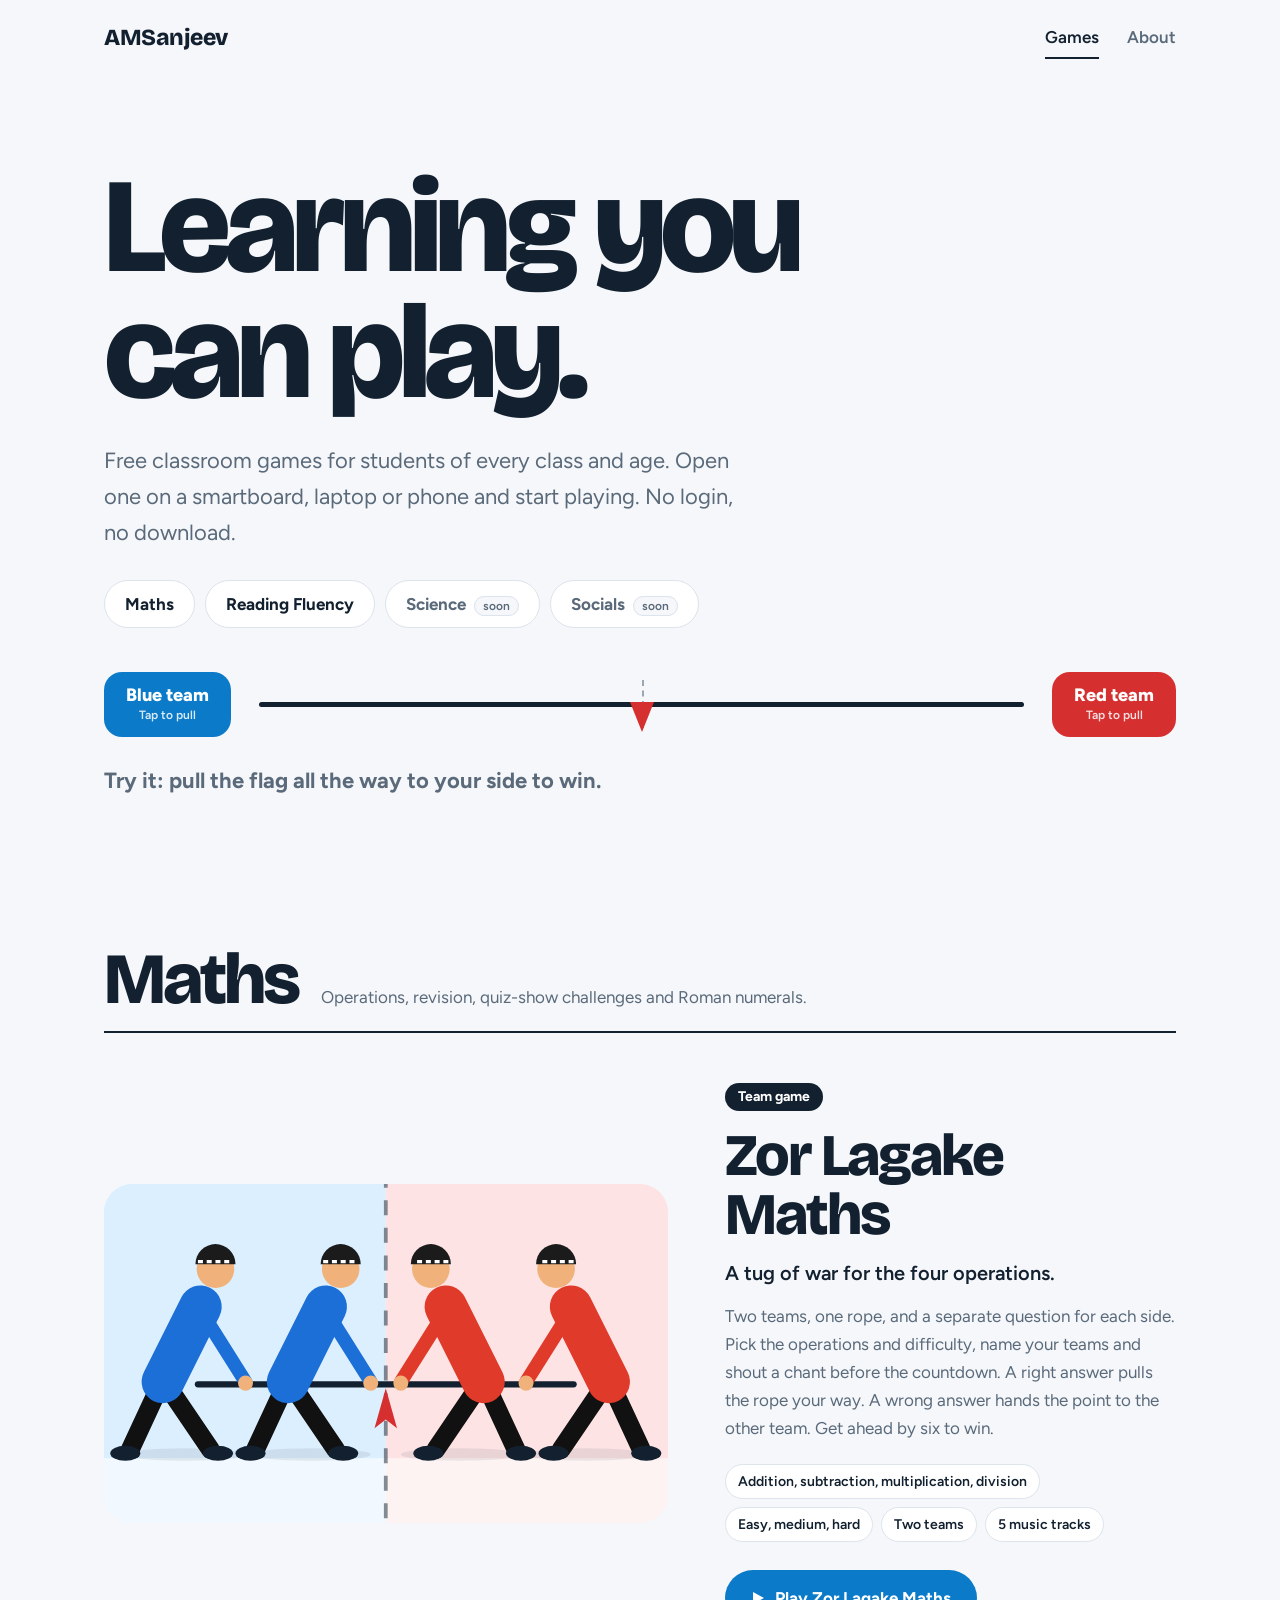
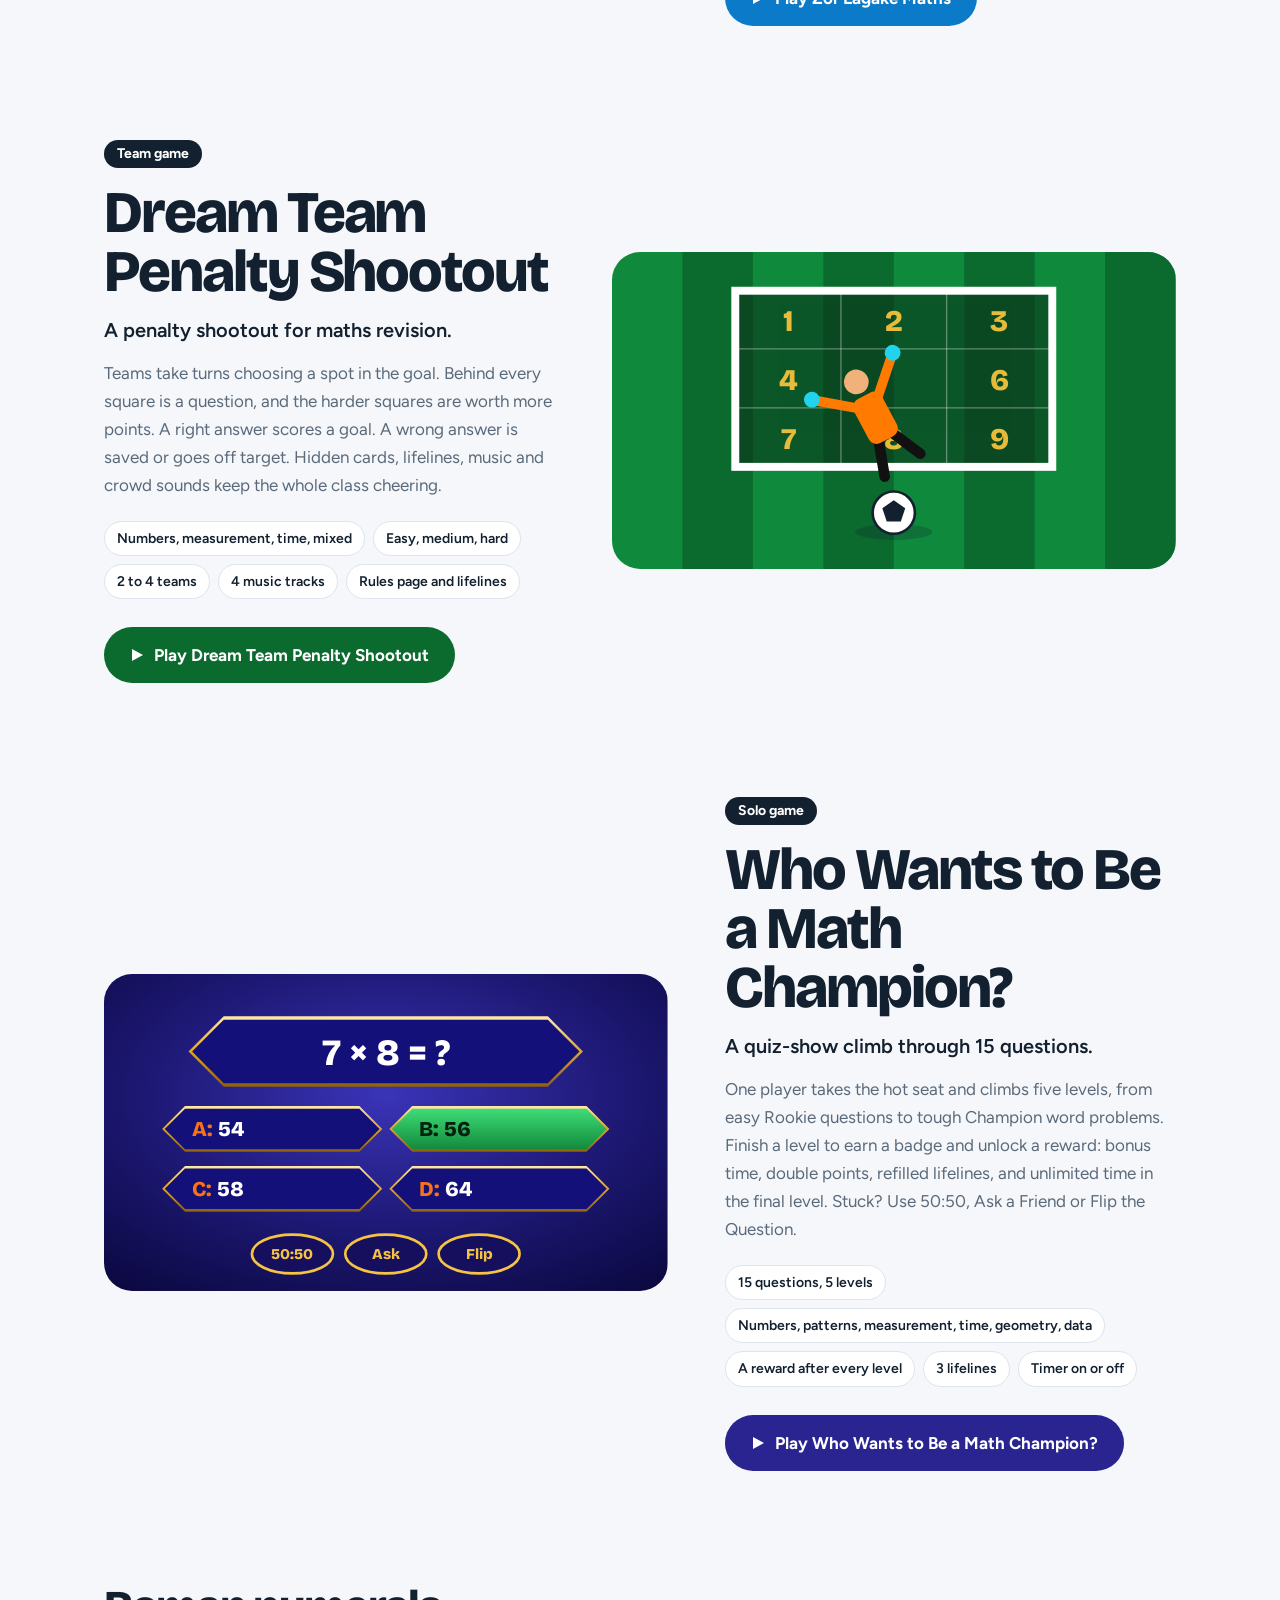
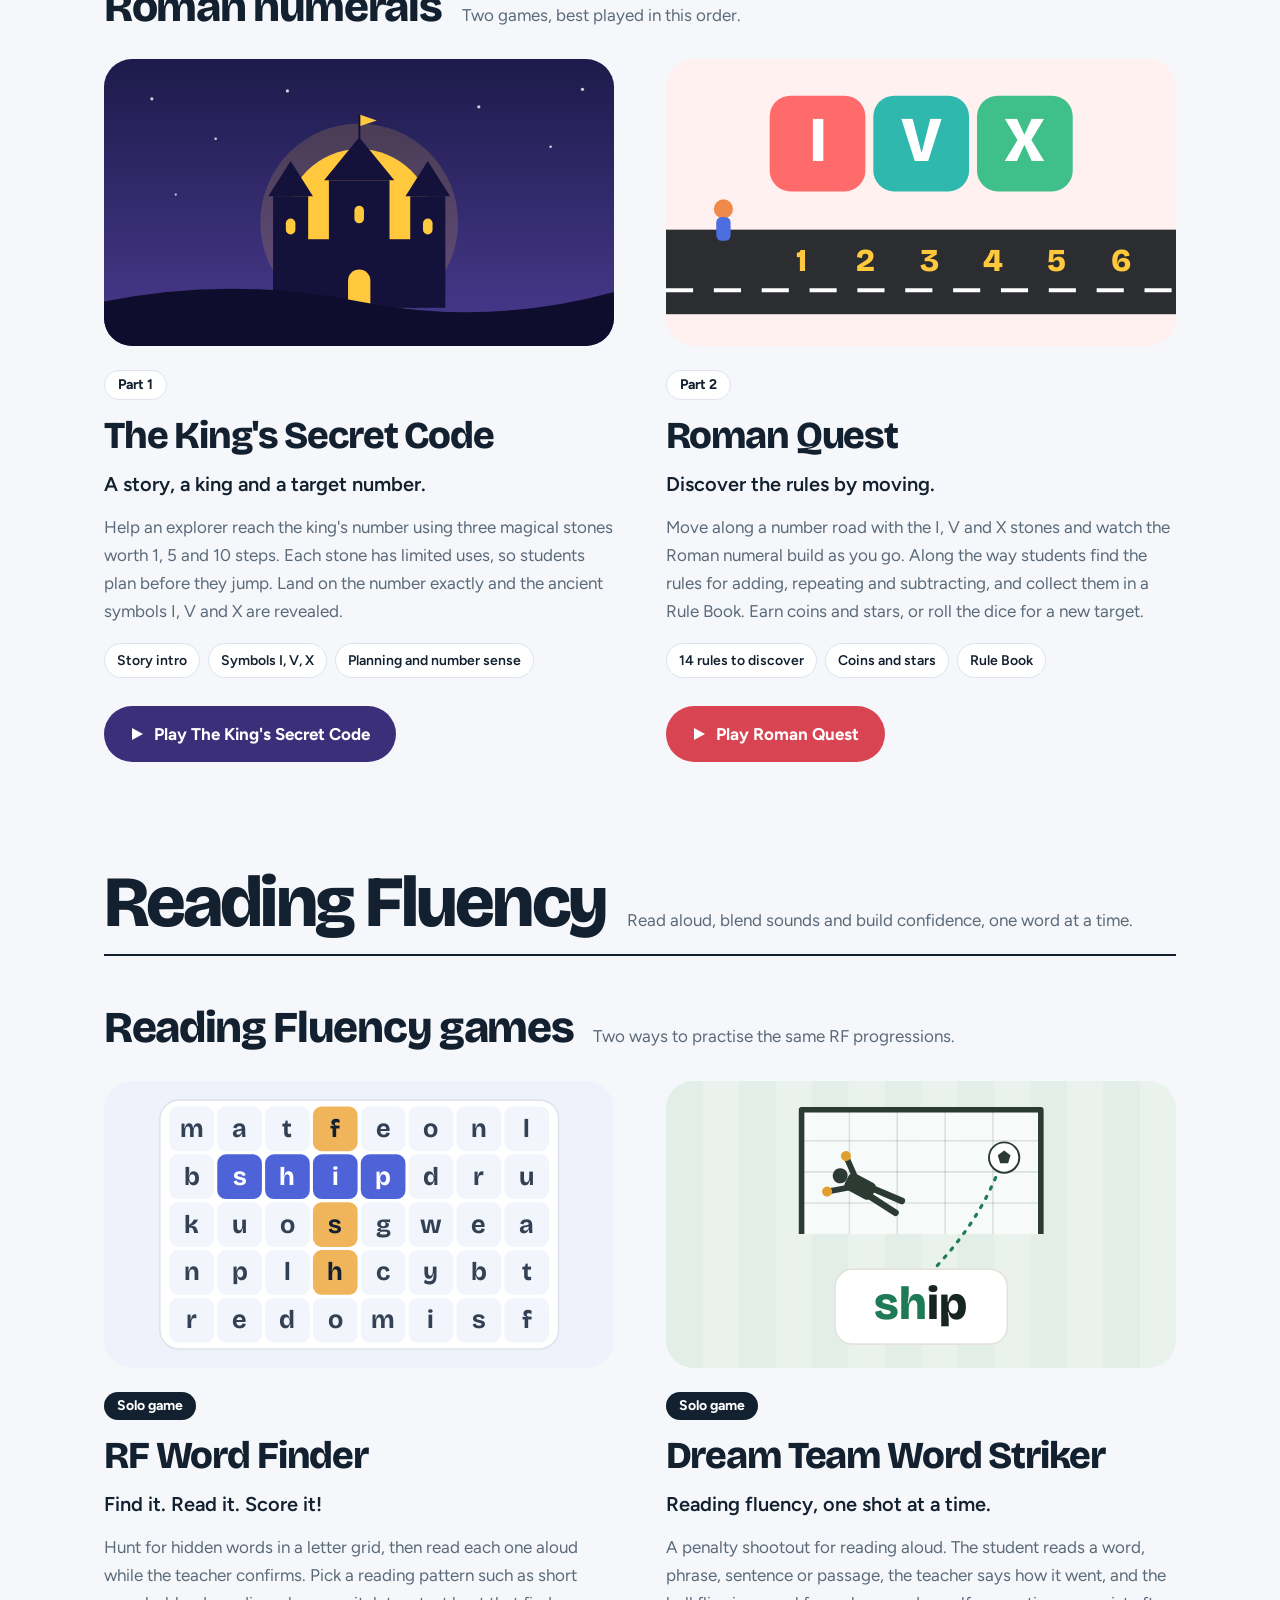
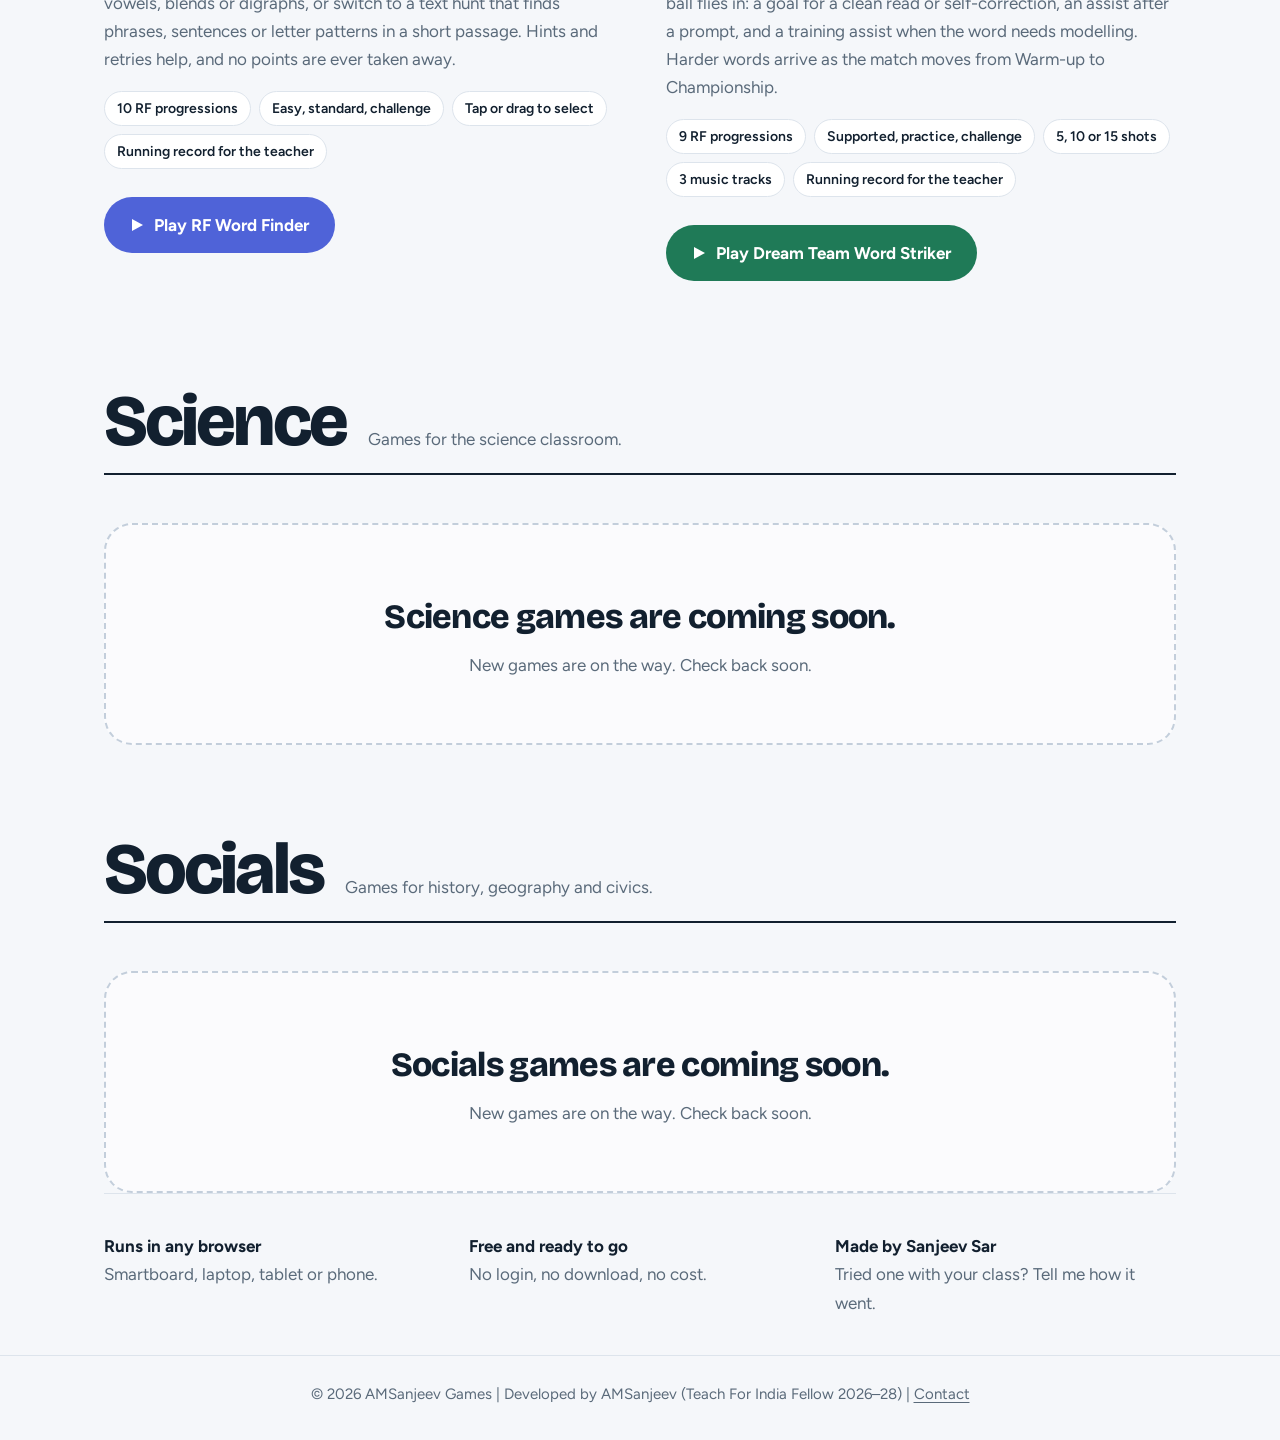
==== index.html @ 3ffb1379 "Add files via upload" ====
<!DOCTYPE html>
<html lang="en">
<head>
<meta charset="UTF-8">
<meta name="viewport" content="width=device-width, initial-scale=1.0">
<title>AMSanjeev Games | Learning you can play</title>
<meta name="description" content="Free classroom games for students of every class and age, sorted by subject: maths games like a tug of war for the four operations and a Roman numerals adventure, plus reading fluency (RF) word games. Science and socials coming soon. No login, plays in any browser.">
<link rel="preconnect" href="https://fonts.googleapis.com">
<link rel="preconnect" href="https://fonts.gstatic.com" crossorigin>
<link href="https://fonts.googleapis.com/css2?family=Bricolage+Grotesque:opsz,wght@12..96,700;12..96,800&family=Figtree:wght@400;500;600;700&display=swap" rel="stylesheet">
<link rel="stylesheet" href="style.css">
</head>
<body>

<header class="site-header">
  <div class="wrap">
    <a class="brand" href="index.html">AMSanjeev</a>
    <nav class="nav" aria-label="Main">
      <a href="index.html" aria-current="page">Games</a>
      <a href="about.html">About</a>
    </nav>
  </div>
</header>

<main>
  <div class="wrap">

    <section class="hero">
      <h1>Learning you can play.</h1>
      <p>Free classroom games for students of every class and age. Open one on a smartboard, laptop or phone and start playing. No login, no download.</p>
      <nav class="subjects" aria-label="Jump to a subject"><a href="#maths">Maths</a><a href="#rf">Reading Fluency</a><a href="#science" class="later">Science</a><a href="#socials" class="later">Socials</a></nav>

      <div class="pull">
        <button class="team-btn blue" id="pullBlue" type="button" aria-label="Pull the flag for the blue team">Blue team<small>Tap to pull</small></button>
        <div class="track" aria-hidden="true"><span class="mid"></span><span class="flag" id="flag"></span></div>
        <button class="team-btn red" id="pullRed" type="button" aria-label="Pull the flag for the red team">Red team<small>Tap to pull</small></button>
      </div>
      <p class="pull-msg" id="pullMsg" aria-live="polite">Try it: pull the flag all the way to your side to win.</p>
    </section>

    <!-- GAME LINKS: change the href values below if a game moves -->

    <!-- MATHS -->
    <section class="subject" id="maths" aria-labelledby="maths-h">
      <div class="subject-head"><h2 id="maths-h">Maths</h2><p>Operations, revision, quiz-show challenges and Roman numerals.</p></div>

    <!-- Featured: Zor Lagake Maths -->
    <section class="feature game" id="zor-lagake" style="--accent:#0b7bc9">
      <a class="art" href="https://amsanjeev-fellow2026.github.io/Zor-Lagake-Maths/" target="_blank" rel="noopener" tabindex="-1" aria-hidden="true">
        <svg viewBox="95 55 450 270" role="img" aria-label="Two teams, blue and red, pulling a rope with a flag at the centre line">
          <defs>
            <g id="tug-person">
              <ellipse cx="10" cy="56" rx="48" ry="5" fill="#12202f" opacity=".08"/>
              <line x1="-8" y1="-4" x2="-34" y2="52" stroke="#111" stroke-width="15" stroke-linecap="round"/>
              <line x1="-8" y1="-4" x2="30" y2="52" stroke="#111" stroke-width="15" stroke-linecap="round"/>
              <ellipse cx="-38" cy="55" rx="12" ry="6" fill="#12202f"/>
              <ellipse cx="36" cy="55" rx="12" ry="6" fill="#12202f"/>
              <line x1="22" y1="-62" x2="-8" y2="-2" stroke="currentColor" stroke-width="34" stroke-linecap="round"/>
              <line x1="24" y1="-56" x2="58" y2="-2" stroke="currentColor" stroke-width="11" stroke-linecap="round"/>
              <circle cx="58" cy="-1" r="6" fill="#f0b27a"/>
              <circle cx="34" cy="-92" r="15" fill="#f0b27a"/>
              <path d="M18 -96 a16 16 0 0 1 32 0 z" fill="#1b1b1b"/>
              <path d="M20 -98 h28" stroke="#fff" stroke-width="2.5" stroke-dasharray="4 3"/>
            </g>
          </defs>
          <rect width="320" height="360" fill="#dcefff"/>
          <rect x="320" width="320" height="360" fill="#fde3e3"/>
          <rect y="274" width="640" height="86" fill="#fff" opacity=".6"/>
          <line x1="320" y1="24" x2="320" y2="336" stroke="#12202f" stroke-width="3" stroke-dasharray="12 10" opacity=".5"/>
          <line x1="170" y1="215" x2="470" y2="215" stroke="#12202f" stroke-width="5" stroke-linecap="round"/>
          <g style="color:#1d6fd8">
            <use href="#tug-person" transform="translate(150 215)"/>
            <use href="#tug-person" transform="translate(250 215)"/>
          </g>
          <g style="color:#e03a2a">
            <use href="#tug-person" transform="translate(490 215) scale(-1 1)"/>
            <use href="#tug-person" transform="translate(390 215) scale(-1 1)"/>
          </g>
          <path d="M320 218 l-9 32 l9 -7 l9 7 z" fill="#d62f2f"/>
        </svg>
      </a>
      <div class="copy">
        <span class="tag">Team game</span>
        <h2>Zor Lagake Maths</h2>
        <p class="lede">A tug of war for the four operations.</p>
        <p class="body">Two teams, one rope, and a separate question for each side. Pick the operations and difficulty, name your teams and shout a chant before the countdown. A right answer pulls the rope your way. A wrong answer hands the point to the other team. Get ahead by six to win.</p>
        <ul class="facts">
          <li>Addition, subtraction, multiplication, division</li>
          <li>Easy, medium, hard</li>
          <li>Two teams</li>
          <li>5 music tracks</li>
        </ul>
        <a class="play" href="https://amsanjeev-fellow2026.github.io/Zor-Lagake-Maths/" target="_blank" rel="noopener">
          <svg viewBox="0 0 14 14" aria-hidden="true"><path d="M2 1l11 6-11 6z"/></svg>
          Play Zor Lagake Maths
        </a>
      </div>
    </section>

    <!-- Featured: Dream Team Penalty Shootout -->
    <section class="feature flip game" id="penalty-shootout" style="--accent:#0b6b2e">
      <a class="art" href="https://amsanjeev-fellow2026.github.io/Dream-Team-Penalty-Shootout/" target="_blank" rel="noopener" tabindex="-1" aria-hidden="true">
        <svg viewBox="0 0 640 360" role="img" aria-label="A football goal with a numbered grid, a goalkeeper diving and a ball on the penalty spot">
          <defs>
            <g id="pen-keeper">
              <line x1="-8" y1="20" x2="-22" y2="62" stroke="#111" stroke-width="12" stroke-linecap="round"/>
              <line x1="8" y1="20" x2="26" y2="58" stroke="#111" stroke-width="12" stroke-linecap="round"/>
              <rect x="-18" y="-30" width="36" height="56" rx="10" fill="#ff7a00"/>
              <line x1="-14" y1="-22" x2="-52" y2="-52" stroke="#ff7a00" stroke-width="11" stroke-linecap="round"/>
              <line x1="14" y1="-22" x2="50" y2="-56" stroke="#ff7a00" stroke-width="11" stroke-linecap="round"/>
              <circle cx="-54" cy="-54" r="9" fill="#22d3ee"/>
              <circle cx="52" cy="-58" r="9" fill="#22d3ee"/>
              <circle cx="0" cy="-48" r="14" fill="#f0b27a"/>
            </g>
          </defs>
          <rect width="640" height="360" fill="#0f8a3c"/>
          <g fill="#0b6b2e"><rect x="80" width="80" height="360"/><rect x="240" width="80" height="360"/><rect x="400" width="80" height="360"/><rect x="560" width="80" height="360"/></g>
          <rect x="140" y="44" width="360" height="200" fill="#0a2e18" opacity=".55"/>
          <g stroke="#fff" stroke-opacity=".35" stroke-width="1.5">
            <line x1="260" y1="44" x2="260" y2="244"/><line x1="380" y1="44" x2="380" y2="244"/>
            <line x1="140" y1="110" x2="500" y2="110"/><line x1="140" y1="177" x2="500" y2="177"/>
          </g>
          <g font-family="Bricolage Grotesque, Segoe UI, sans-serif" font-weight="800" font-size="34" fill="#ffc83d" text-anchor="middle" opacity=".9">
            <text x="200" y="90">1</text><text x="320" y="90">2</text><text x="440" y="90">3</text>
            <text x="200" y="157">4</text><text x="440" y="157">6</text>
            <text x="200" y="224">7</text><text x="320" y="224">8</text><text x="440" y="224">9</text>
          </g>
          <rect x="140" y="44" width="360" height="200" fill="none" stroke="#fff" stroke-width="9"/>
          <use href="#pen-keeper" transform="translate(300 190) rotate(-28)"/>
          <ellipse cx="320" cy="318" rx="44" ry="9" fill="#12202f" opacity=".25"/>
          <circle cx="320" cy="296" r="24" fill="#fff" stroke="#12202f" stroke-width="3"/>
          <polygon points="320,282 333,291 328,306 312,306 307,291" fill="#12202f"/>
        </svg>
      </a>
      <div class="copy">
        <span class="tag">Team game</span>
        <h2>Dream Team Penalty Shootout</h2>
        <p class="lede">A penalty shootout for maths revision.</p>
        <p class="body">Teams take turns choosing a spot in the goal. Behind every square is a question, and the harder squares are worth more points. A right answer scores a goal. A wrong answer is saved or goes off target. Hidden cards, lifelines, music and crowd sounds keep the whole class cheering.</p>
        <ul class="facts">
          <li>Numbers, measurement, time, mixed</li>
          <li>Easy, medium, hard</li>
          <li>2 to 4 teams</li>
          <li>4 music tracks</li>
          <li>Rules page and lifelines</li>
        </ul>
        <a class="play" href="https://amsanjeev-fellow2026.github.io/Dream-Team-Penalty-Shootout/" target="_blank" rel="noopener">
          <svg viewBox="0 0 14 14" aria-hidden="true"><path d="M2 1l11 6-11 6z"/></svg>
          Play Dream Team Penalty Shootout
        </a>
      </div>
    </section>

    <!-- Featured: Who Wants to Be a Math Champion -->
    <section class="feature game" id="math-champion" style="--accent:#2a2491">
      <a class="art" href="https://amsanjeev-fellow2026.github.io/Who-Wants-to-Be-a-Math-Champion-/" target="_blank" rel="noopener" tabindex="-1" aria-hidden="true">
<svg viewBox="0 0 640 360" role="img" aria-label="A quiz question in a gold hexagon with four answer choices and three lifelines">
<defs>
<radialGradient id="mc-bg" cx="50%" cy="38%" r="78%"><stop offset="0" stop-color="#3a34b8"/><stop offset=".55" stop-color="#1d1873"/><stop offset="1" stop-color="#0b0840"/></radialGradient>
<linearGradient id="mc-gold" x1="0" y1="0" x2="0" y2="1"><stop offset="0" stop-color="#ffe9a8"/><stop offset=".5" stop-color="#e0a526"/><stop offset="1" stop-color="#8f5f0c"/></linearGradient>
<linearGradient id="mc-ok" x1="0" y1="0" x2="0" y2="1"><stop offset="0" stop-color="#3fdc78"/><stop offset="1" stop-color="#128a3c"/></linearGradient>
</defs>
<rect width="640" height="360" fill="url(#mc-bg)"/>
<g font-family="Bricolage Grotesque, Segoe UI, sans-serif">
<polygon points="136.0,48 504.0,48 544,88.0 504.0,128 136.0,128 96,88.0" fill="url(#mc-gold)"/>
<polygon points="136.0,52 504.0,52 540,88.0 504.0,124 136.0,124 100,88.0" fill="#14107a"/>
<text x="320" y="103" text-anchor="middle" font-size="42" font-weight="800" fill="#fff">7 &#215; 8 = ?</text>
<polygon points="92.0,150 290.0,150 316,176.0 290.0,202 92.0,202 66,176.0" fill="url(#mc-gold)"/><polygon points="92.0,153 290.0,153 313,176.0 290.0,199 92.0,199 69,176.0" fill="#14107a"/><text x="100" y="184" font-size="24" font-weight="800" fill="#fff"><tspan fill="#f97316">A:</tspan> 54</text><polygon points="350.0,150 548.0,150 574,176.0 548.0,202 350.0,202 324,176.0" fill="url(#mc-gold)"/><polygon points="350.0,153 548.0,153 571,176.0 548.0,199 350.0,199 327,176.0" fill="url(#mc-ok)"/><text x="358" y="184" font-size="24" font-weight="800" fill="#04200e"><tspan fill="#04200e">B:</tspan> 56</text>
<polygon points="92.0,218 290.0,218 316,244.0 290.0,270 92.0,270 66,244.0" fill="url(#mc-gold)"/><polygon points="92.0,221 290.0,221 313,244.0 290.0,267 92.0,267 69,244.0" fill="#14107a"/><text x="100" y="252" font-size="24" font-weight="800" fill="#fff"><tspan fill="#f97316">C:</tspan> 58</text><polygon points="350.0,218 548.0,218 574,244.0 548.0,270 350.0,270 324,244.0" fill="url(#mc-gold)"/><polygon points="350.0,221 548.0,221 571,244.0 548.0,267 350.0,267 327,244.0" fill="#14107a"/><text x="358" y="252" font-size="24" font-weight="800" fill="#fff"><tspan fill="#f97316">D:</tspan> 64</text>
<g fill="#150f5e" stroke="#f6c343" stroke-width="3">
<ellipse cx="214" cy="318" rx="46" ry="22"/><ellipse cx="320" cy="318" rx="46" ry="22"/><ellipse cx="426" cy="318" rx="46" ry="22"/>
</g>
<g fill="#f6c343" font-size="17" font-weight="800" text-anchor="middle">
<text x="214" y="324">50:50</text><text x="320" y="324">Ask</text><text x="426" y="324">Flip</text>
</g>
</g>
</svg>
      </a>
      <div class="copy">
        <span class="tag">Solo game</span>
        <h2>Who Wants to Be a Math Champion?</h2>
        <p class="lede">A quiz-show climb through 15 questions.</p>
        <p class="body">One player takes the hot seat and climbs five levels, from easy Rookie questions to tough Champion word problems. Finish a level to earn a badge and unlock a reward: bonus time, double points, refilled lifelines, and unlimited time in the final level. Stuck? Use 50:50, Ask a Friend or Flip the Question.</p>
        <ul class="facts"><li>15 questions, 5 levels</li><li>Numbers, patterns, measurement, time, geometry, data</li><li>A reward after every level</li><li>3 lifelines</li><li>Timer on or off</li></ul>
        <a class="play" href="https://amsanjeev-fellow2026.github.io/Who-Wants-to-Be-a-Math-Champion-/" target="_blank" rel="noopener">
          <svg viewBox="0 0 14 14" aria-hidden="true"><path d="M2 1l11 6-11 6z"/></svg>
          Play Who Wants to Be a Math Champion?
        </a>
      </div>
    </section>

    <!-- Roman numerals: two games -->
    <div class="series">
      <h3>Roman numerals</h3>
      <p>Two games, best played in this order.</p>
    </div>

    <div class="pair">

      <section class="game" id="kings-secret-code" style="--accent:#3b2f7a">
        <a class="art" href="https://amsanjeev-fellow2026.github.io/TheKingsSecretCode/" target="_blank" rel="noopener" tabindex="-1" aria-hidden="true">
          <svg viewBox="0 0 640 360" role="img" aria-label="A golden sun setting behind a castle at night">
            <defs>
              <linearGradient id="kg" x1="0" y1="0" x2="0" y2="1">
                <stop offset="0" stop-color="#1d1b4b"/><stop offset="1" stop-color="#4a3a8f"/>
              </linearGradient>
            </defs>
            <rect width="640" height="360" fill="url(#kg)"/>
            <g fill="#fff" opacity=".8">
              <circle cx="60" cy="50" r="2"/><circle cx="140" cy="100" r="1.6"/><circle cx="230" cy="40" r="2"/>
              <circle cx="470" cy="60" r="2"/><circle cx="560" cy="110" r="1.6"/><circle cx="600" cy="38" r="2"/><circle cx="90" cy="170" r="1.4"/>
            </g>
            <circle cx="320" cy="205" r="124" fill="#ffc83d" opacity=".16"/>
            <circle cx="320" cy="205" r="92" fill="#ffc83d"/>
            <g fill="#14123a">
              <rect x="212" y="172" width="44" height="140"/><polygon points="206,172 234,128 262,172"/>
              <rect x="384" y="172" width="44" height="140"/><polygon points="378,172 406,128 434,172"/>
              <rect x="282" y="152" width="76" height="160"/><polygon points="276,152 320,98 364,152"/>
              <rect x="248" y="226" width="144" height="86"/>
              <rect x="319" y="70" width="2.5" height="30"/>
            </g>
            <polygon points="321.5,70 342,77 321.5,84" fill="#ffc83d"/>
            <path d="M306 312 v-34 a14 14 0 0 1 28 0 v34 z" fill="#ffc83d"/>
            <g fill="#ffc83d"><rect x="228" y="200" width="12" height="20" rx="6"/><rect x="400" y="200" width="12" height="20" rx="6"/><rect x="314" y="184" width="12" height="22" rx="6"/></g>
            <path d="M0 304 Q160 272 320 304 T640 292 V360 H0 z" fill="#0f0d2e"/>
          </svg>
        </a>
        <div class="copy">
          <span class="tag soft">Part 1</span>
          <h3>The King's Secret Code</h3>
          <p class="lede">A story, a king and a target number.</p>
          <p class="body">Help an explorer reach the king's number using three magical stones worth 1, 5 and 10 steps. Each stone has limited uses, so students plan before they jump. Land on the number exactly and the ancient symbols I, V and X are revealed.</p>
          <ul class="facts">
            <li>Story intro</li>
            <li>Symbols I, V, X</li>
            <li>Planning and number sense</li>
          </ul>
          <a class="play" href="https://amsanjeev-fellow2026.github.io/TheKingsSecretCode/" target="_blank" rel="noopener">
            <svg viewBox="0 0 14 14" aria-hidden="true"><path d="M2 1l11 6-11 6z"/></svg>
            Play The King's Secret Code
          </a>
        </div>
      </section>

      <section class="game" id="roman-quest" style="--accent:#d94452">
        <a class="art" href="https://amsanjeev-fellow2026.github.io/roman_quest/" target="_blank" rel="noopener" tabindex="-1" aria-hidden="true">
          <svg viewBox="0 0 640 360" role="img" aria-label="Three stones marked I, V and X above a numbered road">
            <rect width="640" height="360" fill="#fff1ef"/>
            <g font-family="Bricolage Grotesque, Segoe UI, sans-serif" font-weight="800" text-anchor="middle">
              <rect x="130" y="46" width="120" height="120" rx="26" fill="#ff6b6b"/>
              <text x="190" y="128" font-size="80" fill="#fff">I</text>
              <rect x="260" y="46" width="120" height="120" rx="26" fill="#2fb8ae"/>
              <text x="320" y="128" font-size="80" fill="#fff">V</text>
              <rect x="390" y="46" width="120" height="120" rx="26" fill="#3fbf8a"/>
              <text x="450" y="128" font-size="80" fill="#fff">X</text>
            </g>
            <rect y="214" width="640" height="106" fill="#2b2d31"/>
            <line x1="0" y1="290" x2="640" y2="290" stroke="#fff" stroke-width="5" stroke-dasharray="34 26"/>
            <g font-family="Bricolage Grotesque, Segoe UI, sans-serif" font-weight="800" font-size="40" fill="#ffc83d" text-anchor="middle">
              <text x="170" y="266">1</text><text x="250" y="266">2</text><text x="330" y="266">3</text>
              <text x="410" y="266">4</text><text x="490" y="266">5</text><text x="570" y="266">6</text>
            </g>
            <circle cx="72" cy="188" r="12" fill="#f08a4b"/>
            <rect x="63" y="198" width="18" height="30" rx="7" fill="#4d6ee0"/>
          </svg>
        </a>
        <div class="copy">
          <span class="tag soft">Part 2</span>
          <h3>Roman Quest</h3>
          <p class="lede">Discover the rules by moving.</p>
          <p class="body">Move along a number road with the I, V and X stones and watch the Roman numeral build as you go. Along the way students find the rules for adding, repeating and subtracting, and collect them in a Rule Book. Earn coins and stars, or roll the dice for a new target.</p>
          <ul class="facts">
            <li>14 rules to discover</li>
            <li>Coins and stars</li>
            <li>Rule Book</li>
          </ul>
          <a class="play" href="https://amsanjeev-fellow2026.github.io/roman_quest/" target="_blank" rel="noopener">
            <svg viewBox="0 0 14 14" aria-hidden="true"><path d="M2 1l11 6-11 6z"/></svg>
            Play Roman Quest
          </a>
        </div>
      </section>

    </div>
    </section>

    <!-- READING FLUENCY (RF) -->
    <section class="subject" id="rf" aria-labelledby="rf-h">
      <div class="subject-head"><h2 id="rf-h">Reading Fluency</h2><p>Read aloud, blend sounds and build confidence, one word at a time.</p></div>
      <div class="series">
        <h3>Reading Fluency games</h3>
        <p>Two ways to practise the same RF progressions.</p>
      </div>
      <div class="pair">

      <section class="game" id="rf-word-finder" style="--accent:#4f63d8">
        <a class="art" href="https://amsanjeev-fellow2026.github.io/Word-Finder/" target="_blank" rel="noopener" tabindex="-1" aria-hidden="true">
<svg viewBox="0 0 640 360" role="img" aria-label="A letter grid with the words ship and fish highlighted">
<rect width="640" height="360" fill="#eff2fb"/>
<rect x="70" y="24" width="500" height="312" rx="24" fill="#fff" stroke="#dde4ec" stroke-width="2"/>
<rect x="82" y="32" width="56" height="56" rx="11" fill="#f3f5fc"/><rect x="142" y="32" width="56" height="56" rx="11" fill="#f3f5fc"/><rect x="202" y="32" width="56" height="56" rx="11" fill="#f3f5fc"/><rect x="262" y="32" width="56" height="56" rx="11" fill="#f0b45a"/><rect x="322" y="32" width="56" height="56" rx="11" fill="#f3f5fc"/><rect x="382" y="32" width="56" height="56" rx="11" fill="#f3f5fc"/><rect x="442" y="32" width="56" height="56" rx="11" fill="#f3f5fc"/><rect x="502" y="32" width="56" height="56" rx="11" fill="#f3f5fc"/><rect x="82" y="92" width="56" height="56" rx="11" fill="#f3f5fc"/><rect x="142" y="92" width="56" height="56" rx="11" fill="#4f63d8"/><rect x="202" y="92" width="56" height="56" rx="11" fill="#4f63d8"/><rect x="262" y="92" width="56" height="56" rx="11" fill="#4f63d8"/><rect x="322" y="92" width="56" height="56" rx="11" fill="#4f63d8"/><rect x="382" y="92" width="56" height="56" rx="11" fill="#f3f5fc"/><rect x="442" y="92" width="56" height="56" rx="11" fill="#f3f5fc"/><rect x="502" y="92" width="56" height="56" rx="11" fill="#f3f5fc"/><rect x="82" y="152" width="56" height="56" rx="11" fill="#f3f5fc"/><rect x="142" y="152" width="56" height="56" rx="11" fill="#f3f5fc"/><rect x="202" y="152" width="56" height="56" rx="11" fill="#f3f5fc"/><rect x="262" y="152" width="56" height="56" rx="11" fill="#f0b45a"/><rect x="322" y="152" width="56" height="56" rx="11" fill="#f3f5fc"/><rect x="382" y="152" width="56" height="56" rx="11" fill="#f3f5fc"/><rect x="442" y="152" width="56" height="56" rx="11" fill="#f3f5fc"/><rect x="502" y="152" width="56" height="56" rx="11" fill="#f3f5fc"/><rect x="82" y="212" width="56" height="56" rx="11" fill="#f3f5fc"/><rect x="142" y="212" width="56" height="56" rx="11" fill="#f3f5fc"/><rect x="202" y="212" width="56" height="56" rx="11" fill="#f3f5fc"/><rect x="262" y="212" width="56" height="56" rx="11" fill="#f0b45a"/><rect x="322" y="212" width="56" height="56" rx="11" fill="#f3f5fc"/><rect x="382" y="212" width="56" height="56" rx="11" fill="#f3f5fc"/><rect x="442" y="212" width="56" height="56" rx="11" fill="#f3f5fc"/><rect x="502" y="212" width="56" height="56" rx="11" fill="#f3f5fc"/><rect x="82" y="272" width="56" height="56" rx="11" fill="#f3f5fc"/><rect x="142" y="272" width="56" height="56" rx="11" fill="#f3f5fc"/><rect x="202" y="272" width="56" height="56" rx="11" fill="#f3f5fc"/><rect x="262" y="272" width="56" height="56" rx="11" fill="#f3f5fc"/><rect x="322" y="272" width="56" height="56" rx="11" fill="#f3f5fc"/><rect x="382" y="272" width="56" height="56" rx="11" fill="#f3f5fc"/><rect x="442" y="272" width="56" height="56" rx="11" fill="#f3f5fc"/><rect x="502" y="272" width="56" height="56" rx="11" fill="#f3f5fc"/>
<g font-family="Bricolage Grotesque, Segoe UI, sans-serif" font-weight="700" font-size="32" text-anchor="middle"><text x="110" y="70" fill="#334155">m</text><text x="170" y="70" fill="#334155">a</text><text x="230" y="70" fill="#334155">t</text><text x="290" y="70" fill="#12202f">f</text><text x="350" y="70" fill="#334155">e</text><text x="410" y="70" fill="#334155">o</text><text x="470" y="70" fill="#334155">n</text><text x="530" y="70" fill="#334155">l</text><text x="110" y="130" fill="#334155">b</text><text x="170" y="130" fill="#ffffff">s</text><text x="230" y="130" fill="#ffffff">h</text><text x="290" y="130" fill="#ffffff">i</text><text x="350" y="130" fill="#ffffff">p</text><text x="410" y="130" fill="#334155">d</text><text x="470" y="130" fill="#334155">r</text><text x="530" y="130" fill="#334155">u</text><text x="110" y="190" fill="#334155">k</text><text x="170" y="190" fill="#334155">u</text><text x="230" y="190" fill="#334155">o</text><text x="290" y="190" fill="#12202f">s</text><text x="350" y="190" fill="#334155">g</text><text x="410" y="190" fill="#334155">w</text><text x="470" y="190" fill="#334155">e</text><text x="530" y="190" fill="#334155">a</text><text x="110" y="250" fill="#334155">n</text><text x="170" y="250" fill="#334155">p</text><text x="230" y="250" fill="#334155">l</text><text x="290" y="250" fill="#12202f">h</text><text x="350" y="250" fill="#334155">c</text><text x="410" y="250" fill="#334155">y</text><text x="470" y="250" fill="#334155">b</text><text x="530" y="250" fill="#334155">t</text><text x="110" y="310" fill="#334155">r</text><text x="170" y="310" fill="#334155">e</text><text x="230" y="310" fill="#334155">d</text><text x="290" y="310" fill="#334155">o</text><text x="350" y="310" fill="#334155">m</text><text x="410" y="310" fill="#334155">i</text><text x="470" y="310" fill="#334155">s</text><text x="530" y="310" fill="#334155">f</text></g>
</svg>
        </a>
        <div class="copy">
          <span class="tag">Solo game</span>
          <h3>RF Word Finder</h3>
          <p class="lede">Find it. Read it. Score it!</p>
          <p class="body">Hunt for hidden words in a letter grid, then read each one aloud while the teacher confirms. Pick a reading pattern such as short vowels, blends or digraphs, or switch to a text hunt that finds phrases, sentences or letter patterns in a short passage. Hints and retries help, and no points are ever taken away.</p>
          <ul class="facts"><li>10 RF progressions</li><li>Easy, standard, challenge</li><li>Tap or drag to select</li><li>Running record for the teacher</li></ul>
          <a class="play" href="https://amsanjeev-fellow2026.github.io/Word-Finder/" target="_blank" rel="noopener">
            <svg viewBox="0 0 14 14" aria-hidden="true"><path d="M2 1l11 6-11 6z"/></svg>
            Play RF Word Finder
          </a>
        </div>
      </section>

      <section class="game" id="word-striker" style="--accent:#1f7a57">
        <a class="art" href="https://amsanjeev-fellow2026.github.io/Word-Striker/" target="_blank" rel="noopener" tabindex="-1" aria-hidden="true">
<svg viewBox="0 0 640 360" role="img" aria-label="A goalkeeper diving as a ball hits the net, with the word ship on a card below">
<rect width="640" height="360" fill="#e9f2ec"/>
<rect x="0.0" width="45.7" height="360" fill="#e2eee7"/><rect x="91.4" width="45.7" height="360" fill="#e2eee7"/><rect x="182.9" width="45.7" height="360" fill="#e2eee7"/><rect x="274.3" width="45.7" height="360" fill="#e2eee7"/><rect x="365.7" width="45.7" height="360" fill="#e2eee7"/><rect x="457.2" width="45.7" height="360" fill="#e2eee7"/><rect x="548.6" width="45.7" height="360" fill="#e2eee7"/>
<rect x="170" y="36" width="300" height="156" fill="#fff" opacity=".7"/>
<g stroke="#17261f" stroke-opacity=".12" stroke-width="2">
<line x1="230" y1="36" x2="230" y2="192"/><line x1="290" y1="36" x2="290" y2="192"/><line x1="350" y1="36" x2="350" y2="192"/><line x1="410" y1="36" x2="410" y2="192"/>
<line x1="170" y1="75" x2="470" y2="75"/><line x1="170" y1="114" x2="470" y2="114"/><line x1="170" y1="153" x2="470" y2="153"/>
</g>
<path d="M170 192 V36 H470 V192" fill="none" stroke="#2b3b34" stroke-width="7" stroke-linejoin="round"/>
<g transform="translate(262 142) rotate(-62) scale(1.05) translate(-30 -60)" stroke-linecap="round">
<line x1="25" y1="56" x2="22" y2="92" stroke="#2b3b34" stroke-width="8"/><line x1="35" y1="56" x2="38" y2="92" stroke="#2b3b34" stroke-width="8"/>
<rect x="19" y="22" width="22" height="36" rx="6" fill="#2b3b34"/>
<line x1="21" y1="27" x2="6" y2="8" stroke="#2b3b34" stroke-width="7"/><line x1="39" y1="27" x2="54" y2="8" stroke="#2b3b34" stroke-width="7"/>
<circle cx="6" cy="8" r="6" fill="#e0a030"/><circle cx="54" cy="8" r="6" fill="#e0a030"/><circle cx="30" cy="13" r="9" fill="#2b3b34"/>
</g>
<path d="M322 250 Q392 182 420 104" fill="none" stroke="#1f7a57" stroke-width="4" stroke-dasharray="3 10" stroke-linecap="round"/>
<g transform="translate(424 96)"><circle r="19" fill="#fff" stroke="#2b3b34" stroke-width="2.4"/><polygon points="0,-9 8,-3 5,7 -5,7 -8,-3" fill="#2b3b34"/></g>
<rect x="212" y="236" width="216" height="94" rx="22" fill="#fff" stroke="#e4e2da" stroke-width="2"/>
<g font-family="Bricolage Grotesque, Segoe UI, sans-serif" font-weight="800" font-size="58">
<text x="327" y="298" fill="#1f7a57" text-anchor="end">sh</text><text x="327" y="298" fill="#17261f" text-anchor="start">ip</text>
</g>
</svg>
        </a>
        <div class="copy">
          <span class="tag">Solo game</span>
          <h3>Dream Team Word Striker</h3>
          <p class="lede">Reading fluency, one shot at a time.</p>
          <p class="body">A penalty shootout for reading aloud. The student reads a word, phrase, sentence or passage, the teacher says how it went, and the ball flies in: a goal for a clean read or self-correction, an assist after a prompt, and a training assist when the word needs modelling. Harder words arrive as the match moves from Warm-up to Championship.</p>
          <ul class="facts"><li>9 RF progressions</li><li>Supported, practice, challenge</li><li>5, 10 or 15 shots</li><li>3 music tracks</li><li>Running record for the teacher</li></ul>
          <a class="play" href="https://amsanjeev-fellow2026.github.io/Word-Striker/" target="_blank" rel="noopener">
            <svg viewBox="0 0 14 14" aria-hidden="true"><path d="M2 1l11 6-11 6z"/></svg>
            Play Dream Team Word Striker
          </a>
        </div>
      </section>

      </div>
    </section>

    <!-- SCIENCE -->
    <section class="subject" id="science" aria-labelledby="science-h">
      <div class="subject-head"><h2 id="science-h">Science</h2><p>Games for the science classroom.</p></div>
      <div class="soon"><p>Science games are coming soon.</p><span>New games are on the way. Check back soon.</span></div>
    </section>

    <!-- SOCIALS -->
    <section class="subject" id="socials" aria-labelledby="socials-h">
      <div class="subject-head"><h2 id="socials-h">Socials</h2><p>Games for history, geography and civics.</p></div>
      <div class="soon"><p>Socials games are coming soon.</p><span>New games are on the way. Check back soon.</span></div>
    </section>

    <section class="use" aria-label="How to use these games">
      <p>Runs in any browser<span>Smartboard, laptop, tablet or phone.</span></p>
      <p>Free and ready to go<span>No login, no download, no cost.</span></p>
      <p>Made by Sanjeev Sar<span>Tried one with your class? Tell me how it went.</span></p>
    </section>

  </div>
</main>

<footer class="site-footer">
  <div class="wrap">
    © 2026 AMSanjeev Games | Developed by AMSanjeev (Teach For India Fellow 2026–28) | <a href="mailto:a.sanjeev2026@teachforindia.org">Contact</a>
  </div>
</footer>

<script>
/* Mini tug of war in the hero */
(function(){
  var WIN = 5, lead = 0, locked = false, timer;
  var flag = document.getElementById('flag'), msg = document.getElementById('pullMsg');
  var idle = 'Try it: pull the flag all the way to your side to win.';
  function paint(){ flag.style.left = (50 + lead * (45 / WIN)) + '%'; }
  function reset(){
    lead = 0; locked = false; paint();
    flag.classList.remove('cheer'); msg.className = 'pull-msg'; msg.textContent = idle;
  }
  function pull(dir){
    if(locked) return;
    lead += dir; paint();
    if(Math.abs(lead) >= WIN){
      locked = true;
      var blue = lead > 0 ? false : true;               /* blue pulls the flag to the left */
      msg.className = 'pull-msg ' + (blue ? 'win-blue' : 'win-red');
      msg.textContent = (blue ? 'Blue' : 'Red') + ' team wins! That is the feeling. Now try a real game below.';
      flag.classList.add('cheer');
      clearTimeout(timer); timer = setTimeout(reset, 3600);
    }
  }
  document.getElementById('pullBlue').addEventListener('click', function(){ pull(-1); });
  document.getElementById('pullRed').addEventListener('click', function(){ pull(1); });
})();
</script>

</body>
</html>
---- style.css ----
/* AMSanjeev Games: shared styles for index.html and about.html */
:root{
  --paper:#f5f7fa; --ink:#12202f; --muted:#5a6a7a; --line:#dde4ec; --white:#fff;
  --blue:#0b7bc9; --red:#d62f2f; --coral:#d94452; --indigo:#3b2f7a; --gold:#ffc83d;
  --display:'Bricolage Grotesque','Segoe UI',system-ui,sans-serif;
  --body:'Figtree','Segoe UI',system-ui,sans-serif;
}
*{box-sizing:border-box;margin:0}
html{scroll-behavior:smooth}
body{font-family:var(--body);background:var(--paper);color:var(--ink);font-size:17px;line-height:1.65;
  -webkit-font-smoothing:antialiased;min-height:100vh;display:flex;flex-direction:column}
main{flex:1}
a{color:inherit}
:focus-visible{outline:3px solid var(--blue);outline-offset:3px;border-radius:6px}
.wrap{max-width:1120px;margin:0 auto;padding:0 24px}

/* header */
.site-header .wrap{display:flex;justify-content:space-between;align-items:center;height:76px}
.brand{font-family:var(--display);font-weight:800;font-size:23px;letter-spacing:-.02em;text-decoration:none}
.nav{display:flex;gap:28px}
.nav a{text-decoration:none;font-weight:600;color:var(--muted);padding:6px 0;border-bottom:2px solid transparent;transition:color .15s}
.nav a:hover{color:var(--ink)}
.nav a[aria-current="page"]{color:var(--ink);border-bottom-color:var(--ink)}

/* hero */
.hero{padding:clamp(36px,7vw,88px) 0 clamp(28px,5vw,56px)}
.hero h1{font-family:var(--display);font-weight:800;font-size:clamp(48px,10.5vw,136px);line-height:.94;letter-spacing:-.045em;max-width:9ch}
.hero p{margin-top:26px;max-width:46ch;font-size:clamp(18px,2vw,22px);color:var(--muted)}
.pull{display:grid;grid-template-columns:auto 1fr auto;gap:clamp(12px,3vw,28px);align-items:center;margin-top:44px}
.team-btn{font-family:var(--body);font-weight:800;font-size:18px;line-height:1.1;color:var(--white);border:0;border-radius:18px;
  padding:14px 22px;min-width:116px;text-align:center;cursor:pointer;transition:transform .1s,box-shadow .15s}
.team-btn small{display:block;font-weight:600;font-size:12px;opacity:.85;margin-top:4px}
.team-btn.blue{background:var(--blue)}
.team-btn.red{background:var(--red)}
.team-btn:hover{box-shadow:0 12px 24px -12px currentColor}
.team-btn:active{transform:scale(.94)}
.track{position:relative;height:56px}
.track::before{content:"";position:absolute;left:0;right:0;top:50%;height:5px;margin-top:-2.5px;background:var(--ink);border-radius:3px}
.track .mid{position:absolute;left:50%;top:4px;bottom:4px;border-left:2px dashed #9aa8b6}
.track .flag{position:absolute;top:50%;left:50%;width:0;height:0;margin:-2px 0 0 -12px;
  border-left:12px solid transparent;border-right:12px solid transparent;border-top:30px solid var(--red);
  transition:left .35s cubic-bezier(.3,1.5,.5,1)}
.track .flag.cheer{animation:cheer .5s ease-in-out 3}
@keyframes cheer{50%{transform:translateY(-8px) scale(1.25)}}
.pull-msg{margin-top:16px;min-height:30px;font-weight:700;color:var(--muted);font-size:17px}
.pull-msg.win-blue{color:var(--blue)}
.pull-msg.win-red{color:var(--red)}

/* featured game */
.feature{display:grid;grid-template-columns:1.25fr 1fr;gap:clamp(24px,4.5vw,64px);align-items:center;margin:clamp(24px,4vw,48px) 0 clamp(64px,9vw,112px)}
.feature.flip{grid-template-columns:1fr 1.25fr}
.feature.flip .art{order:2}
.art{display:block;border-radius:28px;overflow:hidden;line-height:0;transition:transform .25s ease,box-shadow .25s ease}
.art svg{width:100%;height:auto;display:block}
.art:hover{transform:translateY(-4px);box-shadow:0 26px 50px -26px rgba(18,32,47,.4)}
.tag{display:inline-block;font-weight:700;font-size:14px;line-height:1;padding:7px 13px;border-radius:999px;background:var(--ink);color:var(--white);margin-bottom:16px}
.tag.soft{background:var(--white);color:var(--ink);border:1.5px solid var(--line)}
.copy h2{font-family:var(--display);font-weight:800;font-size:clamp(36px,4.6vw,60px);line-height:1;letter-spacing:-.035em}
.copy h3{font-family:var(--display);font-weight:800;font-size:clamp(28px,3.2vw,38px);line-height:1.05;letter-spacing:-.03em}
.lede{font-weight:600;font-size:20px;margin:12px 0 12px}
.body{color:var(--muted);max-width:54ch}
.facts{list-style:none;padding:0;margin:22px 0 28px;display:flex;flex-wrap:wrap;gap:8px}
.facts li{font-size:14px;font-weight:600;padding:5px 12px;border:1.5px solid var(--line);border-radius:999px;background:var(--white)}
.play{display:inline-flex;align-items:center;gap:10px;background:var(--accent,var(--ink));color:var(--white);font-weight:700;
  padding:14px 26px;border-radius:999px;text-decoration:none;transition:transform .15s,box-shadow .15s}
.play:hover{transform:translateY(-2px);box-shadow:0 12px 26px -12px var(--accent,var(--ink))}
.play svg{width:14px;height:14px;fill:currentColor}

/* subject sections */
.subjects{display:flex;flex-wrap:wrap;gap:10px;margin-top:28px}
.subjects a{text-decoration:none;font-weight:700;padding:9px 20px;border-radius:999px;background:var(--white);border:1.5px solid var(--line);transition:border-color .15s,transform .15s}
.subjects a:hover{border-color:var(--ink);transform:translateY(-1px)}
.subjects a.later{color:var(--muted)}
.subjects a.later::after{content:"soon";margin-left:8px;font-size:12px;font-weight:600;padding:2px 8px;border-radius:999px;background:var(--paper);border:1px solid var(--line)}
.subject{margin-top:clamp(44px,7vw,88px);scroll-margin-top:12px}
.subject-head{display:flex;align-items:baseline;gap:6px 22px;flex-wrap:wrap;padding-bottom:16px;border-bottom:2.5px solid var(--ink);margin-bottom:clamp(28px,4vw,48px)}
.subject-head h2{font-family:var(--display);font-weight:800;font-size:clamp(38px,6vw,72px);letter-spacing:-.04em;line-height:1}
.subject-head p{color:var(--muted);max-width:52ch}
.soon{border:2px dashed #c3cedb;border-radius:28px;padding:clamp(36px,6vw,64px) 24px;text-align:center;background:rgba(255,255,255,.55)}
.soon p{font-family:var(--display);font-weight:800;font-size:clamp(24px,3vw,34px);letter-spacing:-.02em}
.soon span{display:block;margin-top:6px;color:var(--muted)}

/* roman pair */
.series{display:flex;align-items:baseline;gap:8px 20px;flex-wrap:wrap;margin-bottom:28px}
.series h2,.series h3{font-family:var(--display);font-weight:800;font-size:clamp(30px,3.6vw,44px);letter-spacing:-.03em;line-height:1.1}
.series p{color:var(--muted)}
.pair{display:grid;grid-template-columns:1fr 1fr;gap:clamp(24px,4vw,56px);margin-bottom:clamp(64px,9vw,104px)}
.pair .game{display:flex;flex-direction:column;gap:24px}
.pair .copy{display:flex;flex-direction:column;align-items:flex-start}
.pair .facts{margin-top:18px}

/* how to use strip */
.use{border-top:1.5px solid var(--line);padding:38px 0;display:grid;grid-template-columns:repeat(3,1fr);gap:24px}
.use p{font-weight:700}
.use span{display:block;font-weight:400;color:var(--muted)}

/* about */
.about{display:grid;grid-template-columns:minmax(200px,340px) 1fr;gap:clamp(32px,6vw,88px);padding:clamp(32px,7vw,88px) 0 clamp(48px,7vw,96px);align-items:start}
.monogram{aspect-ratio:1;border-radius:38px;display:grid;place-items:center;color:var(--white);
  font-family:var(--display);font-weight:800;font-size:clamp(72px,12vw,144px);letter-spacing:-.05em;
  background:linear-gradient(135deg,var(--blue) 0 34%,var(--coral) 34% 67%,var(--indigo) 67%)}
.about h1{font-family:var(--display);font-weight:800;font-size:clamp(40px,6.2vw,80px);line-height:.98;letter-spacing:-.04em}
.about .intro{margin-top:24px;max-width:56ch;font-size:19px}
.about .intro + .intro{margin-top:16px;color:var(--muted);font-size:17px}
.about-list{margin-top:36px;border-top:1.5px solid var(--line)}
.about-list div{display:grid;grid-template-columns:150px 1fr;gap:16px;padding:16px 0;border-bottom:1.5px solid var(--line)}
.about-list dt{color:var(--muted);font-weight:600}
.about-list dd{font-weight:500}
.about-actions{display:flex;flex-wrap:wrap;gap:12px;margin-top:36px}
.about .play{margin-top:0}
.about-list dd a{color:var(--blue);font-weight:600;text-underline-offset:3px}

/* footer */
.site-footer a{color:inherit;text-underline-offset:3px}
.site-footer a:hover{color:var(--ink)}
.site-footer{border-top:1.5px solid var(--line);padding:26px 0 34px;color:var(--muted);font-size:15px;text-align:center}

@media (max-width:820px){
  .feature,.feature.flip,.pair,.about{grid-template-columns:1fr}
  .feature.flip .art{order:0}
  .team-btn{min-width:84px;padding:12px 14px;font-size:16px}
  .use{grid-template-columns:1fr;gap:16px}
  .monogram{max-width:220px;border-radius:30px}
  .about-list div{grid-template-columns:1fr;gap:2px}
}
@media (prefers-reduced-motion:reduce){
  .track .flag{transition:none}
  .track .flag.cheer{animation:none}
  .art,.play,.subjects a{transition:none}
  .art:hover,.play:hover,.subjects a:hover{transform:none}
  html{scroll-behavior:auto}
}
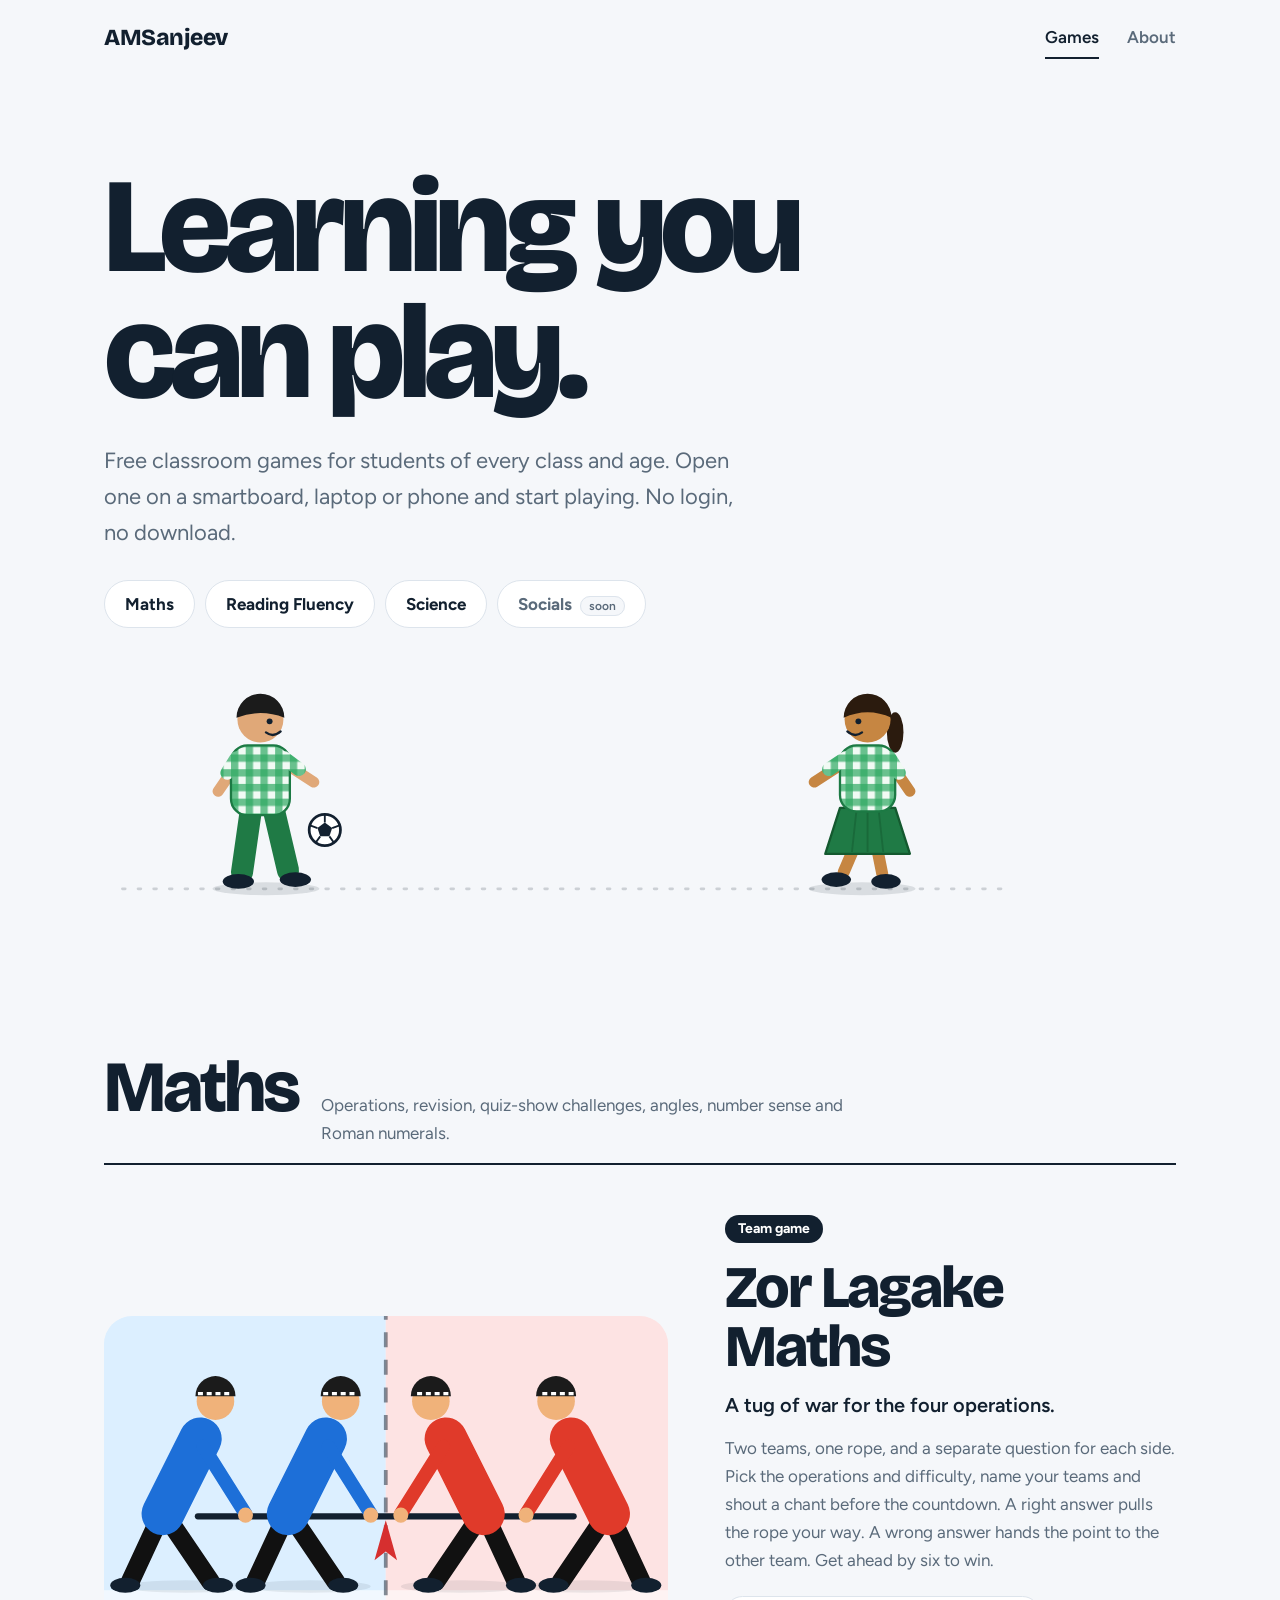
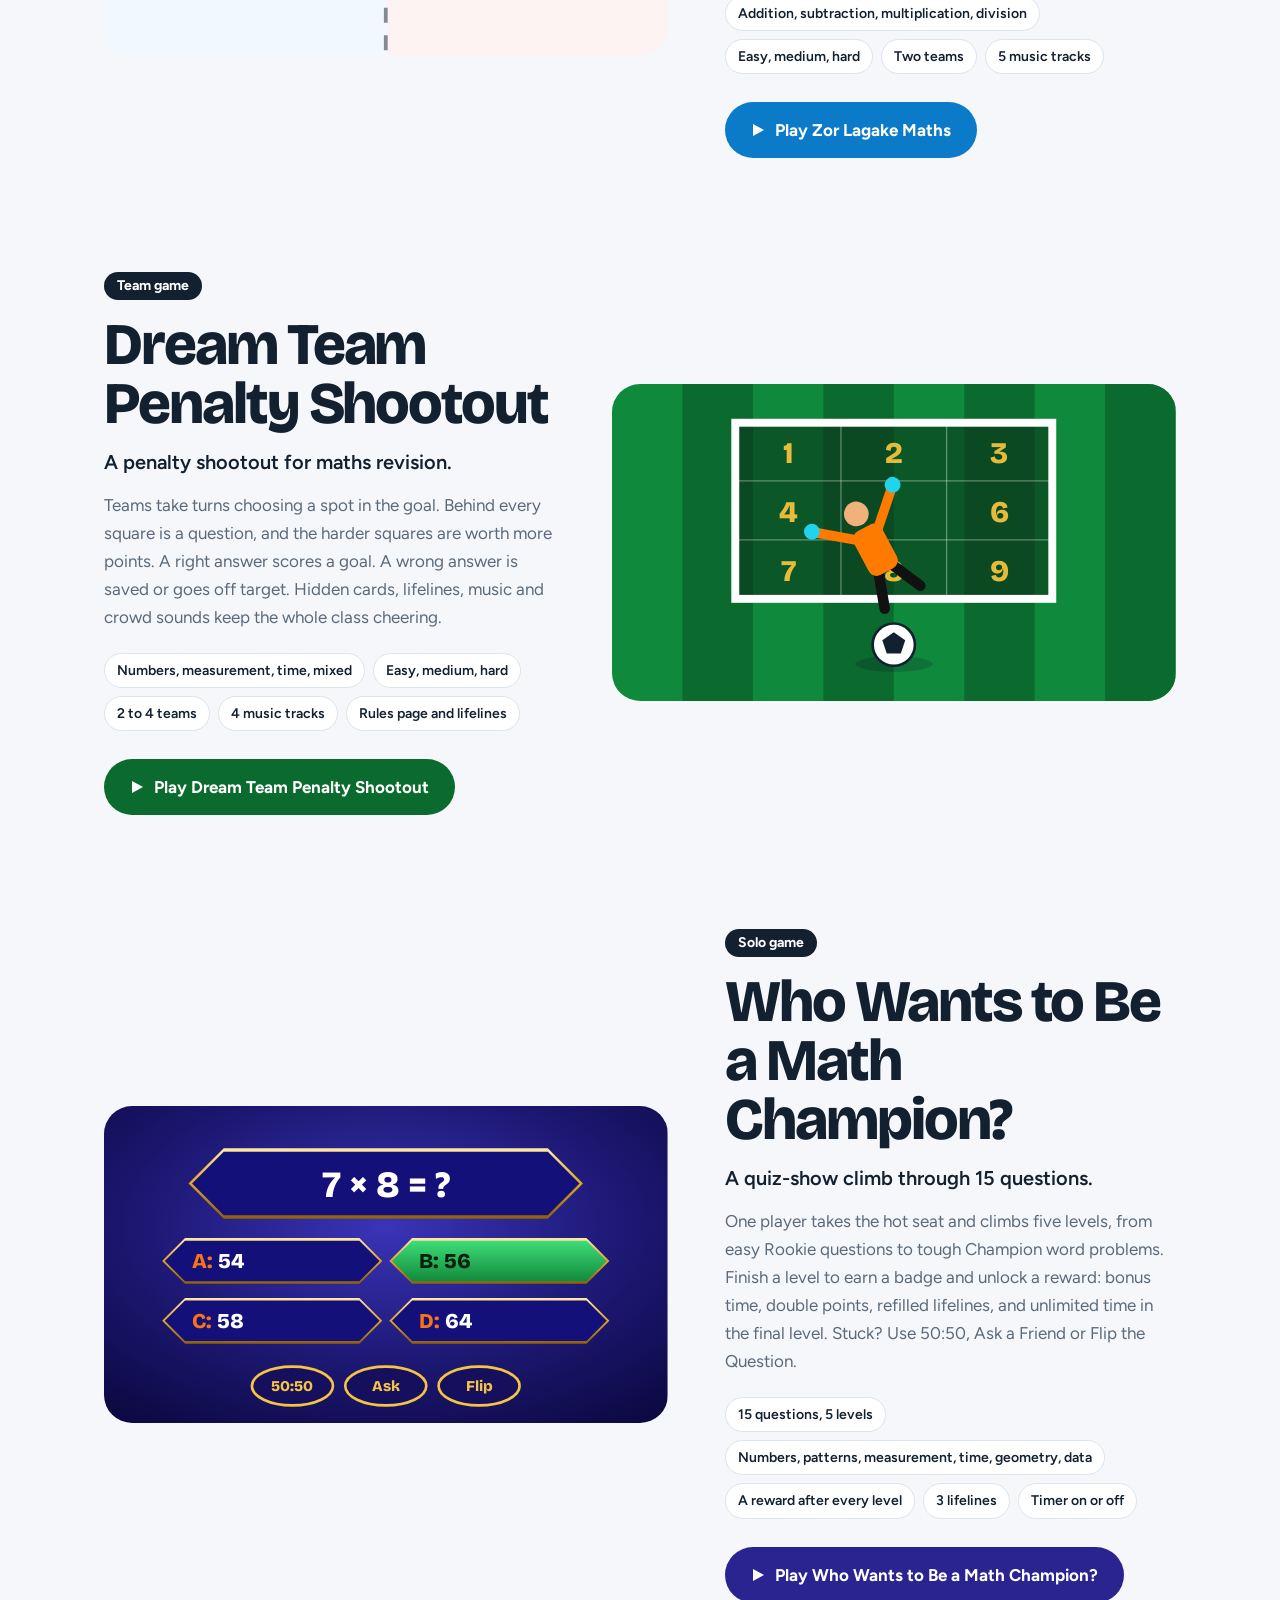
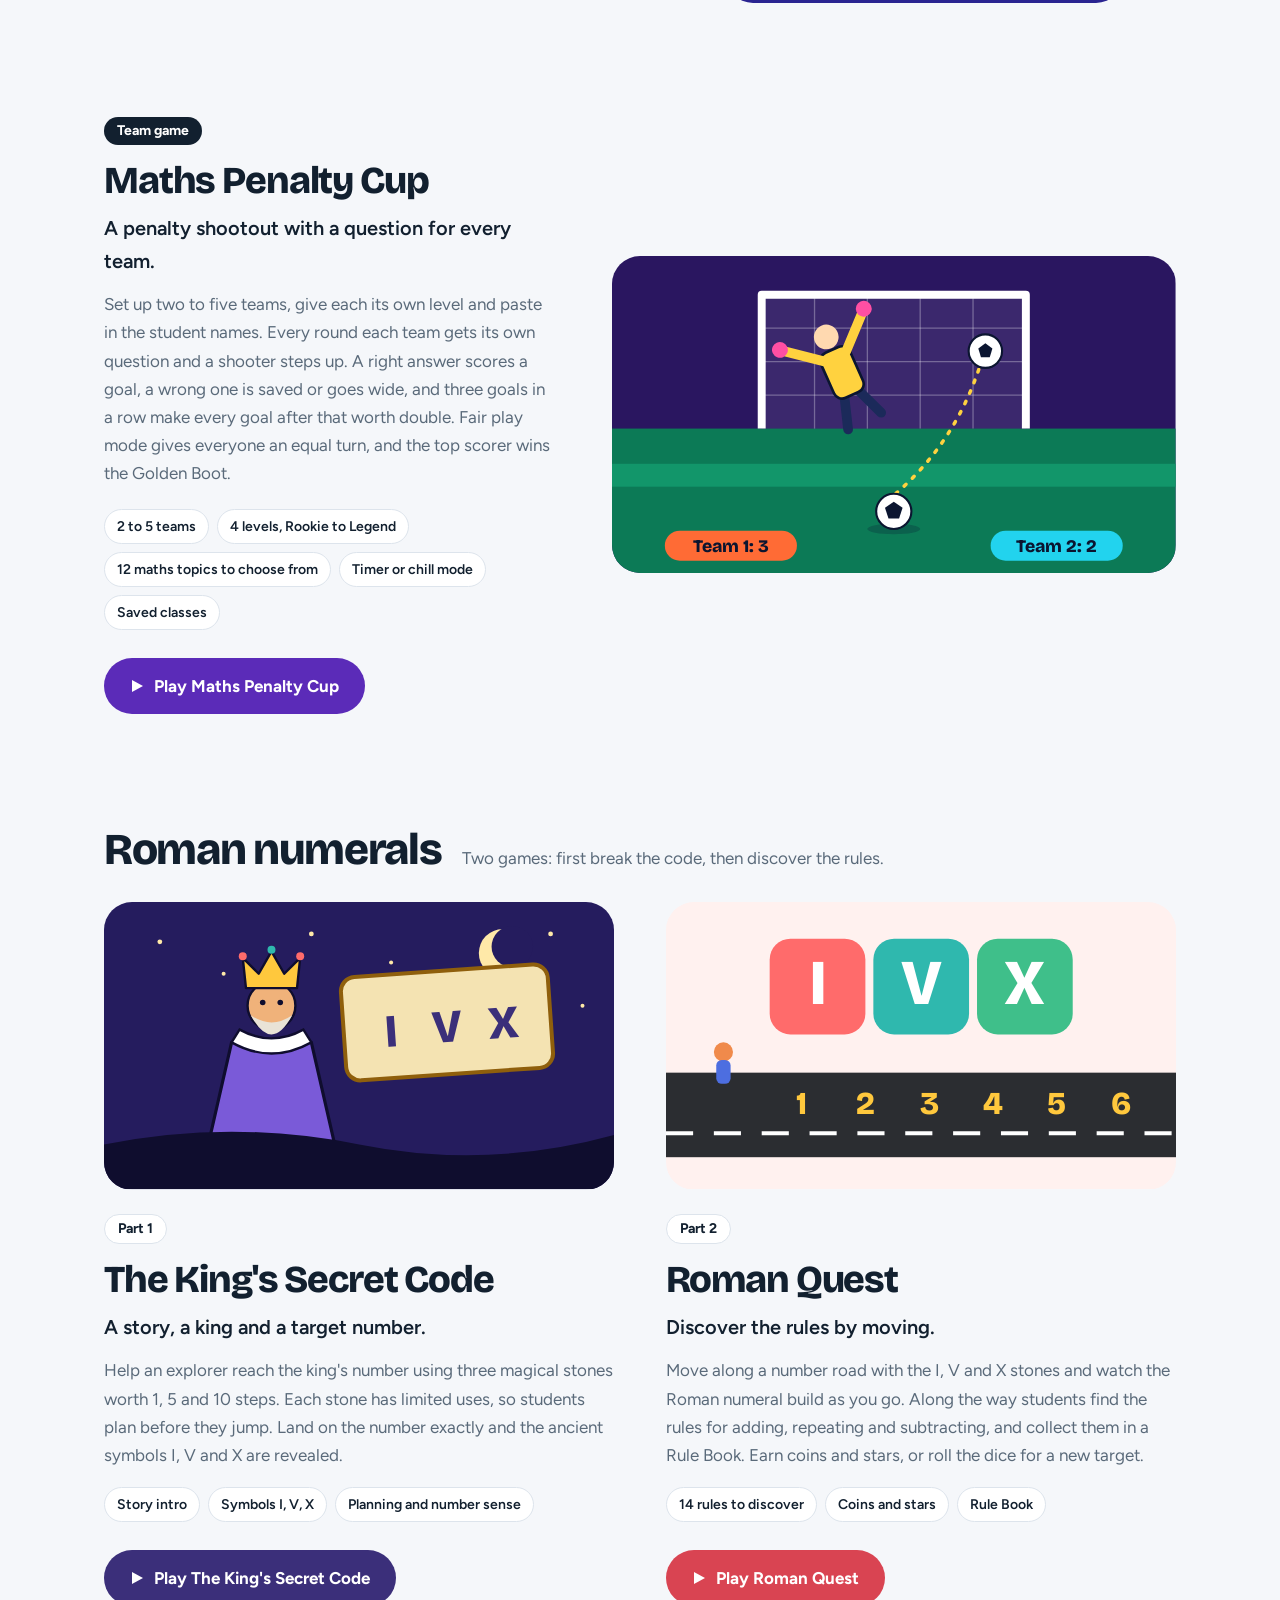
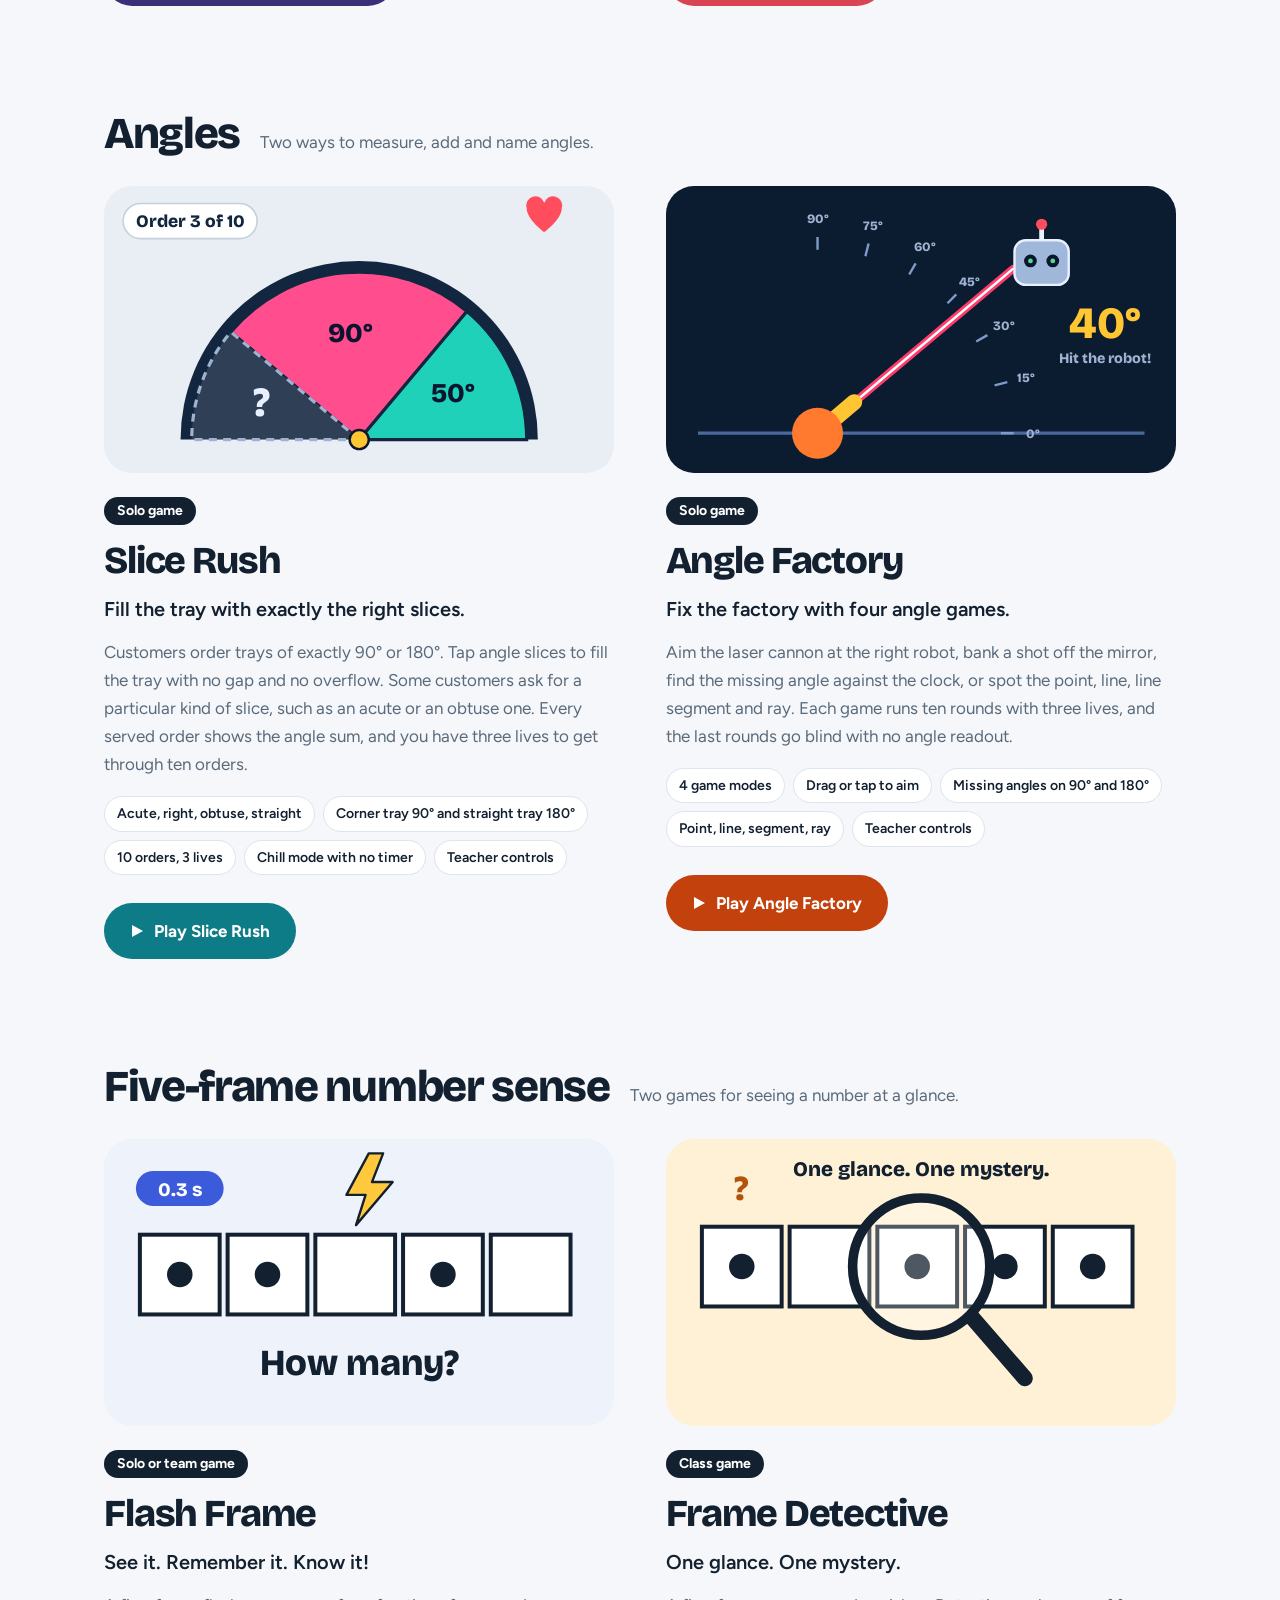
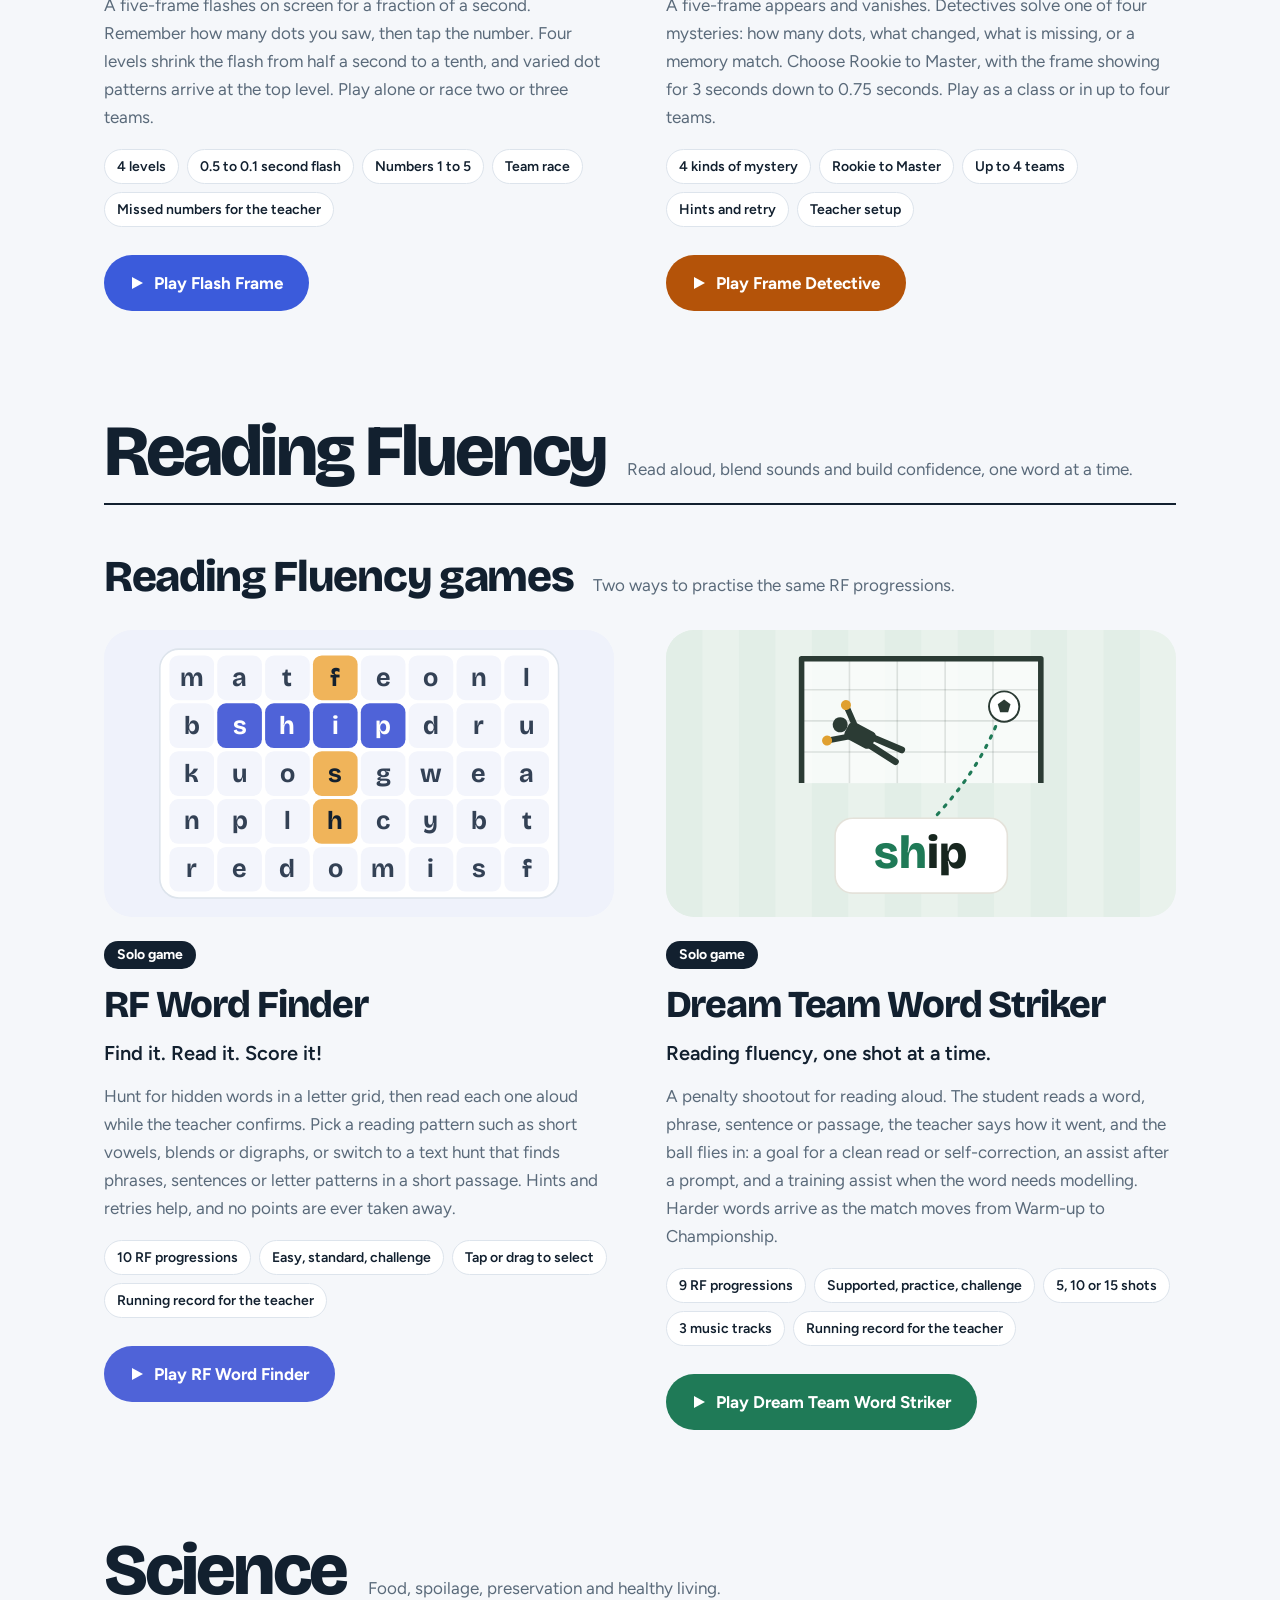
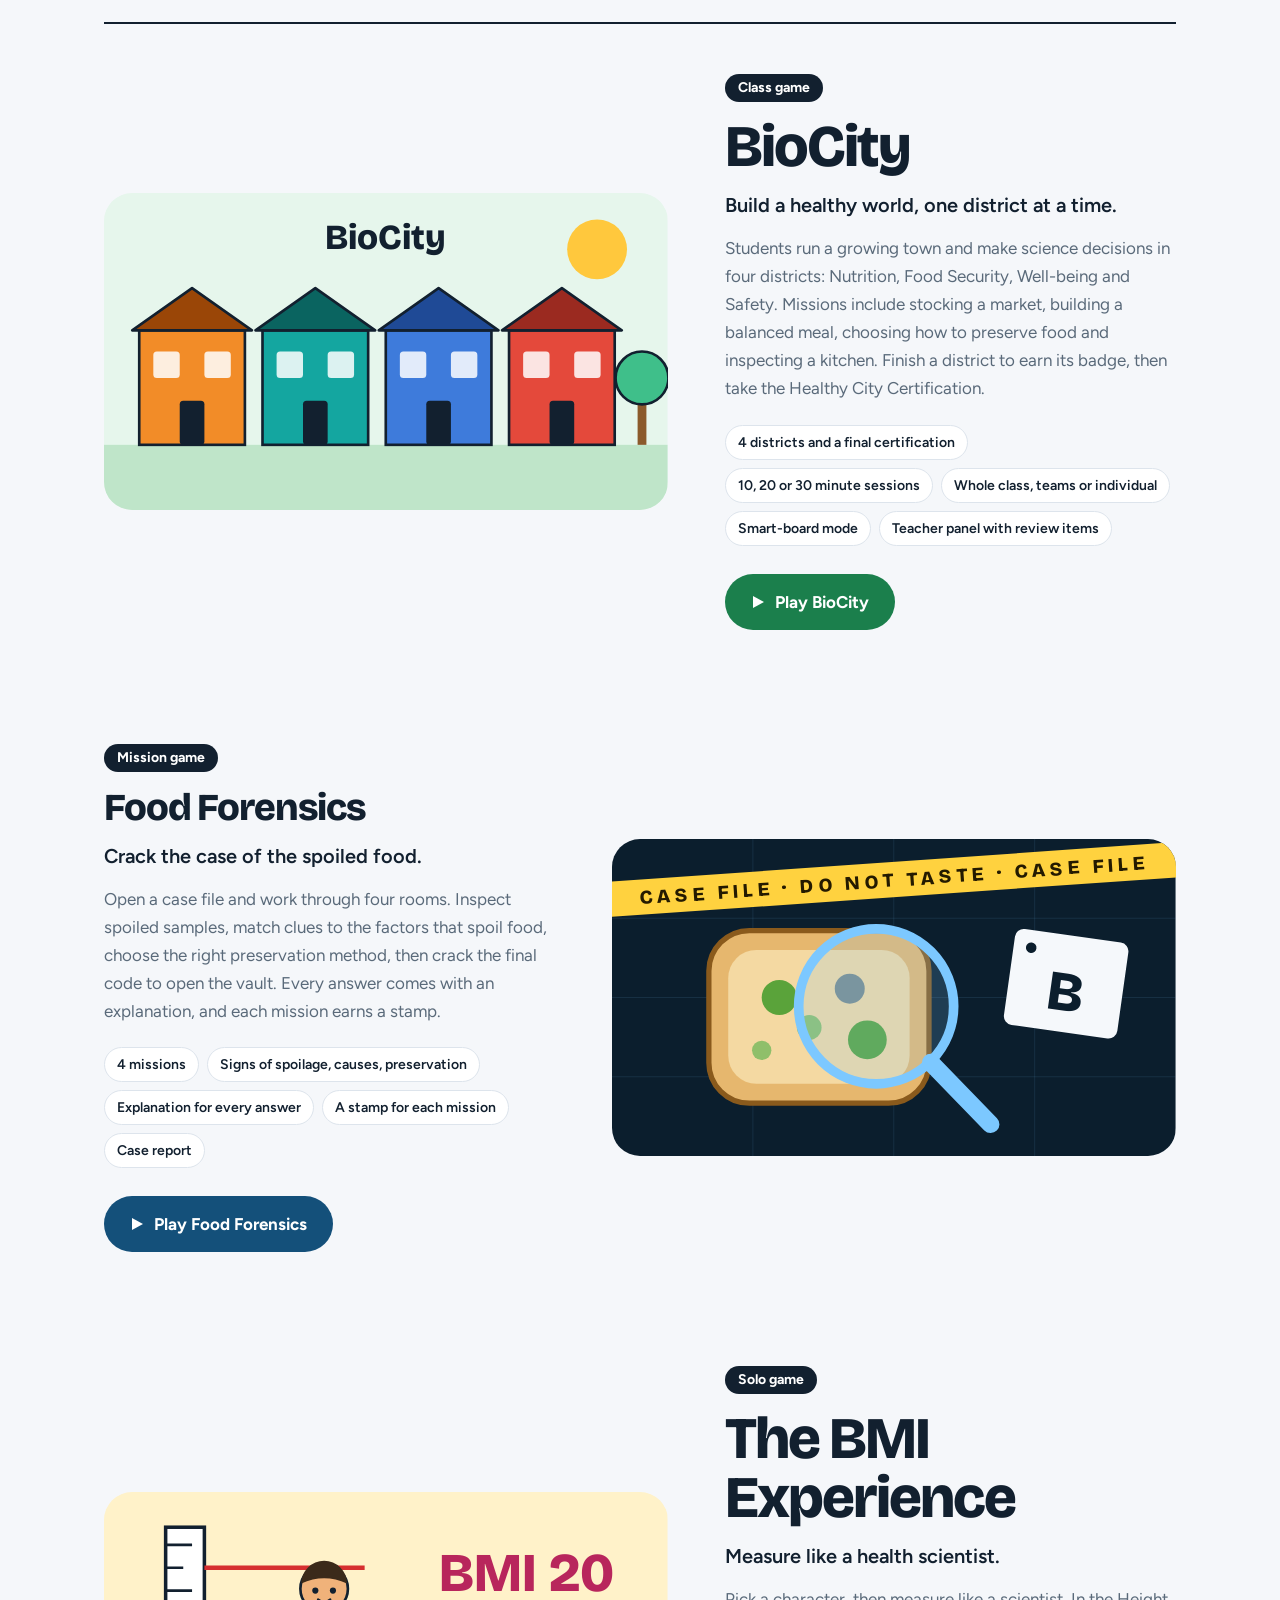
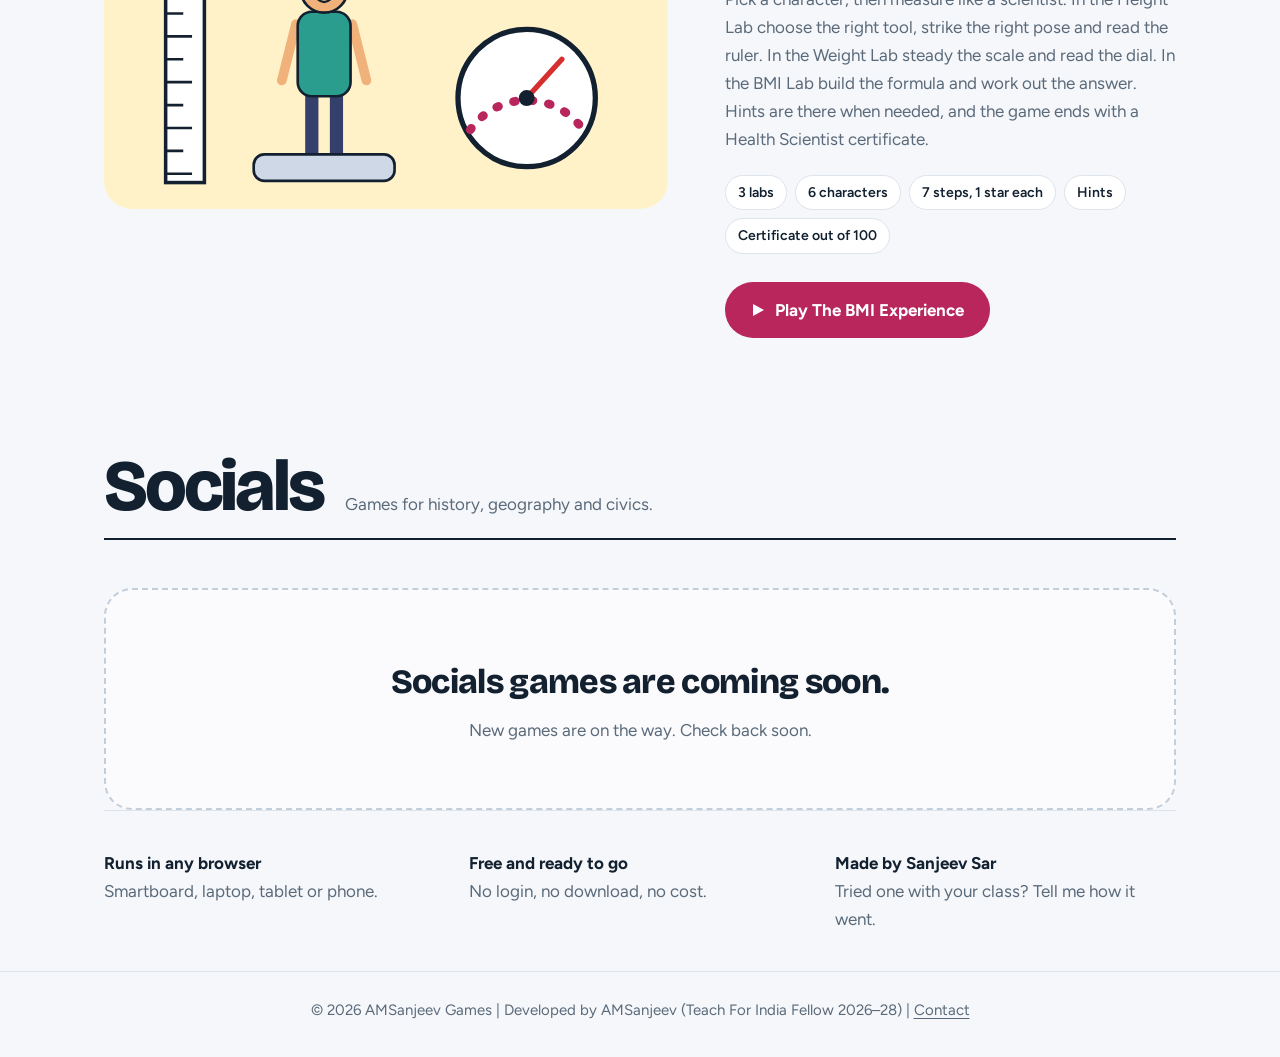
==== commit ddb24a0d: "Add files via upload" ====
--- a/index.html
+++ b/index.html
@@ -4,7 +4,7 @@
 <meta charset="UTF-8">
 <meta name="viewport" content="width=device-width, initial-scale=1.0">
 <title>AMSanjeev Games | Learning you can play</title>
-<meta name="description" content="Free classroom games for students of every class and age, sorted by subject: maths games like a tug of war for the four operations and a Roman numerals adventure, plus reading fluency (RF) word games. Science and socials coming soon. No login, plays in any browser.">
+<meta name="description" content="Free classroom games for students of every class and age, sorted by subject: maths games including a tug of war for the four operations, a penalty cup, angles, five-frame number sense and Roman numerals; science games on food, spoilage, preservation and BMI; plus reading fluency (RF) word games. Socials coming soon. No login, plays in any browser.">
 <link rel="preconnect" href="https://fonts.googleapis.com">
 <link rel="preconnect" href="https://fonts.gstatic.com" crossorigin>
 <link href="https://fonts.googleapis.com/css2?family=Bricolage+Grotesque:opsz,wght@12..96,700;12..96,800&family=Figtree:wght@400;500;600;700&display=swap" rel="stylesheet">
@@ -28,21 +28,63 @@
     <section class="hero">
       <h1>Learning you can play.</h1>
       <p>Free classroom games for students of every class and age. Open one on a smartboard, laptop or phone and start playing. No login, no download.</p>
-      <nav class="subjects" aria-label="Jump to a subject"><a href="#maths">Maths</a><a href="#rf">Reading Fluency</a><a href="#science" class="later">Science</a><a href="#socials" class="later">Socials</a></nav>
-
-      <div class="pull">
-        <button class="team-btn blue" id="pullBlue" type="button" aria-label="Pull the flag for the blue team">Blue team<small>Tap to pull</small></button>
-        <div class="track" aria-hidden="true"><span class="mid"></span><span class="flag" id="flag"></span></div>
-        <button class="team-btn red" id="pullRed" type="button" aria-label="Pull the flag for the red team">Red team<small>Tap to pull</small></button>
+      <nav class="subjects" aria-label="Jump to a subject"><a href="#maths">Maths</a><a href="#rf">Reading Fluency</a><a href="#science">Science</a><a href="#socials" class="later">Socials</a></nav>
+
+      <div class="buddies">
+        <svg viewBox="0 0 1000 260" role="img" aria-label="A boy on the left and a girl on the right, both in green check shirts, passing a football to each other">
+          <defs>
+            <pattern id="buddy-check" width="16" height="16" patternUnits="userSpaceOnUse">
+              <rect width="16" height="16" fill="#f1faf4"/>
+              <rect width="8" height="16" fill="#2fa862" opacity=".7"/>
+              <rect width="16" height="8" fill="#2fa862" opacity=".7"/>
+            </pattern>
+          </defs>
+          <line x1="20" y1="240" x2="980" y2="240" stroke="#12202f" stroke-opacity=".18" stroke-width="3" stroke-dasharray="3 14" stroke-linecap="round"/>
+    <g transform="translate(170 238)">
+      <ellipse cx="6" cy="2" rx="58" ry="7" fill="#12202f" opacity=".12"/>
+      <line x1="-10" y1="-86" x2="-20" y2="-16" stroke="#1f7a45" stroke-width="24" stroke-linecap="round"/>
+      <line x1="14" y1="-86" x2="30" y2="-18" stroke="#1f7a45" stroke-width="24" stroke-linecap="round"/>
+      <ellipse cx="-24" cy="-6" rx="17" ry="8" fill="#12202f"/><ellipse cx="38" cy="-8" rx="17" ry="8" fill="#12202f"/>
+      <line x1="-24" y1="-136" x2="-46" y2="-104" stroke="#e0a878" stroke-width="12" stroke-linecap="round"/>
+      <line x1="24" y1="-136" x2="58" y2="-114" stroke="#e0a878" stroke-width="12" stroke-linecap="round"/>
+      <rect x="-32" y="-154" width="64" height="76" rx="18" fill="url(#buddy-check)" stroke="#1c7a44" stroke-width="2.5"/>
+      <line x1="-26" y1="-140" x2="-36" y2="-124" stroke="url(#buddy-check)" stroke-width="15" stroke-linecap="round"/>
+      <line x1="26" y1="-140" x2="42" y2="-128" stroke="url(#buddy-check)" stroke-width="15" stroke-linecap="round"/>
+      <circle cy="-182" r="25" fill="#e0a878"/>
+      <path d="M-26 -184a26 26 0 0 1 52 0q-26-10-52 0z" fill="#1b1b1b"/>
+      <circle cx="10" cy="-180" r="3.2" fill="#12202f"/><path d="M6 -168q8 6 16 -1" fill="none" stroke="#12202f" stroke-width="2.5" stroke-linecap="round"/>
+    </g>
+    <g transform="translate(830 238) scale(-1 1)">
+      <ellipse cx="6" cy="2" rx="58" ry="7" fill="#12202f" opacity=".12"/>
+      <line x1="-10" y1="-44" x2="-16" y2="-14" stroke="#c68642" stroke-width="13" stroke-linecap="round"/>
+      <line x1="14" y1="-44" x2="26" y2="-16" stroke="#c68642" stroke-width="13" stroke-linecap="round"/>
+      <ellipse cx="-20" cy="-6" rx="16" ry="8" fill="#12202f"/><ellipse cx="34" cy="-8" rx="16" ry="8" fill="#12202f"/>
+      <line x1="-24" y1="-136" x2="-46" y2="-104" stroke="#c68642" stroke-width="12" stroke-linecap="round"/>
+      <line x1="24" y1="-136" x2="58" y2="-114" stroke="#c68642" stroke-width="12" stroke-linecap="round"/>
+      <ellipse cx="-30" cy="-168" rx="9" ry="22" fill="#2b1b0e"/>
+      <polygon points="-30,-86 30,-86 46,-36 -46,-36" fill="#1f7a45" stroke="#14592f" stroke-width="2.5" stroke-linejoin="round"/>
+      <g stroke="#14592f" stroke-opacity=".5" stroke-width="2"><line x1="-12" y1="-84" x2="-17" y2="-38"/><line x1="0" y1="-84" x2="0" y2="-38"/><line x1="12" y1="-84" x2="17" y2="-38"/></g>
+      <rect x="-30" y="-154" width="60" height="72" rx="18" fill="url(#buddy-check)" stroke="#1c7a44" stroke-width="2.5"/>
+      <line x1="-24" y1="-140" x2="-34" y2="-124" stroke="url(#buddy-check)" stroke-width="15" stroke-linecap="round"/>
+      <line x1="24" y1="-140" x2="42" y2="-128" stroke="url(#buddy-check)" stroke-width="15" stroke-linecap="round"/>
+      <circle cy="-182" r="25" fill="#c68642"/>
+      <path d="M-26 -184a26 26 0 0 1 52 0q-26-12-52 0z" fill="#2b1b0e"/>
+      <circle cx="10" cy="-180" r="3.2" fill="#12202f"/><path d="M6 -168q8 6 16 -1" fill="none" stroke="#12202f" stroke-width="2.5" stroke-linecap="round"/>
+    </g>
+          <g transform="translate(240 176)"><g class="ball-x"><g class="ball-y"><g class="ball-spin">
+            <circle r="17" fill="#fff" stroke="#12202f" stroke-width="3"/>
+            <polygon points="0,-8 8,-2 5,7 -5,7 -8,-2" fill="#12202f"/>
+            <path d="M0 -8V-17M8 -2L16 -5M5 7L10 14M-5 7L-10 14M-8 -2L-16 -5" stroke="#12202f" stroke-width="2" fill="none"/>
+          </g></g></g></g>
+        </svg>
       </div>
-      <p class="pull-msg" id="pullMsg" aria-live="polite">Try it: pull the flag all the way to your side to win.</p>
     </section>
 
     <!-- GAME LINKS: change the href values below if a game moves -->
 
     <!-- MATHS -->
     <section class="subject" id="maths" aria-labelledby="maths-h">
-      <div class="subject-head"><h2 id="maths-h">Maths</h2><p>Operations, revision, quiz-show challenges and Roman numerals.</p></div>
+      <div class="subject-head"><h2 id="maths-h">Maths</h2><p>Operations, revision, quiz-show challenges, angles, number sense and Roman numerals.</p></div>
 
     <!-- Featured: Zor Lagake Maths -->
     <section class="feature game" id="zor-lagake" style="--accent:#0b7bc9">
@@ -189,62 +231,86 @@
       </div>
     </section>
 
+    <!-- Featured: Maths Penalty Cup -->
+<section class="feature flip game" id="maths-penalty-cup" style="--accent:#5b2bb8">
+  <a class="art" href="https://amsanjeev-fellow2026.github.io/maths-penalty-cup/" target="_blank" rel="noopener" tabindex="-1" aria-hidden="true">
+<svg viewBox="0 0 640 360" role="img" aria-label="A goal with a yellow goalkeeper diving, a football on the spot and three team score cards">
+<rect width="640" height="360" fill="#2a1660"/>
+<rect y="196" width="640" height="164" fill="#0c7a56"/><rect y="236" width="640" height="26" fill="#12966a"/>
+<rect x="170" y="44" width="300" height="152" fill="#fff" opacity=".08"/>
+<g stroke="#fff" stroke-opacity=".3" stroke-width="1.5"><line x1="230" y1="44" x2="230" y2="196"/><line x1="290" y1="44" x2="290" y2="196"/><line x1="350" y1="44" x2="350" y2="196"/><line x1="410" y1="44" x2="410" y2="196"/><line x1="170" y1="82" x2="470" y2="82"/><line x1="170" y1="120" x2="470" y2="120"/><line x1="170" y1="158" x2="470" y2="158"/></g>
+<path d="M170 196V44H470V196" fill="none" stroke="#fff" stroke-width="9" stroke-linejoin="round"/>
+<g transform="translate(262 134) rotate(-24)">
+<line x1="-8" y1="22" x2="-20" y2="60" stroke="#1b2a5a" stroke-width="11" stroke-linecap="round"/><line x1="8" y1="22" x2="22" y2="58" stroke="#1b2a5a" stroke-width="11" stroke-linecap="round"/>
+<rect x="-18" y="-30" width="36" height="56" rx="10" fill="#ffd23f" stroke="#0b1530" stroke-width="3"/>
+<line x1="-14" y1="-22" x2="-52" y2="-52" stroke="#ffd23f" stroke-width="11" stroke-linecap="round"/><line x1="14" y1="-22" x2="50" y2="-56" stroke="#ffd23f" stroke-width="11" stroke-linecap="round"/>
+<circle cx="-54" cy="-54" r="9" fill="#ff4fa3"/><circle cx="52" cy="-58" r="9" fill="#ff4fa3"/><circle cy="-46" r="14" fill="#ffd9b0"/></g>
+<path d="M322 270 Q392 210 420 118" fill="none" stroke="#ffd23f" stroke-width="4" stroke-dasharray="3 10" stroke-linecap="round"/>
+<g transform="translate(424 108)"><circle r="19" fill="#fff" stroke="#0b1530" stroke-width="2.4"/><polygon points="0,-9 8,-3 5,7 -5,7 -8,-3" fill="#0b1530"/></g>
+<ellipse cx="320" cy="310" rx="30" ry="6" fill="#0b1530" opacity=".25"/>
+<circle cx="320" cy="290" r="20" fill="#fff" stroke="#0b1530" stroke-width="2.4"/><polygon points="320,279 330,286 326,298 314,298 310,286" fill="#0b1530"/>
+<g font-family="Bricolage Grotesque, Segoe UI, sans-serif" font-weight="800" font-size="20" text-anchor="middle" fill="#0b1530">
+<rect x="60" y="312" width="150" height="34" rx="17" fill="#ff6b35"/><text x="135" y="336">Team 1: 3</text>
+<rect x="430" y="312" width="150" height="34" rx="17" fill="#22d3ee"/><text x="505" y="336">Team 2: 2</text></g>
+</svg>
+  </a>
+  <div class="copy">
+    <span class="tag">Team game</span>
+    <h3>Maths Penalty Cup</h3>
+    <p class="lede">A penalty shootout with a question for every team.</p>
+    <p class="body">Set up two to five teams, give each its own level and paste in the student names. Every round each team gets its own question and a shooter steps up. A right answer scores a goal, a wrong one is saved or goes wide, and three goals in a row make every goal after that worth double. Fair play mode gives everyone an equal turn, and the top scorer wins the Golden Boot.</p>
+    <ul class="facts"><li>2 to 5 teams</li><li>4 levels, Rookie to Legend</li><li>12 maths topics to choose from</li><li>Timer or chill mode</li><li>Saved classes</li></ul>
+    <a class="play" href="https://amsanjeev-fellow2026.github.io/maths-penalty-cup/" target="_blank" rel="noopener">
+      <svg viewBox="0 0 14 14" aria-hidden="true"><path d="M2 1l11 6-11 6z"/></svg>
+      Play Maths Penalty Cup
+    </a>
+  </div>
+</section>
+
+
     <!-- Roman numerals: two games -->
     <div class="series">
       <h3>Roman numerals</h3>
-      <p>Two games, best played in this order.</p>
+      <p>Two games: first break the code, then discover the rules.</p>
     </div>
-
     <div class="pair">
 
-      <section class="game" id="kings-secret-code" style="--accent:#3b2f7a">
-        <a class="art" href="https://amsanjeev-fellow2026.github.io/TheKingsSecretCode/" target="_blank" rel="noopener" tabindex="-1" aria-hidden="true">
-          <svg viewBox="0 0 640 360" role="img" aria-label="A golden sun setting behind a castle at night">
-            <defs>
-              <linearGradient id="kg" x1="0" y1="0" x2="0" y2="1">
-                <stop offset="0" stop-color="#1d1b4b"/><stop offset="1" stop-color="#4a3a8f"/>
-              </linearGradient>
-            </defs>
-            <rect width="640" height="360" fill="url(#kg)"/>
-            <g fill="#fff" opacity=".8">
-              <circle cx="60" cy="50" r="2"/><circle cx="140" cy="100" r="1.6"/><circle cx="230" cy="40" r="2"/>
-              <circle cx="470" cy="60" r="2"/><circle cx="560" cy="110" r="1.6"/><circle cx="600" cy="38" r="2"/><circle cx="90" cy="170" r="1.4"/>
-            </g>
-            <circle cx="320" cy="205" r="124" fill="#ffc83d" opacity=".16"/>
-            <circle cx="320" cy="205" r="92" fill="#ffc83d"/>
-            <g fill="#14123a">
-              <rect x="212" y="172" width="44" height="140"/><polygon points="206,172 234,128 262,172"/>
-              <rect x="384" y="172" width="44" height="140"/><polygon points="378,172 406,128 434,172"/>
-              <rect x="282" y="152" width="76" height="160"/><polygon points="276,152 320,98 364,152"/>
-              <rect x="248" y="226" width="144" height="86"/>
-              <rect x="319" y="70" width="2.5" height="30"/>
-            </g>
-            <polygon points="321.5,70 342,77 321.5,84" fill="#ffc83d"/>
-            <path d="M306 312 v-34 a14 14 0 0 1 28 0 v34 z" fill="#ffc83d"/>
-            <g fill="#ffc83d"><rect x="228" y="200" width="12" height="20" rx="6"/><rect x="400" y="200" width="12" height="20" rx="6"/><rect x="314" y="184" width="12" height="22" rx="6"/></g>
-            <path d="M0 304 Q160 272 320 304 T640 292 V360 H0 z" fill="#0f0d2e"/>
-          </svg>
-        </a>
-        <div class="copy">
-          <span class="tag soft">Part 1</span>
-          <h3>The King's Secret Code</h3>
-          <p class="lede">A story, a king and a target number.</p>
-          <p class="body">Help an explorer reach the king's number using three magical stones worth 1, 5 and 10 steps. Each stone has limited uses, so students plan before they jump. Land on the number exactly and the ancient symbols I, V and X are revealed.</p>
-          <ul class="facts">
-            <li>Story intro</li>
-            <li>Symbols I, V, X</li>
-            <li>Planning and number sense</li>
-          </ul>
-          <a class="play" href="https://amsanjeev-fellow2026.github.io/TheKingsSecretCode/" target="_blank" rel="noopener">
-            <svg viewBox="0 0 14 14" aria-hidden="true"><path d="M2 1l11 6-11 6z"/></svg>
-            Play The King's Secret Code
-          </a>
-        </div>
-      </section>
-
-      <section class="game" id="roman-quest" style="--accent:#d94452">
-        <a class="art" href="https://amsanjeev-fellow2026.github.io/roman_quest/" target="_blank" rel="noopener" tabindex="-1" aria-hidden="true">
-          <svg viewBox="0 0 640 360" role="img" aria-label="Three stones marked I, V and X above a numbered road">
+<section class="game" id="kings-secret-code" style="--accent:#3b2f7a">
+  <a class="art" href="https://amsanjeev-fellow2026.github.io/TheKingsSecretCode/" target="_blank" rel="noopener" tabindex="-1" aria-hidden="true">
+<svg viewBox="0 0 640 360" role="img" aria-label="A king in a crown beside a scroll showing the symbols I, V and X under a night sky">
+<rect width="640" height="360" fill="#251c5e"/>
+<g fill="#ffe9a8"><circle cx="70" cy="50" r="3"/><circle cx="150" cy="90" r="2.5"/><circle cx="260" cy="40" r="3"/><circle cx="360" cy="76" r="2.5"/><circle cx="560" cy="40" r="3"/><circle cx="600" cy="130" r="2.5"/></g>
+<circle cx="500" cy="64" r="30" fill="#ffe9a8"/><circle cx="512" cy="56" r="26" fill="#251c5e"/>
+<g transform="translate(40 0)">
+<path d="M120 176L220 176L252 316L88 316Z" fill="#7a5ad8" stroke="#0f0d2e" stroke-width="4" stroke-linejoin="round"/>
+<path d="M120 176Q170 204 220 176L210 160Q170 182 130 160Z" fill="#fff" stroke="#0f0d2e" stroke-width="3"/>
+<circle cx="170" cy="130" r="30" fill="#f0b27a" stroke="#0f0d2e" stroke-width="3"/>
+<path d="M144 142Q170 190 196 142Q170 160 144 142Z" fill="#e9e3d6"/>
+<circle cx="159" cy="126" r="3.5" fill="#0f0d2e"/><circle cx="181" cy="126" r="3.5" fill="#0f0d2e"/>
+<path d="M138 108L134 70L154 90L170 62L186 90L206 70L202 108Z" fill="#ffc83d" stroke="#0f0d2e" stroke-width="3" stroke-linejoin="round"/>
+<circle cx="134" cy="68" r="5" fill="#ff6b6b"/><circle cx="170" cy="60" r="5" fill="#2fb8ae"/><circle cx="206" cy="68" r="5" fill="#ff6b6b"/>
+</g>
+<g transform="rotate(-4 430 150)"><rect x="300" y="86" width="260" height="130" rx="18" fill="#f4e3b2" stroke="#8f5f0c" stroke-width="5"/>
+<g font-family="Bricolage Grotesque, Segoe UI, sans-serif" font-weight="800" font-size="58" fill="#3b2f7a" text-anchor="middle"><text x="360" y="176">I</text><text x="430" y="176">V</text><text x="500" y="176">X</text></g></g>
+<path d="M0 304 Q160 272 320 304 T640 292 V360 H0 z" fill="#0f0d2e"/>
+</svg>
+  </a>
+  <div class="copy">
+    <span class="tag soft">Part 1</span>
+    <h3>The King's Secret Code</h3>
+    <p class="lede">A story, a king and a target number.</p>
+    <p class="body">Help an explorer reach the king's number using three magical stones worth 1, 5 and 10 steps. Each stone has limited uses, so students plan before they jump. Land on the number exactly and the ancient symbols I, V and X are revealed.</p>
+    <ul class="facts"><li>Story intro</li><li>Symbols I, V, X</li><li>Planning and number sense</li></ul>
+    <a class="play" href="https://amsanjeev-fellow2026.github.io/TheKingsSecretCode/" target="_blank" rel="noopener">
+      <svg viewBox="0 0 14 14" aria-hidden="true"><path d="M2 1l11 6-11 6z"/></svg>
+      Play The King's Secret Code
+    </a>
+  </div>
+</section>
+
+<section class="game" id="roman-quest" style="--accent:#d94452">
+  <a class="art" href="https://amsanjeev-fellow2026.github.io/roman_quest/" target="_blank" rel="noopener" tabindex="-1" aria-hidden="true">
+<svg viewBox="0 0 640 360" role="img" aria-label="Three stones marked I, V and X above a numbered road">
             <rect width="640" height="360" fill="#fff1ef"/>
             <g font-family="Bricolage Grotesque, Segoe UI, sans-serif" font-weight="800" text-anchor="middle">
               <rect x="130" y="46" width="120" height="120" rx="26" fill="#ff6b6b"/>
@@ -263,26 +329,114 @@
             <circle cx="72" cy="188" r="12" fill="#f08a4b"/>
             <rect x="63" y="198" width="18" height="30" rx="7" fill="#4d6ee0"/>
           </svg>
-        </a>
-        <div class="copy">
-          <span class="tag soft">Part 2</span>
-          <h3>Roman Quest</h3>
-          <p class="lede">Discover the rules by moving.</p>
-          <p class="body">Move along a number road with the I, V and X stones and watch the Roman numeral build as you go. Along the way students find the rules for adding, repeating and subtracting, and collect them in a Rule Book. Earn coins and stars, or roll the dice for a new target.</p>
-          <ul class="facts">
-            <li>14 rules to discover</li>
-            <li>Coins and stars</li>
-            <li>Rule Book</li>
-          </ul>
-          <a class="play" href="https://amsanjeev-fellow2026.github.io/roman_quest/" target="_blank" rel="noopener">
-            <svg viewBox="0 0 14 14" aria-hidden="true"><path d="M2 1l11 6-11 6z"/></svg>
-            Play Roman Quest
-          </a>
-        </div>
-      </section>
+  </a>
+  <div class="copy">
+    <span class="tag soft">Part 2</span>
+    <h3>Roman Quest</h3>
+    <p class="lede">Discover the rules by moving.</p>
+    <p class="body">Move along a number road with the I, V and X stones and watch the Roman numeral build as you go. Along the way students find the rules for adding, repeating and subtracting, and collect them in a Rule Book. Earn coins and stars, or roll the dice for a new target.</p>
+    <ul class="facts"><li>14 rules to discover</li><li>Coins and stars</li><li>Rule Book</li></ul>
+    <a class="play" href="https://amsanjeev-fellow2026.github.io/roman_quest/" target="_blank" rel="noopener">
+      <svg viewBox="0 0 14 14" aria-hidden="true"><path d="M2 1l11 6-11 6z"/></svg>
+      Play Roman Quest
+    </a>
+  </div>
+</section>
+
 
     </div>
-    </section>
+
+
+    <!-- Angles: two games -->
+    <div class="series">
+      <h3>Angles</h3>
+      <p>Two ways to measure, add and name angles.</p>
+    </div>
+    <div class="pair">
+
+<section class="game" id="slice-rush" style="--accent:#0e7c86">
+  <a class="art" href="https://amsanjeev-fellow2026.github.io/Slice-Rush/" target="_blank" rel="noopener" tabindex="-1" aria-hidden="true">
+<svg viewBox="0 0 640 360" role="img" aria-label="A semicircular tray filled with a 50 degree and a 90 degree slice, leaving a gap marked with a question mark"><rect width="640" height="360" fill="#e9eef4"/><path d="M96 318A224 224 0 0 1 544 318Z" fill="#12263f"/><path d="M320 318L530.0 318.0A210 210 0 0 0 455.0 157.1Z" fill="#1fd1b9" stroke="#12263f" stroke-width="4"/><path d="M320 318L455.0 157.1A210 210 0 0 0 159.1 183.0Z" fill="#ff4d8d" stroke="#12263f" stroke-width="4"/><path d="M320 318L159.1 183.0A210 210 0 0 0 110.0 318.0Z" fill="#fff" fill-opacity=".12" stroke="#9fb3d1" stroke-width="4" stroke-dasharray="10 8"/><g font-family="Bricolage Grotesque, Segoe UI, sans-serif" font-weight="800" text-anchor="middle" fill="#0b1530"><text x="438" y="271" font-size="34">50°</text><text x="309" y="196" font-size="34">90°</text><text x="198" y="289" font-size="52" fill="#e8f0ff">?</text></g><circle cx="320" cy="318" r="12" fill="#ffc533" stroke="#0b1530" stroke-width="3"/><rect x="24" y="22" width="168" height="44" rx="22" fill="#fff" stroke="#c5d0dd" stroke-width="2"/><text x="108" y="52" text-anchor="middle" font-family="Bricolage Grotesque, Segoe UI, sans-serif" font-weight="800" font-size="22" fill="#12263f">Order 3 of 10</text><g transform="translate(552 44)"><path d="M0 14S-22 -2 -22 -16a11 11 0 0 1 22 -7a11 11 0 0 1 22 7C22 -2 0 14 0 14z" fill="#ff4d5e"/></g></svg>
+  </a>
+  <div class="copy">
+    <span class="tag">Solo game</span>
+    <h3>Slice Rush</h3>
+    <p class="lede">Fill the tray with exactly the right slices.</p>
+    <p class="body">Customers order trays of exactly 90° or 180°. Tap angle slices to fill the tray with no gap and no overflow. Some customers ask for a particular kind of slice, such as an acute or an obtuse one. Every served order shows the angle sum, and you have three lives to get through ten orders.</p>
+    <ul class="facts"><li>Acute, right, obtuse, straight</li><li>Corner tray 90° and straight tray 180°</li><li>10 orders, 3 lives</li><li>Chill mode with no timer</li><li>Teacher controls</li></ul>
+    <a class="play" href="https://amsanjeev-fellow2026.github.io/Slice-Rush/" target="_blank" rel="noopener">
+      <svg viewBox="0 0 14 14" aria-hidden="true"><path d="M2 1l11 6-11 6z"/></svg>
+      Play Slice Rush
+    </a>
+  </div>
+</section>
+
+<section class="game" id="angle-factory" style="--accent:#c2410c">
+  <a class="art" href="https://amsanjeev-fellow2026.github.io/Angle-Factory/" target="_blank" rel="noopener" tabindex="-1" aria-hidden="true">
+<svg viewBox="0 0 640 360" role="img" aria-label="A laser cannon aiming at a robot along a ruler of angle marks"><rect width="640" height="360" fill="#0b1b30"/><line x1="40" y1="310" x2="600" y2="310" stroke="#4a6a9e" stroke-width="4"/><line x1="420" y1="310" x2="436" y2="310" stroke="#7f9cc8" stroke-width="3"/><text x="460" y="316" text-anchor="middle" font-family="Bricolage Grotesque, Segoe UI, sans-serif" font-weight="800" font-size="16" fill="#9fb3d1">0°</text><line x1="412" y1="250" x2="428" y2="246" stroke="#7f9cc8" stroke-width="3"/><text x="451" y="246" text-anchor="middle" font-family="Bricolage Grotesque, Segoe UI, sans-serif" font-weight="800" font-size="16" fill="#9fb3d1">15°</text><line x1="389" y1="195" x2="403" y2="187" stroke="#7f9cc8" stroke-width="3"/><text x="424" y="181" text-anchor="middle" font-family="Bricolage Grotesque, Segoe UI, sans-serif" font-weight="800" font-size="16" fill="#9fb3d1">30°</text><line x1="353" y1="147" x2="364" y2="136" stroke="#7f9cc8" stroke-width="3"/><text x="381" y="125" text-anchor="middle" font-family="Bricolage Grotesque, Segoe UI, sans-serif" font-weight="800" font-size="16" fill="#9fb3d1">45°</text><line x1="305" y1="111" x2="313" y2="97" stroke="#7f9cc8" stroke-width="3"/><text x="325" y="82" text-anchor="middle" font-family="Bricolage Grotesque, Segoe UI, sans-serif" font-weight="800" font-size="16" fill="#9fb3d1">60°</text><line x1="250" y1="88" x2="254" y2="72" stroke="#7f9cc8" stroke-width="3"/><text x="260" y="55" text-anchor="middle" font-family="Bricolage Grotesque, Segoe UI, sans-serif" font-weight="800" font-size="16" fill="#9fb3d1">75°</text><line x1="190" y1="80" x2="190" y2="64" stroke="#7f9cc8" stroke-width="3"/><text x="190" y="46" text-anchor="middle" font-family="Bricolage Grotesque, Segoe UI, sans-serif" font-weight="800" font-size="16" fill="#9fb3d1">90°</text><line x1="190" y1="310" x2="435" y2="104" stroke="#ff3b6b" stroke-width="10" stroke-linecap="round"/><line x1="190" y1="310" x2="435" y2="104" stroke="#fff" stroke-width="3" stroke-linecap="round"/><line x1="190" y1="310" x2="236" y2="271" stroke="#ffc533" stroke-width="20" stroke-linecap="round"/><circle cx="190" cy="310" r="32" fill="#ff7a2f"/><g transform="translate(471 96)"><rect x="-34" y="-28" width="68" height="56" rx="14" fill="#9fb8d9" stroke="#e8f0ff" stroke-width="3"/><rect x="-3" y="-46" width="6" height="18" fill="#e8f0ff"/><circle cy="-48" r="7" fill="#ff4d5e"/><circle cx="-14" cy="-2" r="8" fill="#0b1530"/><circle cx="14" cy="-2" r="8" fill="#0b1530"/><circle cx="-14" cy="-2" r="3" fill="#4be08a"/><circle cx="14" cy="-2" r="3" fill="#4be08a"/></g><text x="550" y="190" text-anchor="middle" font-family="Bricolage Grotesque, Segoe UI, sans-serif" font-weight="800" font-size="56" fill="#ffc533">40°</text><text x="550" y="222" text-anchor="middle" font-family="Bricolage Grotesque, Segoe UI, sans-serif" font-weight="800" font-size="18" fill="#9fb3d1">Hit the robot!</text></svg>
+  </a>
+  <div class="copy">
+    <span class="tag">Solo game</span>
+    <h3>Angle Factory</h3>
+    <p class="lede">Fix the factory with four angle games.</p>
+    <p class="body">Aim the laser cannon at the right robot, bank a shot off the mirror, find the missing angle against the clock, or spot the point, line, line segment and ray. Each game runs ten rounds with three lives, and the last rounds go blind with no angle readout.</p>
+    <ul class="facts"><li>4 game modes</li><li>Drag or tap to aim</li><li>Missing angles on 90° and 180°</li><li>Point, line, segment, ray</li><li>Teacher controls</li></ul>
+    <a class="play" href="https://amsanjeev-fellow2026.github.io/Angle-Factory/" target="_blank" rel="noopener">
+      <svg viewBox="0 0 14 14" aria-hidden="true"><path d="M2 1l11 6-11 6z"/></svg>
+      Play Angle Factory
+    </a>
+  </div>
+</section>
+
+
+    </div>
+
+
+    <!-- Five-frame number sense: two games -->
+    <div class="series">
+      <h3>Five-frame number sense</h3>
+      <p>Two games for seeing a number at a glance.</p>
+    </div>
+    <div class="pair">
+
+<section class="game" id="flash-frame" style="--accent:#3b5bdb">
+  <a class="art" href="https://amsanjeev-fellow2026.github.io/Flash-Frame_-The-One-Second-Challenge/" target="_blank" rel="noopener" tabindex="-1" aria-hidden="true">
+<svg viewBox="0 0 640 360" role="img" aria-label="A five-frame with three dots and a lightning bolt, marked 0.3 seconds"><rect width="640" height="360" fill="#eef2fb"/><rect x="45" y="120" width="100" height="100" fill="#fff" stroke="#12202f" stroke-width="5"/><circle cx="95" cy="170" r="16" fill="#12202f"/><rect x="155" y="120" width="100" height="100" fill="#fff" stroke="#12202f" stroke-width="5"/><circle cx="205" cy="170" r="16" fill="#12202f"/><rect x="265" y="120" width="100" height="100" fill="#fff" stroke="#12202f" stroke-width="5"/><rect x="375" y="120" width="100" height="100" fill="#fff" stroke="#12202f" stroke-width="5"/><circle cx="425" cy="170" r="16" fill="#12202f"/><rect x="485" y="120" width="100" height="100" fill="#fff" stroke="#12202f" stroke-width="5"/><polygon points="332,18 304,70 328,70 316,108 362,54 336,54 350,18" fill="#ffc83d" stroke="#12202f" stroke-width="3" stroke-linejoin="round"/><g font-family="Bricolage Grotesque, Segoe UI, sans-serif" font-weight="800" text-anchor="middle"><rect x="40" y="40" width="110" height="44" rx="22" fill="#3b5bdb"/><text x="95" y="71" font-size="24" fill="#fff">0.3 s</text><text x="320" y="296" font-size="46" fill="#12202f">How many?</text></g></svg>
+  </a>
+  <div class="copy">
+    <span class="tag">Solo or team game</span>
+    <h3>Flash Frame</h3>
+    <p class="lede">See it. Remember it. Know it!</p>
+    <p class="body">A five-frame flashes on screen for a fraction of a second. Remember how many dots you saw, then tap the number. Four levels shrink the flash from half a second to a tenth, and varied dot patterns arrive at the top level. Play alone or race two or three teams.</p>
+    <ul class="facts"><li>4 levels</li><li>0.5 to 0.1 second flash</li><li>Numbers 1 to 5</li><li>Team race</li><li>Missed numbers for the teacher</li></ul>
+    <a class="play" href="https://amsanjeev-fellow2026.github.io/Flash-Frame_-The-One-Second-Challenge/" target="_blank" rel="noopener">
+      <svg viewBox="0 0 14 14" aria-hidden="true"><path d="M2 1l11 6-11 6z"/></svg>
+      Play Flash Frame
+    </a>
+  </div>
+</section>
+
+<section class="game" id="frame-detective" style="--accent:#b45309">
+  <a class="art" href="https://amsanjeev-fellow2026.github.io/frame-detective/" target="_blank" rel="noopener" tabindex="-1" aria-hidden="true">
+<svg viewBox="0 0 640 360" role="img" aria-label="A five-frame with four dots seen through a magnifying glass"><rect width="640" height="360" fill="#fff1d6"/><rect x="45" y="110" width="100" height="100" fill="#fff" stroke="#12202f" stroke-width="5"/><circle cx="95" cy="160" r="16" fill="#12202f"/><rect x="155" y="110" width="100" height="100" fill="#fff" stroke="#12202f" stroke-width="5"/><rect x="265" y="110" width="100" height="100" fill="#fff" stroke="#12202f" stroke-width="5"/><circle cx="315" cy="160" r="16" fill="#12202f"/><rect x="375" y="110" width="100" height="100" fill="#fff" stroke="#12202f" stroke-width="5"/><circle cx="425" cy="160" r="16" fill="#12202f"/><rect x="485" y="110" width="100" height="100" fill="#fff" stroke="#12202f" stroke-width="5"/><circle cx="535" cy="160" r="16" fill="#12202f"/><circle cx="320" cy="160" r="86" fill="#fff" fill-opacity=".25" stroke="#12202f" stroke-width="12"/><line x1="384" y1="224" x2="450" y2="300" stroke="#12202f" stroke-width="20" stroke-linecap="round"/><g font-family="Bricolage Grotesque, Segoe UI, sans-serif" font-weight="800" text-anchor="middle"><text x="95" y="76" font-size="44" fill="#b45309">?</text><text x="320" y="46" font-size="26" fill="#12202f">One glance. One mystery.</text></g></svg>
+  </a>
+  <div class="copy">
+    <span class="tag">Class game</span>
+    <h3>Frame Detective</h3>
+    <p class="lede">One glance. One mystery.</p>
+    <p class="body">A five-frame appears and vanishes. Detectives solve one of four mysteries: how many dots, what changed, what is missing, or a memory match. Choose Rookie to Master, with the frame showing for 3 seconds down to 0.75 seconds. Play as a class or in up to four teams.</p>
+    <ul class="facts"><li>4 kinds of mystery</li><li>Rookie to Master</li><li>Up to 4 teams</li><li>Hints and retry</li><li>Teacher setup</li></ul>
+    <a class="play" href="https://amsanjeev-fellow2026.github.io/frame-detective/" target="_blank" rel="noopener">
+      <svg viewBox="0 0 14 14" aria-hidden="true"><path d="M2 1l11 6-11 6z"/></svg>
+      Play Frame Detective
+    </a>
+  </div>
+</section>
+
+
+    </div>
+    </section>
+
 
     <!-- READING FLUENCY (RF) -->
     <section class="subject" id="rf" aria-labelledby="rf-h">
@@ -358,8 +512,65 @@
 
     <!-- SCIENCE -->
     <section class="subject" id="science" aria-labelledby="science-h">
-      <div class="subject-head"><h2 id="science-h">Science</h2><p>Games for the science classroom.</p></div>
-      <div class="soon"><p>Science games are coming soon.</p><span>New games are on the way. Check back soon.</span></div>
+      <div class="subject-head"><h2 id="science-h">Science</h2><p>Food, spoilage, preservation and healthy living.</p></div>
+
+
+<section class="feature game" id="biocity" style="--accent:#1b7f4c">
+  <a class="art" href="https://amsanjeev-fellow2026.github.io/BioCity/" target="_blank" rel="noopener" tabindex="-1" aria-hidden="true">
+<svg viewBox="0 0 640 360" role="img" aria-label="A small city with four coloured district buildings, a tree and a sun"><rect width="640" height="360" fill="#e6f6ec"/><circle cx="560" cy="64" r="34" fill="#ffc83d"/><rect y="286" width="640" height="74" fill="#bfe5c9"/><rect x="40" y="156" width="120" height="130" fill="#F28C28" stroke="#12202f" stroke-width="3"/><polygon points="32,156 100,108 168,156" fill="#9A4607" stroke="#12202f" stroke-width="3" stroke-linejoin="round"/><rect x="56" y="180" width="30" height="30" rx="4" fill="#fff" opacity=".85"/><rect x="114" y="180" width="30" height="30" rx="4" fill="#fff" opacity=".85"/><rect x="86" y="236" width="28" height="50" rx="4" fill="#12202f"/><rect x="180" y="156" width="120" height="130" fill="#14A6A0" stroke="#12202f" stroke-width="3"/><polygon points="172,156 240,108 308,156" fill="#0A6460" stroke="#12202f" stroke-width="3" stroke-linejoin="round"/><rect x="196" y="180" width="30" height="30" rx="4" fill="#fff" opacity=".85"/><rect x="254" y="180" width="30" height="30" rx="4" fill="#fff" opacity=".85"/><rect x="226" y="236" width="28" height="50" rx="4" fill="#12202f"/><rect x="320" y="156" width="120" height="130" fill="#3E7BDB" stroke="#12202f" stroke-width="3"/><polygon points="312,156 380,108 448,156" fill="#1F4A96" stroke="#12202f" stroke-width="3" stroke-linejoin="round"/><rect x="336" y="180" width="30" height="30" rx="4" fill="#fff" opacity=".85"/><rect x="394" y="180" width="30" height="30" rx="4" fill="#fff" opacity=".85"/><rect x="366" y="236" width="28" height="50" rx="4" fill="#12202f"/><rect x="460" y="156" width="120" height="130" fill="#E4493B" stroke="#12202f" stroke-width="3"/><polygon points="452,156 520,108 588,156" fill="#9b2a20" stroke="#12202f" stroke-width="3" stroke-linejoin="round"/><rect x="476" y="180" width="30" height="30" rx="4" fill="#fff" opacity=".85"/><rect x="534" y="180" width="30" height="30" rx="4" fill="#fff" opacity=".85"/><rect x="506" y="236" width="28" height="50" rx="4" fill="#12202f"/><rect x="606" y="226" width="10" height="60" fill="#8b5a2b"/><circle cx="611" cy="210" r="30" fill="#3fbf8a" stroke="#12202f" stroke-width="3"/><g font-family="Bricolage Grotesque, Segoe UI, sans-serif" font-weight="800" text-anchor="middle" font-size="40" fill="#12202f"><text x="320" y="64">BioCity</text></g></svg>
+  </a>
+  <div class="copy">
+    <span class="tag">Class game</span>
+    <h2>BioCity</h2>
+    <p class="lede">Build a healthy world, one district at a time.</p>
+    <p class="body">Students run a growing town and make science decisions in four districts: Nutrition, Food Security, Well-being and Safety. Missions include stocking a market, building a balanced meal, choosing how to preserve food and inspecting a kitchen. Finish a district to earn its badge, then take the Healthy City Certification.</p>
+    <ul class="facts"><li>4 districts and a final certification</li><li>10, 20 or 30 minute sessions</li><li>Whole class, teams or individual</li><li>Smart-board mode</li><li>Teacher panel with review items</li></ul>
+    <a class="play" href="https://amsanjeev-fellow2026.github.io/BioCity/" target="_blank" rel="noopener">
+      <svg viewBox="0 0 14 14" aria-hidden="true"><path d="M2 1l11 6-11 6z"/></svg>
+      Play BioCity
+    </a>
+  </div>
+</section>
+
+
+
+<section class="feature flip game" id="food-forensics" style="--accent:#14507a">
+  <a class="art" href="https://amsanjeev-fellow2026.github.io/Food-Forensics/" target="_blank" rel="noopener" tabindex="-1" aria-hidden="true">
+<svg viewBox="0 0 640 360" role="img" aria-label="A slice of mouldy bread under a magnifying glass with yellow evidence tape"><rect width="640" height="360" fill="#0b1e2d"/><g stroke="#7cc8ff" stroke-opacity=".12" stroke-width="1"><line x1="0" y1="90" x2="640" y2="90"/><line x1="0" y1="180" x2="640" y2="180"/><line x1="0" y1="270" x2="640" y2="270"/><line x1="160" y1="0" x2="160" y2="360"/><line x1="320" y1="0" x2="320" y2="360"/><line x1="480" y1="0" x2="480" y2="360"/></g><rect x="110" y="104" width="250" height="196" rx="46" fill="#e6b76e" stroke="#8a5a1c" stroke-width="6"/><rect x="132" y="126" width="206" height="152" rx="32" fill="#f4d9a2"/><circle cx="190" cy="180" r="20" fill="#5aa33a"/><circle cx="224" cy="214" r="14" fill="#8fbf6a"/><circle cx="270" cy="170" r="17" fill="#7a8a8a"/><circle cx="290" cy="228" r="22" fill="#5aa33a"/><circle cx="170" cy="240" r="11" fill="#8fbf6a"/><circle cx="300" cy="190" r="88" fill="#7cc8ff" fill-opacity=".18" stroke="#7cc8ff" stroke-width="11"/><line x1="362" y1="254" x2="430" y2="324" stroke="#7cc8ff" stroke-width="20" stroke-linecap="round"/><g transform="rotate(8 520 170)"><rect x="450" y="110" width="130" height="110" rx="10" fill="#f5f8fb"/><circle cx="470" cy="130" r="6" fill="#0b1e2d"/><text x="515" y="196" text-anchor="middle" font-family="Bricolage Grotesque, Segoe UI, sans-serif" font-weight="800" font-size="64" fill="#0b1e2d">B</text></g><g transform="rotate(-4 320 44)"><rect x="-20" y="26" width="680" height="40" fill="#ffd23f"/><text x="320" y="54" text-anchor="middle" font-family="Bricolage Grotesque, Segoe UI, sans-serif" font-weight="800" font-size="22" letter-spacing="5" fill="#241a00">CASE FILE · DO NOT TASTE · CASE FILE</text></g></svg>
+  </a>
+  <div class="copy">
+    <span class="tag">Mission game</span>
+    <h3>Food Forensics</h3>
+    <p class="lede">Crack the case of the spoiled food.</p>
+    <p class="body">Open a case file and work through four rooms. Inspect spoiled samples, match clues to the factors that spoil food, choose the right preservation method, then crack the final code to open the vault. Every answer comes with an explanation, and each mission earns a stamp.</p>
+    <ul class="facts"><li>4 missions</li><li>Signs of spoilage, causes, preservation</li><li>Explanation for every answer</li><li>A stamp for each mission</li><li>Case report</li></ul>
+    <a class="play" href="https://amsanjeev-fellow2026.github.io/Food-Forensics/" target="_blank" rel="noopener">
+      <svg viewBox="0 0 14 14" aria-hidden="true"><path d="M2 1l11 6-11 6z"/></svg>
+      Play Food Forensics
+    </a>
+  </div>
+</section>
+
+
+
+<section class="feature game" id="bmi-experience" style="--accent:#b8265c">
+  <a class="art" href="https://amsanjeev-fellow2026.github.io/bmi-game3/" target="_blank" rel="noopener" tabindex="-1" aria-hidden="true">
+<svg viewBox="0 0 640 360" role="img" aria-label="A student standing on a scale beside a height ruler, with a dial and the words BMI 20"><rect width="640" height="360" fill="#fff2c9"/><rect x="70" y="40" width="44" height="290" fill="#fff" stroke="#12202f" stroke-width="4"/><line x1="70" y1="60" x2="100" y2="60" stroke="#12202f" stroke-width="3"/><line x1="70" y1="86" x2="90" y2="86" stroke="#12202f" stroke-width="3"/><line x1="70" y1="112" x2="100" y2="112" stroke="#12202f" stroke-width="3"/><line x1="70" y1="138" x2="90" y2="138" stroke="#12202f" stroke-width="3"/><line x1="70" y1="164" x2="100" y2="164" stroke="#12202f" stroke-width="3"/><line x1="70" y1="190" x2="90" y2="190" stroke="#12202f" stroke-width="3"/><line x1="70" y1="216" x2="100" y2="216" stroke="#12202f" stroke-width="3"/><line x1="70" y1="242" x2="90" y2="242" stroke="#12202f" stroke-width="3"/><line x1="70" y1="268" x2="100" y2="268" stroke="#12202f" stroke-width="3"/><line x1="70" y1="294" x2="90" y2="294" stroke="#12202f" stroke-width="3"/><line x1="70" y1="320" x2="100" y2="320" stroke="#12202f" stroke-width="3"/><line x1="114" y1="86" x2="296" y2="86" stroke="#d62f2f" stroke-width="5"/><line x1="236" y1="228" x2="236" y2="298" stroke="#34406b" stroke-width="15" stroke-linecap="round"/><line x1="264" y1="228" x2="264" y2="298" stroke="#34406b" stroke-width="15" stroke-linecap="round"/><line x1="218" y1="150" x2="202" y2="214" stroke="#f0b27a" stroke-width="11" stroke-linecap="round"/><line x1="282" y1="150" x2="298" y2="214" stroke="#f0b27a" stroke-width="11" stroke-linecap="round"/><rect x="220" y="136" width="60" height="96" rx="16" fill="#2a9d8f" stroke="#12202f" stroke-width="3"/><circle cx="250" cy="110" r="27" fill="#f0b27a" stroke="#12202f" stroke-width="3"/><path d="M224 104a26 26 0 0 1 52 0q-26-12-52 0z" fill="#3b2a1a"/><circle cx="240" cy="112" r="3.5" fill="#12202f"/><circle cx="260" cy="112" r="3.5" fill="#12202f"/><path d="M243 122q7 6 14 0" fill="none" stroke="#12202f" stroke-width="2.5" stroke-linecap="round"/><rect x="170" y="298" width="160" height="30" rx="12" fill="#cfd8e6" stroke="#12202f" stroke-width="3"/><circle cx="480" cy="234" r="78" fill="#fff" stroke="#12202f" stroke-width="6"/><path d="M416 270A78 78 0 0 1 544 270" fill="none" stroke="#b8265c" stroke-width="10" stroke-linecap="round" stroke-dasharray="2 18"/><line x1="480" y1="234" x2="520" y2="190" stroke="#d62f2f" stroke-width="6" stroke-linecap="round"/><circle cx="480" cy="234" r="9" fill="#12202f"/><g font-family="Bricolage Grotesque, Segoe UI, sans-serif" font-weight="800" text-anchor="middle"><text x="480" y="112" font-size="62" fill="#b8265c">BMI 20</text></g></svg>
+  </a>
+  <div class="copy">
+    <span class="tag">Solo game</span>
+    <h2>The BMI Experience</h2>
+    <p class="lede">Measure like a health scientist.</p>
+    <p class="body">Pick a character, then measure like a scientist. In the Height Lab choose the right tool, strike the right pose and read the ruler. In the Weight Lab steady the scale and read the dial. In the BMI Lab build the formula and work out the answer. Hints are there when needed, and the game ends with a Health Scientist certificate.</p>
+    <ul class="facts"><li>3 labs</li><li>6 characters</li><li>7 steps, 1 star each</li><li>Hints</li><li>Certificate out of 100</li></ul>
+    <a class="play" href="https://amsanjeev-fellow2026.github.io/bmi-game3/" target="_blank" rel="noopener">
+      <svg viewBox="0 0 14 14" aria-hidden="true"><path d="M2 1l11 6-11 6z"/></svg>
+      Play The BMI Experience
+    </a>
+  </div>
+</section>
+
+
     </section>
 
     <!-- SOCIALS -->
@@ -383,33 +594,6 @@
   </div>
 </footer>
 
-<script>
-/* Mini tug of war in the hero */
-(function(){
-  var WIN = 5, lead = 0, locked = false, timer;
-  var flag = document.getElementById('flag'), msg = document.getElementById('pullMsg');
-  var idle = 'Try it: pull the flag all the way to your side to win.';
-  function paint(){ flag.style.left = (50 + lead * (45 / WIN)) + '%'; }
-  function reset(){
-    lead = 0; locked = false; paint();
-    flag.classList.remove('cheer'); msg.className = 'pull-msg'; msg.textContent = idle;
-  }
-  function pull(dir){
-    if(locked) return;
-    lead += dir; paint();
-    if(Math.abs(lead) >= WIN){
-      locked = true;
-      var blue = lead > 0 ? false : true;               /* blue pulls the flag to the left */
-      msg.className = 'pull-msg ' + (blue ? 'win-blue' : 'win-red');
-      msg.textContent = (blue ? 'Blue' : 'Red') + ' team wins! That is the feeling. Now try a real game below.';
-      flag.classList.add('cheer');
-      clearTimeout(timer); timer = setTimeout(reset, 3600);
-    }
-  }
-  document.getElementById('pullBlue').addEventListener('click', function(){ pull(-1); });
-  document.getElementById('pullRed').addEventListener('click', function(){ pull(1); });
-})();
-</script>
 
 </body>
 </html>
--- a/style.css
+++ b/style.css
@@ -26,25 +26,17 @@
 .hero{padding:clamp(36px,7vw,88px) 0 clamp(28px,5vw,56px)}
 .hero h1{font-family:var(--display);font-weight:800;font-size:clamp(48px,10.5vw,136px);line-height:.94;letter-spacing:-.045em;max-width:9ch}
 .hero p{margin-top:26px;max-width:46ch;font-size:clamp(18px,2vw,22px);color:var(--muted)}
-.pull{display:grid;grid-template-columns:auto 1fr auto;gap:clamp(12px,3vw,28px);align-items:center;margin-top:44px}
-.team-btn{font-family:var(--body);font-weight:800;font-size:18px;line-height:1.1;color:var(--white);border:0;border-radius:18px;
-  padding:14px 22px;min-width:116px;text-align:center;cursor:pointer;transition:transform .1s,box-shadow .15s}
-.team-btn small{display:block;font-weight:600;font-size:12px;opacity:.85;margin-top:4px}
-.team-btn.blue{background:var(--blue)}
-.team-btn.red{background:var(--red)}
-.team-btn:hover{box-shadow:0 12px 24px -12px currentColor}
-.team-btn:active{transform:scale(.94)}
-.track{position:relative;height:56px}
-.track::before{content:"";position:absolute;left:0;right:0;top:50%;height:5px;margin-top:-2.5px;background:var(--ink);border-radius:3px}
-.track .mid{position:absolute;left:50%;top:4px;bottom:4px;border-left:2px dashed #9aa8b6}
-.track .flag{position:absolute;top:50%;left:50%;width:0;height:0;margin:-2px 0 0 -12px;
-  border-left:12px solid transparent;border-right:12px solid transparent;border-top:30px solid var(--red);
-  transition:left .35s cubic-bezier(.3,1.5,.5,1)}
-.track .flag.cheer{animation:cheer .5s ease-in-out 3}
-@keyframes cheer{50%{transform:translateY(-8px) scale(1.25)}}
-.pull-msg{margin-top:16px;min-height:30px;font-weight:700;color:var(--muted);font-size:17px}
-.pull-msg.win-blue{color:var(--blue)}
-.pull-msg.win-red{color:var(--red)}
+
+
+/* hero: boy and girl passing a football */
+.buddies{margin-top:40px;max-width:920px}
+.buddies svg{width:100%;height:auto;display:block;overflow:visible}
+.ball-x{animation:passX 1.8s linear infinite alternate}
+.ball-y{animation:passY 1.8s infinite}
+.ball-spin{transform-box:fill-box;transform-origin:center;animation:spin .9s linear infinite}
+@keyframes passX{from{transform:translateX(0)}to{transform:translateX(520px)}}
+@keyframes passY{0%{transform:translateY(0);animation-timing-function:cubic-bezier(.2,.6,.4,1)}50%{transform:translateY(-92px);animation-timing-function:cubic-bezier(.6,0,.8,.4)}100%{transform:translateY(0)}}
+@keyframes spin{to{transform:rotate(360deg)}}
 
 /* featured game */
 .feature{display:grid;grid-template-columns:1.25fr 1fr;gap:clamp(24px,4.5vw,64px);align-items:center;margin:clamp(24px,4vw,48px) 0 clamp(64px,9vw,112px)}
@@ -118,15 +110,15 @@
 @media (max-width:820px){
   .feature,.feature.flip,.pair,.about{grid-template-columns:1fr}
   .feature.flip .art{order:0}
-  .team-btn{min-width:84px;padding:12px 14px;font-size:16px}
-  .use{grid-template-columns:1fr;gap:16px}
+    .use{grid-template-columns:1fr;gap:16px}
   .monogram{max-width:220px;border-radius:30px}
   .about-list div{grid-template-columns:1fr;gap:2px}
 }
 @media (prefers-reduced-motion:reduce){
-  .track .flag{transition:none}
-  .track .flag.cheer{animation:none}
-  .art,.play,.subjects a{transition:none}
+  .ball-x,.ball-y,.ball-spin{animation:none}
+  .ball-x{transform:translateX(260px)}
+  .ball-y{transform:translateY(-60px)}
+      .art,.play,.subjects a{transition:none}
   .art:hover,.play:hover,.subjects a:hover{transform:none}
   html{scroll-behavior:auto}
 }
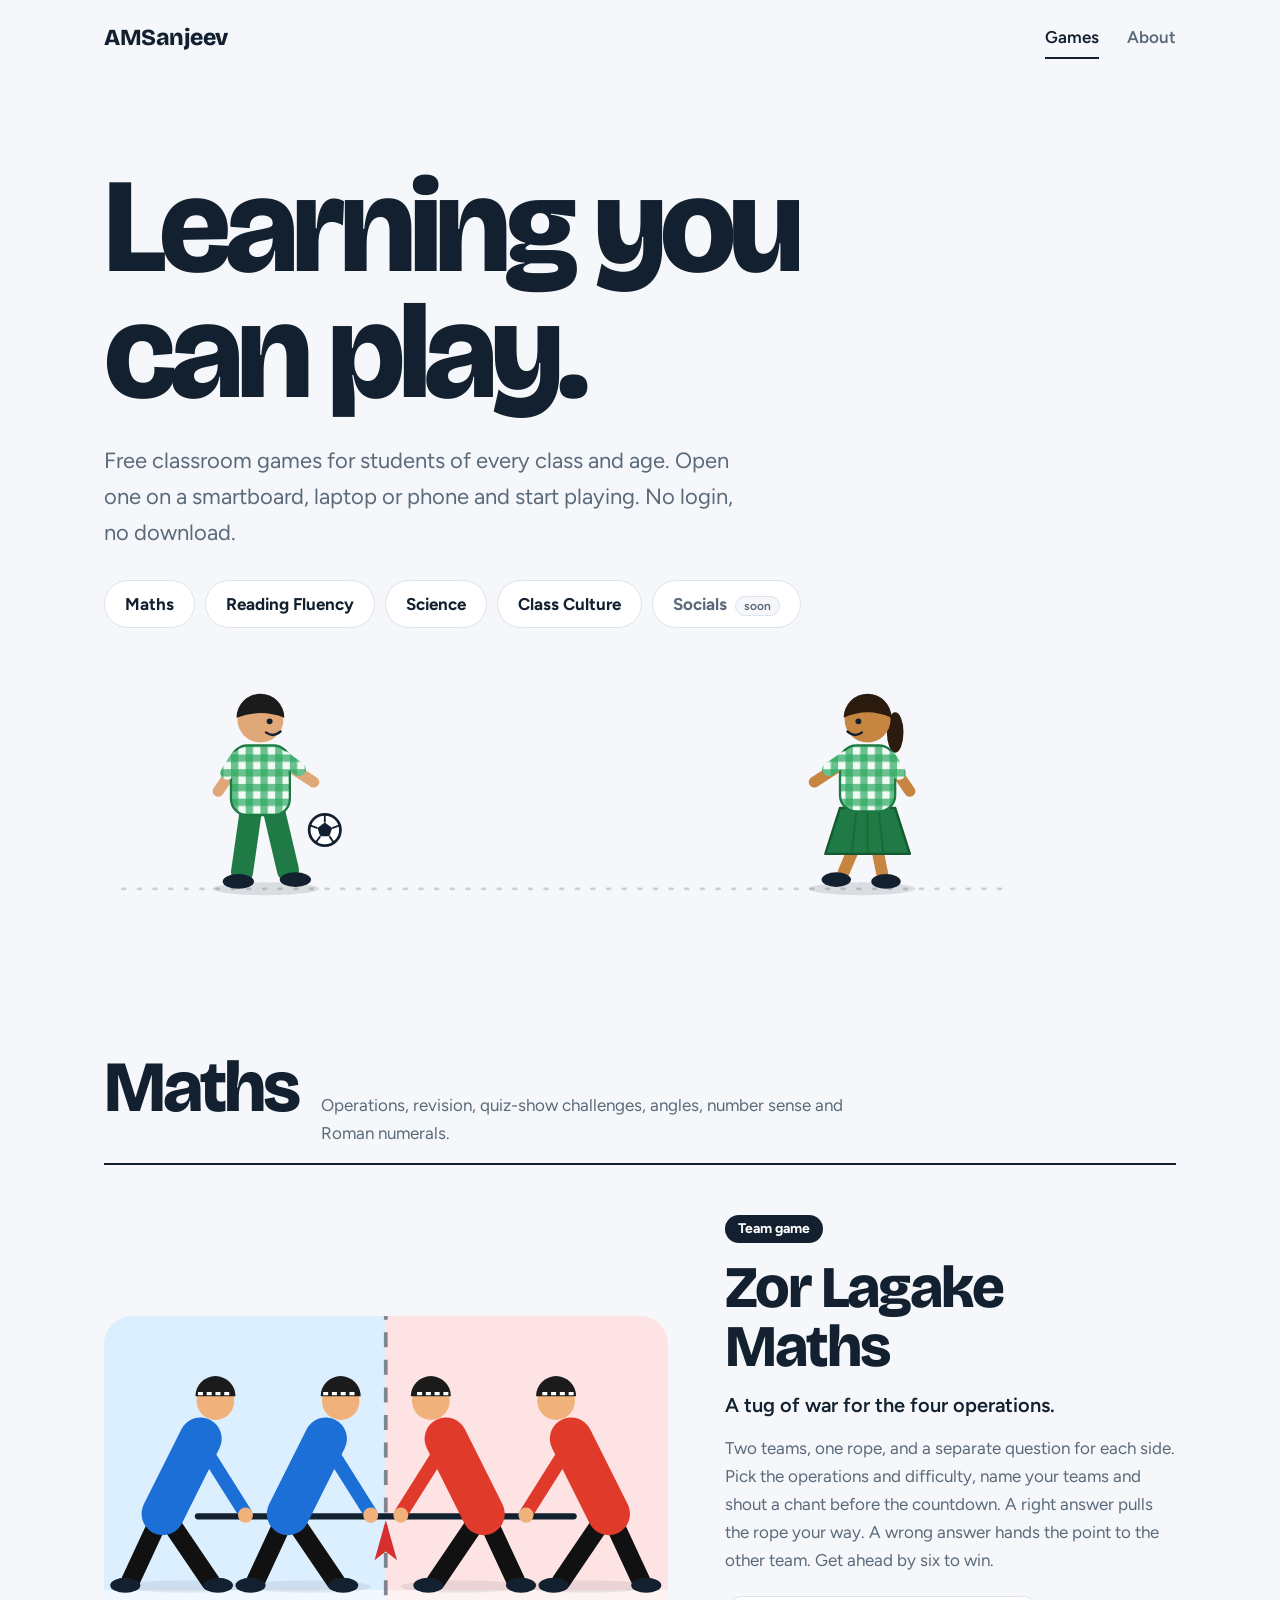
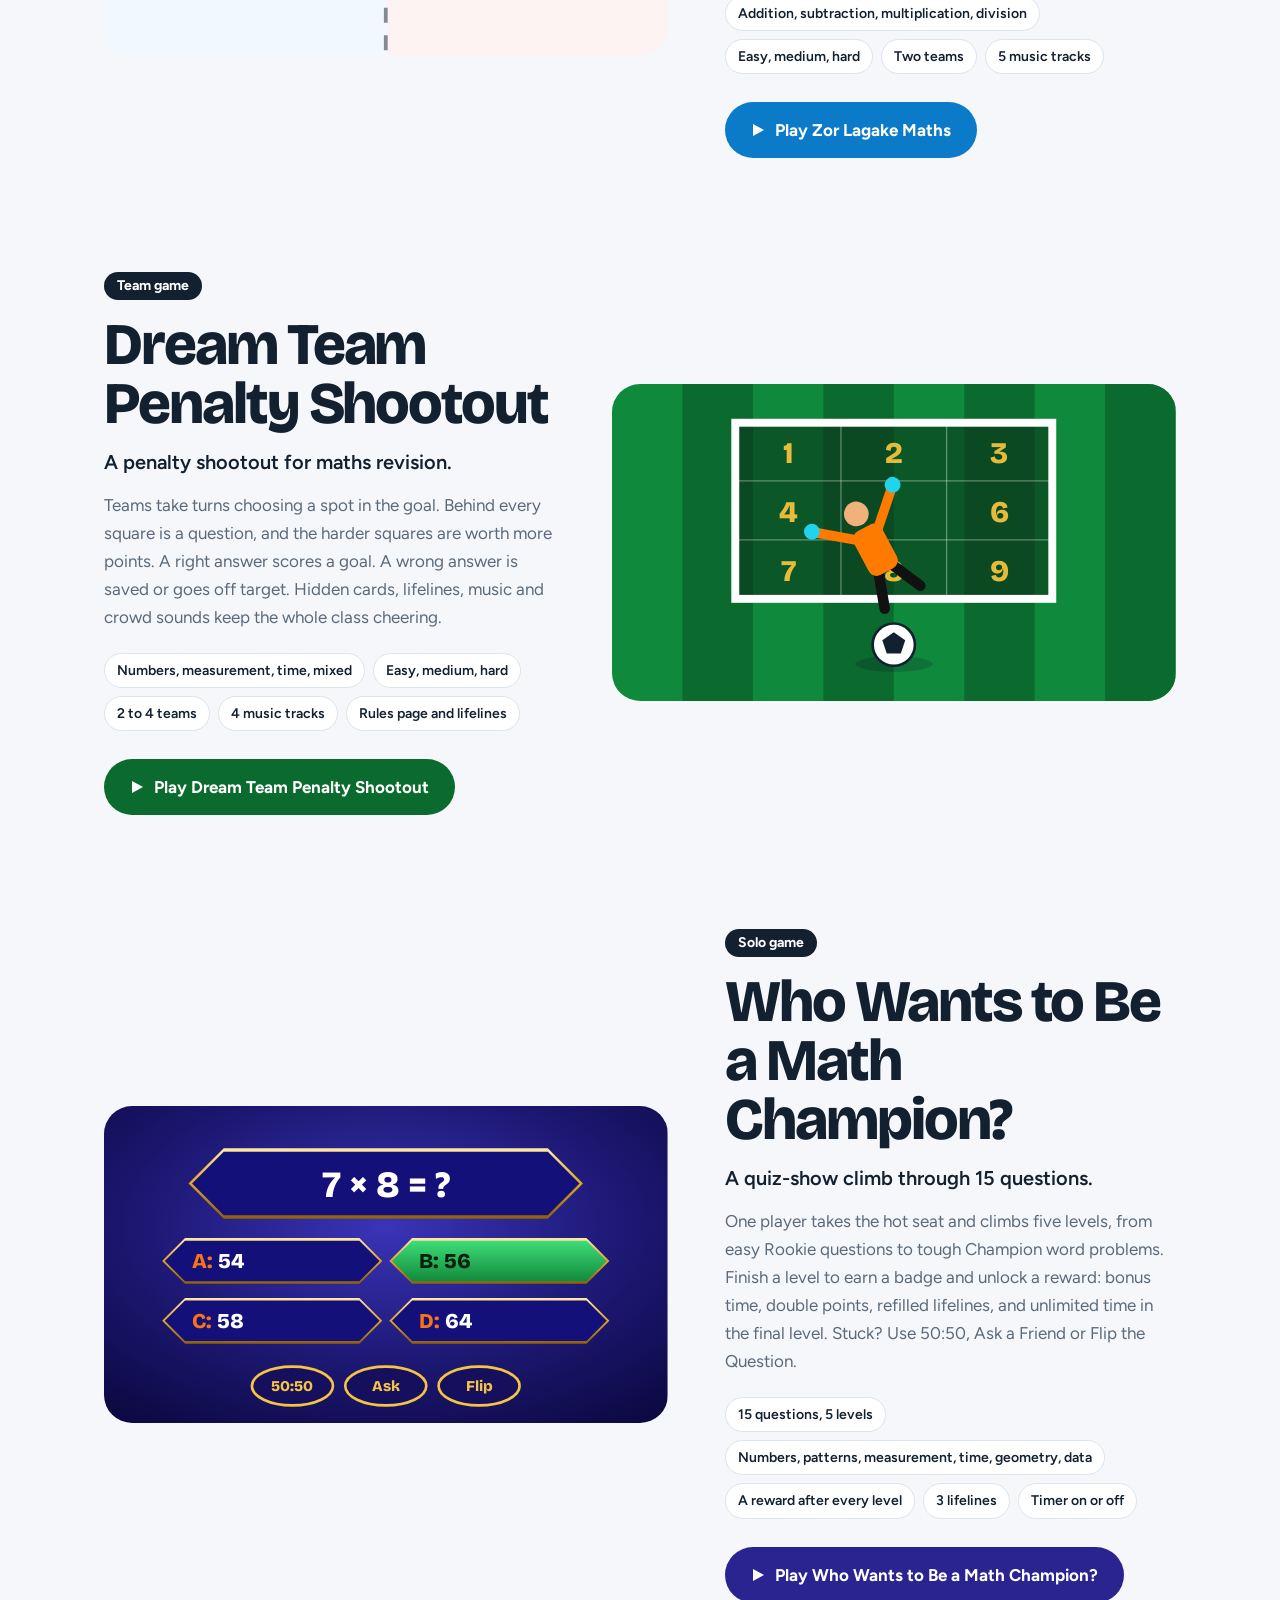
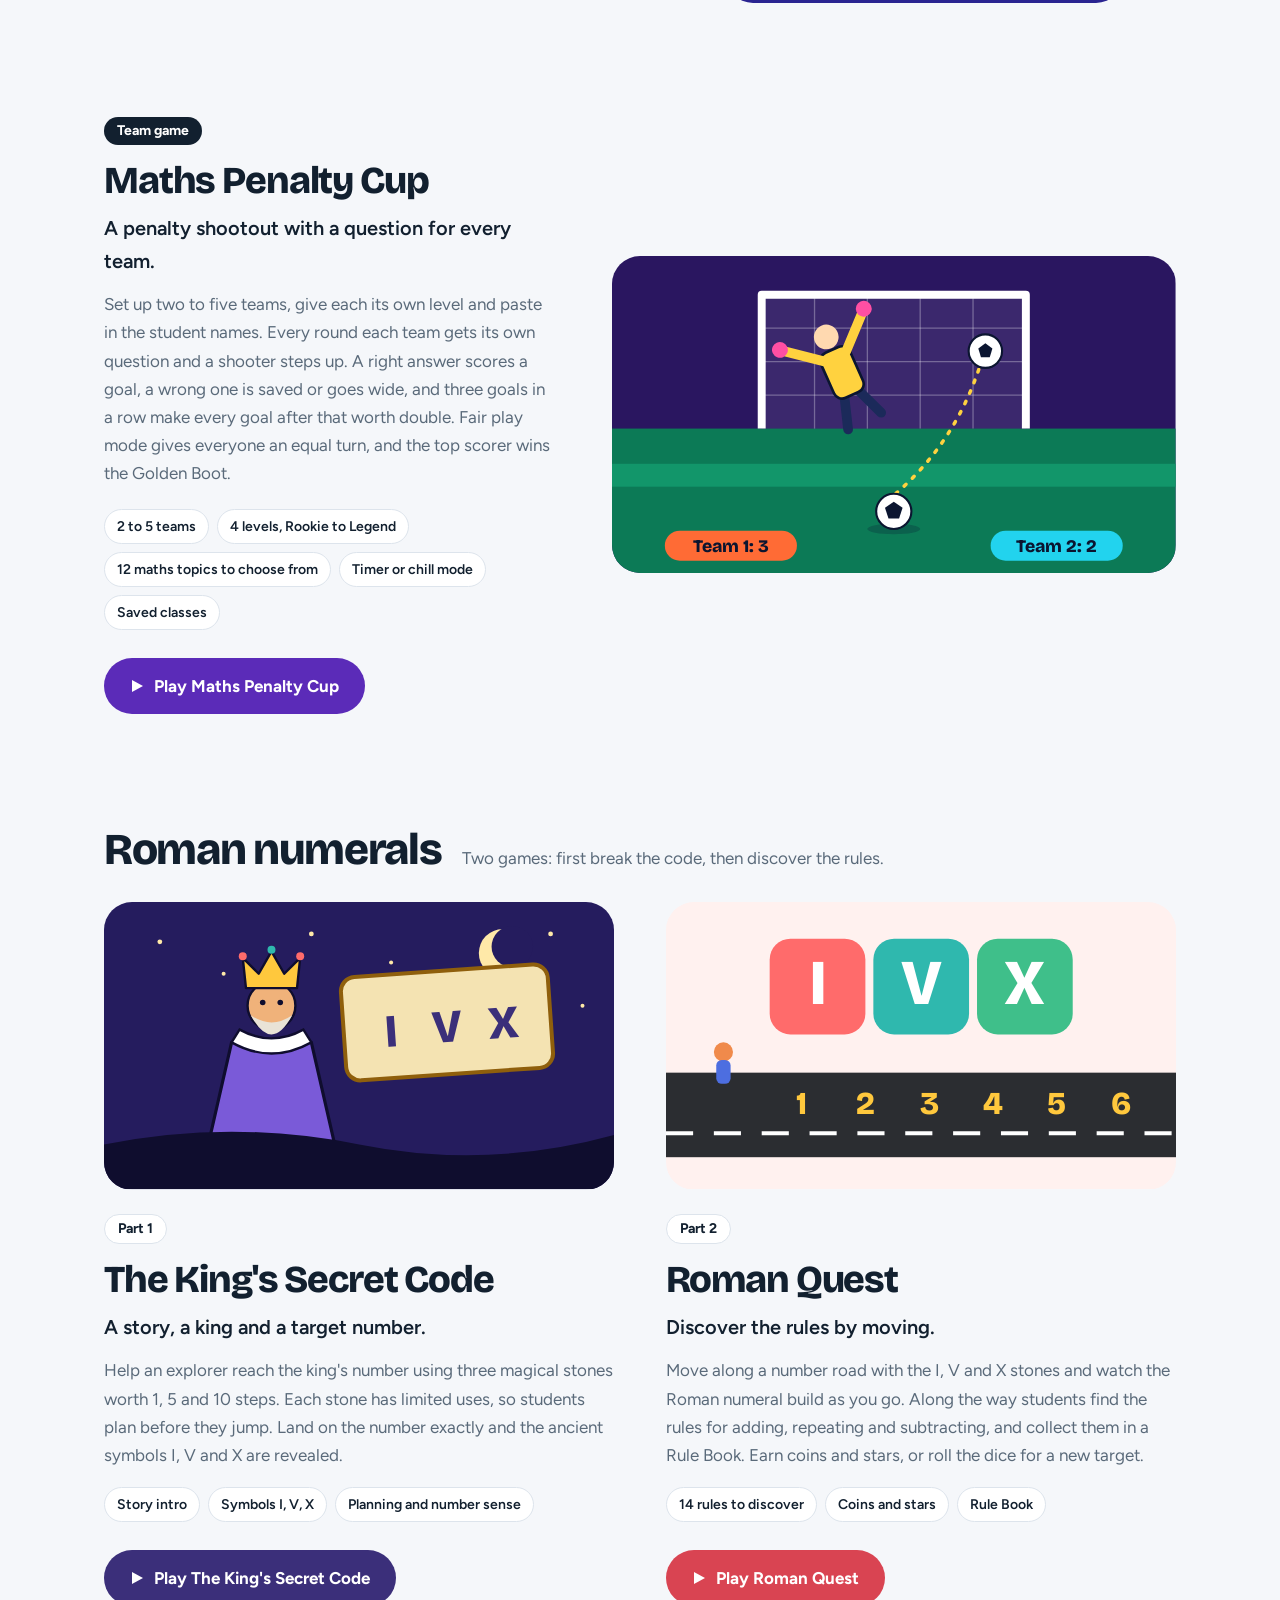
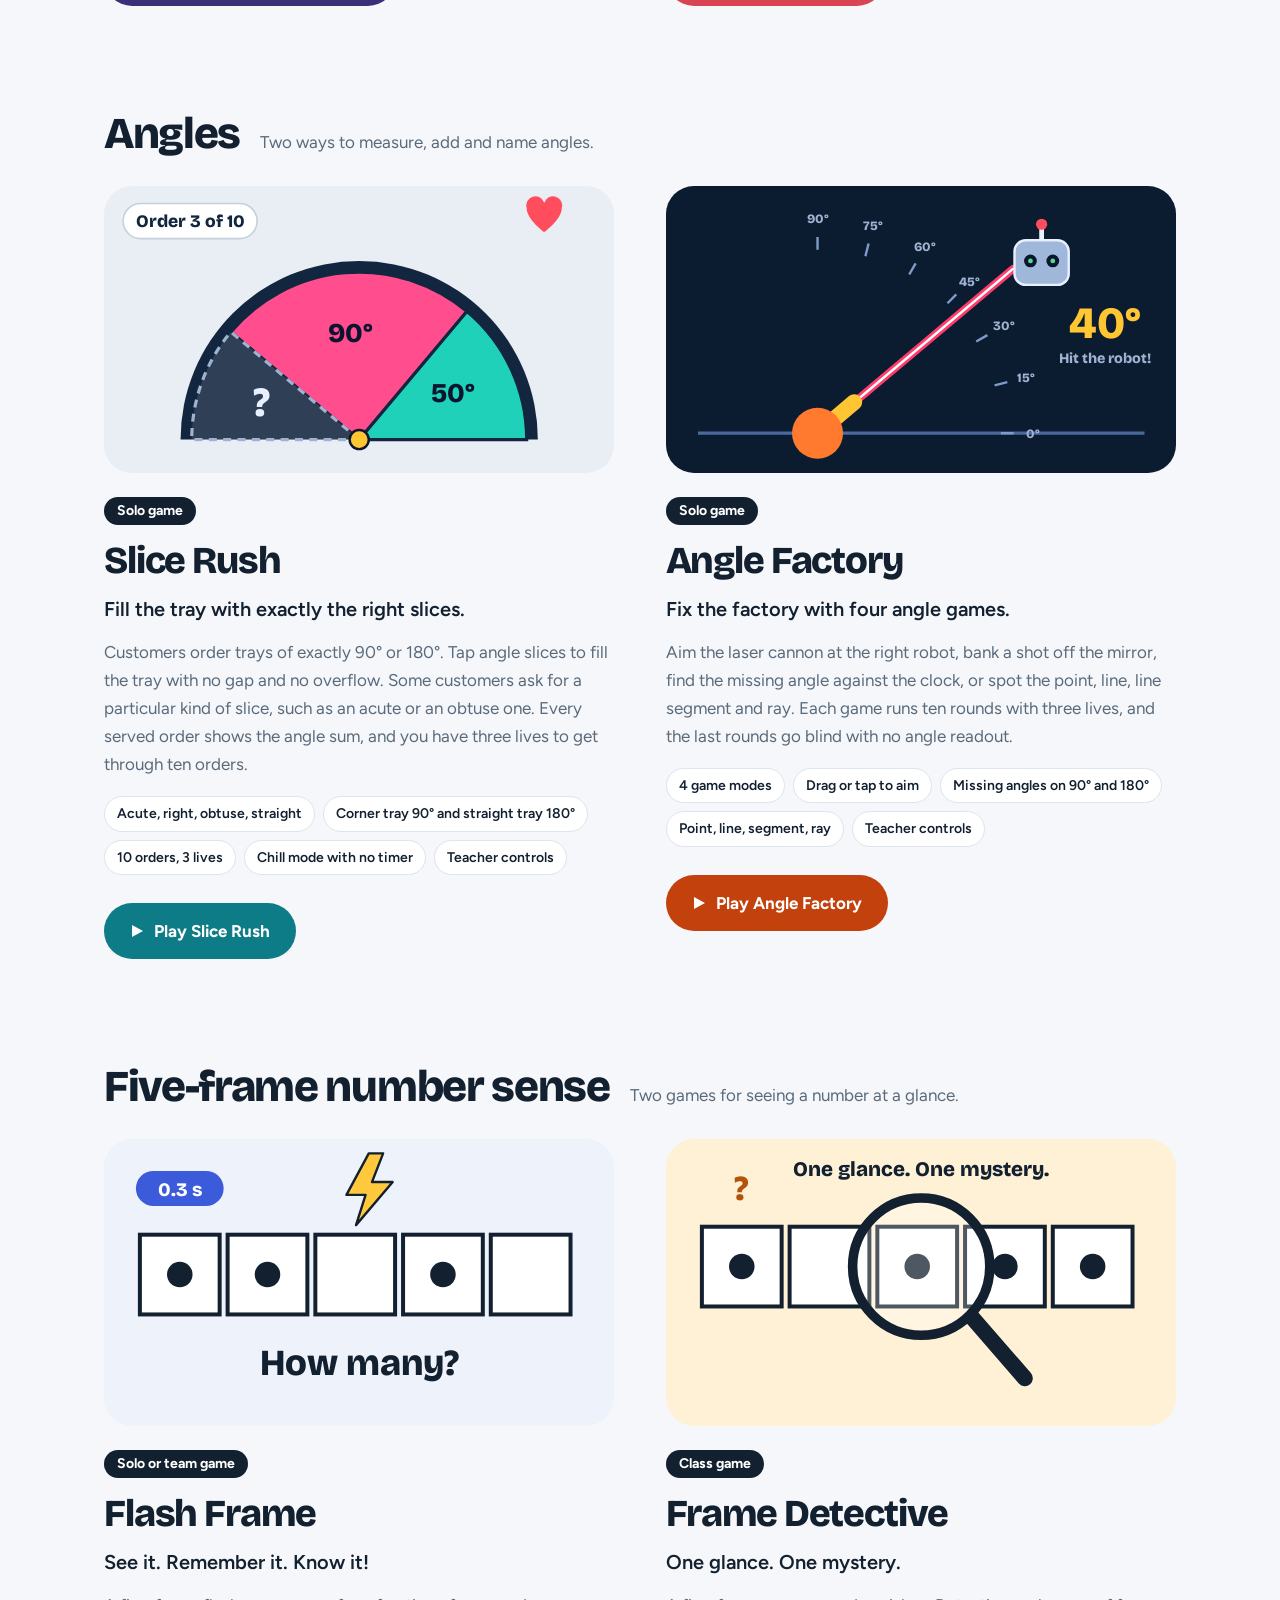
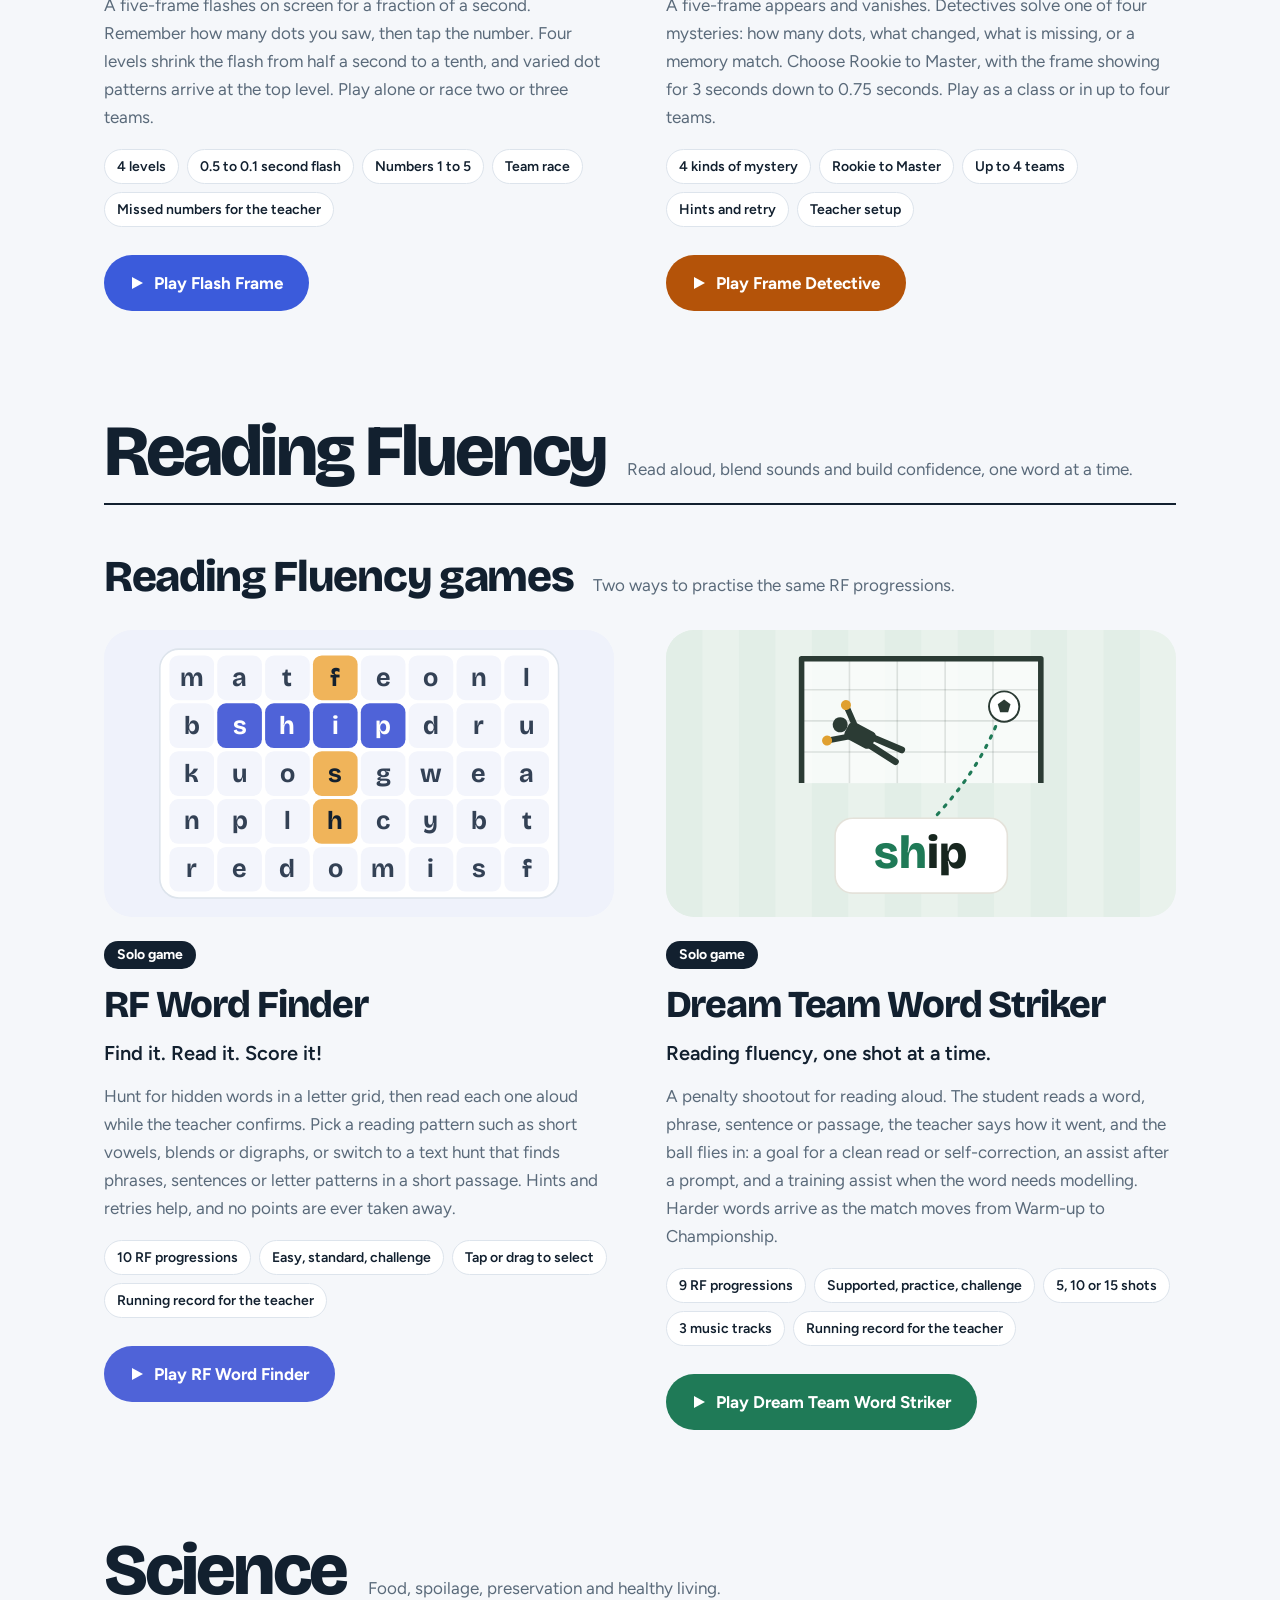
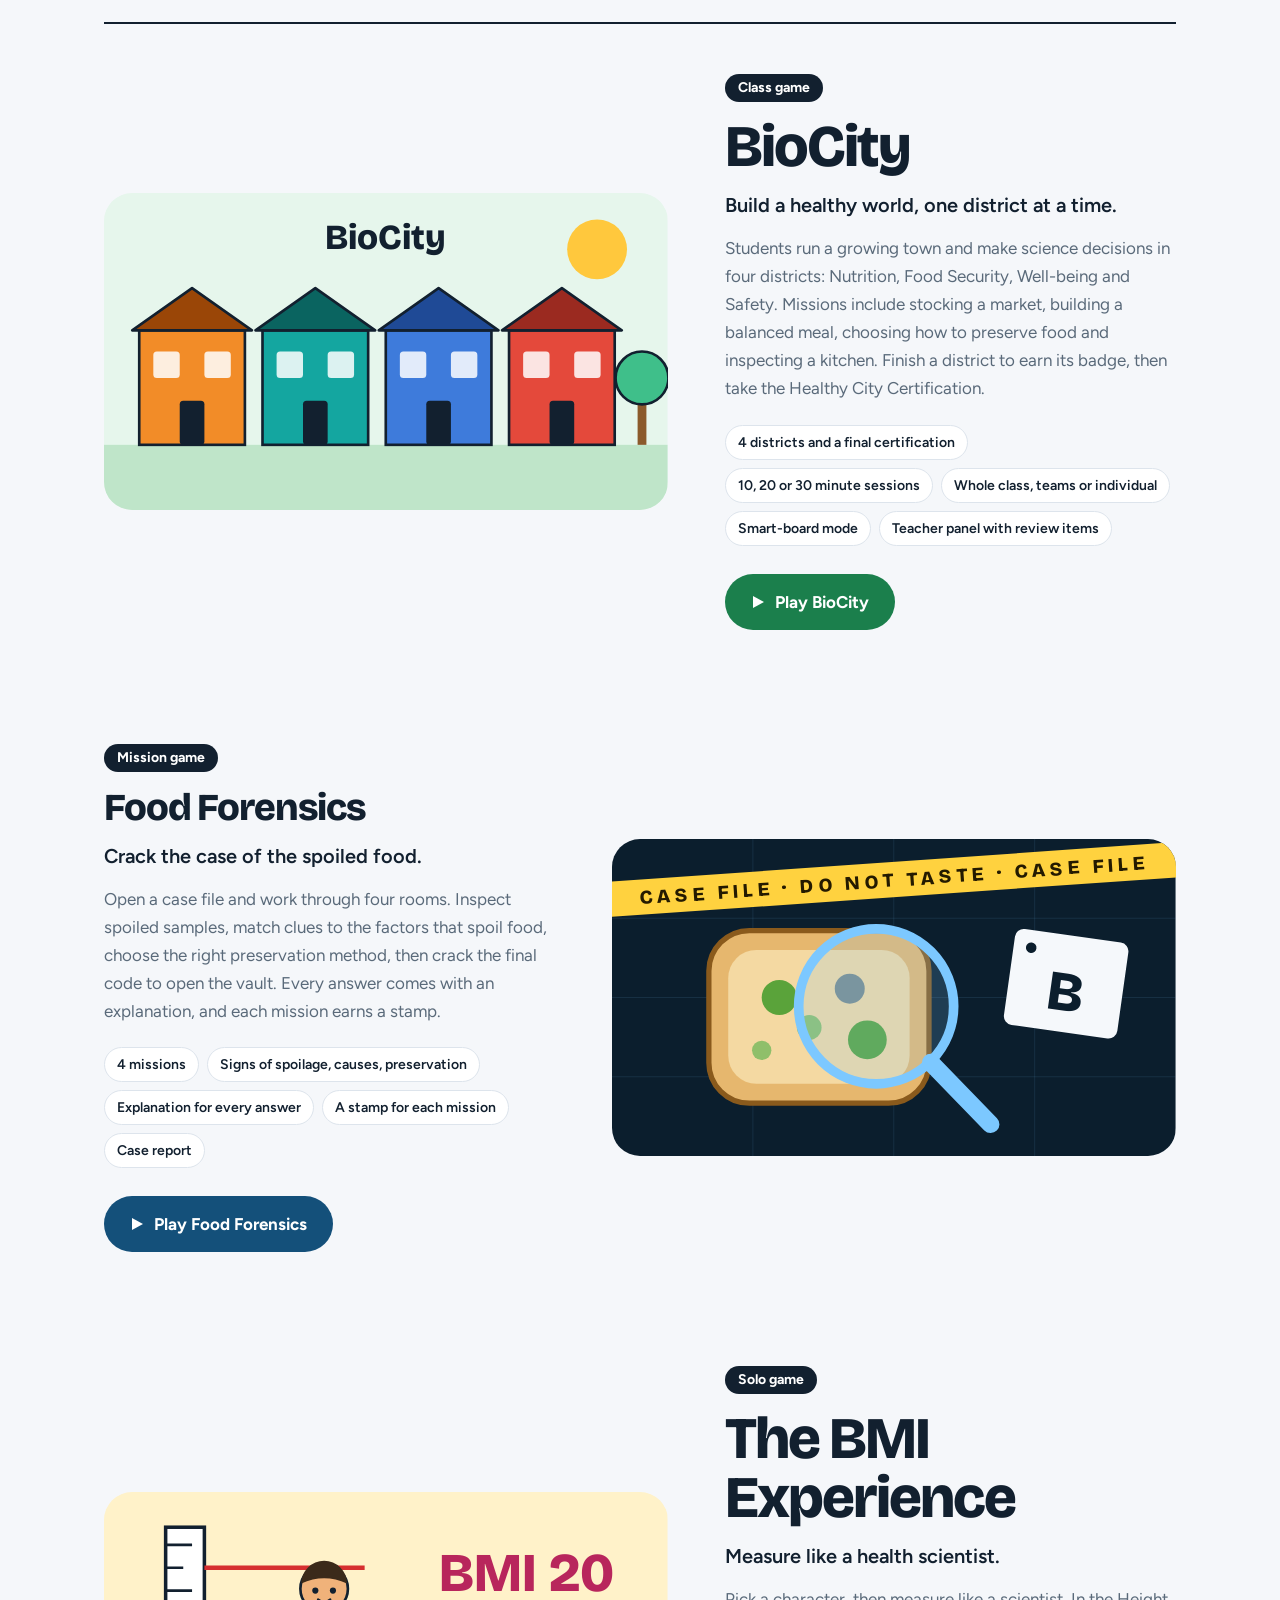
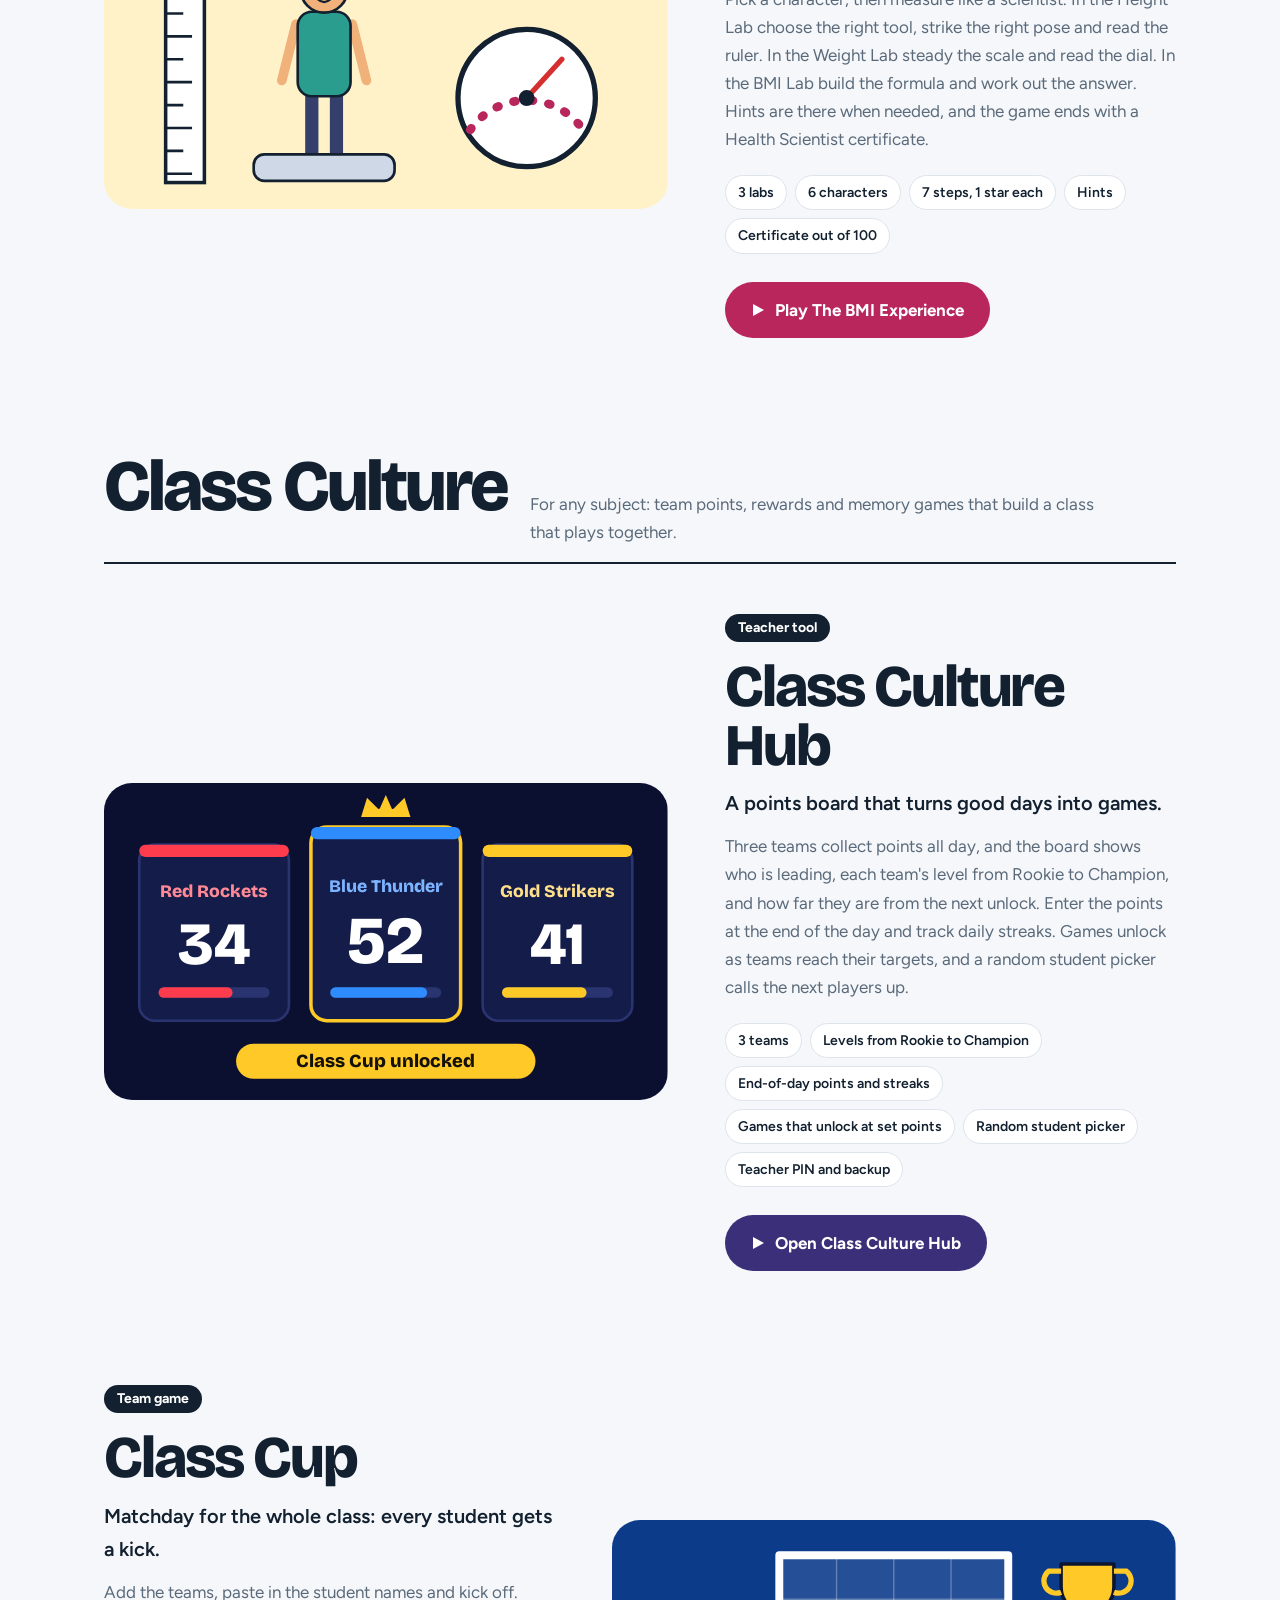
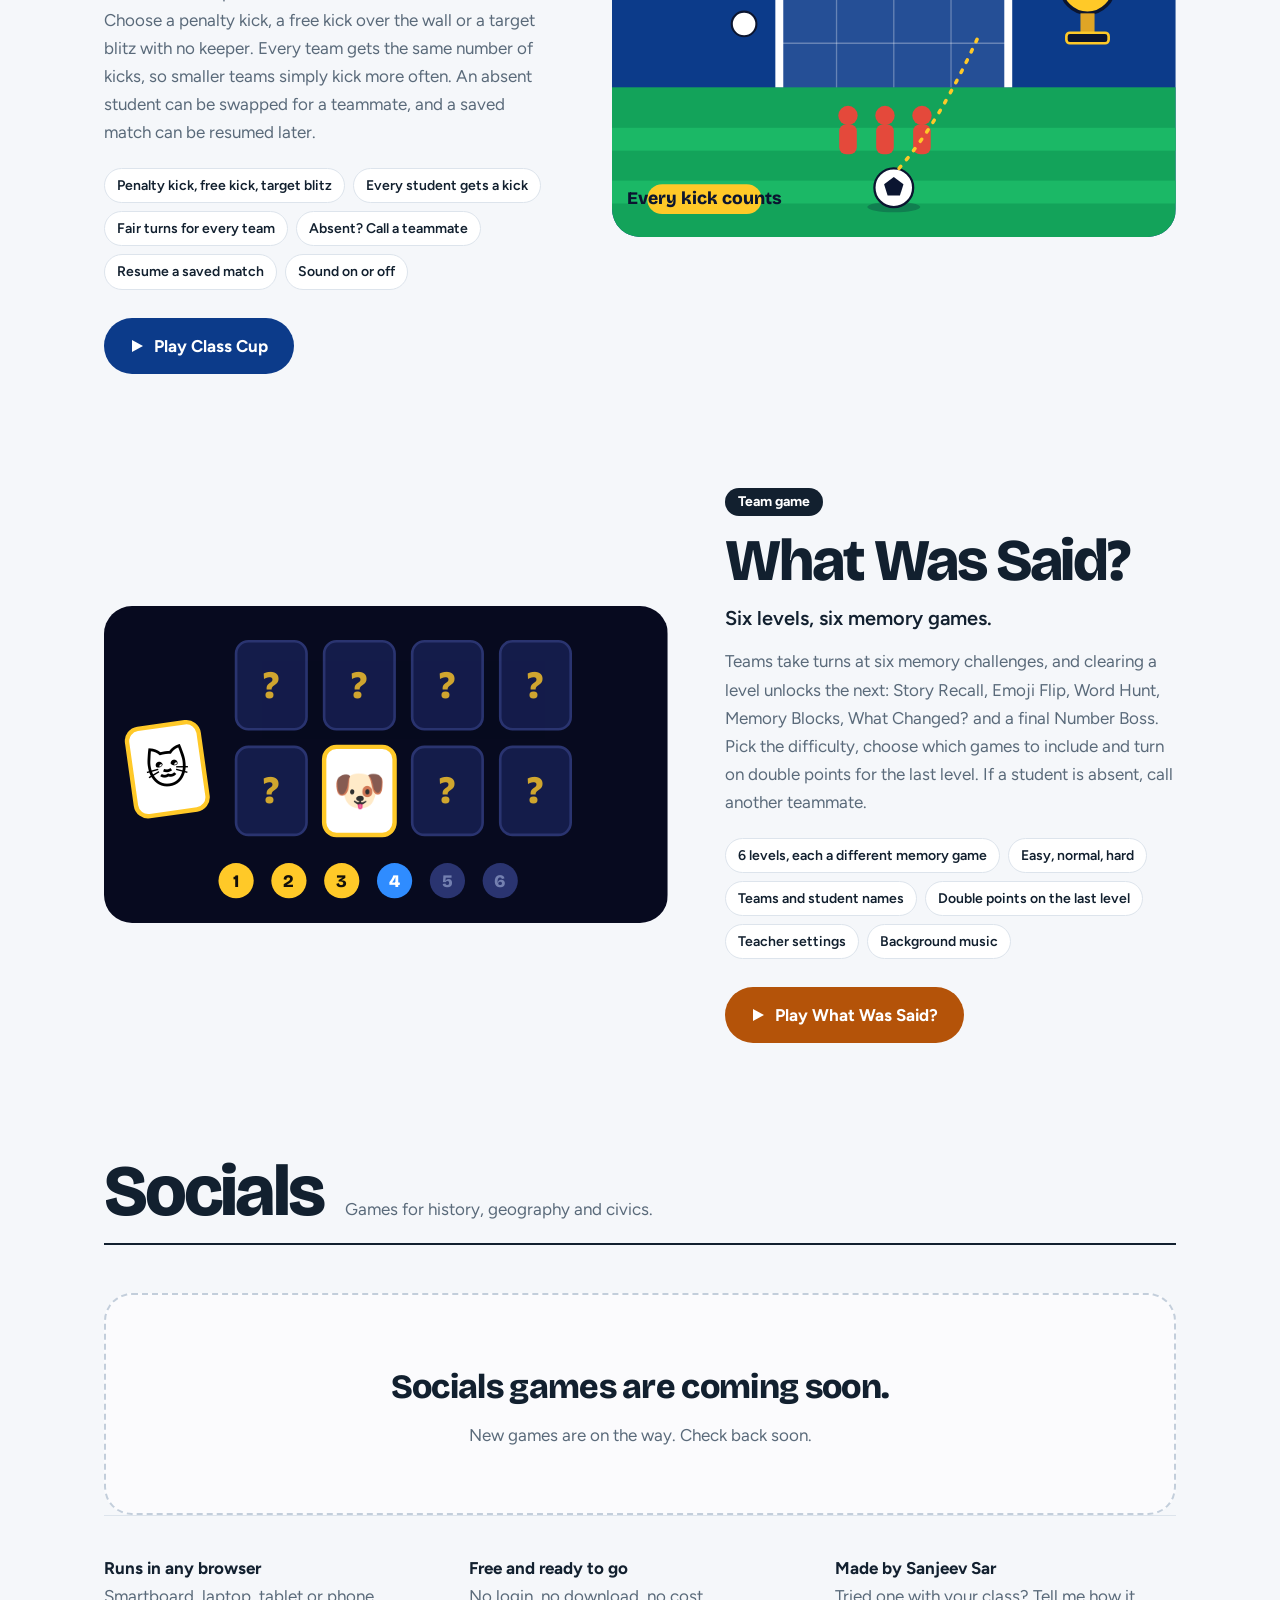
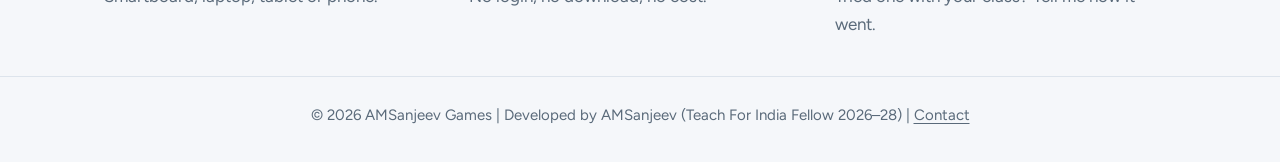
==== commit 918c4a2c: "Add files via upload" ====
--- a/index.html
+++ b/index.html
@@ -4,7 +4,7 @@
 <meta charset="UTF-8">
 <meta name="viewport" content="width=device-width, initial-scale=1.0">
 <title>AMSanjeev Games | Learning you can play</title>
-<meta name="description" content="Free classroom games for students of every class and age, sorted by subject: maths games including a tug of war for the four operations, a penalty cup, angles, five-frame number sense and Roman numerals; science games on food, spoilage, preservation and BMI; plus reading fluency (RF) word games. Socials coming soon. No login, plays in any browser.">
+<meta name="description" content="Free classroom games for students of every class and age, sorted by subject: maths games including a tug of war for the four operations, a penalty cup, angles, five-frame number sense and Roman numerals; science games on food, spoilage, preservation and BMI; plus reading fluency (RF) word games, and class culture tools and games: a team points hub, a kicking game and memory challenges. Socials coming soon. No login, plays in any browser.">
 <link rel="preconnect" href="https://fonts.googleapis.com">
 <link rel="preconnect" href="https://fonts.gstatic.com" crossorigin>
 <link href="https://fonts.googleapis.com/css2?family=Bricolage+Grotesque:opsz,wght@12..96,700;12..96,800&family=Figtree:wght@400;500;600;700&display=swap" rel="stylesheet">
@@ -28,7 +28,7 @@
     <section class="hero">
       <h1>Learning you can play.</h1>
       <p>Free classroom games for students of every class and age. Open one on a smartboard, laptop or phone and start playing. No login, no download.</p>
-      <nav class="subjects" aria-label="Jump to a subject"><a href="#maths">Maths</a><a href="#rf">Reading Fluency</a><a href="#science">Science</a><a href="#socials" class="later">Socials</a></nav>
+      <nav class="subjects" aria-label="Jump to a subject"><a href="#maths">Maths</a><a href="#rf">Reading Fluency</a><a href="#science">Science</a><a href="#class-culture">Class Culture</a><a href="#socials" class="later">Socials</a></nav>
 
       <div class="buddies">
         <svg viewBox="0 0 1000 260" role="img" aria-label="A boy on the left and a girl on the right, both in green check shirts, passing a football to each other">
@@ -573,6 +573,103 @@
 
     </section>
 
+    <!-- CLASS CULTURE -->
+    <section class="subject" id="class-culture" aria-labelledby="class-culture-h">
+      <div class="subject-head"><h2 id="class-culture-h">Class Culture</h2><p>For any subject: team points, rewards and memory games that build a class that plays together.</p></div>
+
+    <section class="feature game" id="class-culture-hub" style="--accent:#3b2f7a">
+      <a class="art" href="https://amsanjeev-fellow2026.github.io/Class-Culture-Hub/" target="_blank" rel="noopener" tabindex="-1" aria-hidden="true">
+<svg viewBox="0 0 640 360" role="img" aria-label="Three team score cards in red, blue and gold, with a crown on the leader and a progress bar toward an unlocked game">
+<rect width="640" height="360" fill="#0b1030"/>
+<g font-family="Bricolage Grotesque, Segoe UI, sans-serif" font-weight="800" text-anchor="middle">
+<rect x="40" y="70" width="170" height="200" rx="18" fill="#141c4a" stroke="#2a3470" stroke-width="3"/><rect x="40" y="70" width="170" height="14" rx="7" fill="#ff3b4e"/>
+<text x="125" y="130" font-size="20" fill="#ff8a96">Red Rockets</text><text x="125" y="205" font-size="68" fill="#fff">34</text>
+<rect x="62" y="232" width="126" height="12" rx="6" fill="#2a3470"/><rect x="62" y="232" width="84" height="12" rx="6" fill="#ff3b4e"/>
+<rect x="235" y="50" width="170" height="220" rx="18" fill="#141c4a" stroke="#ffc928" stroke-width="4"/><rect x="235" y="50" width="170" height="14" rx="7" fill="#2f8cff"/>
+<text x="320" y="124" font-size="20" fill="#7db4ff">Blue Thunder</text><text x="320" y="204" font-size="76" fill="#fff">52</text>
+<rect x="257" y="232" width="126" height="12" rx="6" fill="#2a3470"/><rect x="257" y="232" width="110" height="12" rx="6" fill="#2f8cff"/>
+<path d="M290 40l8-26 14 14 8-18 8 18 14-14 8 26z" fill="#ffc928" stroke="#0b1030" stroke-width="3" stroke-linejoin="round"/>
+<rect x="430" y="70" width="170" height="200" rx="18" fill="#141c4a" stroke="#2a3470" stroke-width="3"/><rect x="430" y="70" width="170" height="14" rx="7" fill="#ffc928"/>
+<text x="515" y="130" font-size="20" fill="#ffe08a">Gold Strikers</text><text x="515" y="205" font-size="68" fill="#fff">41</text>
+<rect x="452" y="232" width="126" height="12" rx="6" fill="#2a3470"/><rect x="452" y="232" width="96" height="12" rx="6" fill="#ffc928"/>
+<rect x="150" y="296" width="340" height="40" rx="20" fill="#ffc928"/><text x="320" y="323" font-size="21" fill="#14100a">Class Cup unlocked</text>
+</g></svg>
+      </a>
+      <div class="copy">
+        <span class="tag">Teacher tool</span>
+        <h2>Class Culture Hub</h2>
+        <p class="lede">A points board that turns good days into games.</p>
+        <p class="body">Three teams collect points all day, and the board shows who is leading, each team's level from Rookie to Champion, and how far they are from the next unlock. Enter the points at the end of the day and track daily streaks. Games unlock as teams reach their targets, and a random student picker calls the next players up.</p>
+        <ul class="facts"><li>3 teams</li><li>Levels from Rookie to Champion</li><li>End-of-day points and streaks</li><li>Games that unlock at set points</li><li>Random student picker</li><li>Teacher PIN and backup</li></ul>
+        <a class="play" href="https://amsanjeev-fellow2026.github.io/Class-Culture-Hub/" target="_blank" rel="noopener">
+          <svg viewBox="0 0 14 14" aria-hidden="true"><path d="M2 1l11 6-11 6z"/></svg>
+          Open Class Culture Hub
+        </a>
+      </div>
+    </section>
+
+    <section class="feature flip game" id="class-cup" style="--accent:#0c3b8a">
+      <a class="art" href="https://amsanjeev-fellow2026.github.io/Class_Cup/" target="_blank" rel="noopener" tabindex="-1" aria-hidden="true">
+<svg viewBox="0 0 640 360" role="img" aria-label="A pitch with a goal, a football on the spot and a wall of players, with a gold trophy">
+<rect width="640" height="360" fill="#0c3b8a"/>
+<rect y="190" width="640" height="170" fill="#13a35a"/><rect y="236" width="640" height="26" fill="#1bb866"/><rect y="296" width="640" height="26" fill="#1bb866"/>
+<rect x="190" y="40" width="260" height="150" fill="#fff" opacity=".1"/>
+<g stroke="#fff" stroke-opacity=".3" stroke-width="1.5"><line x1="255" y1="40" x2="255" y2="190"/><line x1="320" y1="40" x2="320" y2="190"/><line x1="385" y1="40" x2="385" y2="190"/><line x1="190" y1="90" x2="450" y2="90"/><line x1="190" y1="140" x2="450" y2="140"/></g>
+<path d="M190 190V40H450V190" fill="none" stroke="#fff" stroke-width="9" stroke-linejoin="round"/>
+<g fill="#e4493b"><circle cx="268" cy="222" r="11"/><rect x="258" y="232" width="20" height="34" rx="8"/><circle cx="310" cy="222" r="11"/><rect x="300" y="232" width="20" height="34" rx="8"/><circle cx="352" cy="222" r="11"/><rect x="342" y="232" width="20" height="34" rx="8"/></g>
+<g fill="#ffc928" stroke="#0b1530" stroke-width="2.4"><circle cx="150" cy="118" r="14" fill="#fff"/></g>
+<g transform="translate(540 84)"><path d="M-30 -34h60v26a30 30 0 0 1 -60 0z" fill="#ffc928" stroke="#0b1530" stroke-width="4" stroke-linejoin="round"/><path d="M-30 -26h-14a14 14 0 0 0 14 24M30 -26h14a14 14 0 0 1 -14 24" fill="none" stroke="#ffc928" stroke-width="6"/><rect x="-8" y="22" width="16" height="22" fill="#e0a526"/><rect x="-24" y="44" width="48" height="12" rx="4" fill="#0b1530" stroke="#ffc928" stroke-width="3"/></g>
+<ellipse cx="320" cy="326" rx="30" ry="6" fill="#0b1530" opacity=".25"/>
+<circle cx="320" cy="304" r="22" fill="#fff" stroke="#0b1530" stroke-width="2.6"/><polygon points="320,292 331,300 327,313 313,313 309,300" fill="#0b1530"/>
+<path d="M326 282 Q372 230 418 128" fill="none" stroke="#ffc928" stroke-width="4" stroke-dasharray="3 10" stroke-linecap="round"/>
+<g font-family="Bricolage Grotesque, Segoe UI, sans-serif" font-weight="800" font-size="20" text-anchor="middle"><rect x="40" y="300" width="130" height="34" rx="17" fill="#ffc928"/><text x="105" y="323" fill="#0b1530">Every kick counts</text></g>
+</svg>
+      </a>
+      <div class="copy">
+        <span class="tag">Team game</span>
+        <h2>Class Cup</h2>
+        <p class="lede">Matchday for the whole class: every student gets a kick.</p>
+        <p class="body">Add the teams, paste in the student names and kick off. Choose a penalty kick, a free kick over the wall or a target blitz with no keeper. Every team gets the same number of kicks, so smaller teams simply kick more often. An absent student can be swapped for a teammate, and a saved match can be resumed later.</p>
+        <ul class="facts"><li>Penalty kick, free kick, target blitz</li><li>Every student gets a kick</li><li>Fair turns for every team</li><li>Absent? Call a teammate</li><li>Resume a saved match</li><li>Sound on or off</li></ul>
+        <a class="play" href="https://amsanjeev-fellow2026.github.io/Class_Cup/" target="_blank" rel="noopener">
+          <svg viewBox="0 0 14 14" aria-hidden="true"><path d="M2 1l11 6-11 6z"/></svg>
+          Play Class Cup
+        </a>
+      </div>
+    </section>
+
+    <section class="feature game" id="what-was-said" style="--accent:#b45309">
+      <a class="art" href="https://amsanjeev-fellow2026.github.io/What-Was-Said/" target="_blank" rel="noopener" tabindex="-1" aria-hidden="true">
+<svg viewBox="0 0 640 360" role="img" aria-label="A grid of face-down cards with two flipped to show a dog and a cat, above a row of six level stars">
+<rect width="640" height="360" fill="#070a1f"/>
+<g fill="#141c4a" stroke="#2a3470" stroke-width="3">
+<rect x="150" y="40" width="80" height="100" rx="14"/><rect x="250" y="40" width="80" height="100" rx="14"/><rect x="350" y="40" width="80" height="100" rx="14"/><rect x="450" y="40" width="80" height="100" rx="14"/>
+<rect x="150" y="160" width="80" height="100" rx="14"/><rect x="350" y="160" width="80" height="100" rx="14"/><rect x="450" y="160" width="80" height="100" rx="14"/></g>
+<rect x="250" y="160" width="80" height="100" rx="14" fill="#fff" stroke="#ffc928" stroke-width="5"/>
+<text x="290" y="226" font-size="48" text-anchor="middle">&#128054;</text>
+<g font-family="Bricolage Grotesque, Segoe UI, sans-serif" font-weight="800" font-size="44" text-anchor="middle" fill="#ffc928" opacity=".8"><text x="190" y="104">?</text><text x="290" y="104">?</text><text x="390" y="104">?</text><text x="490" y="104">?</text><text x="190" y="224">?</text><text x="390" y="224">?</text><text x="490" y="224">?</text></g>
+<g transform="translate(40 210) rotate(-8)"><rect x="-6" y="-70" width="82" height="100" rx="14" fill="#fff" stroke="#ffc928" stroke-width="5"/><text x="35" y="-4" font-size="48" text-anchor="middle">&#128049;</text></g>
+<g>
+<circle cx="150" cy="312" r="20" fill="#ffc928"/><circle cx="210" cy="312" r="20" fill="#ffc928"/><circle cx="270" cy="312" r="20" fill="#ffc928"/><circle cx="330" cy="312" r="20" fill="#2f8cff"/><circle cx="390" cy="312" r="20" fill="#2a3470"/><circle cx="450" cy="312" r="20" fill="#2a3470"/>
+<g font-family="Bricolage Grotesque, Segoe UI, sans-serif" font-weight="800" font-size="20" text-anchor="middle" fill="#14100a"><text x="150" y="319">1</text><text x="210" y="319">2</text><text x="270" y="319">3</text></g>
+<g font-family="Bricolage Grotesque, Segoe UI, sans-serif" font-weight="800" font-size="20" text-anchor="middle" fill="#fff"><text x="330" y="319">4</text></g>
+<g font-family="Bricolage Grotesque, Segoe UI, sans-serif" font-weight="800" font-size="20" text-anchor="middle" fill="#7480b0"><text x="390" y="319">5</text><text x="450" y="319">6</text></g>
+</g></svg>
+      </a>
+      <div class="copy">
+        <span class="tag">Team game</span>
+        <h2>What Was Said?</h2>
+        <p class="lede">Six levels, six memory games.</p>
+        <p class="body">Teams take turns at six memory challenges, and clearing a level unlocks the next: Story Recall, Emoji Flip, Word Hunt, Memory Blocks, What Changed? and a final Number Boss. Pick the difficulty, choose which games to include and turn on double points for the last level. If a student is absent, call another teammate.</p>
+        <ul class="facts"><li>6 levels, each a different memory game</li><li>Easy, normal, hard</li><li>Teams and student names</li><li>Double points on the last level</li><li>Teacher settings</li><li>Background music</li></ul>
+        <a class="play" href="https://amsanjeev-fellow2026.github.io/What-Was-Said/" target="_blank" rel="noopener">
+          <svg viewBox="0 0 14 14" aria-hidden="true"><path d="M2 1l11 6-11 6z"/></svg>
+          Play What Was Said?
+        </a>
+      </div>
+    </section>
+    </section>
+
     <!-- SOCIALS -->
     <section class="subject" id="socials" aria-labelledby="socials-h">
       <div class="subject-head"><h2 id="socials-h">Socials</h2><p>Games for history, geography and civics.</p></div>
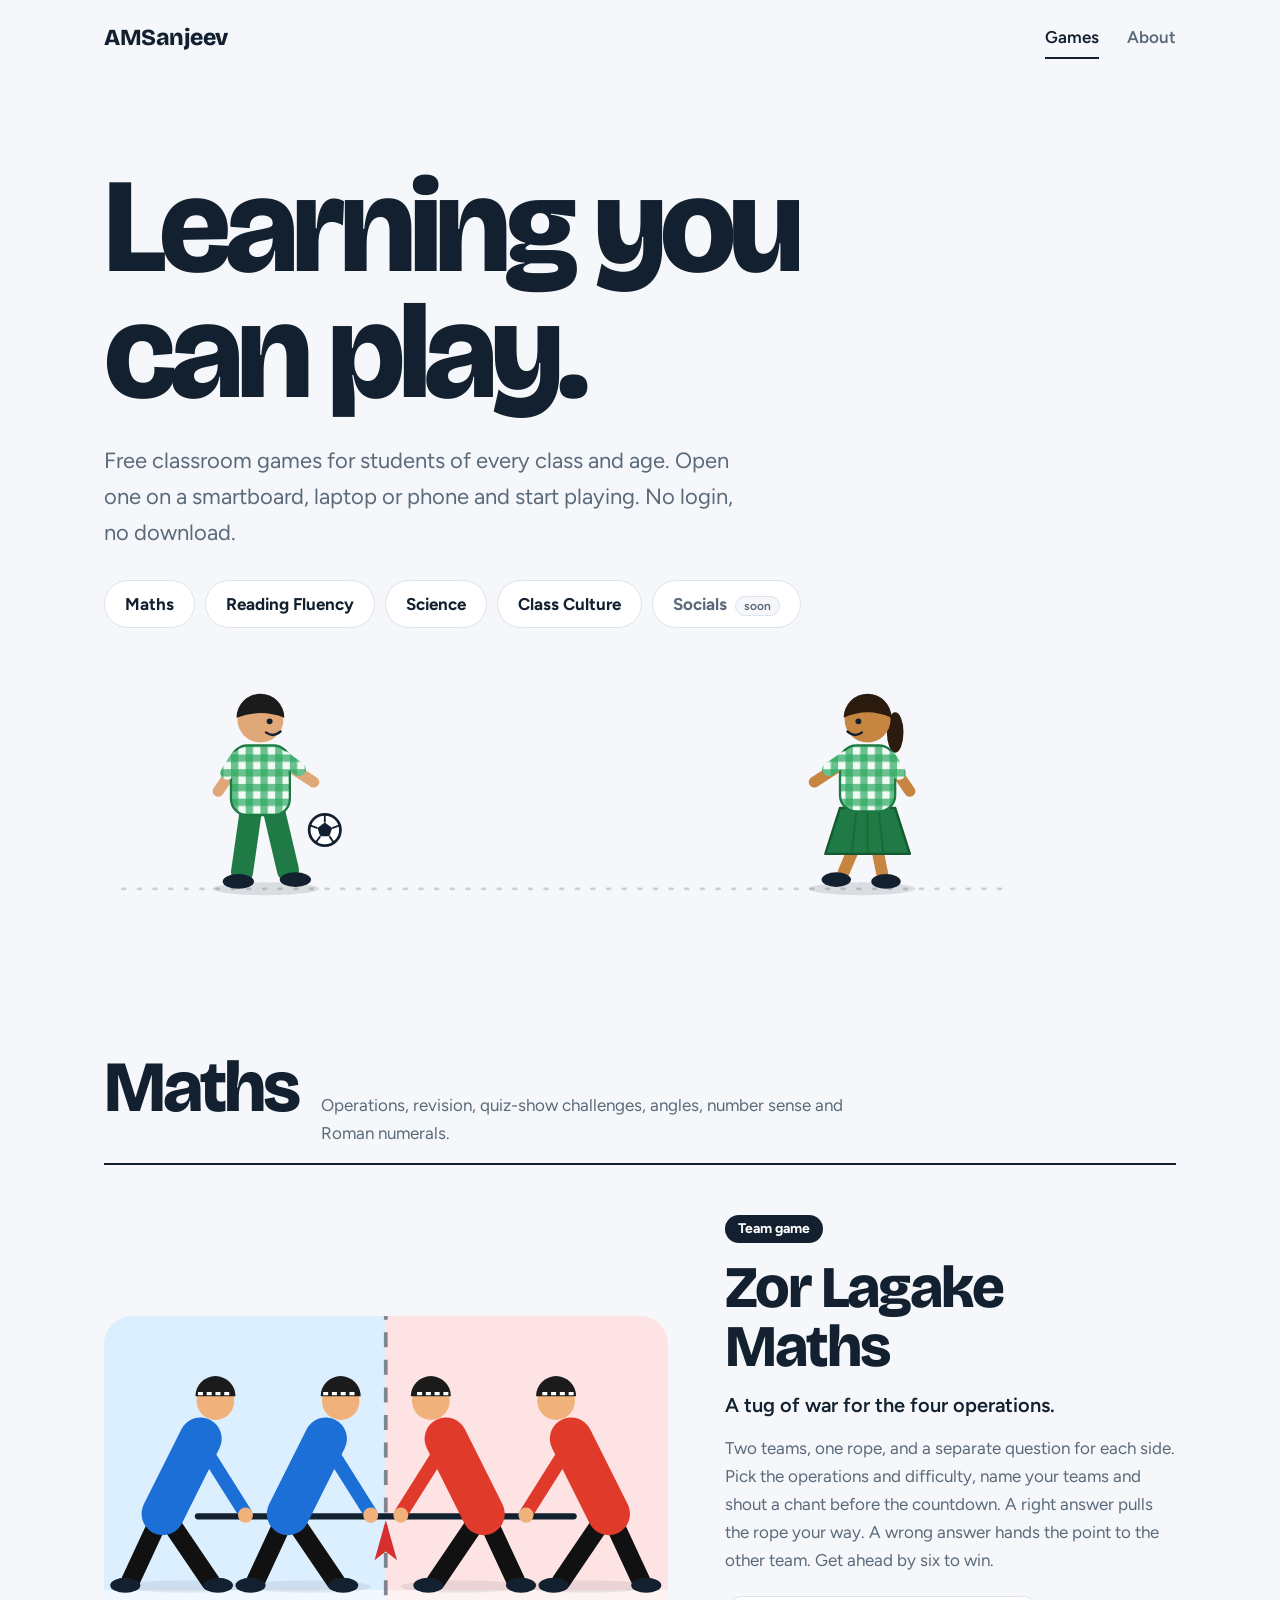
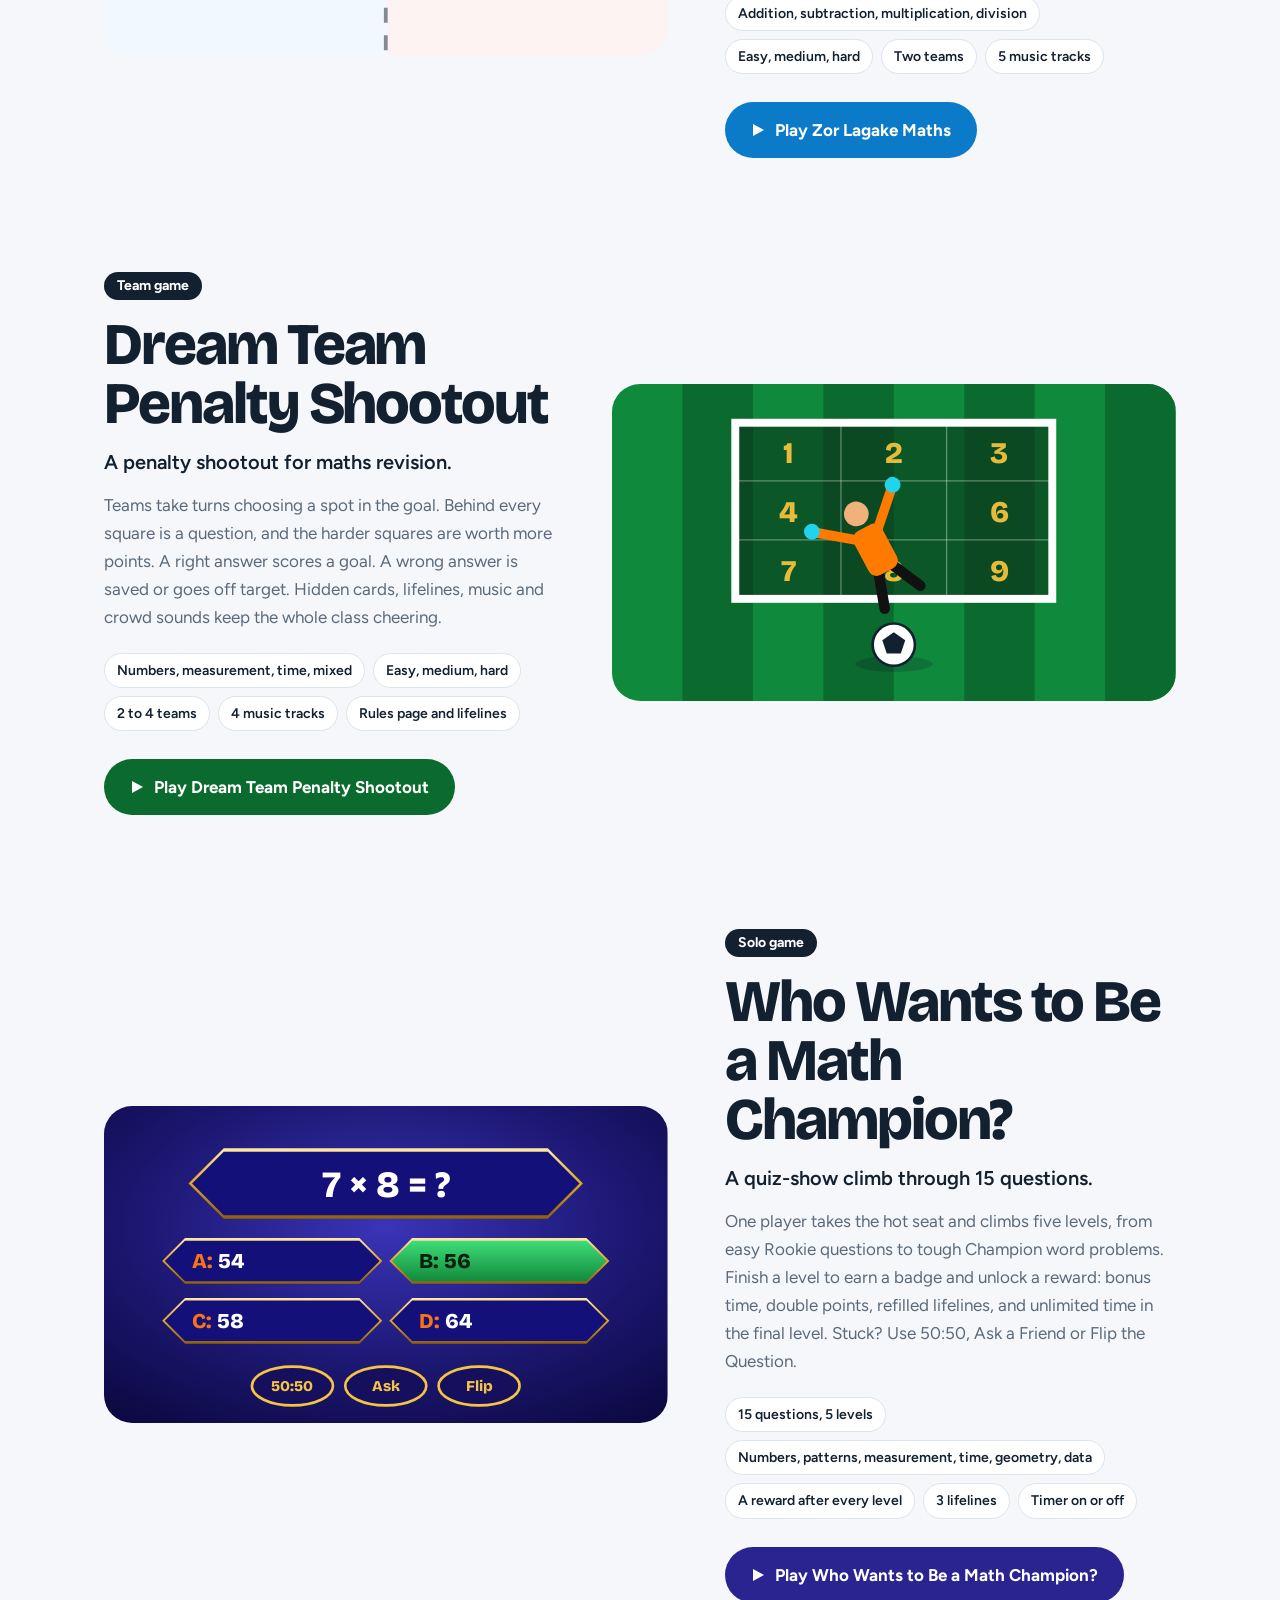
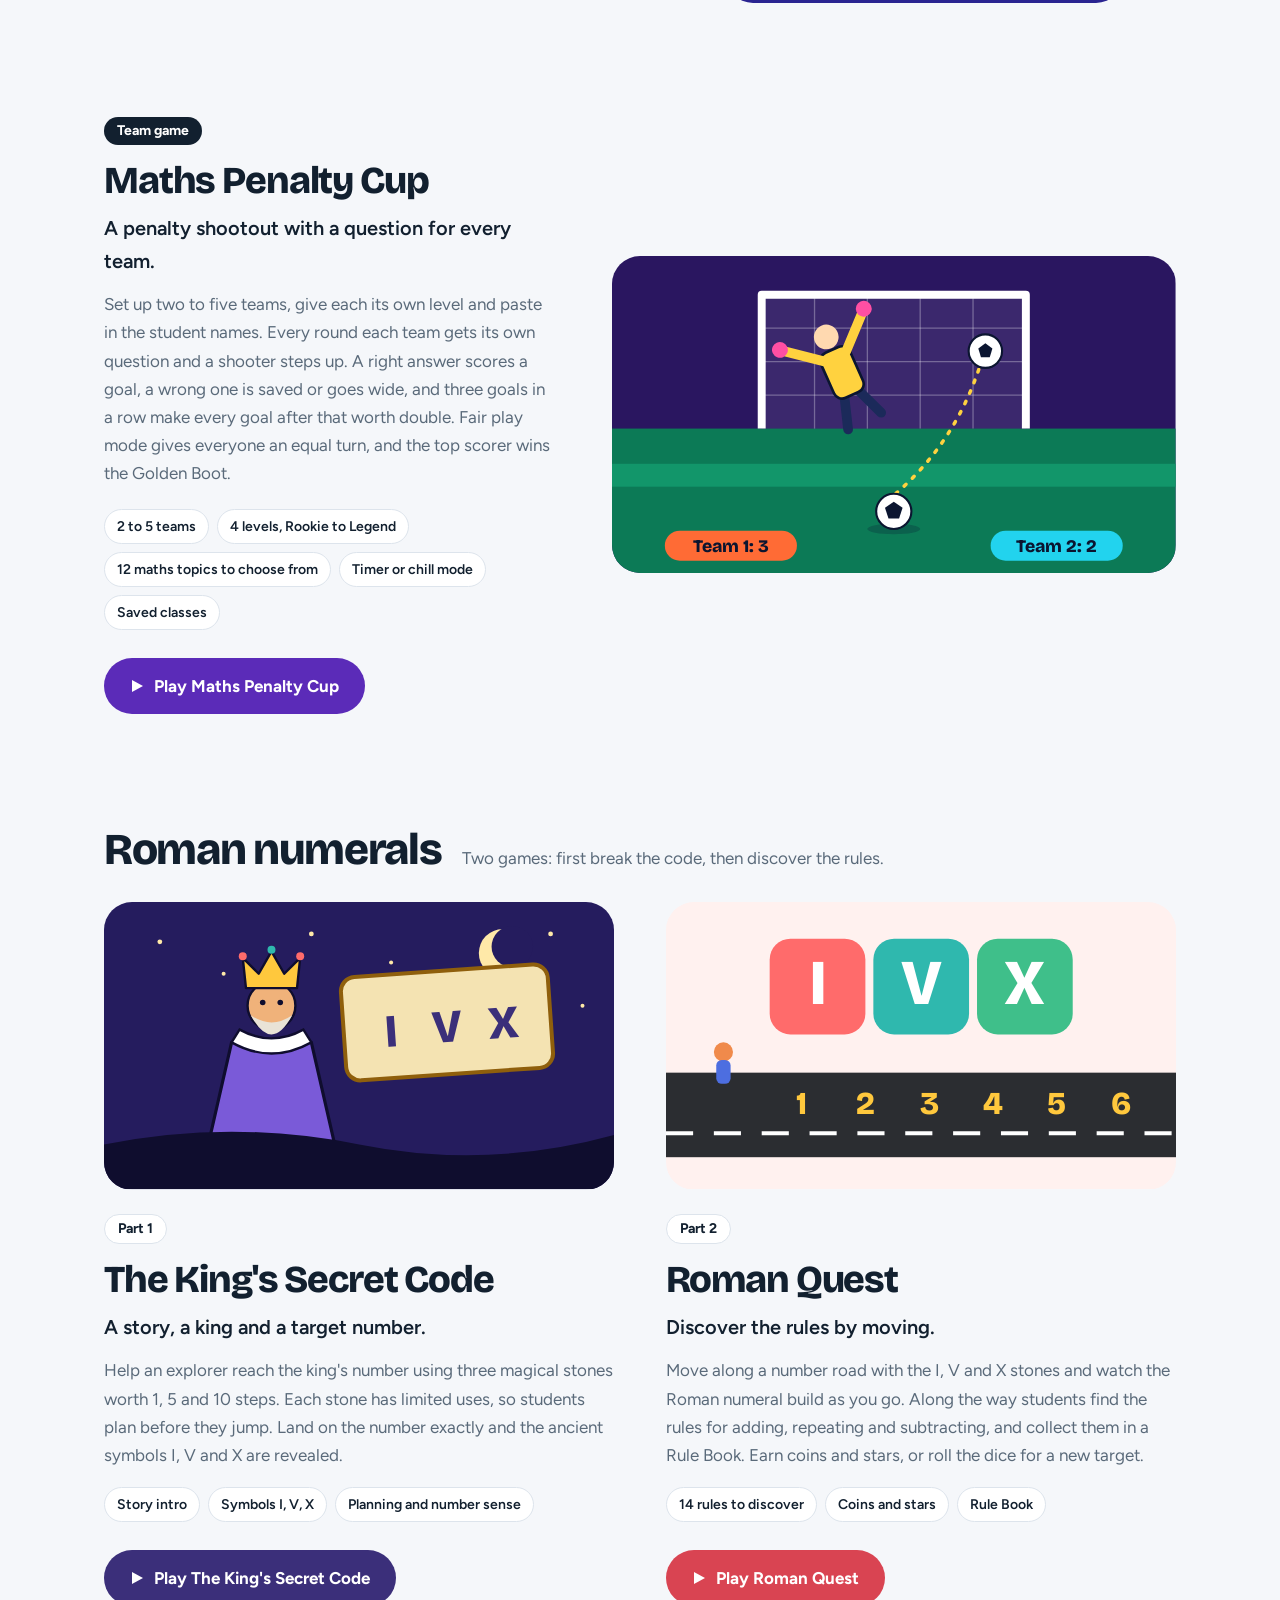
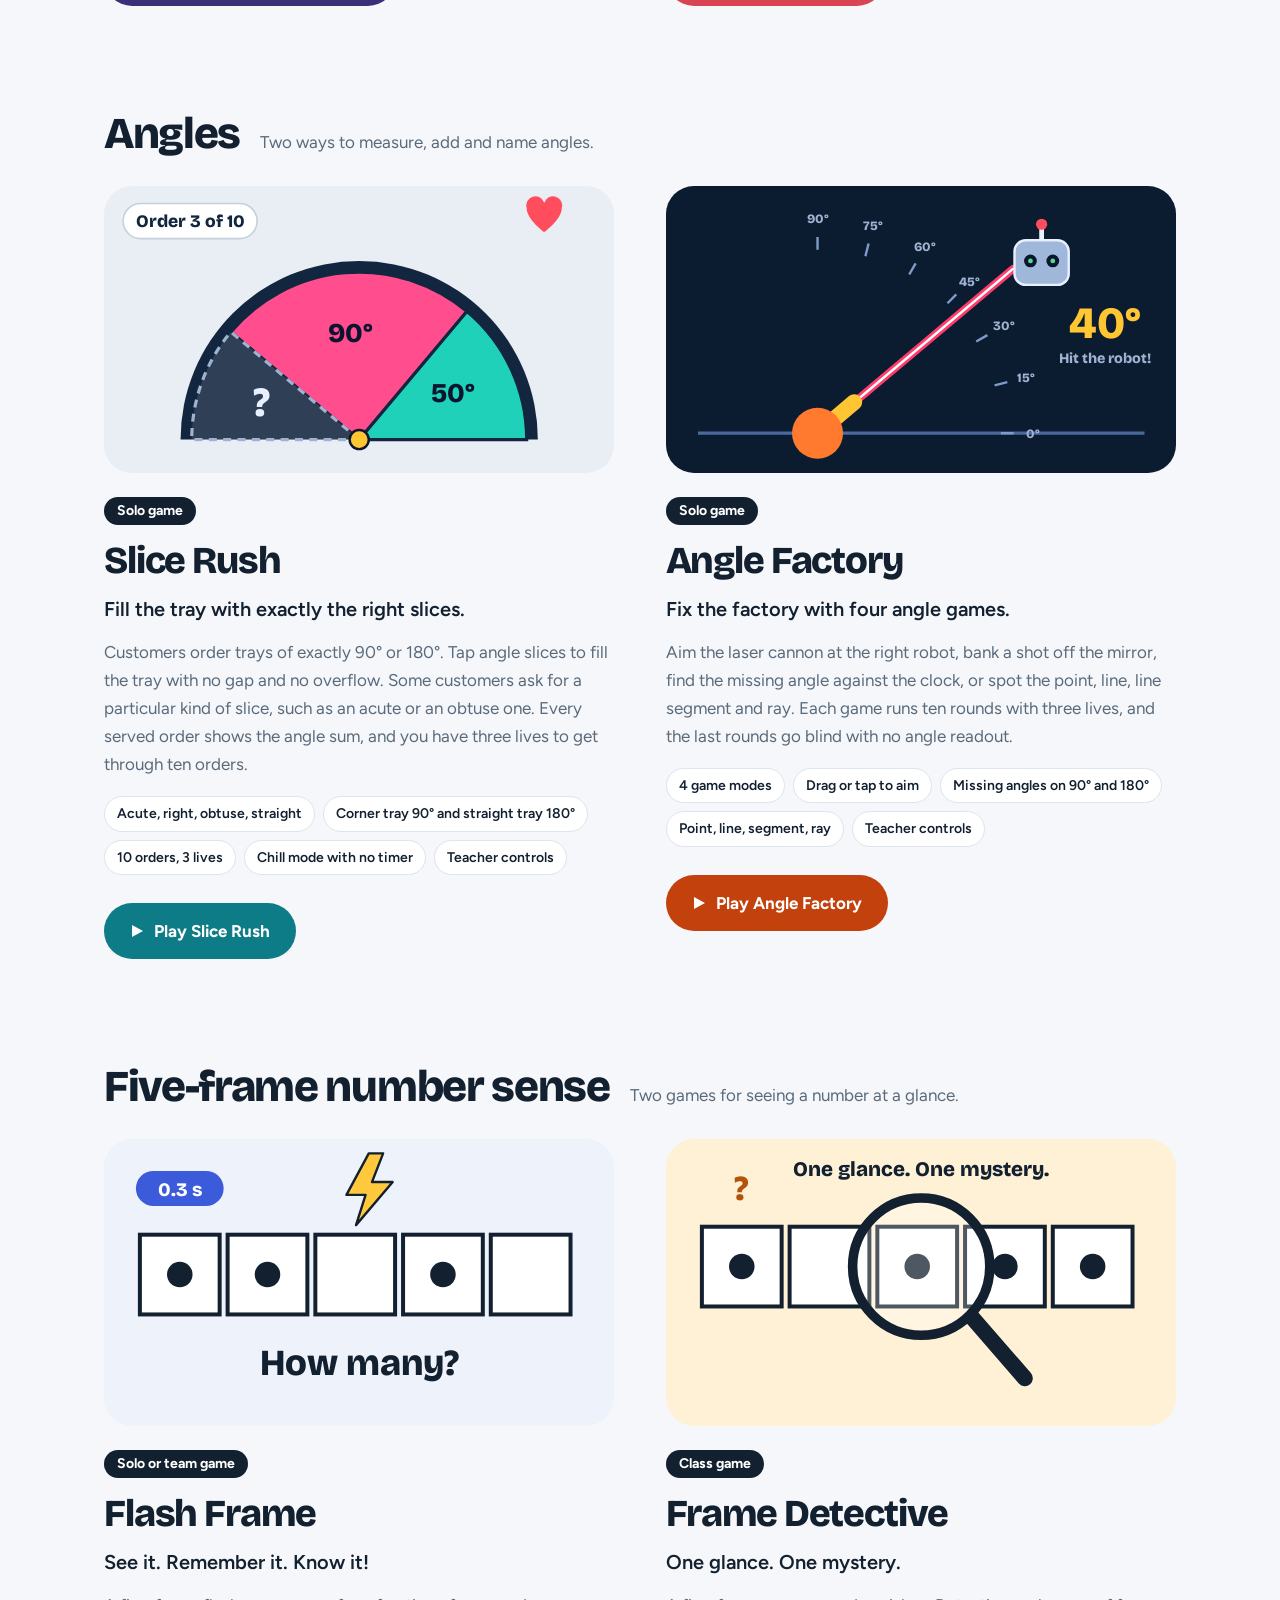
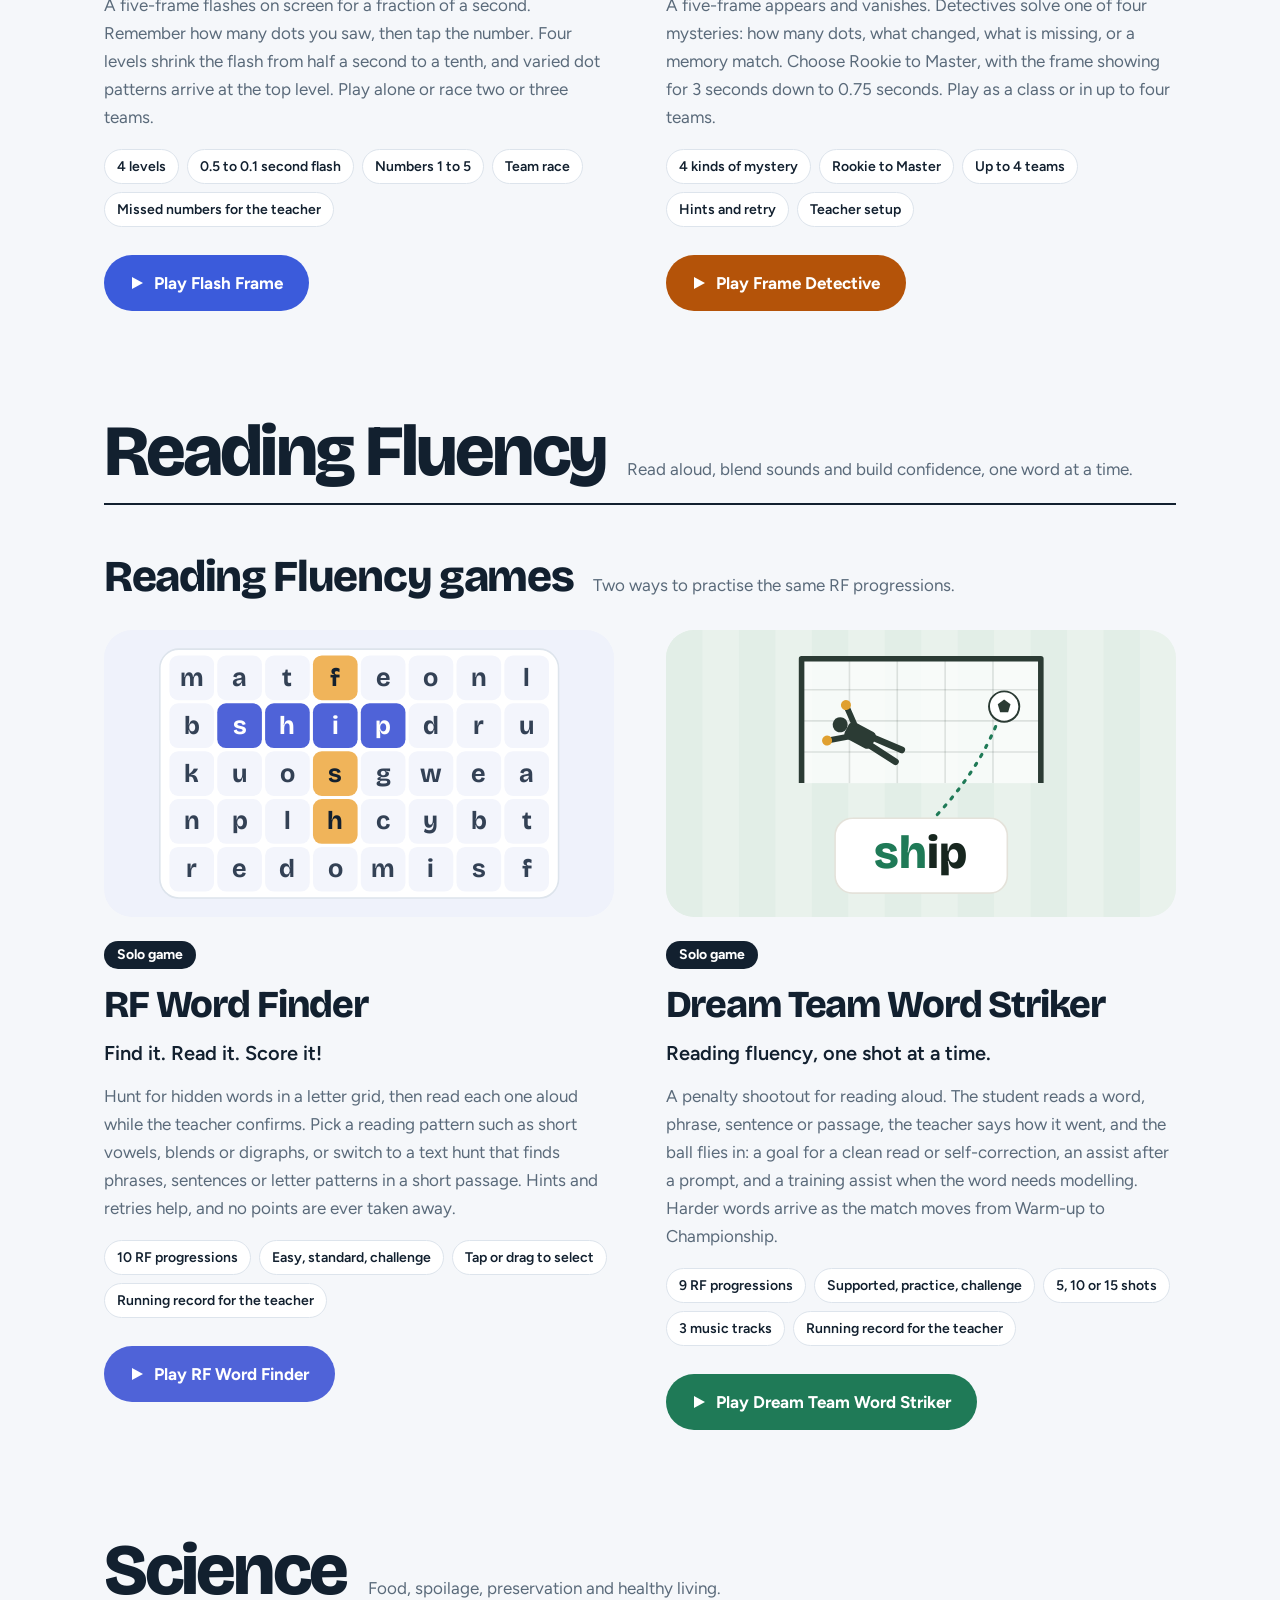
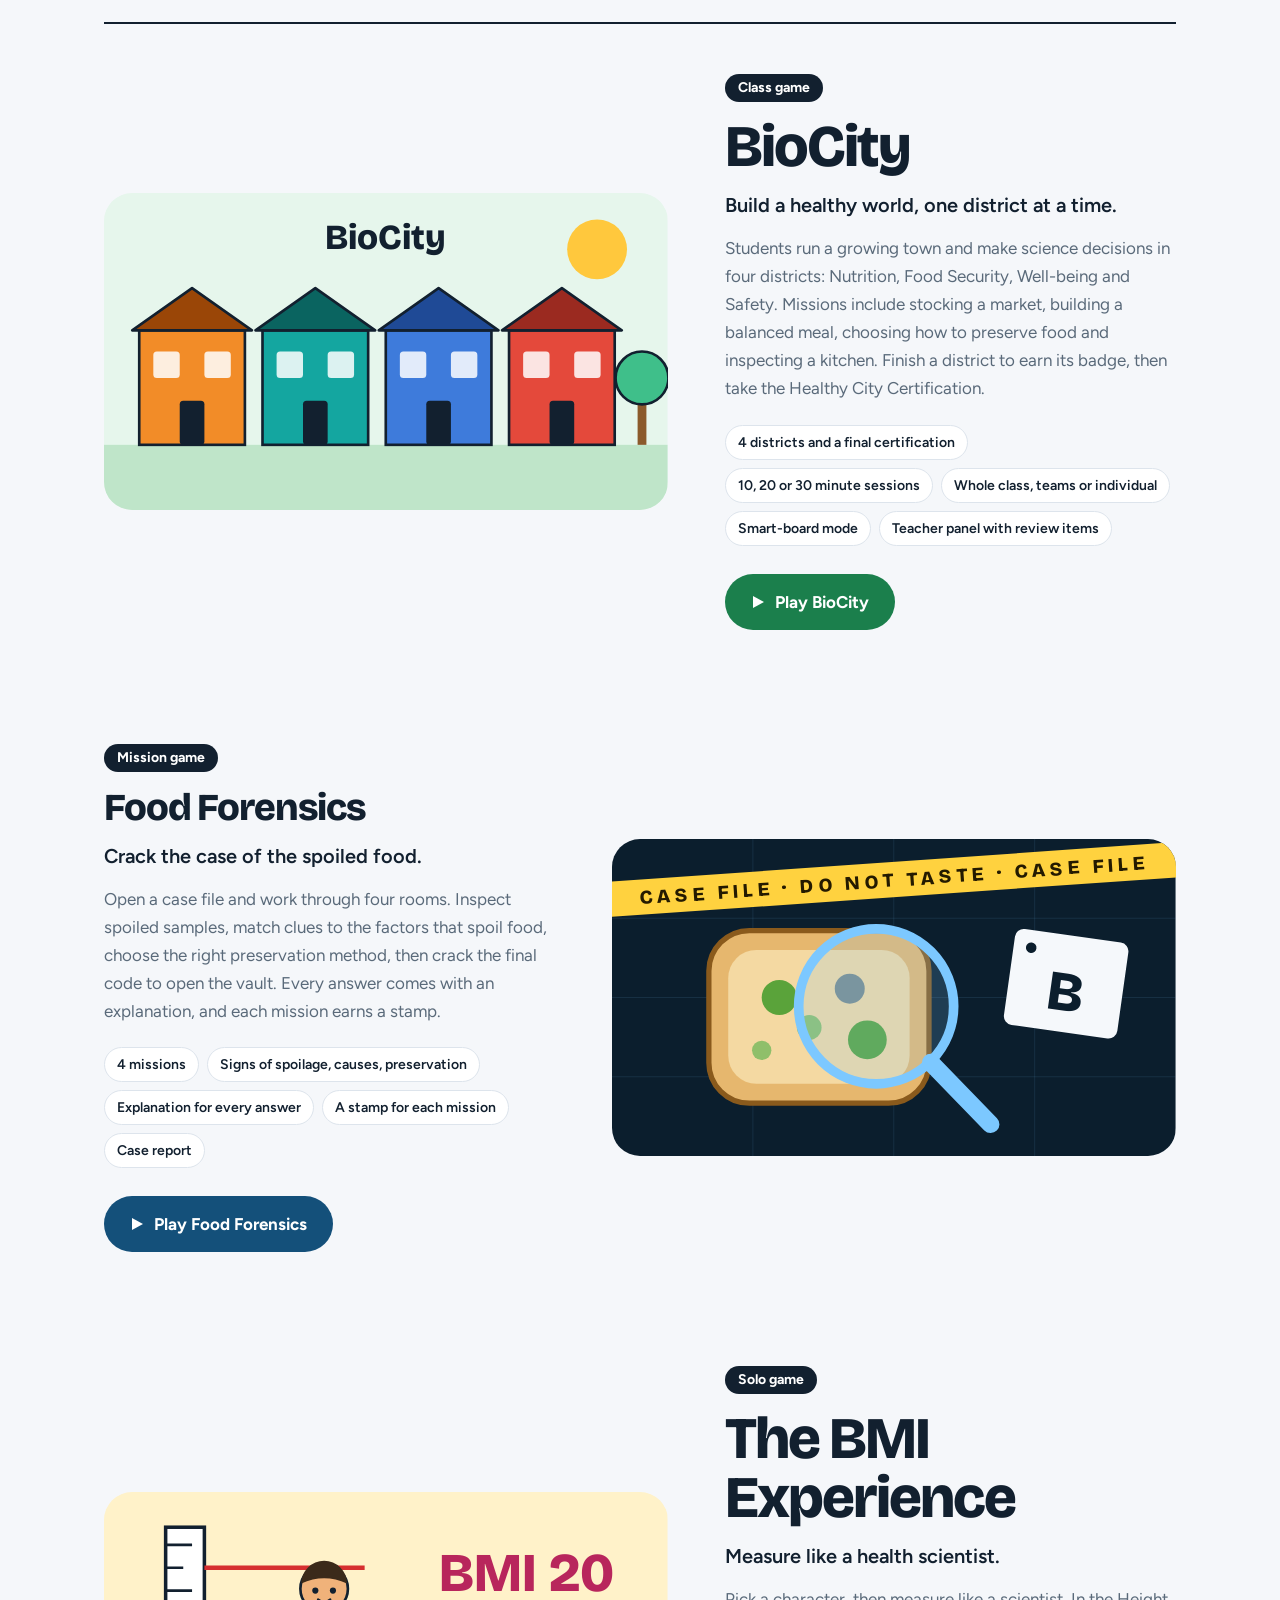
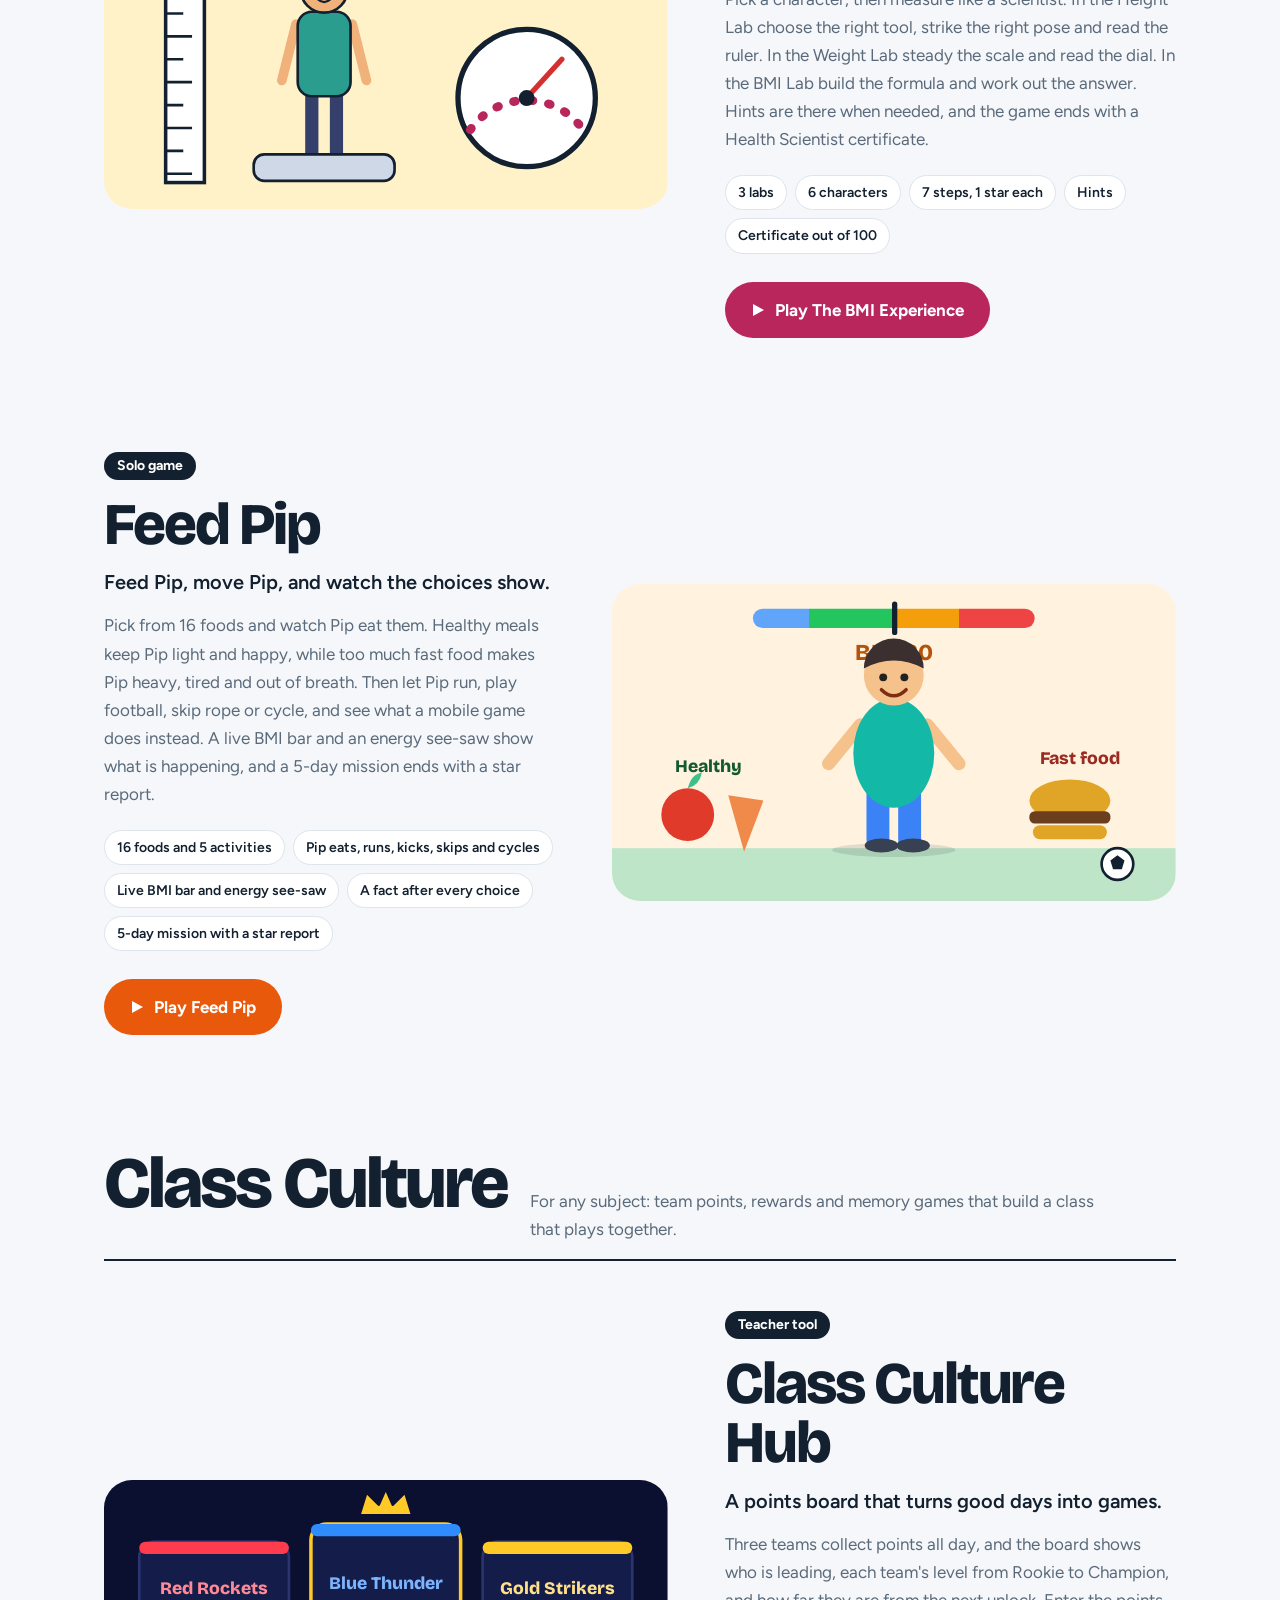
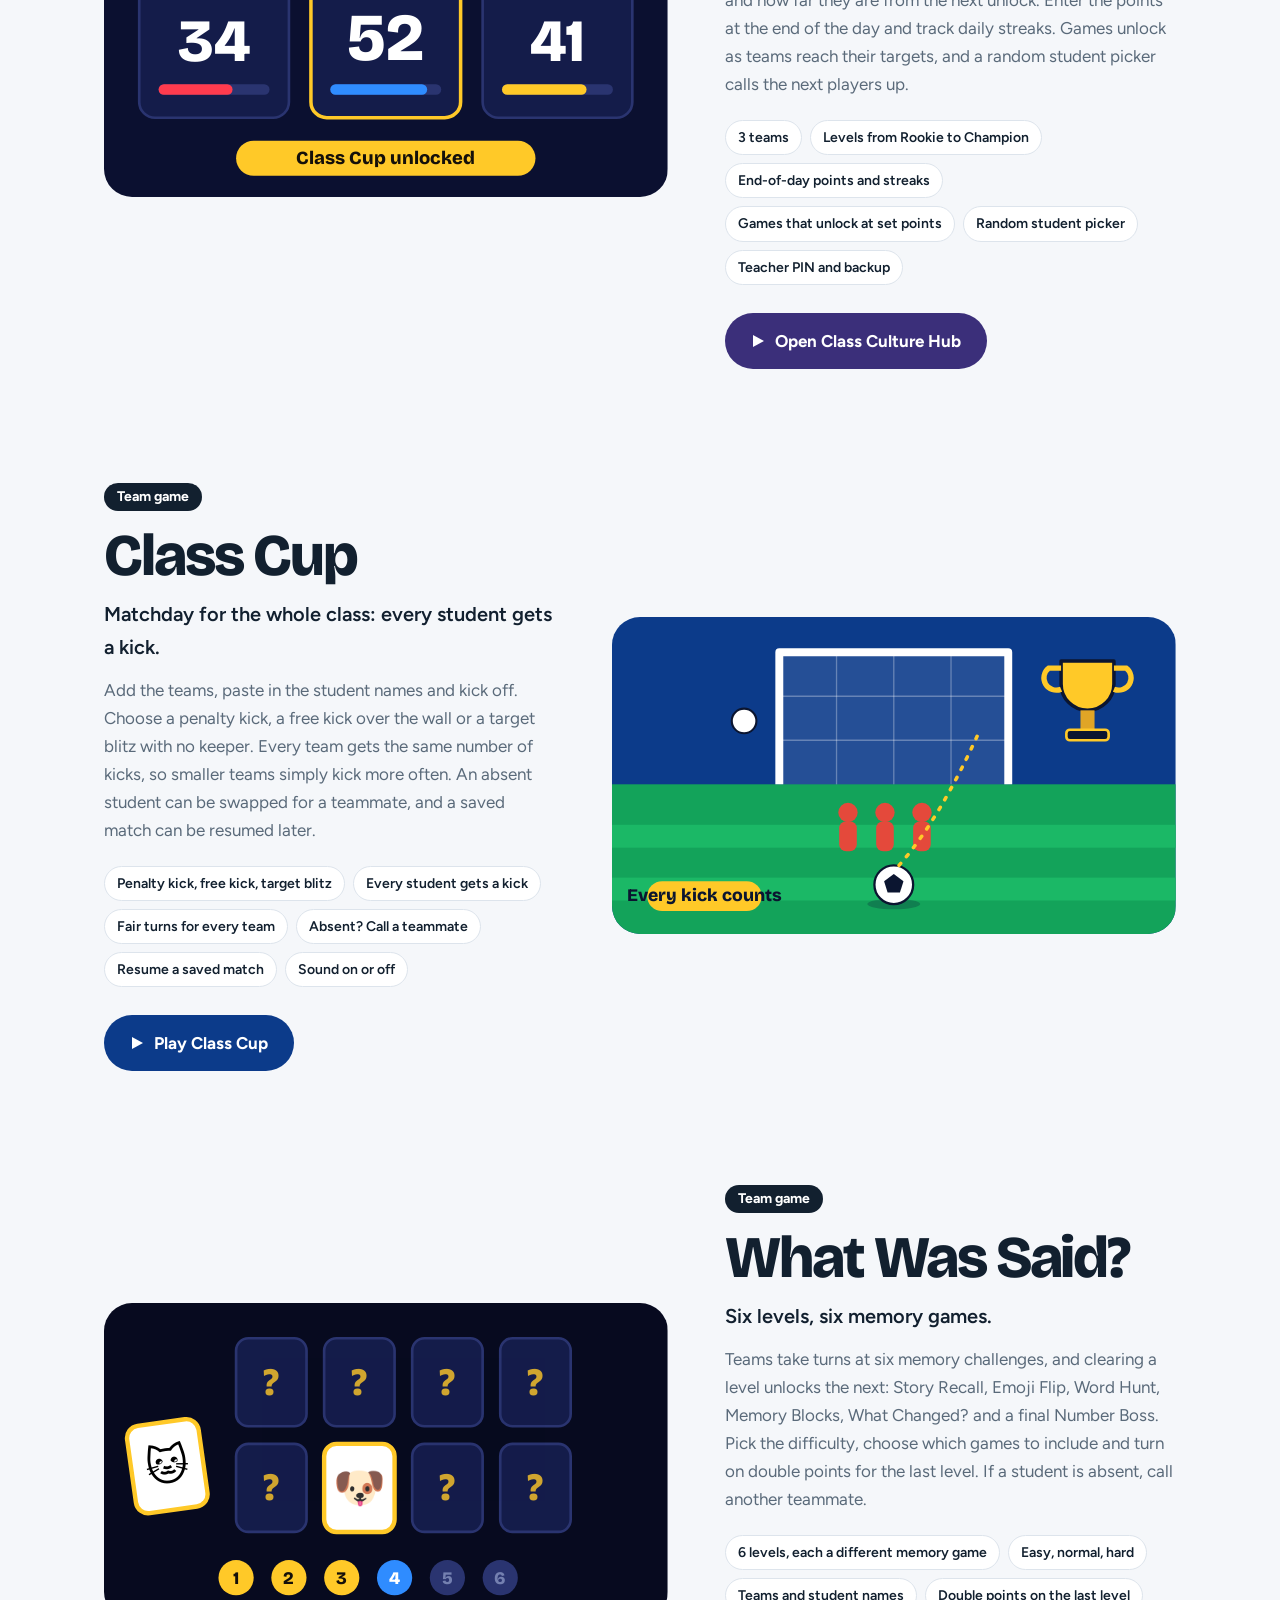
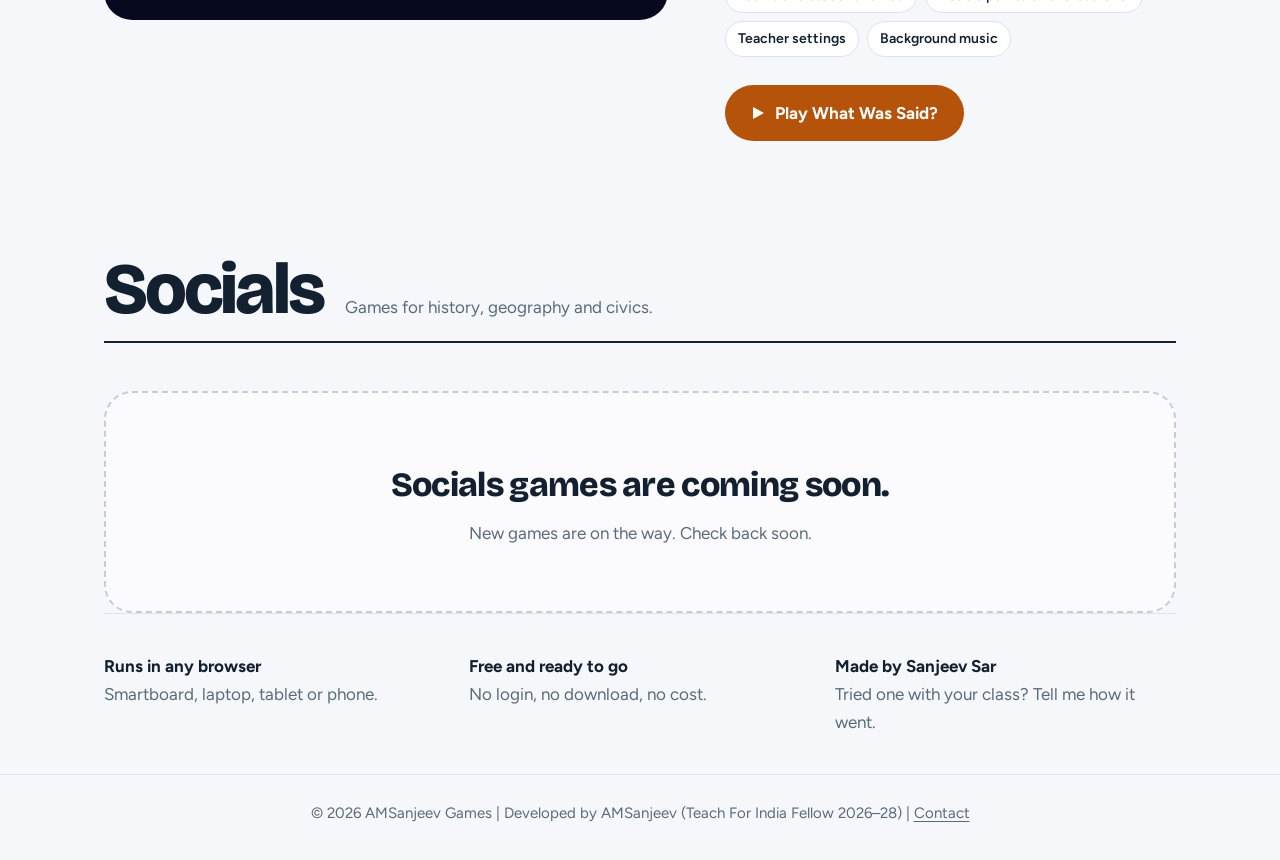
==== commit 1a25b204: "Add files via upload" ====
--- a/index.html
+++ b/index.html
@@ -4,7 +4,7 @@
 <meta charset="UTF-8">
 <meta name="viewport" content="width=device-width, initial-scale=1.0">
 <title>AMSanjeev Games | Learning you can play</title>
-<meta name="description" content="Free classroom games for students of every class and age, sorted by subject: maths games including a tug of war for the four operations, a penalty cup, angles, five-frame number sense and Roman numerals; science games on food, spoilage, preservation and BMI; plus reading fluency (RF) word games, and class culture tools and games: a team points hub, a kicking game and memory challenges. Socials coming soon. No login, plays in any browser.">
+<meta name="description" content="Free classroom games for students of every class and age, sorted by subject: maths games including a tug of war for the four operations, a penalty cup, angles, five-frame number sense and Roman numerals; science games on food, spoilage, preservation, BMI and healthy habits; plus reading fluency (RF) word games, and class culture tools and games: a team points hub, a kicking game and memory challenges. Socials coming soon. No login, plays in any browser.">
 <link rel="preconnect" href="https://fonts.googleapis.com">
 <link rel="preconnect" href="https://fonts.gstatic.com" crossorigin>
 <link href="https://fonts.googleapis.com/css2?family=Bricolage+Grotesque:opsz,wght@12..96,700;12..96,800&family=Figtree:wght@400;500;600;700&display=swap" rel="stylesheet">
@@ -570,6 +570,25 @@
   </div>
 </section>
 
+<!-- Feed Pip -->
+<section class="feature flip game" id="feed-pip" style="--accent:#e8590c">
+  <a class="art" href="https://amsanjeev-fellow2026.github.io/Feed-Pip_-The-Healthy-Habits-Game/" target="_blank" rel="noopener" tabindex="-1" aria-hidden="true">
+<svg viewBox="0 0 640 360" role="img" aria-label="A cartoon character named Pip standing between healthy foods and fast food, with a BMI bar above and a football"><defs><linearGradient id="pip-g" x1="0" y1="0" x2="1" y2="0"><stop offset="0" stop-color="#60a5fa"/><stop offset=".2" stop-color="#60a5fa"/><stop offset=".2" stop-color="#22c55e"/><stop offset=".5" stop-color="#22c55e"/><stop offset=".5" stop-color="#f59e0b"/><stop offset=".73" stop-color="#f59e0b"/><stop offset=".73" stop-color="#ef4444"/><stop offset="1" stop-color="#ef4444"/></linearGradient></defs><rect width="640" height="360" fill="#fff3e0"/><rect y="300" width="640" height="60" fill="#bfe5c9"/><rect x="160" y="28" width="320" height="22" rx="11" fill="url(#pip-g)"/><rect x="318" y="20" width="6" height="38" rx="3" fill="#12202f"/><text x="320" y="86" text-anchor="middle" font-family="Bricolage Grotesque, Segoe UI, sans-serif" font-weight="800" font-size="26" fill="#b45309">BMI 20</text><g transform="translate(320 300)"><ellipse cy="2" rx="70" ry="8" fill="#12202f" opacity=".12"/><line x1="-18" y1="-62" x2="-18" y2="-10" stroke="#3b82f6" stroke-width="26" stroke-linecap="round"/><line x1="18" y1="-62" x2="18" y2="-10" stroke="#3b82f6" stroke-width="26" stroke-linecap="round"/><ellipse cx="-14" cy="-3" rx="19" ry="8" fill="#374151"/><ellipse cx="22" cy="-3" rx="19" ry="8" fill="#374151"/><line x1="-38" y1="-140" x2="-74" y2="-96" stroke="#f6c28b" stroke-width="15" stroke-linecap="round"/><line x1="38" y1="-140" x2="74" y2="-96" stroke="#f6c28b" stroke-width="15" stroke-linecap="round"/><ellipse cy="-108" rx="46" ry="62" fill="#14b8a6"/><circle cy="-196" r="34" fill="#f6c28b"/><path d="M-34 -204a34 34 0 0 1 68 0q-34-18-68 0z" fill="#3b2f2f"/><circle cx="-12" cy="-194" r="4.5" fill="#222"/><circle cx="12" cy="-194" r="4.5" fill="#222"/><path d="M-14 -180q14 14 28 0" fill="none" stroke="#7c2d12" stroke-width="4" stroke-linecap="round"/></g><text x="110" y="214" text-anchor="middle" font-family="Bricolage Grotesque, Segoe UI, sans-serif" font-weight="800" font-size="20" fill="#14592f">Healthy</text><circle cx="86" cy="262" r="30" fill="#e03a2a"/><path d="M86 232q4-16 16-18q-2 14-16 18z" fill="#3fbf8a"/><polygon points="132,240 172,246 150,304" fill="#f08a4b"/><text x="532" y="204" text-anchor="middle" font-family="Bricolage Grotesque, Segoe UI, sans-serif" font-weight="800" font-size="20" fill="#9b2a20">Fast food</text><ellipse cx="520" cy="246" rx="46" ry="24" fill="#e0a526"/><rect x="474" y="258" width="92" height="14" rx="6" fill="#6b3f1d"/><rect x="478" y="274" width="84" height="16" rx="8" fill="#e0a526"/><circle cx="574" cy="318" r="18" fill="#fff" stroke="#12202f" stroke-width="3"/><polygon points="574,308 582,314 579,324 569,324 566,314" fill="#12202f"/></svg>
+  </a>
+  <div class="copy">
+    <span class="tag">Solo game</span>
+    <h2>Feed Pip</h2>
+    <p class="lede">Feed Pip, move Pip, and watch the choices show.</p>
+    <p class="body">Pick from 16 foods and watch Pip eat them. Healthy meals keep Pip light and happy, while too much fast food makes Pip heavy, tired and out of breath. Then let Pip run, play football, skip rope or cycle, and see what a mobile game does instead. A live BMI bar and an energy see-saw show what is happening, and a 5-day mission ends with a star report.</p>
+    <ul class="facts"><li>16 foods and 5 activities</li><li>Pip eats, runs, kicks, skips and cycles</li><li>Live BMI bar and energy see-saw</li><li>A fact after every choice</li><li>5-day mission with a star report</li></ul>
+    <a class="play" href="https://amsanjeev-fellow2026.github.io/Feed-Pip_-The-Healthy-Habits-Game/" target="_blank" rel="noopener">
+      <svg viewBox="0 0 14 14" aria-hidden="true"><path d="M2 1l11 6-11 6z"/></svg>
+      Play Feed Pip
+    </a>
+  </div>
+</section>
+
+
 
     </section>
 
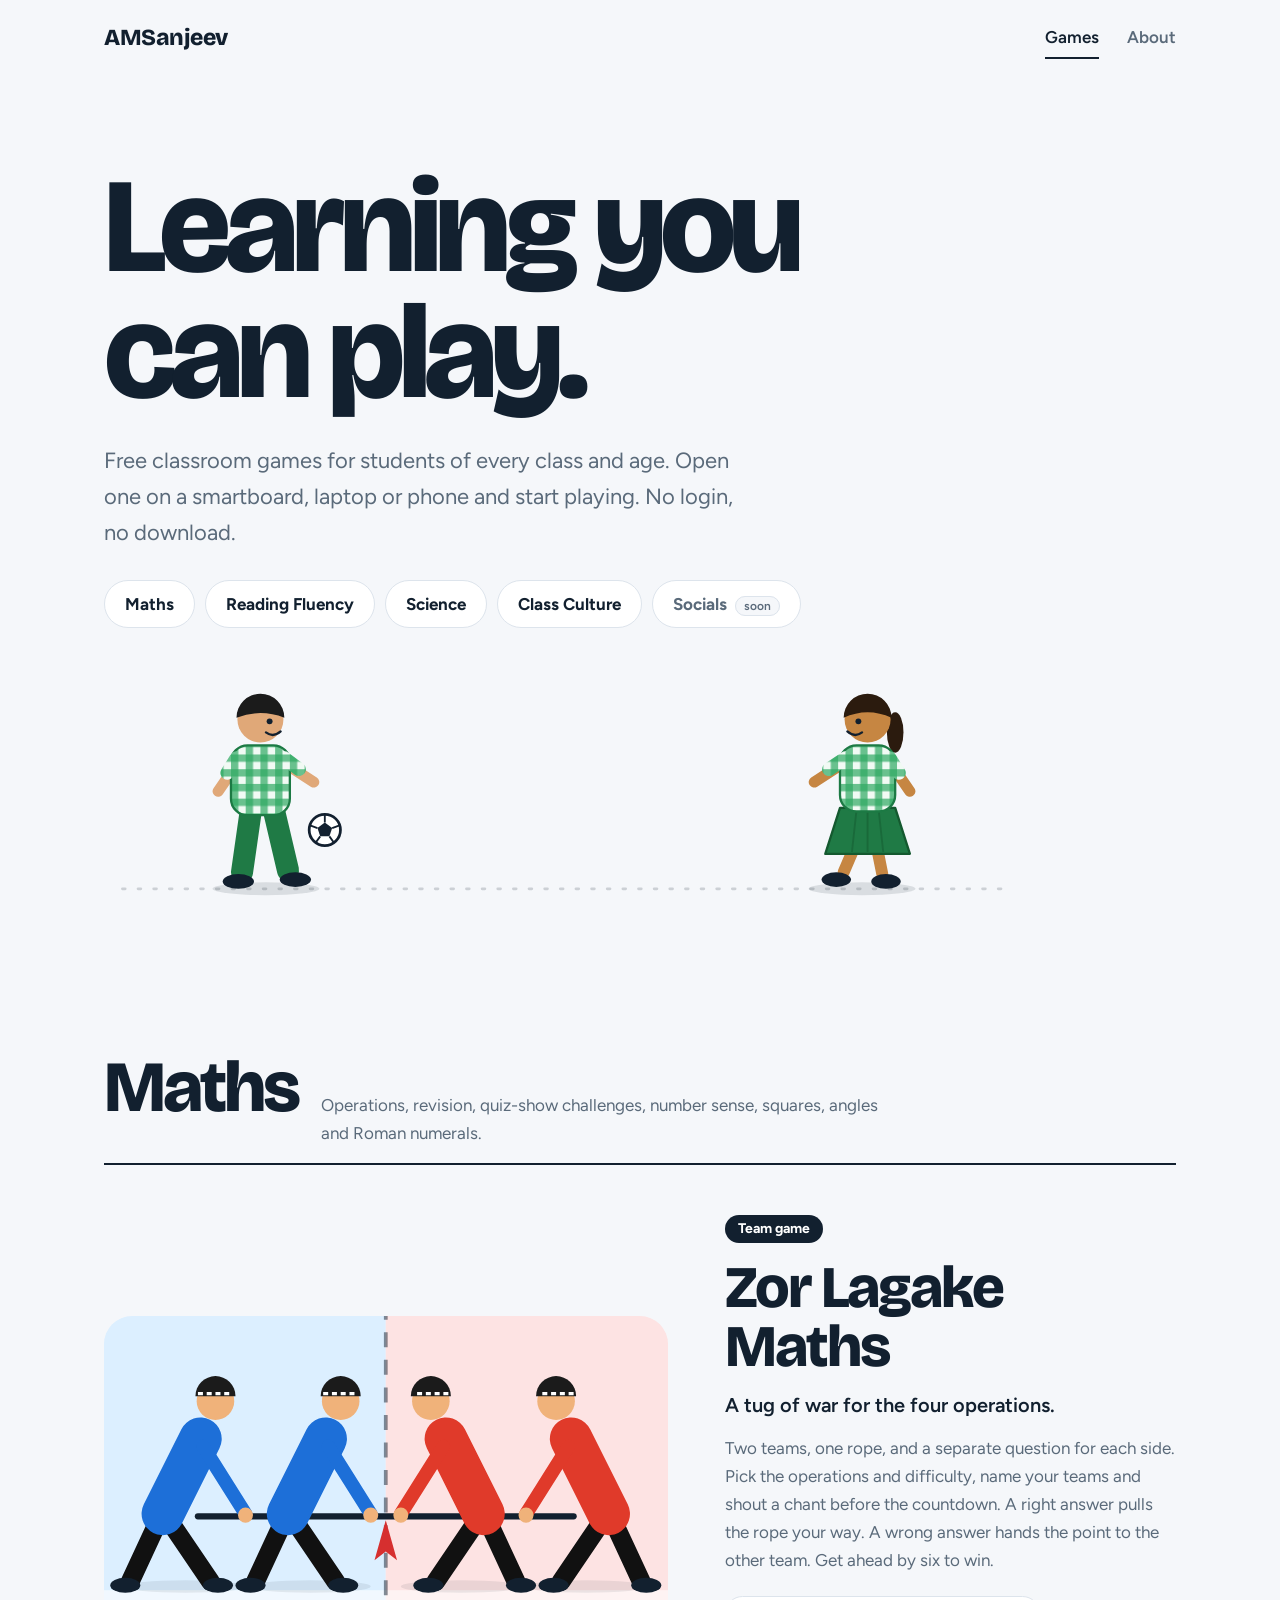
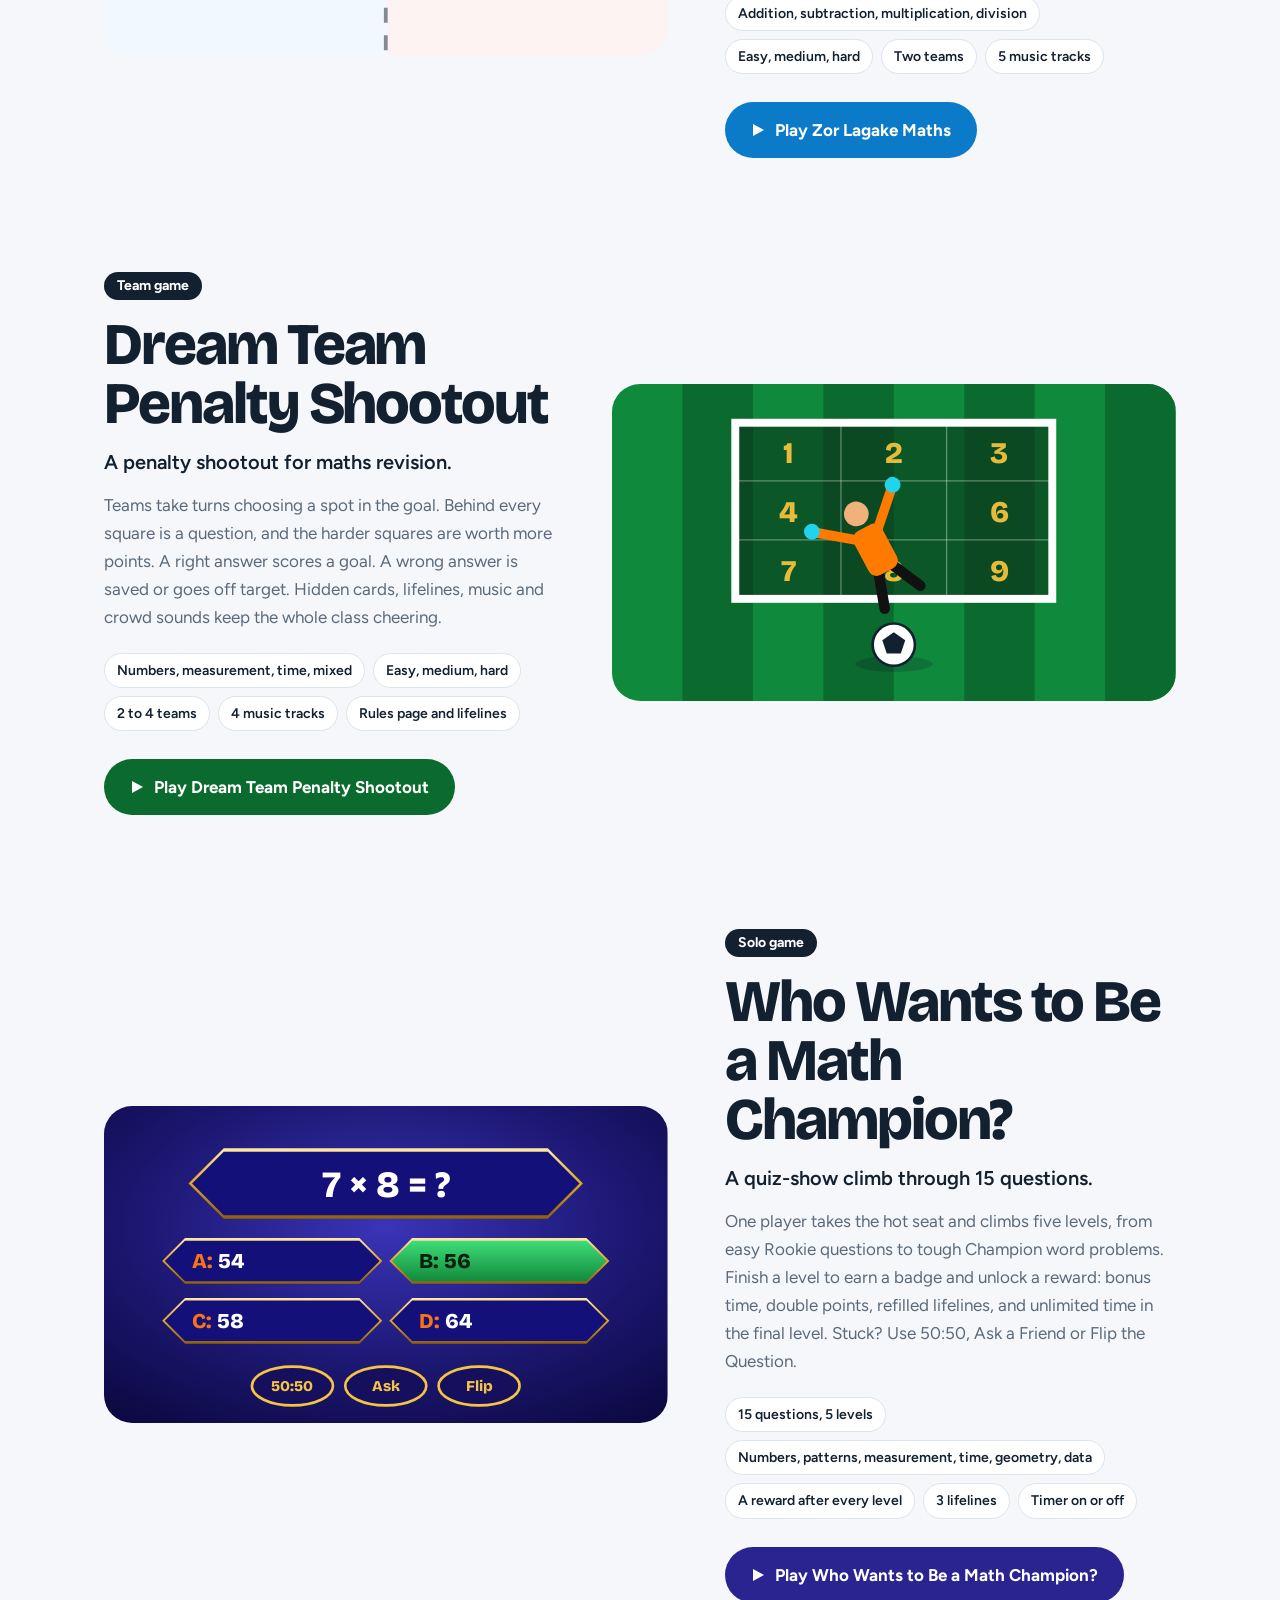
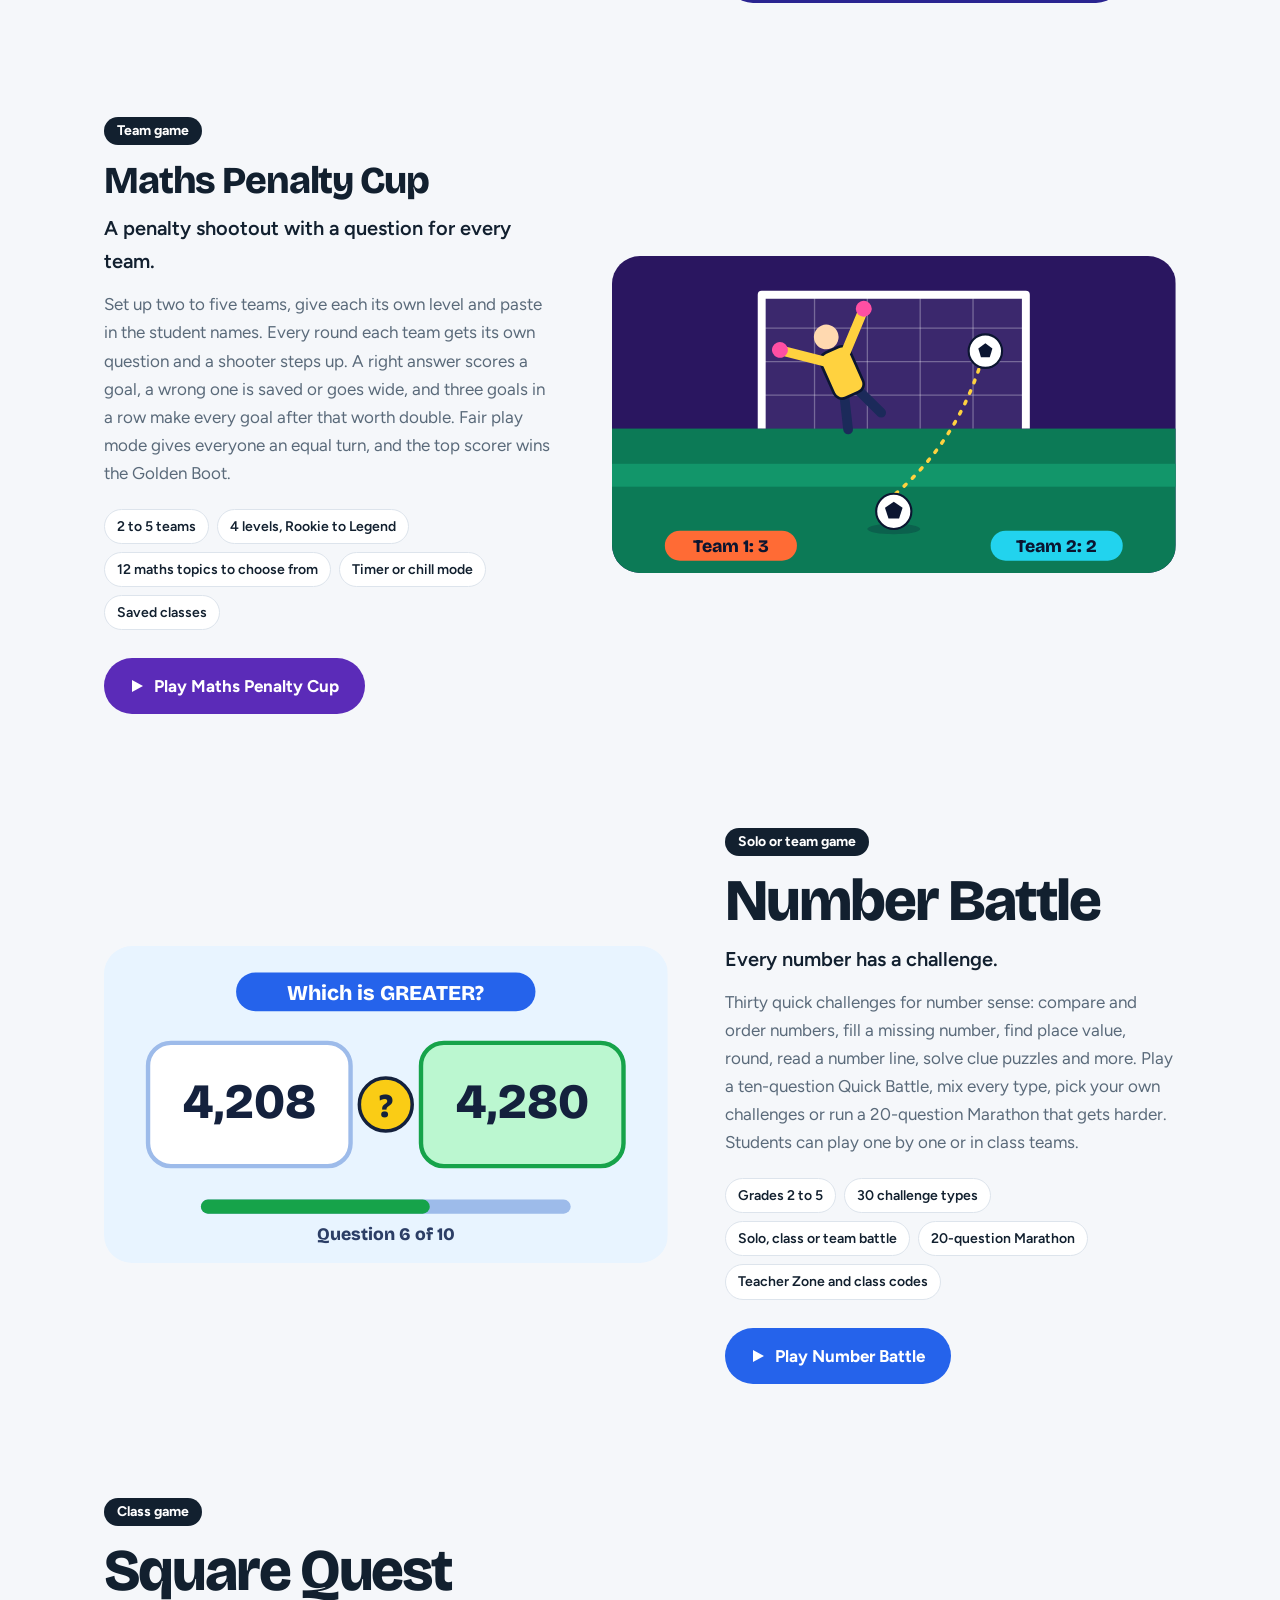
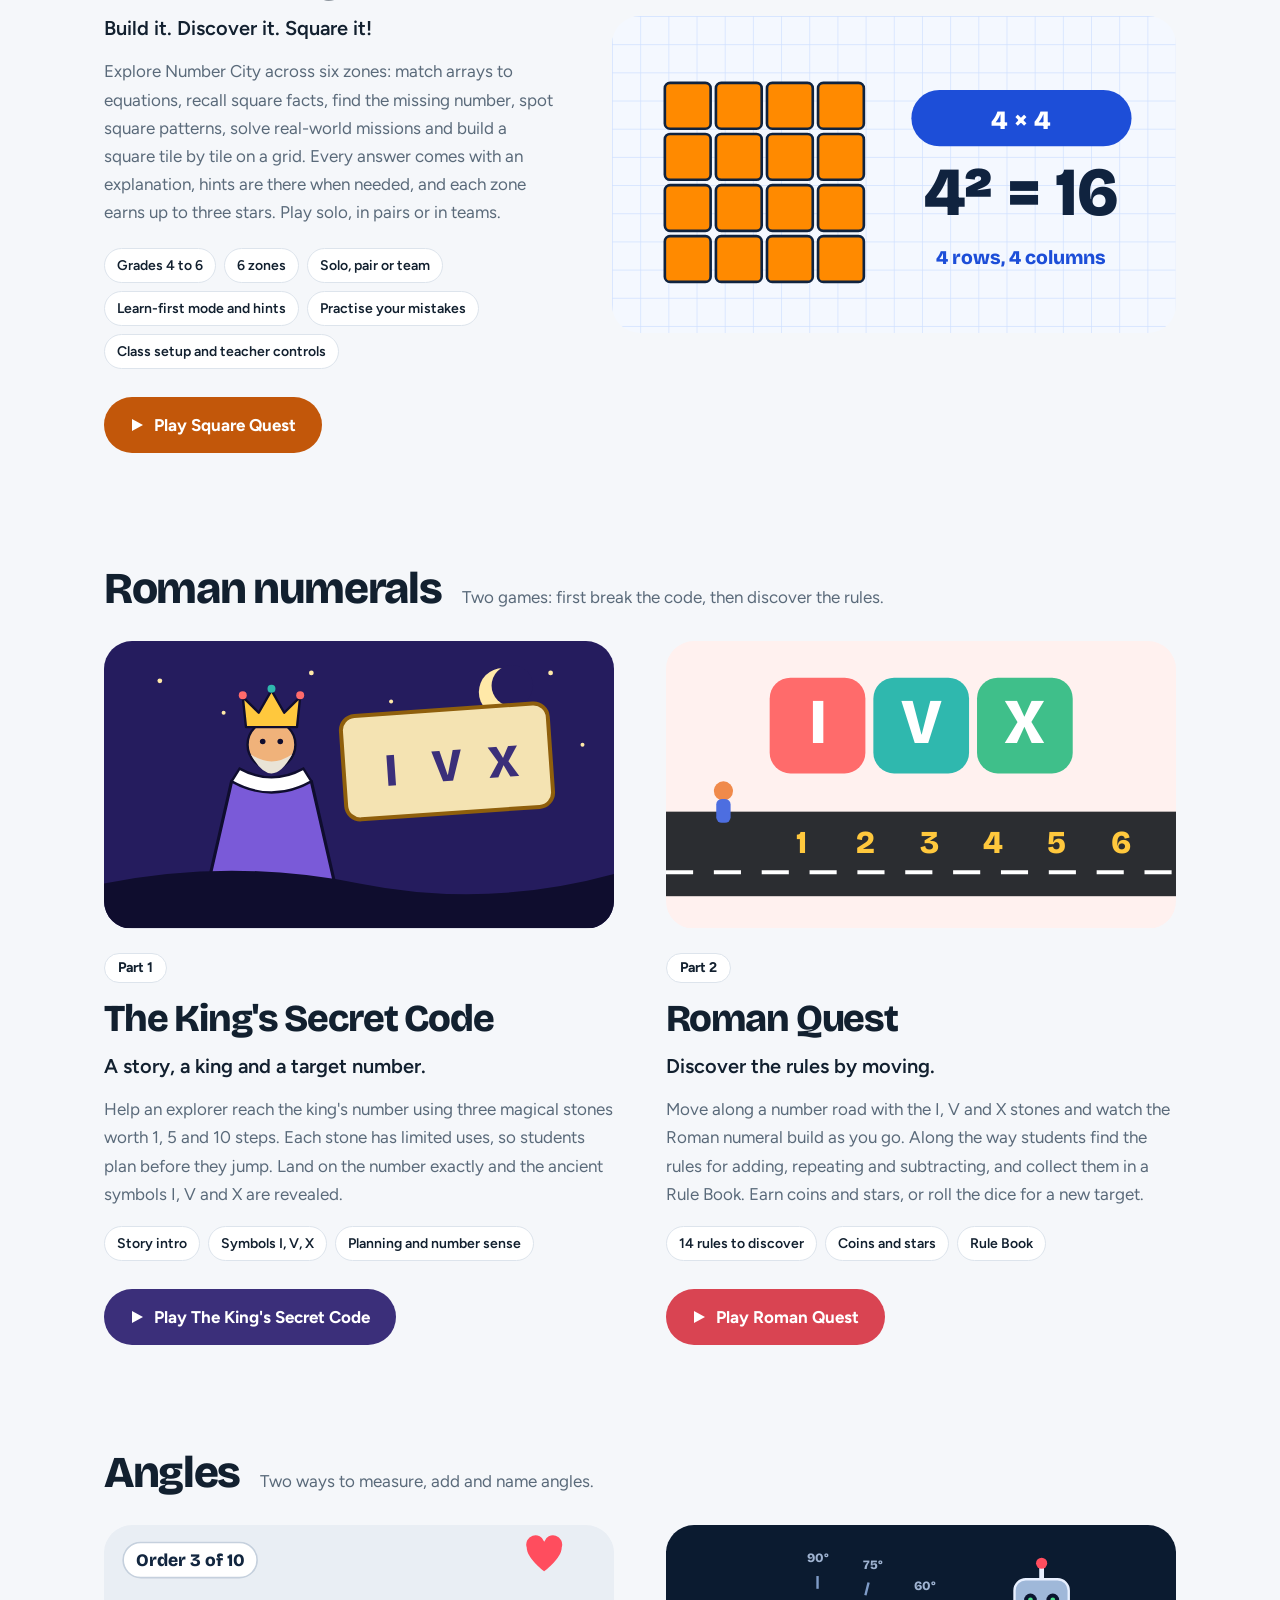
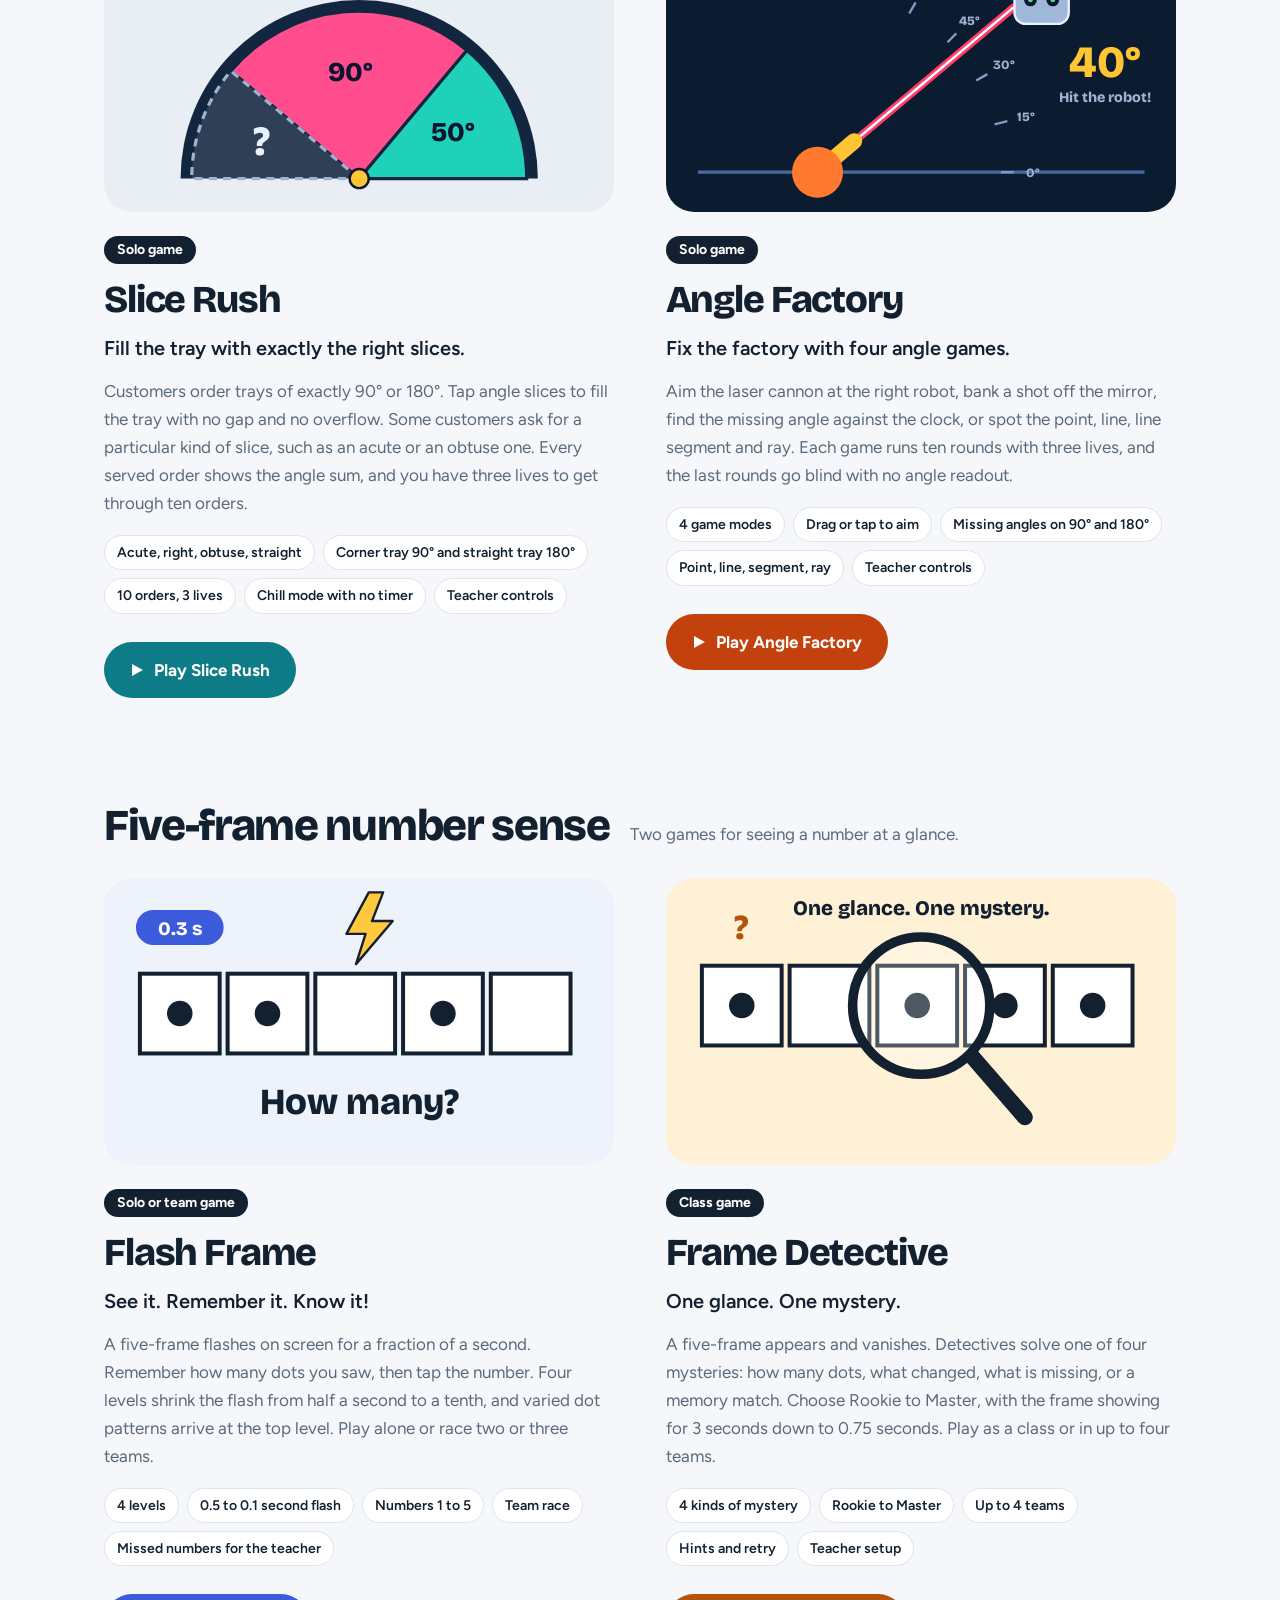
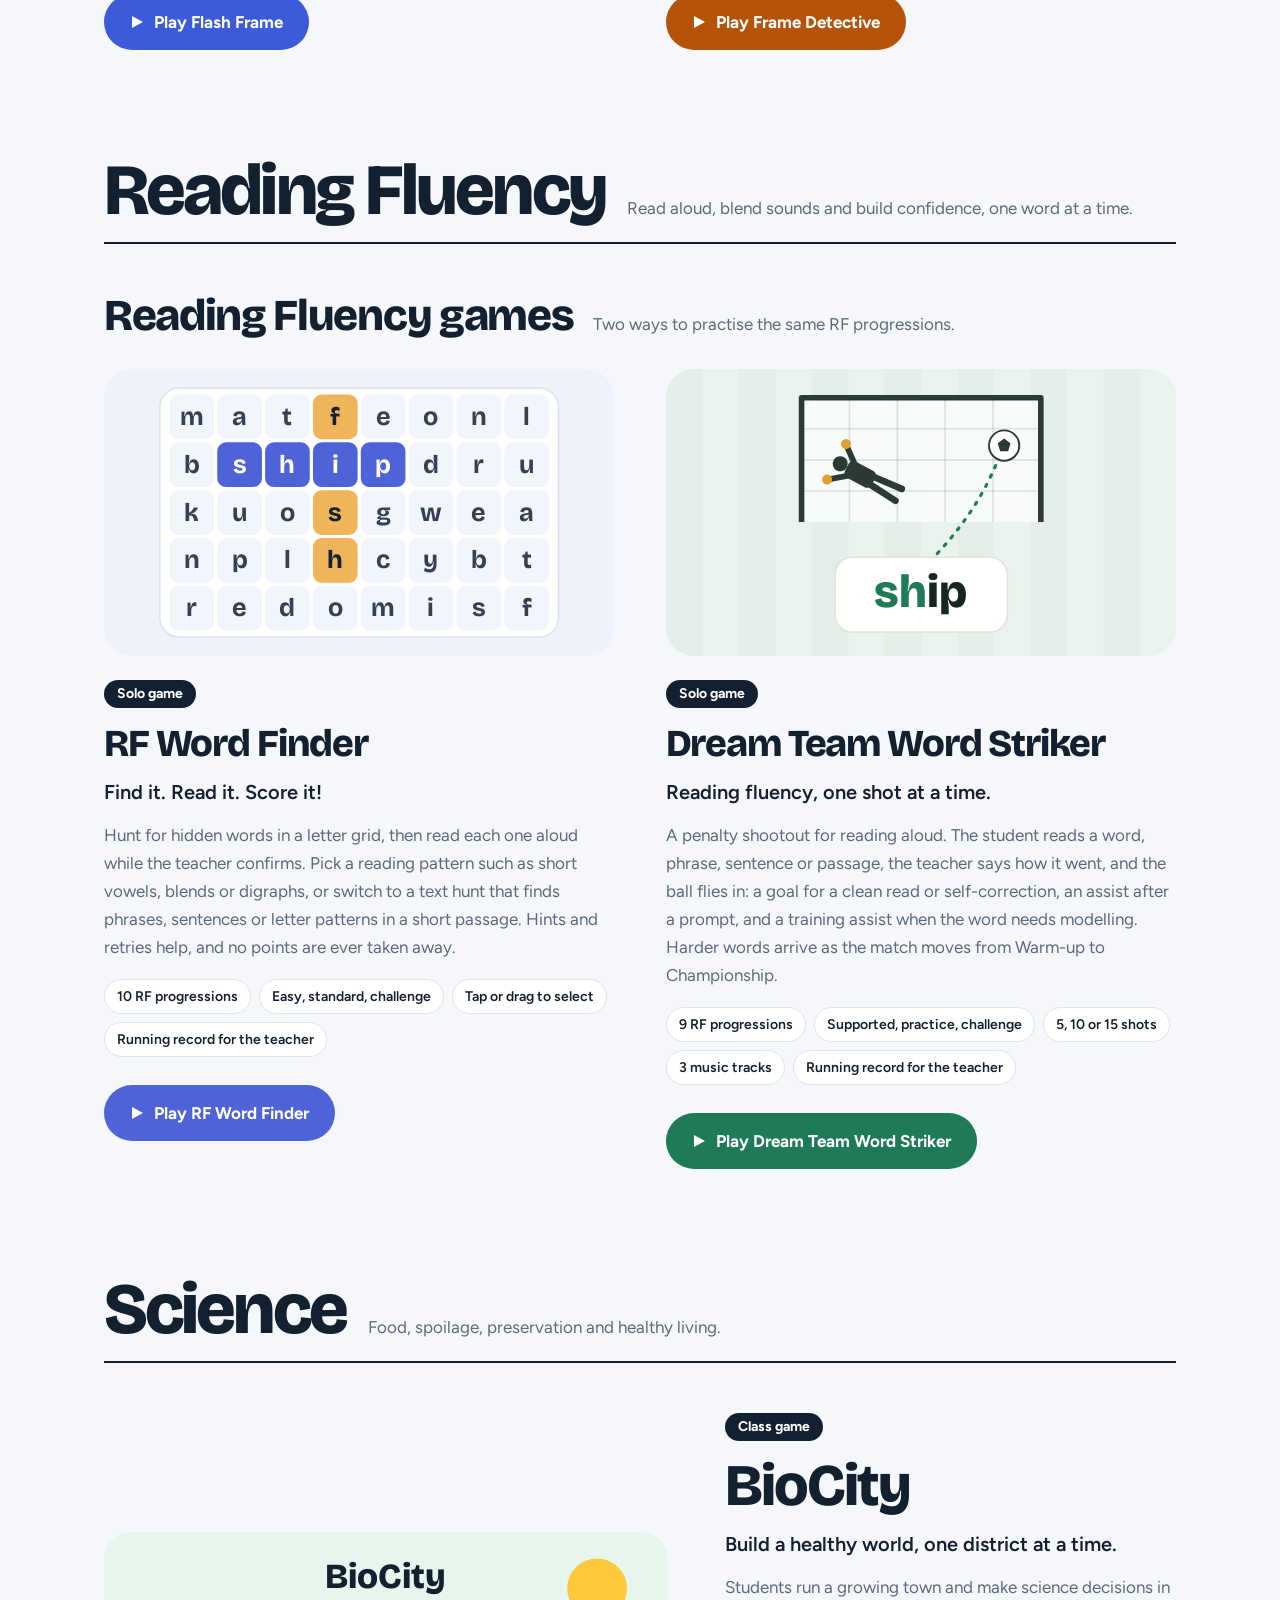
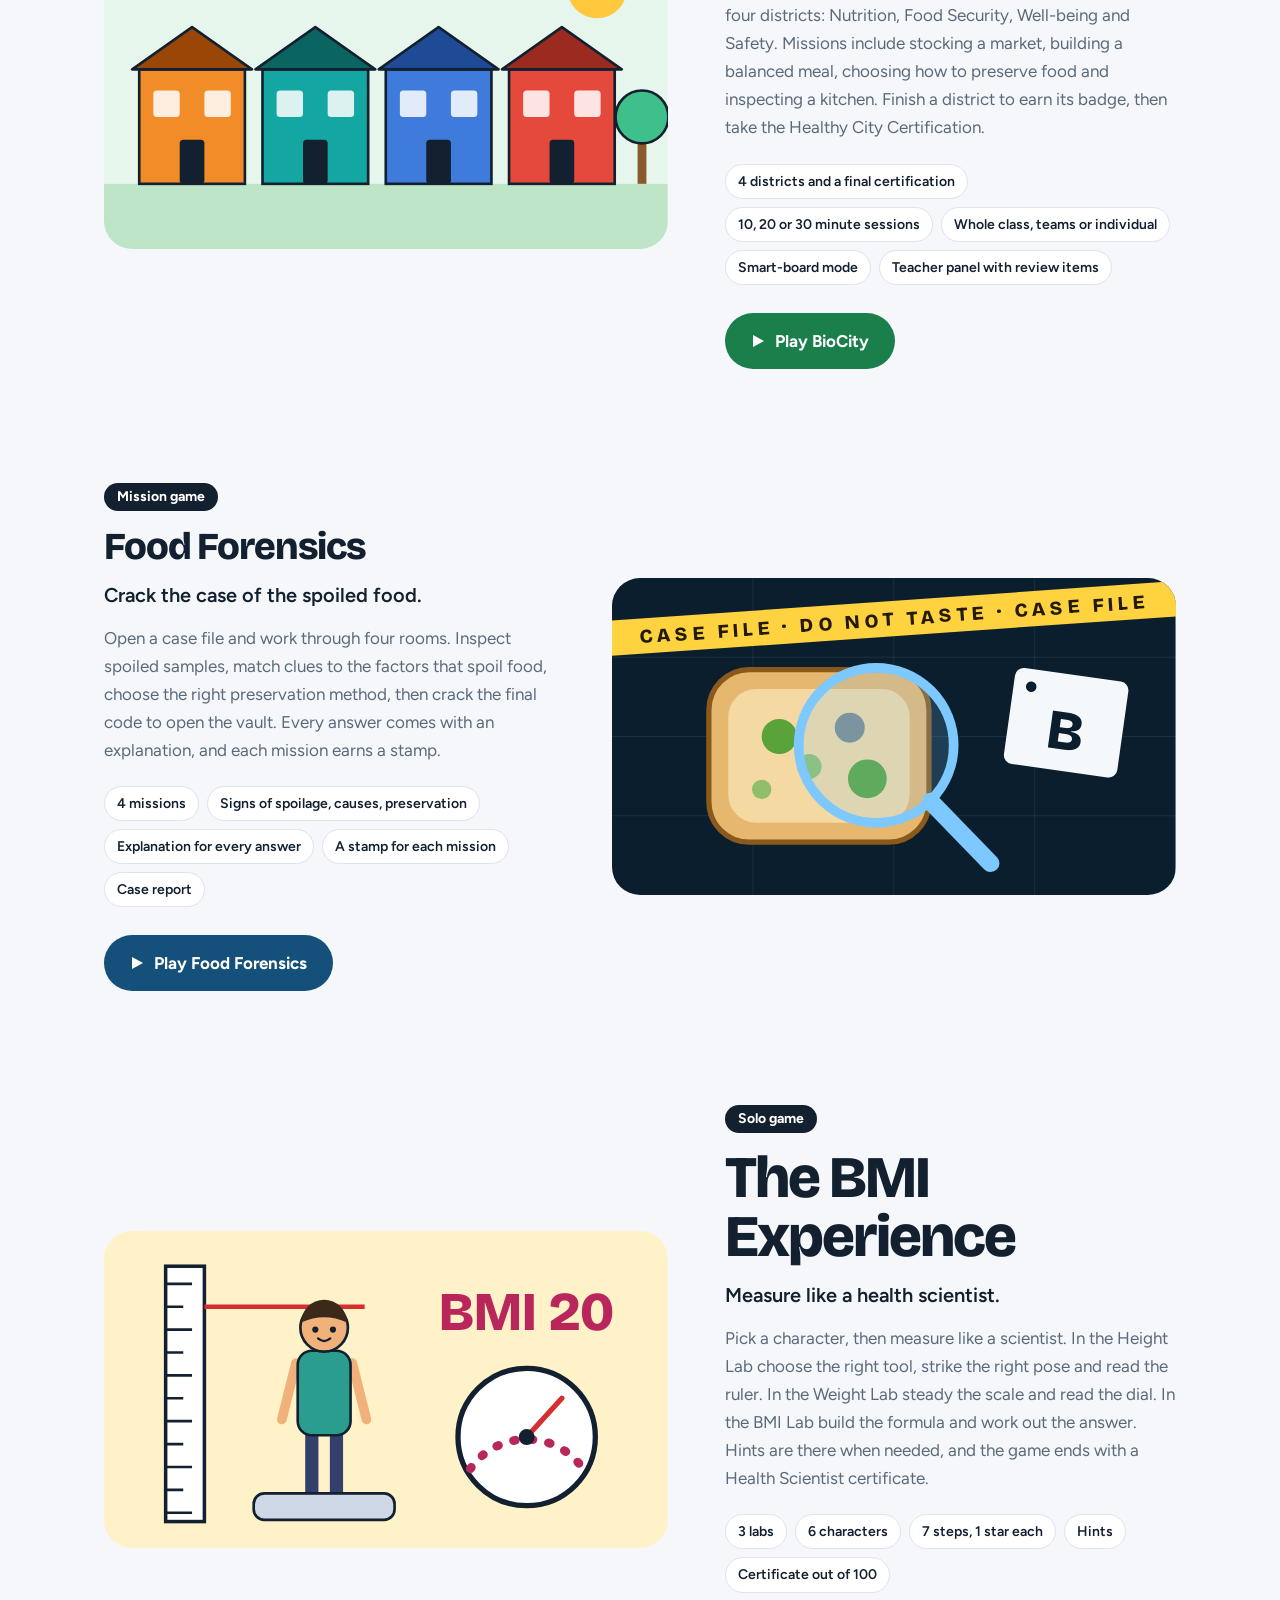
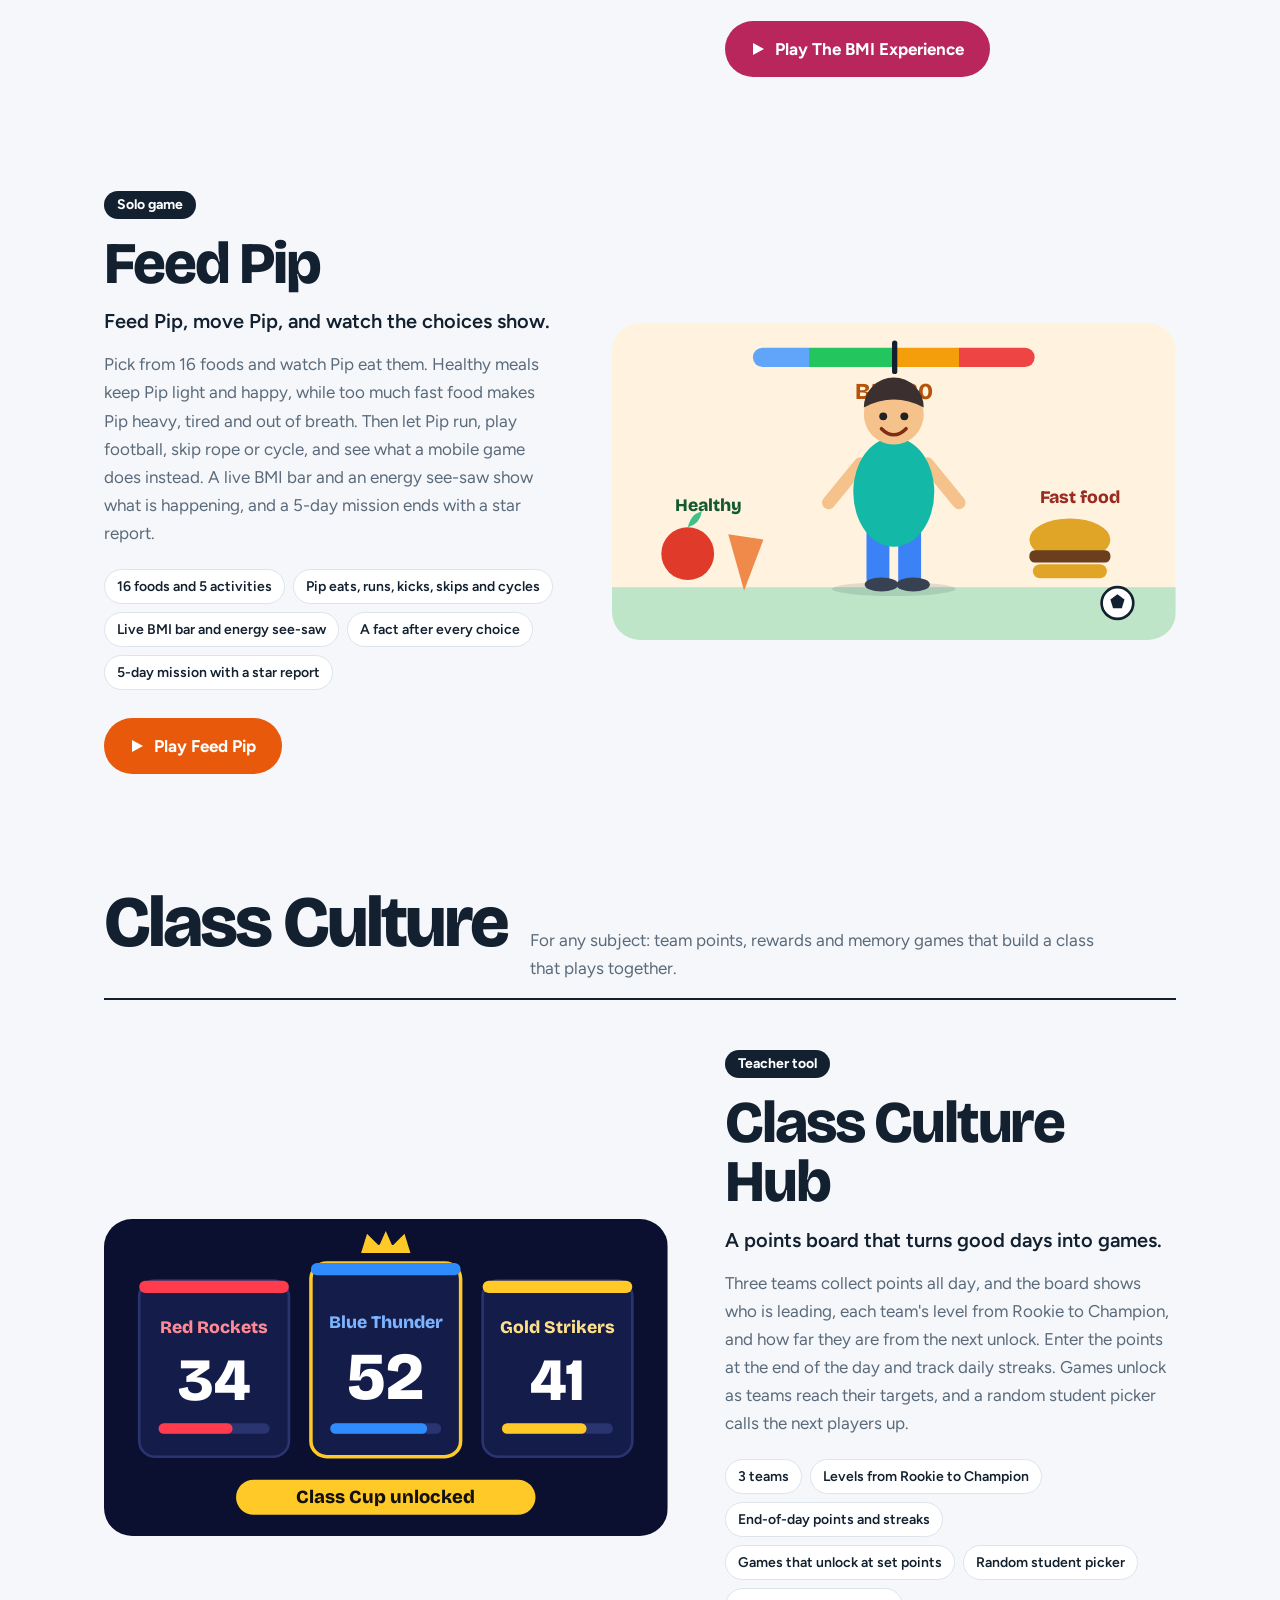
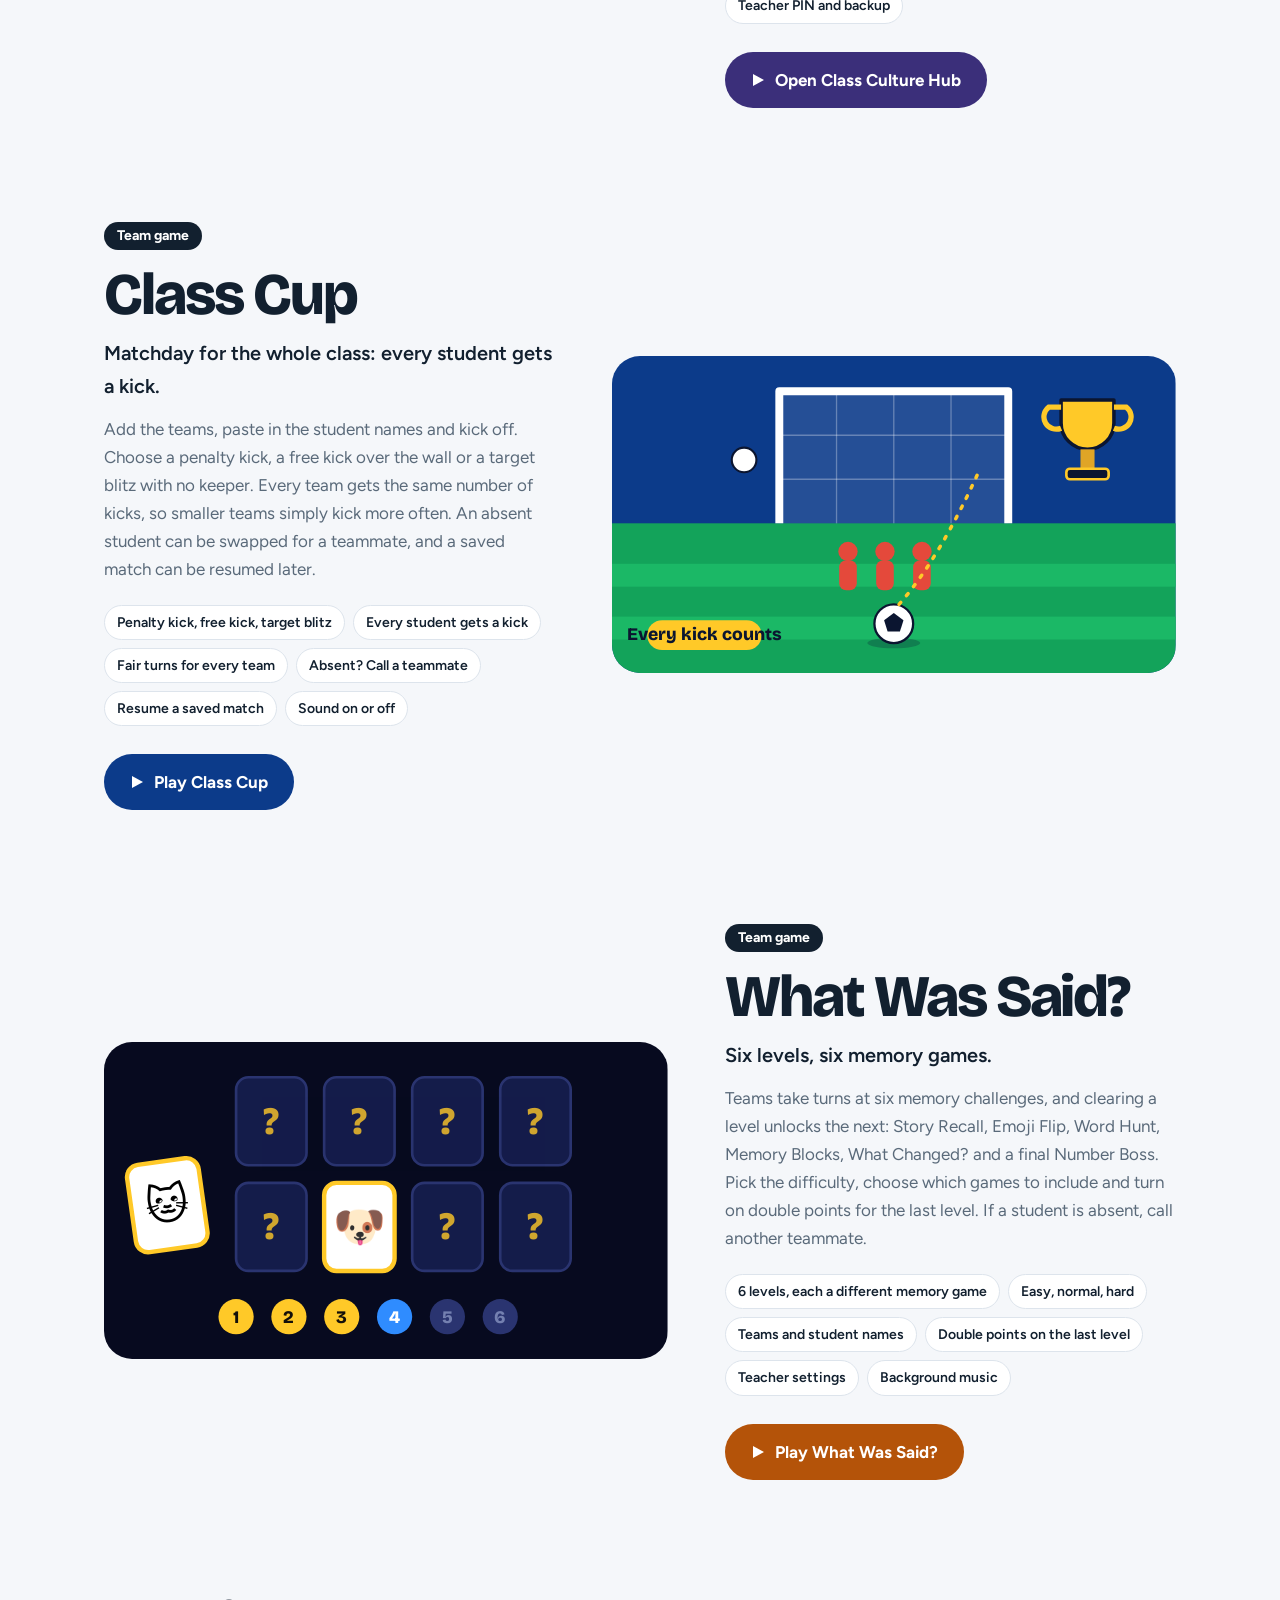
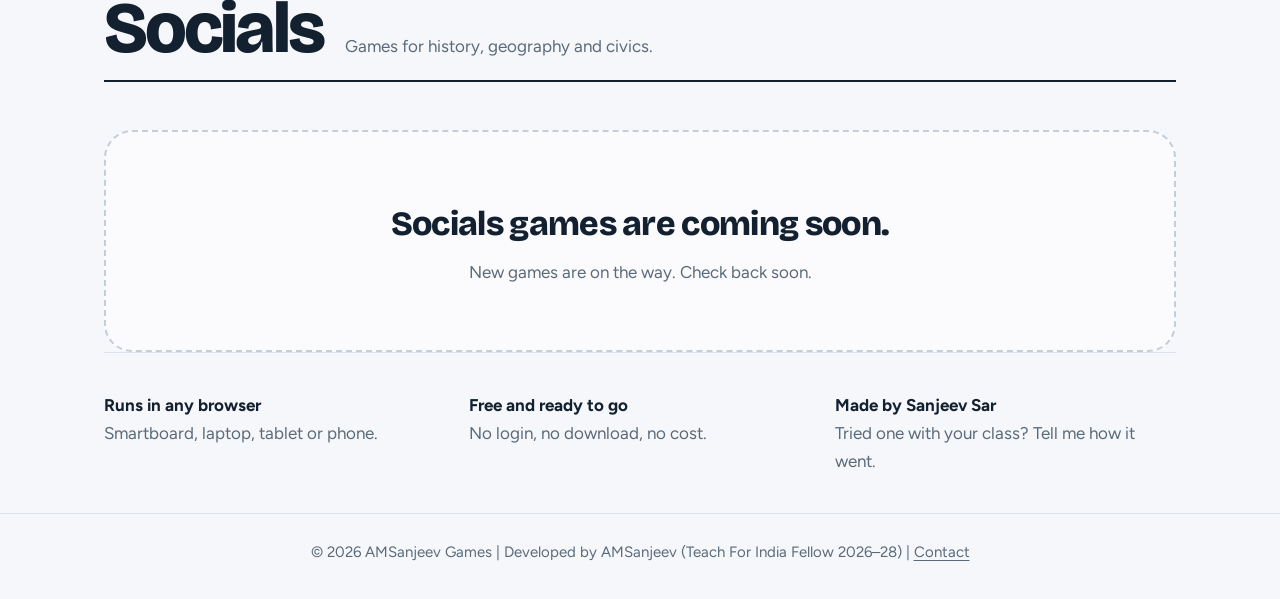
==== commit e91f5a03: "Add files via upload" ====
--- a/index.html
+++ b/index.html
@@ -4,7 +4,7 @@
 <meta charset="UTF-8">
 <meta name="viewport" content="width=device-width, initial-scale=1.0">
 <title>AMSanjeev Games | Learning you can play</title>
-<meta name="description" content="Free classroom games for students of every class and age, sorted by subject: maths games including a tug of war for the four operations, a penalty cup, angles, five-frame number sense and Roman numerals; science games on food, spoilage, preservation, BMI and healthy habits; plus reading fluency (RF) word games, and class culture tools and games: a team points hub, a kicking game and memory challenges. Socials coming soon. No login, plays in any browser.">
+<meta name="description" content="Free classroom games for students of every class and age, sorted by subject: maths games including a tug of war for the four operations, a penalty cup, number challenges, square numbers, angles, five-frame number sense and Roman numerals; science games on food, spoilage, preservation, BMI and healthy habits; plus reading fluency (RF) word games, and class culture tools and games: a team points hub, a kicking game and memory challenges. Socials coming soon. No login, plays in any browser.">
 <link rel="preconnect" href="https://fonts.googleapis.com">
 <link rel="preconnect" href="https://fonts.gstatic.com" crossorigin>
 <link href="https://fonts.googleapis.com/css2?family=Bricolage+Grotesque:opsz,wght@12..96,700;12..96,800&family=Figtree:wght@400;500;600;700&display=swap" rel="stylesheet">
@@ -84,7 +84,7 @@
 
     <!-- MATHS -->
     <section class="subject" id="maths" aria-labelledby="maths-h">
-      <div class="subject-head"><h2 id="maths-h">Maths</h2><p>Operations, revision, quiz-show challenges, angles, number sense and Roman numerals.</p></div>
+      <div class="subject-head"><h2 id="maths-h">Maths</h2><p>Operations, revision, quiz-show challenges, number sense, squares, angles and Roman numerals.</p></div>
 
     <!-- Featured: Zor Lagake Maths -->
     <section class="feature game" id="zor-lagake" style="--accent:#0b7bc9">
@@ -268,6 +268,78 @@
 </section>
 
 
+
+    <!-- Featured: Number Battle -->
+    <section class="feature game" id="number-battle" style="--accent:#2563eb">
+      <a class="art" href="https://amsanjeev-fellow2026.github.io/Number-Battle/" target="_blank" rel="noopener" tabindex="-1" aria-hidden="true">
+<svg viewBox="0 0 640 360" role="img" aria-label="Two number cards, 4,208 and 4,280, with a question mark between them asking which is greater, above a progress bar">
+<rect width="640" height="360" fill="#e8f4ff"/>
+<g font-family="Bricolage Grotesque, Segoe UI, sans-serif" font-weight="800" text-anchor="middle">
+<rect x="150" y="30" width="340" height="44" rx="22" fill="#2563eb"/><text x="320" y="61" font-size="24" fill="#fff">Which is GREATER?</text>
+<rect x="50" y="110" width="230" height="140" rx="26" fill="#fff" stroke="#9dbbea" stroke-width="5"/><text x="165" y="195" font-size="56" fill="#14213d">4,208</text>
+<rect x="360" y="110" width="230" height="140" rx="26" fill="#bbf7d0" stroke="#16a34a" stroke-width="5"/><text x="475" y="195" font-size="56" fill="#14213d">4,280</text>
+<circle cx="320" cy="180" r="30" fill="#facc15" stroke="#14213d" stroke-width="4"/><text x="320" y="194" font-size="38" fill="#14213d">?</text>
+<rect x="110" y="288" width="420" height="16" rx="8" fill="#9dbbea"/><rect x="110" y="288" width="260" height="16" rx="8" fill="#16a34a"/>
+<text x="320" y="334" font-size="20" fill="#2c3e66">Question 6 of 10</text>
+</g></svg>
+      </a>
+      <div class="copy">
+        <span class="tag">Solo or team game</span>
+        <h2>Number Battle</h2>
+        <p class="lede">Every number has a challenge.</p>
+        <p class="body">Thirty quick challenges for number sense: compare and order numbers, fill a missing number, find place value, round, read a number line, solve clue puzzles and more. Play a ten-question Quick Battle, mix every type, pick your own challenges or run a 20-question Marathon that gets harder. Students can play one by one or in class teams.</p>
+        <ul class="facts">
+          <li>Grades 2 to 5</li>
+          <li>30 challenge types</li>
+          <li>Solo, class or team battle</li>
+          <li>20-question Marathon</li>
+          <li>Teacher Zone and class codes</li>
+        </ul>
+        <a class="play" href="https://amsanjeev-fellow2026.github.io/Number-Battle/" target="_blank" rel="noopener">
+          <svg viewBox="0 0 14 14" aria-hidden="true"><path d="M2 1l11 6-11 6z"/></svg>
+          Play Number Battle
+        </a>
+      </div>
+    </section>
+
+    <!-- Featured: Square Quest -->
+    <section class="feature flip game" id="square-quest" style="--accent:#c2570a">
+      <a class="art" href="https://amsanjeev-fellow2026.github.io/Square-Quest/" target="_blank" rel="noopener" tabindex="-1" aria-hidden="true">
+<svg viewBox="0 0 640 360" role="img" aria-label="A four by four square of orange tiles on grid paper beside the equation 4 squared equals 16">
+<defs><pattern id="sq-grid" width="32" height="32" patternUnits="userSpaceOnUse"><rect width="32" height="32" fill="#f4f8ff"/><path d="M32 0H0V32" fill="none" stroke="#cfe0ff" stroke-width="1.5"/></pattern></defs>
+<rect width="640" height="360" fill="url(#sq-grid)"/>
+<g fill="#ff8a00" stroke="#10233f" stroke-width="3">
+<rect x="60" y="76" width="52" height="52" rx="6"/><rect x="118" y="76" width="52" height="52" rx="6"/><rect x="176" y="76" width="52" height="52" rx="6"/><rect x="234" y="76" width="52" height="52" rx="6"/>
+<rect x="60" y="134" width="52" height="52" rx="6"/><rect x="118" y="134" width="52" height="52" rx="6"/><rect x="176" y="134" width="52" height="52" rx="6"/><rect x="234" y="134" width="52" height="52" rx="6"/>
+<rect x="60" y="192" width="52" height="52" rx="6"/><rect x="118" y="192" width="52" height="52" rx="6"/><rect x="176" y="192" width="52" height="52" rx="6"/><rect x="234" y="192" width="52" height="52" rx="6"/>
+<rect x="60" y="250" width="52" height="52" rx="6"/><rect x="118" y="250" width="52" height="52" rx="6"/><rect x="176" y="250" width="52" height="52" rx="6"/><rect x="234" y="250" width="52" height="52" rx="6"/>
+</g>
+<g font-family="Bricolage Grotesque, Segoe UI, sans-serif" font-weight="800" text-anchor="middle" fill="#10233f">
+<rect x="340" y="84" width="250" height="64" rx="32" fill="#1d4ed8"/><text x="465" y="128" font-size="30" fill="#fff">4 × 4</text>
+<text x="465" y="226" font-size="78">4² = 16</text>
+<text x="465" y="282" font-size="22" fill="#1d4ed8">4 rows, 4 columns</text>
+</g></svg>
+      </a>
+      <div class="copy">
+        <span class="tag">Class game</span>
+        <h2>Square Quest</h2>
+        <p class="lede">Build it. Discover it. Square it!</p>
+        <p class="body">Explore Number City across six zones: match arrays to equations, recall square facts, find the missing number, spot square patterns, solve real-world missions and build a square tile by tile on a grid. Every answer comes with an explanation, hints are there when needed, and each zone earns up to three stars. Play solo, in pairs or in teams.</p>
+        <ul class="facts">
+          <li>Grades 4 to 6</li>
+          <li>6 zones</li>
+          <li>Solo, pair or team</li>
+          <li>Learn-first mode and hints</li>
+          <li>Practise your mistakes</li>
+          <li>Class setup and teacher controls</li>
+        </ul>
+        <a class="play" href="https://amsanjeev-fellow2026.github.io/Square-Quest/" target="_blank" rel="noopener">
+          <svg viewBox="0 0 14 14" aria-hidden="true"><path d="M2 1l11 6-11 6z"/></svg>
+          Play Square Quest
+        </a>
+      </div>
+    </section>
+
     <!-- Roman numerals: two games -->
     <div class="series">
       <h3>Roman numerals</h3>
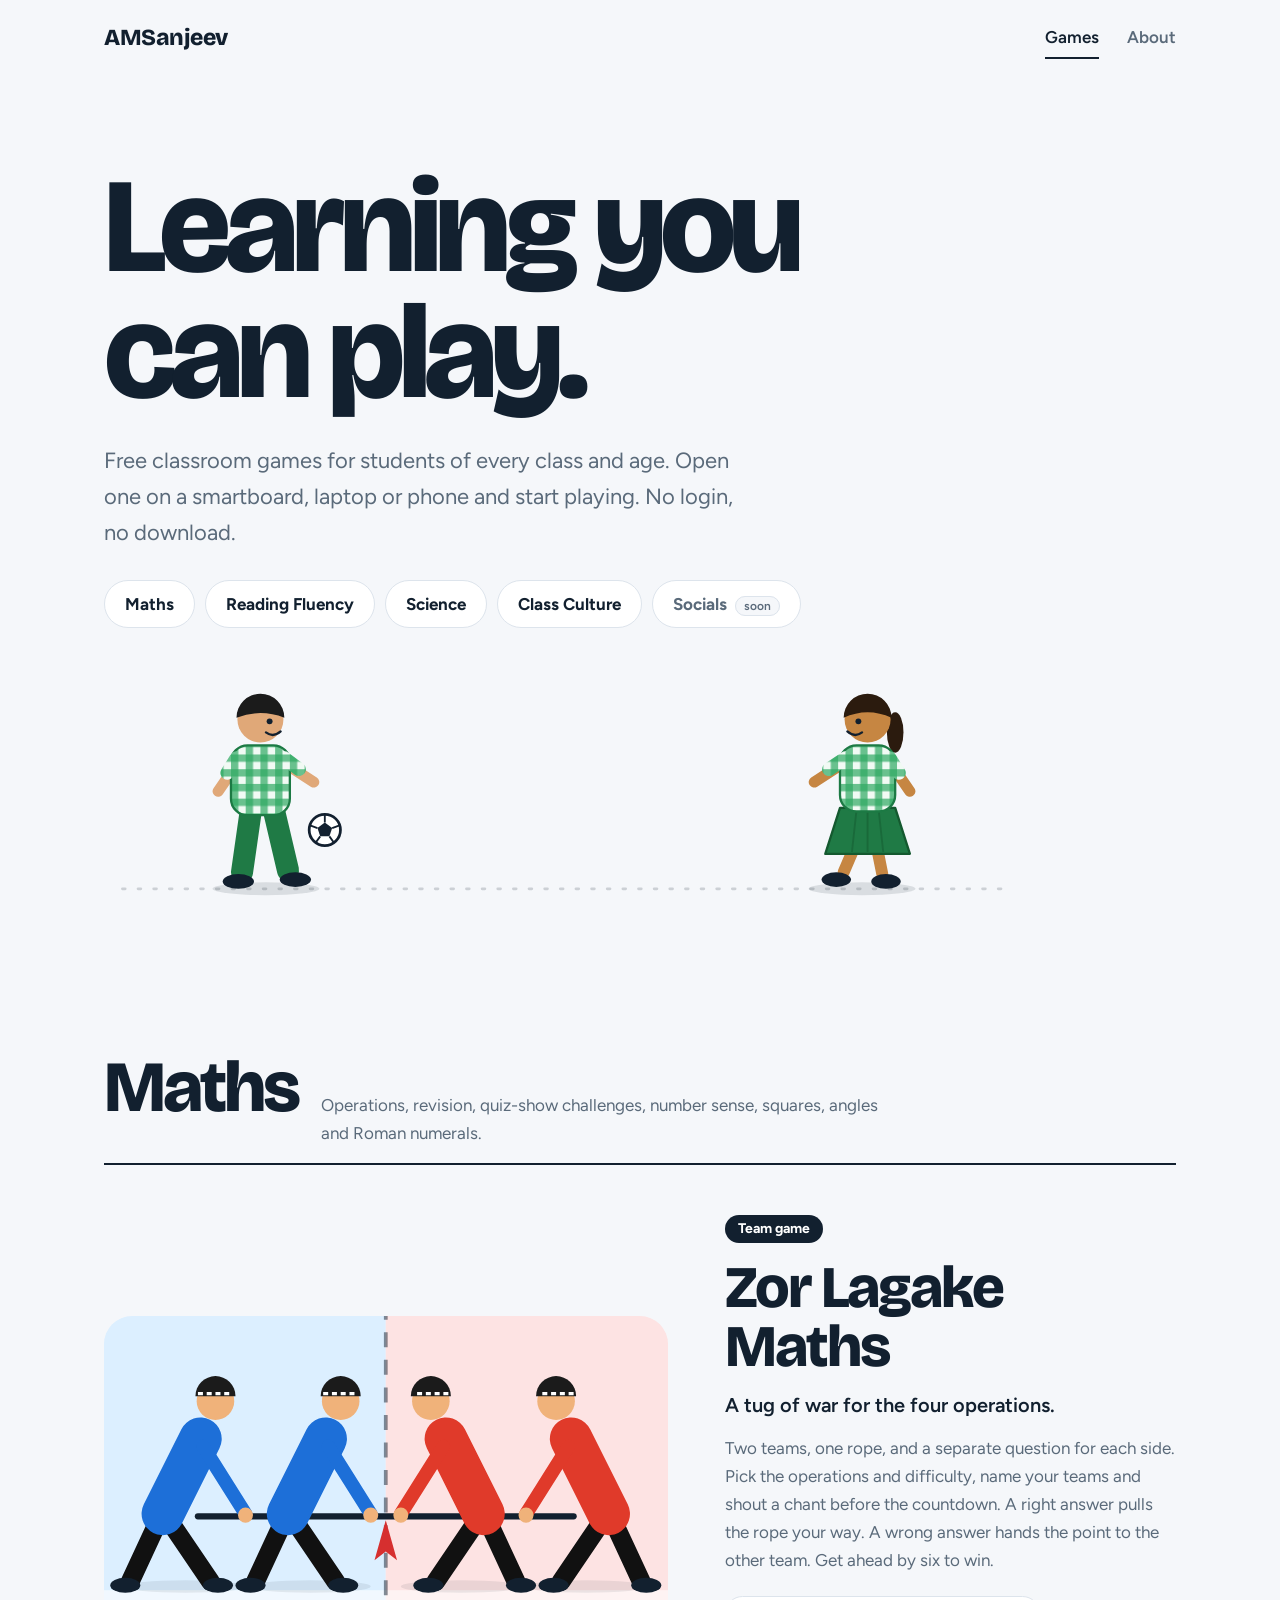
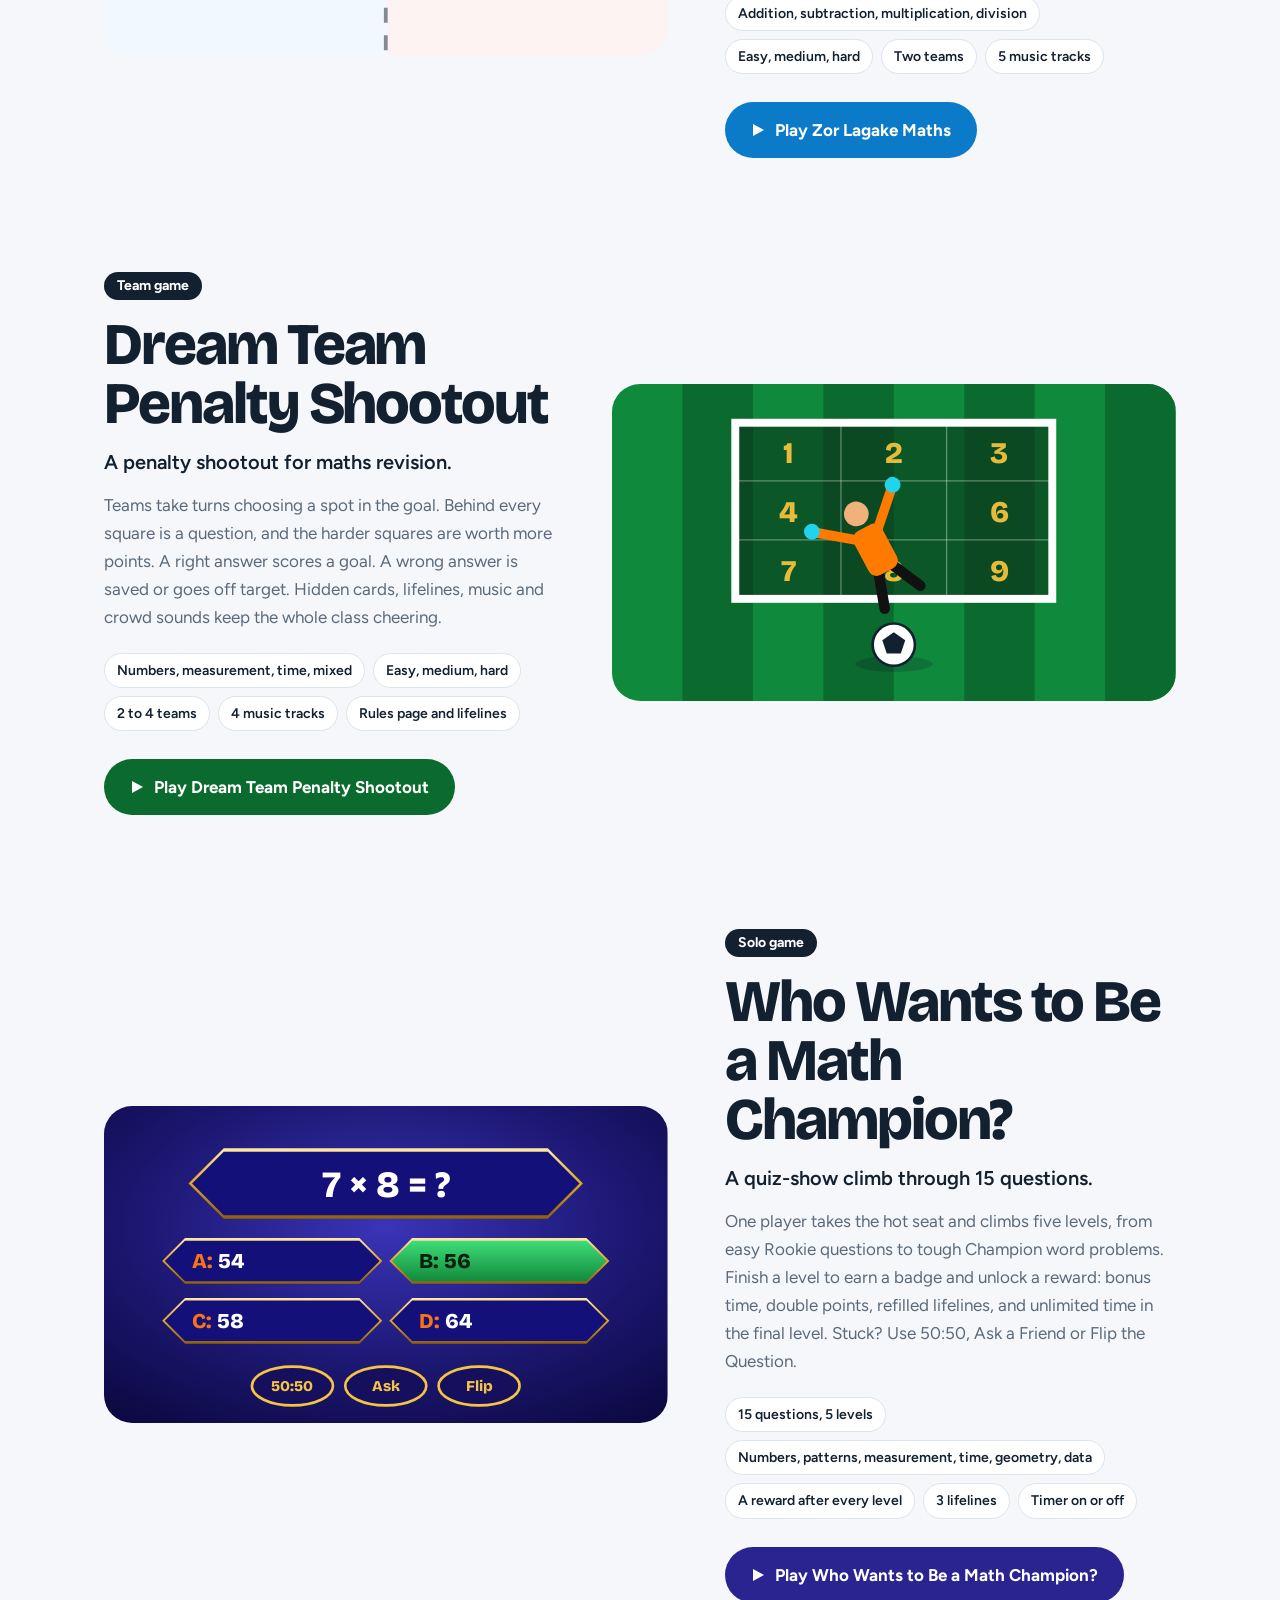
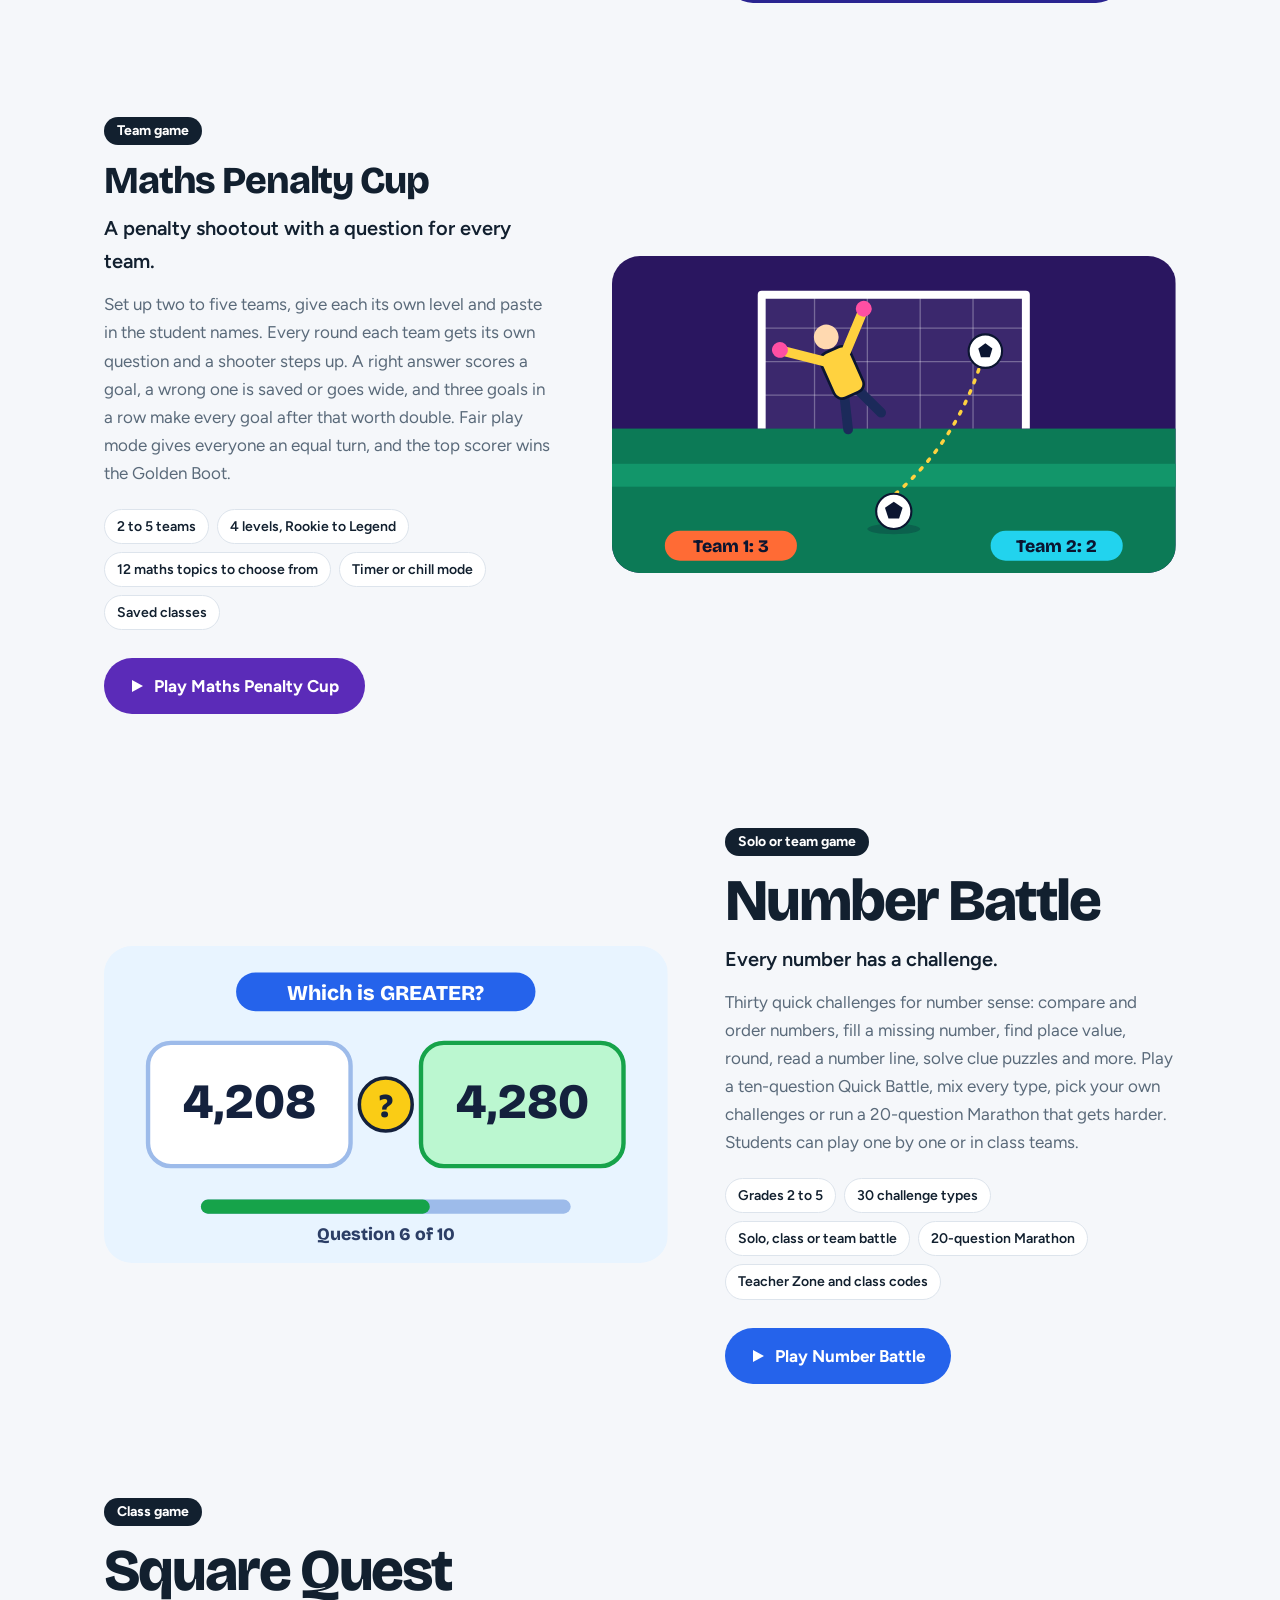
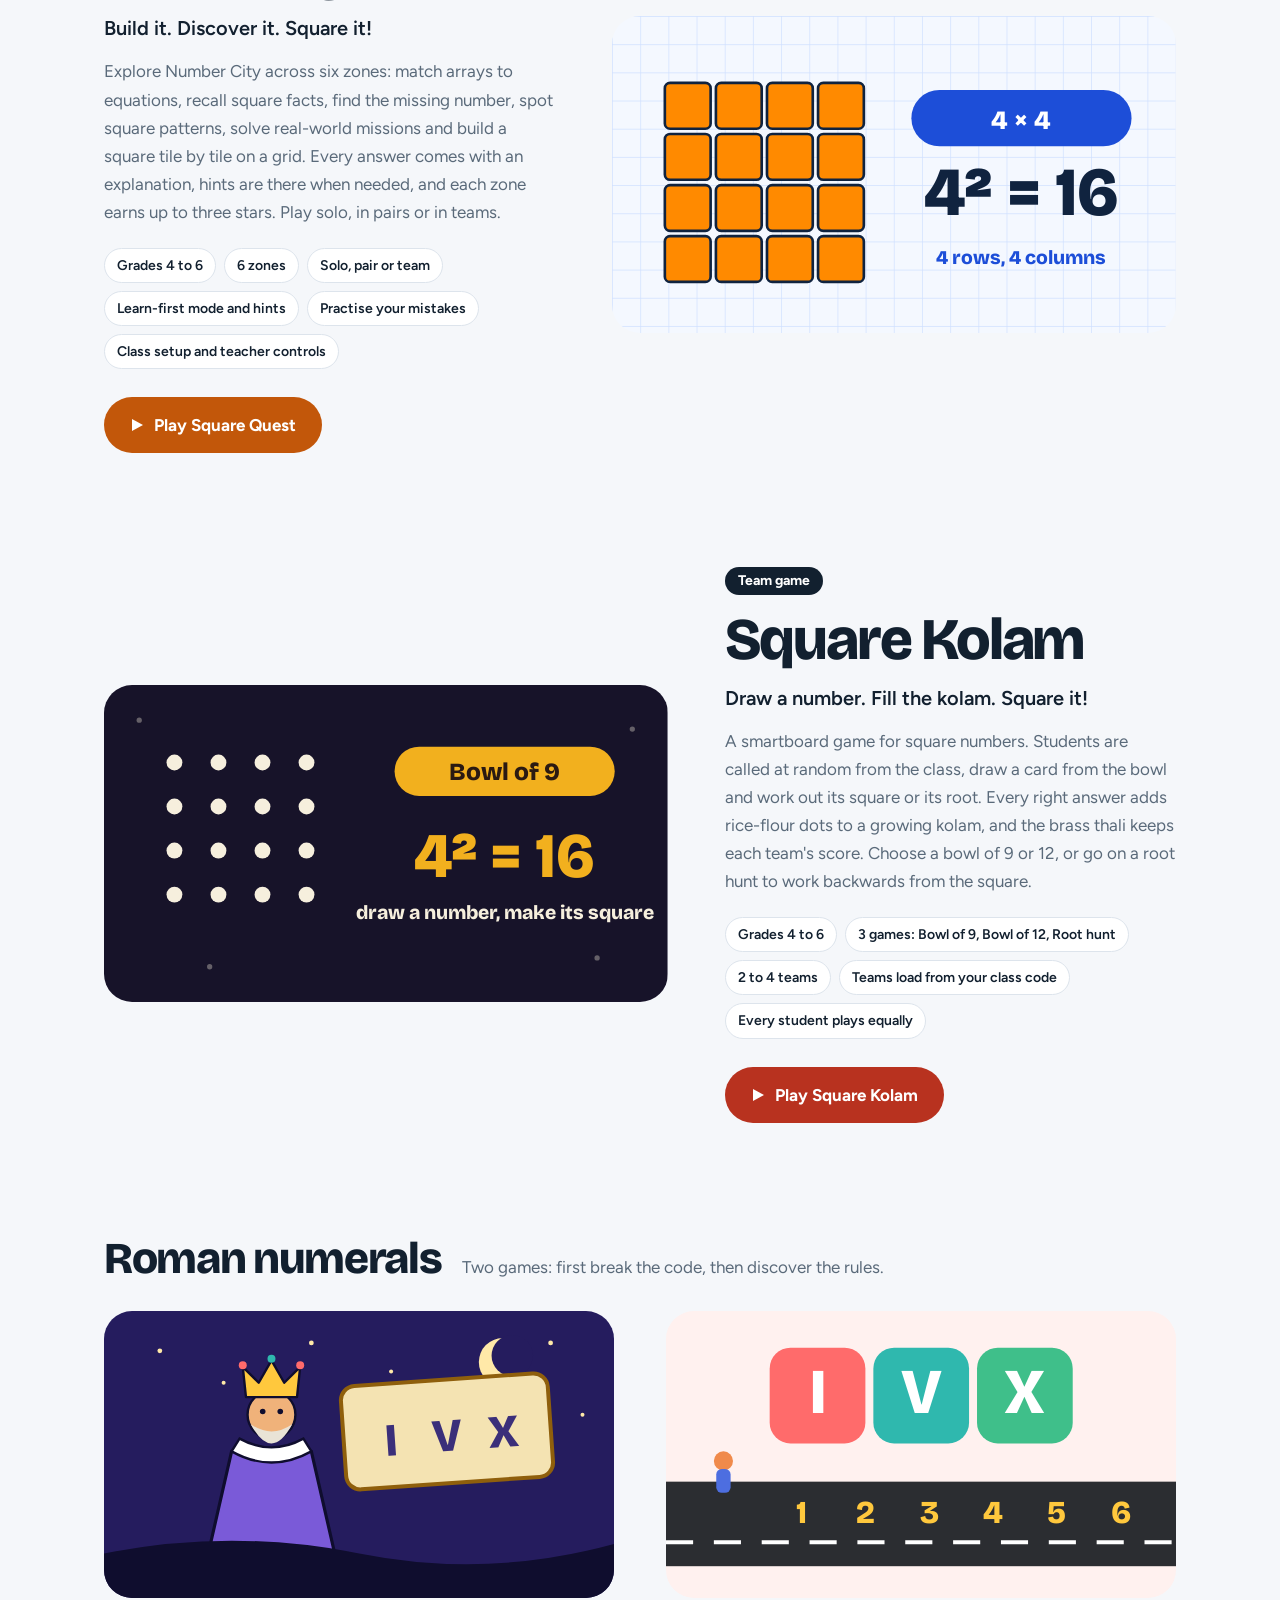
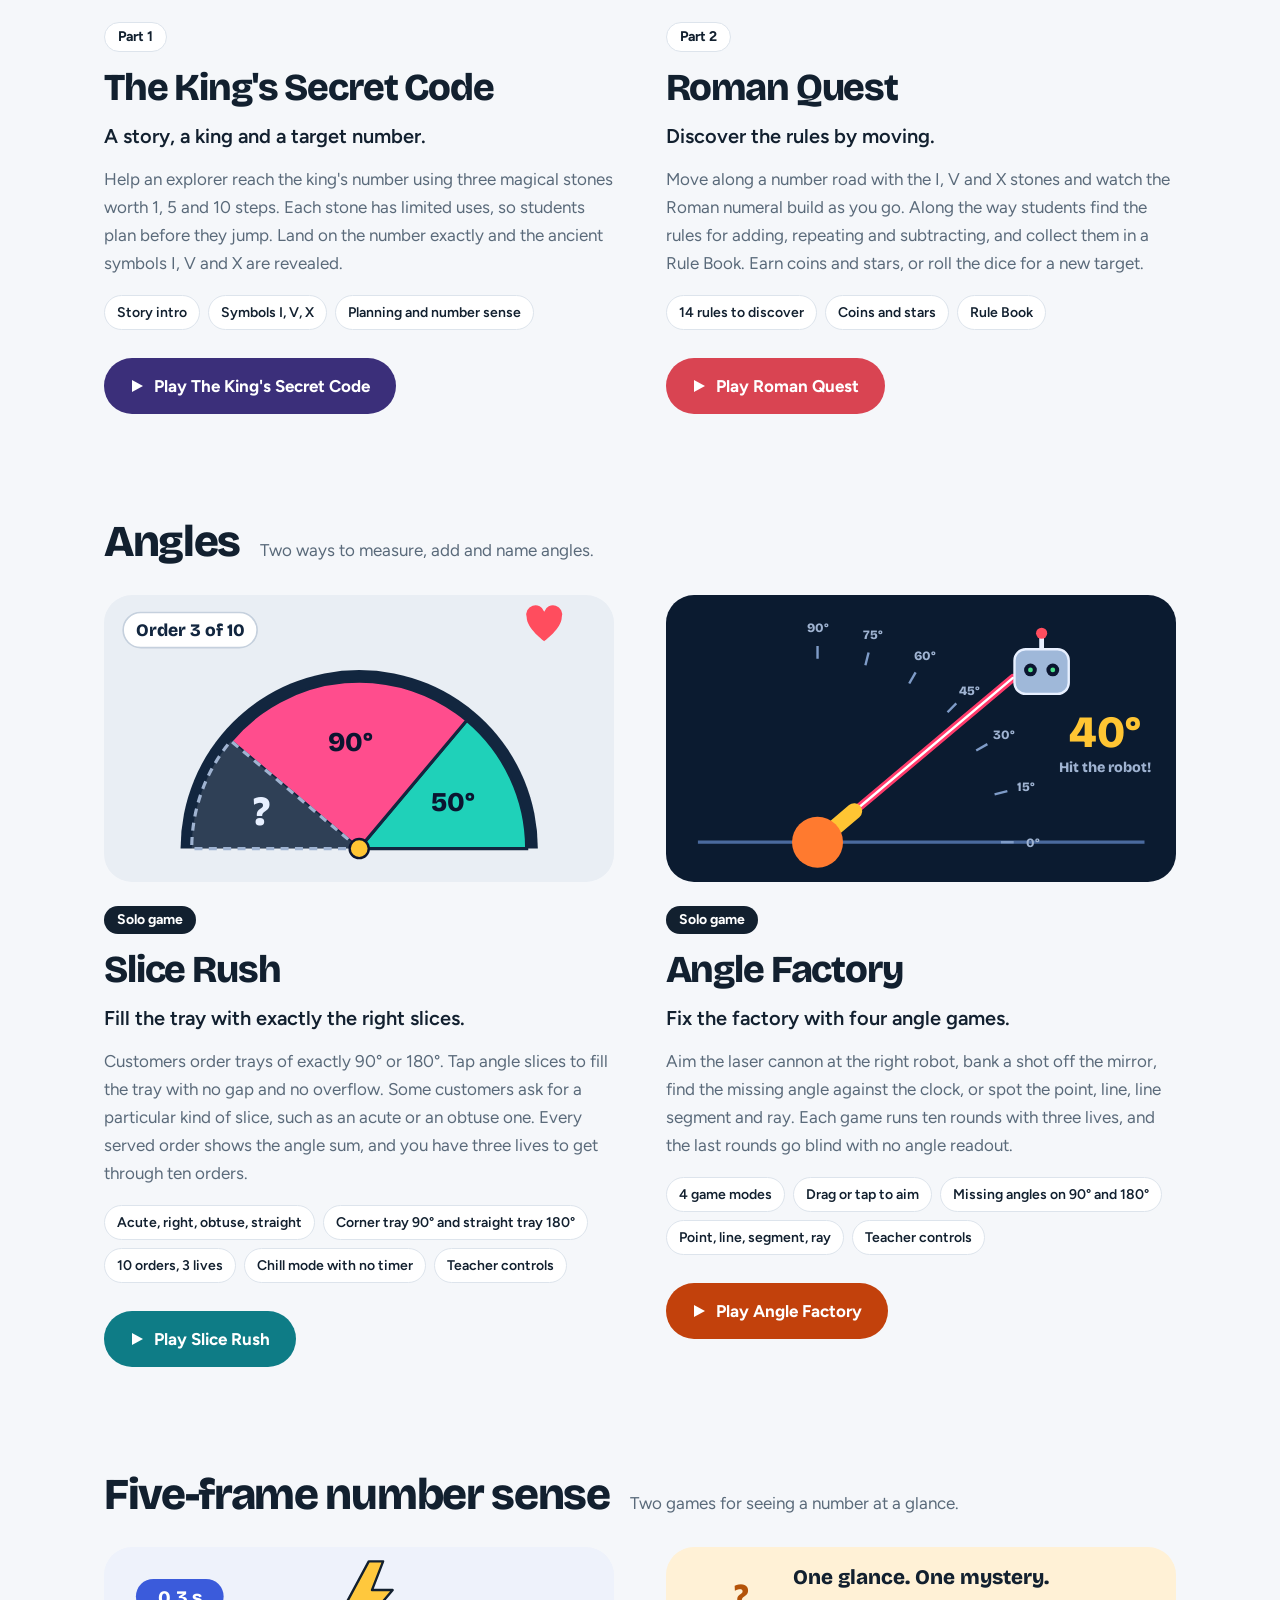
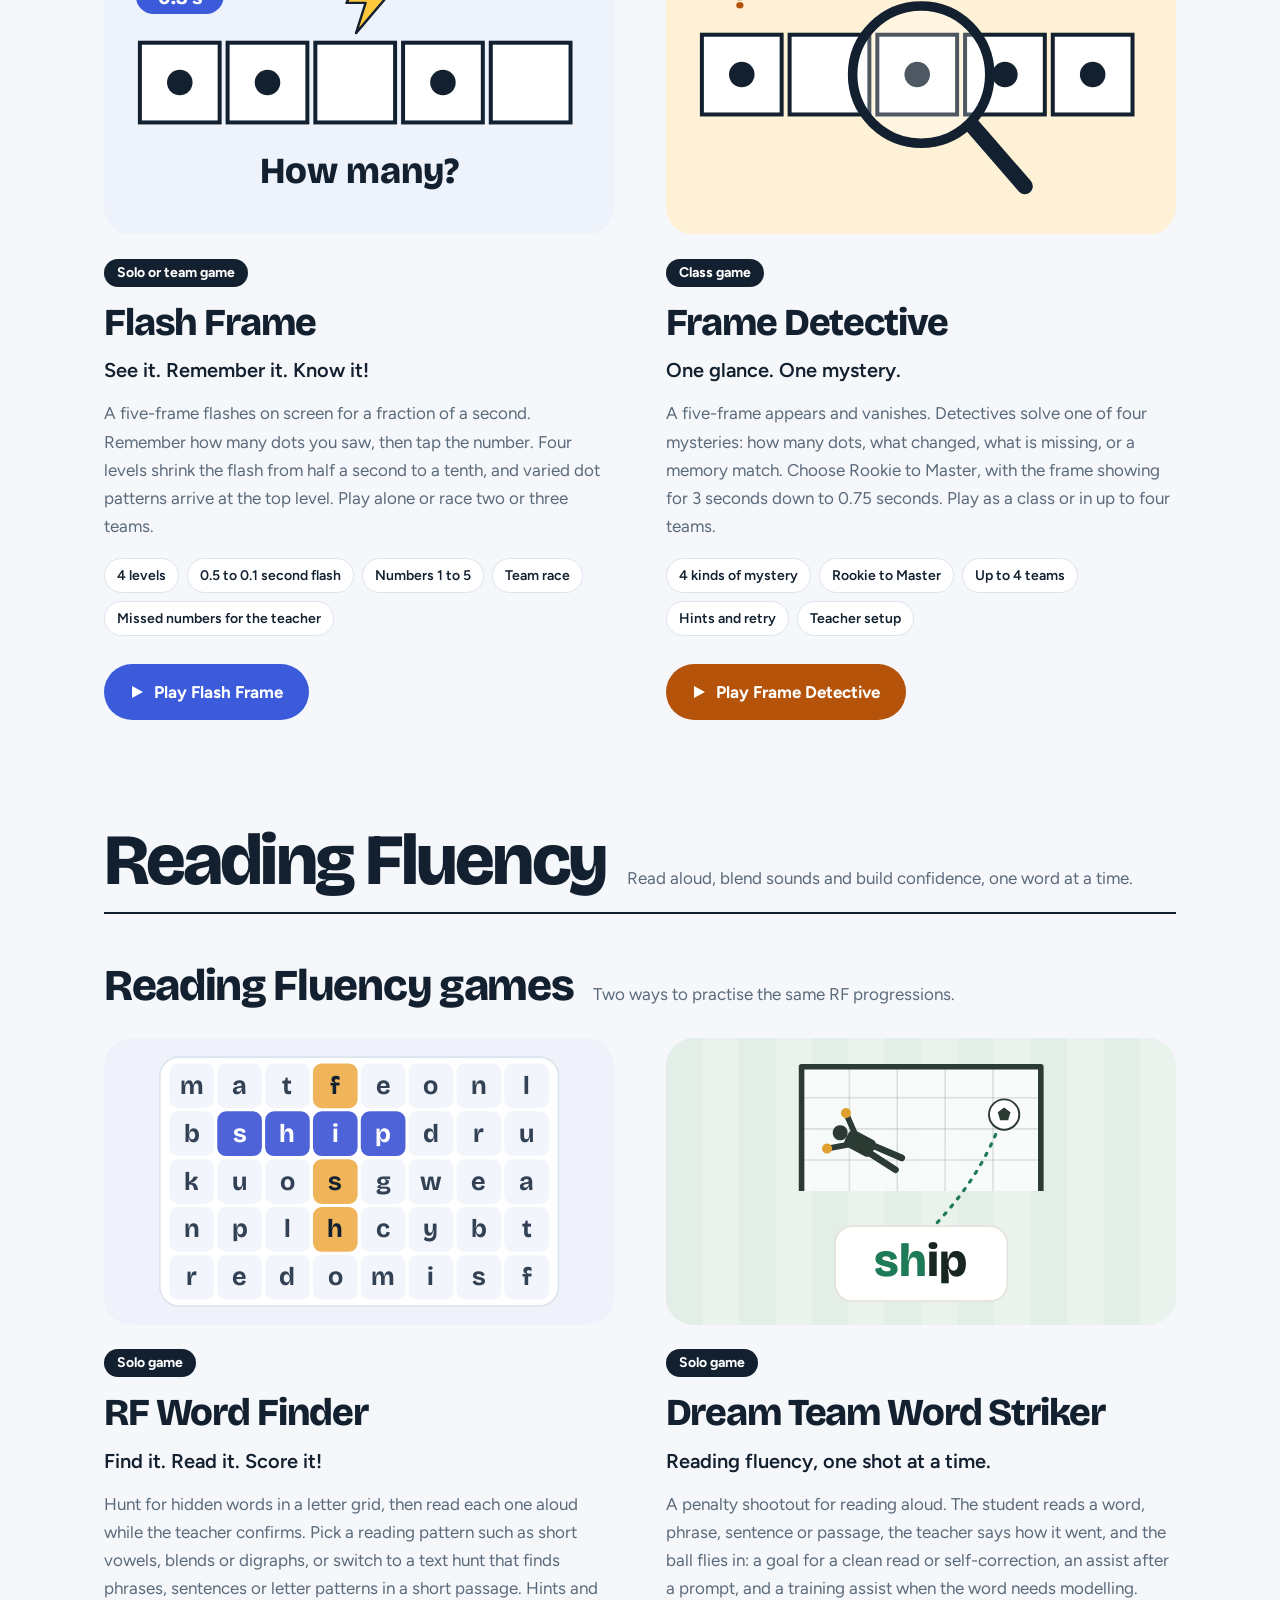
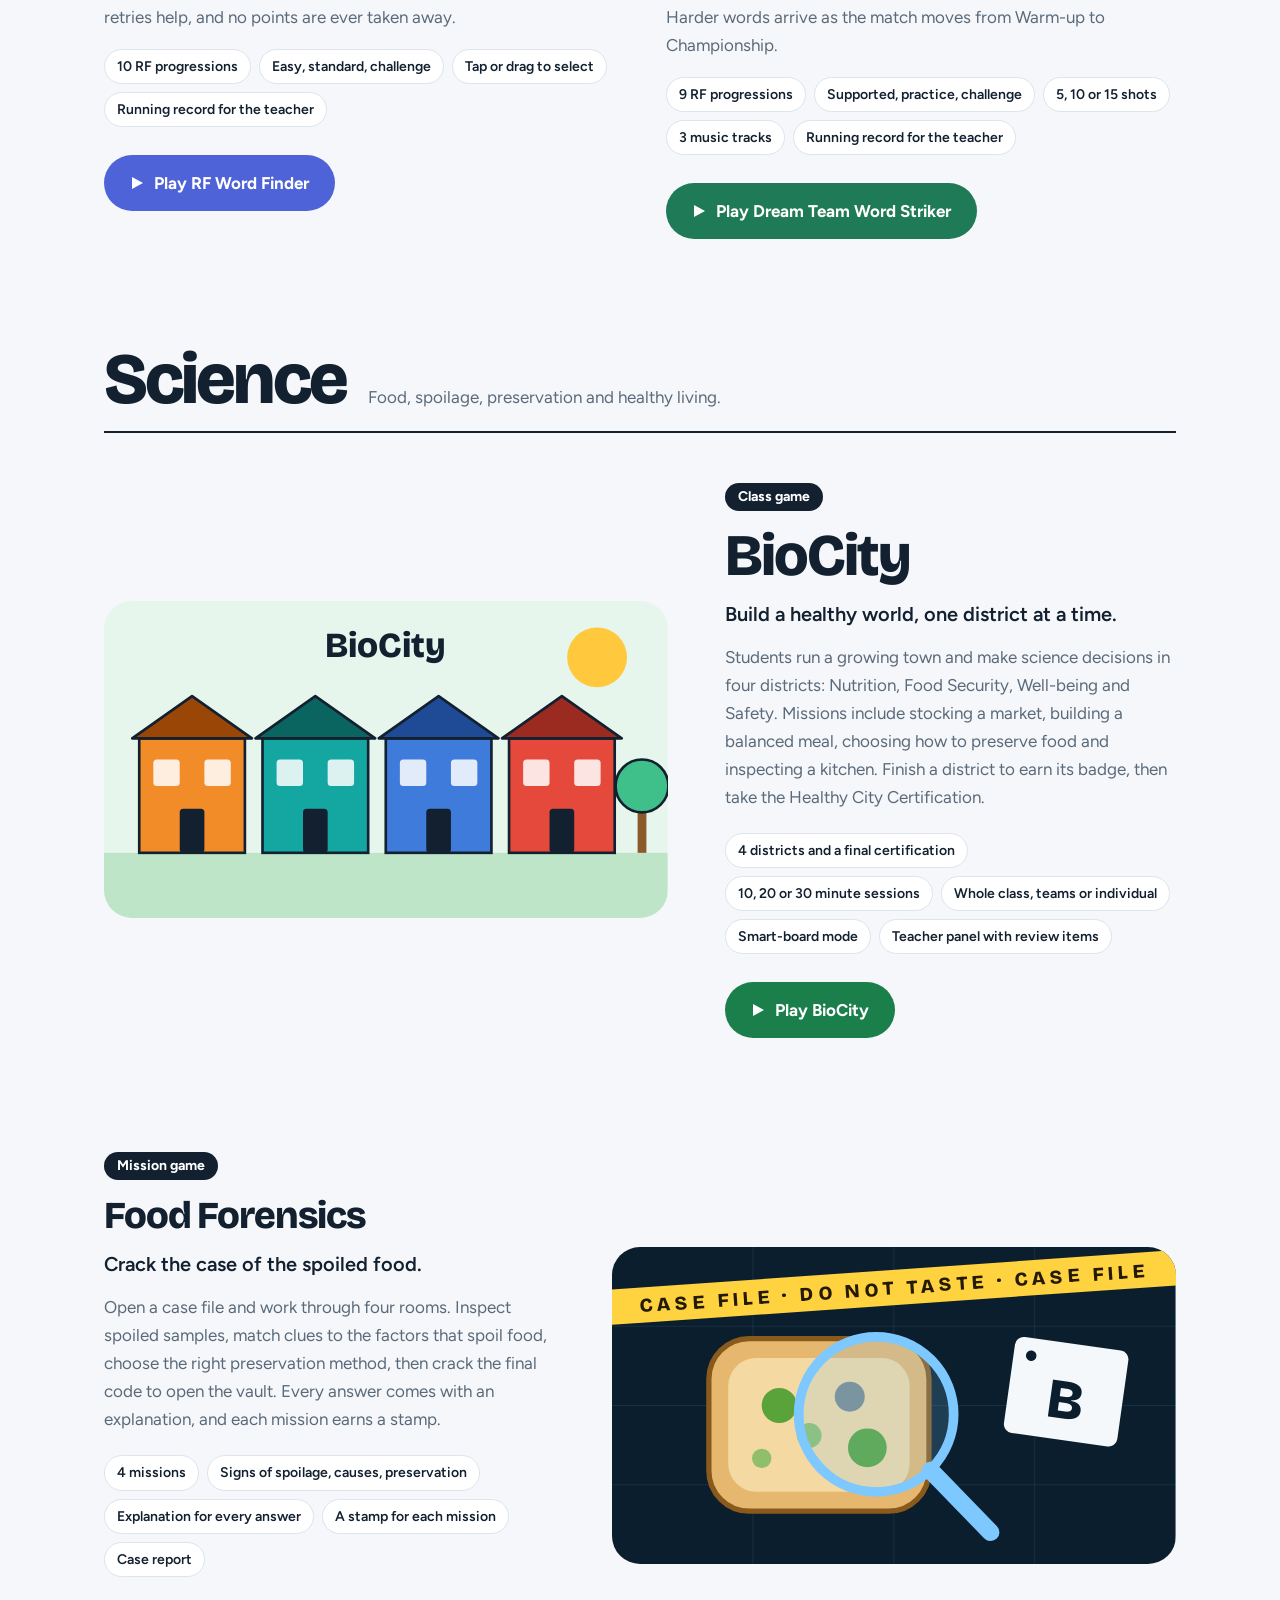
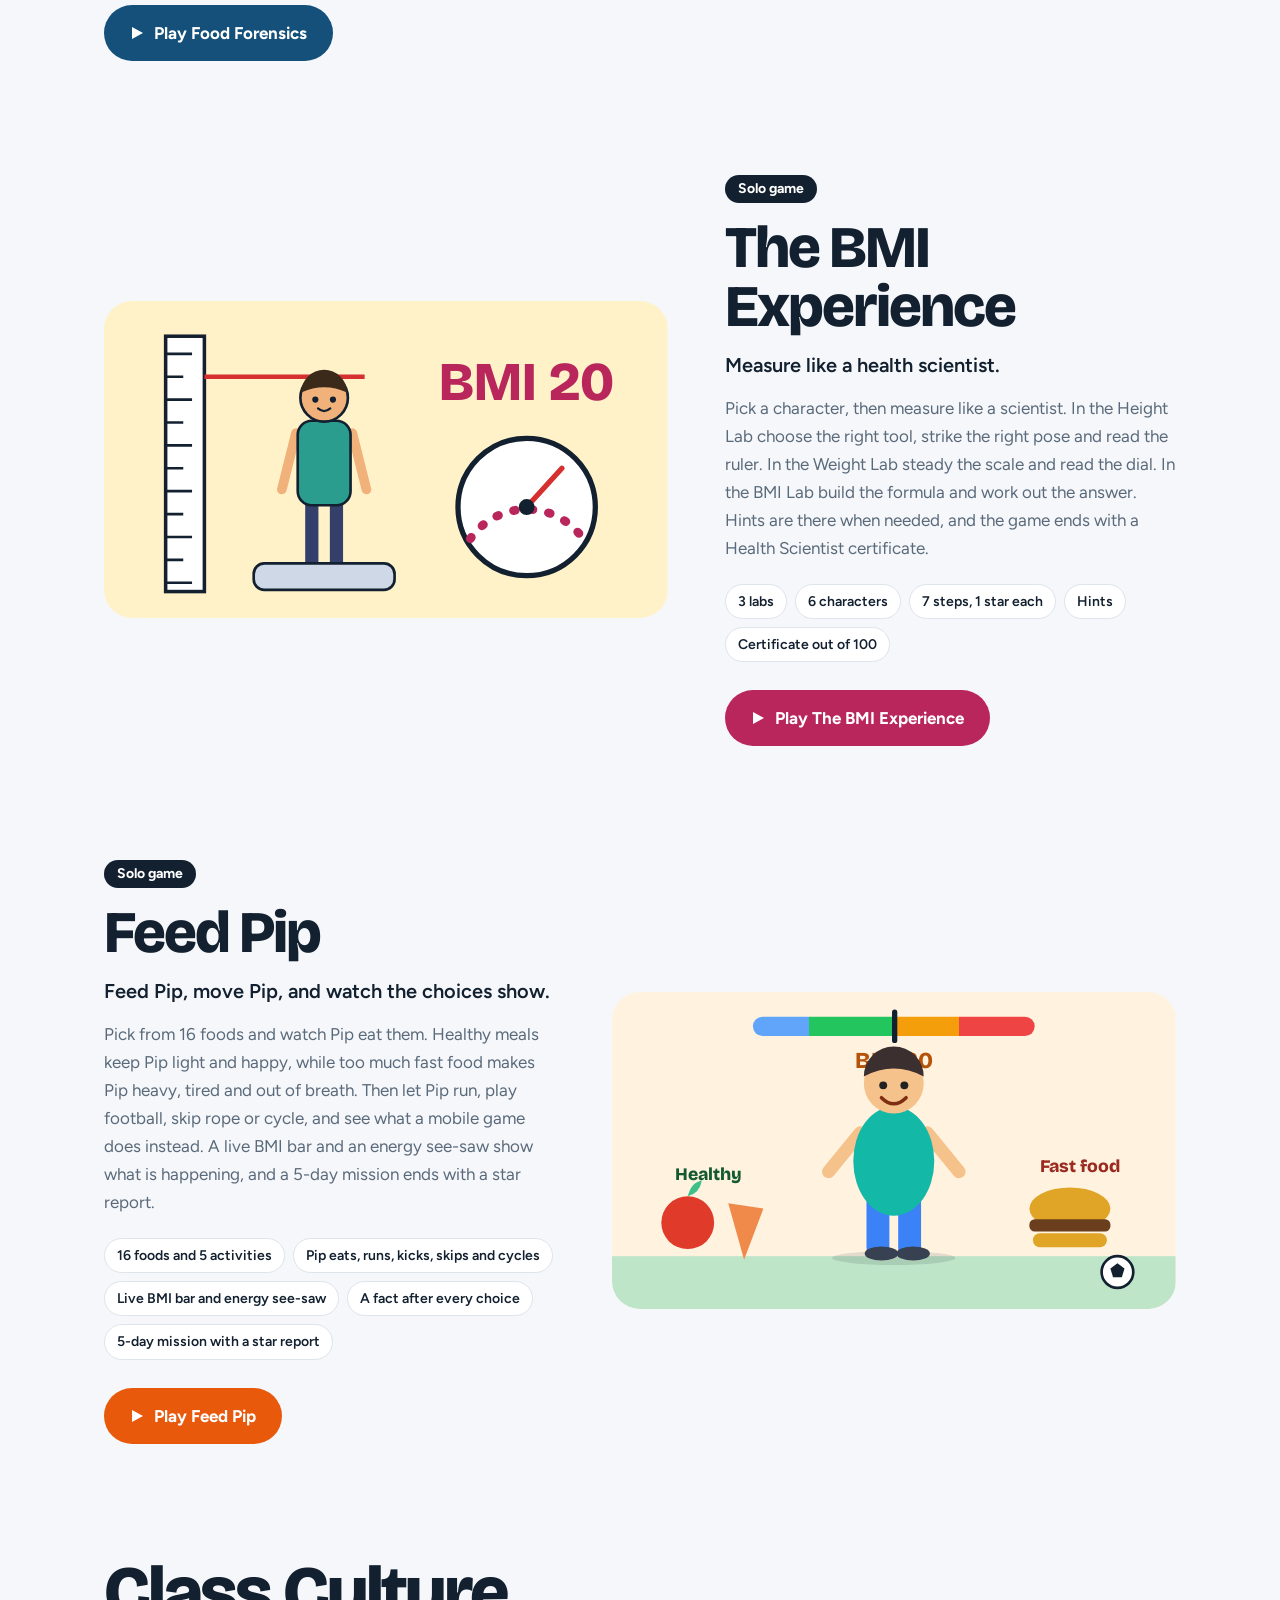
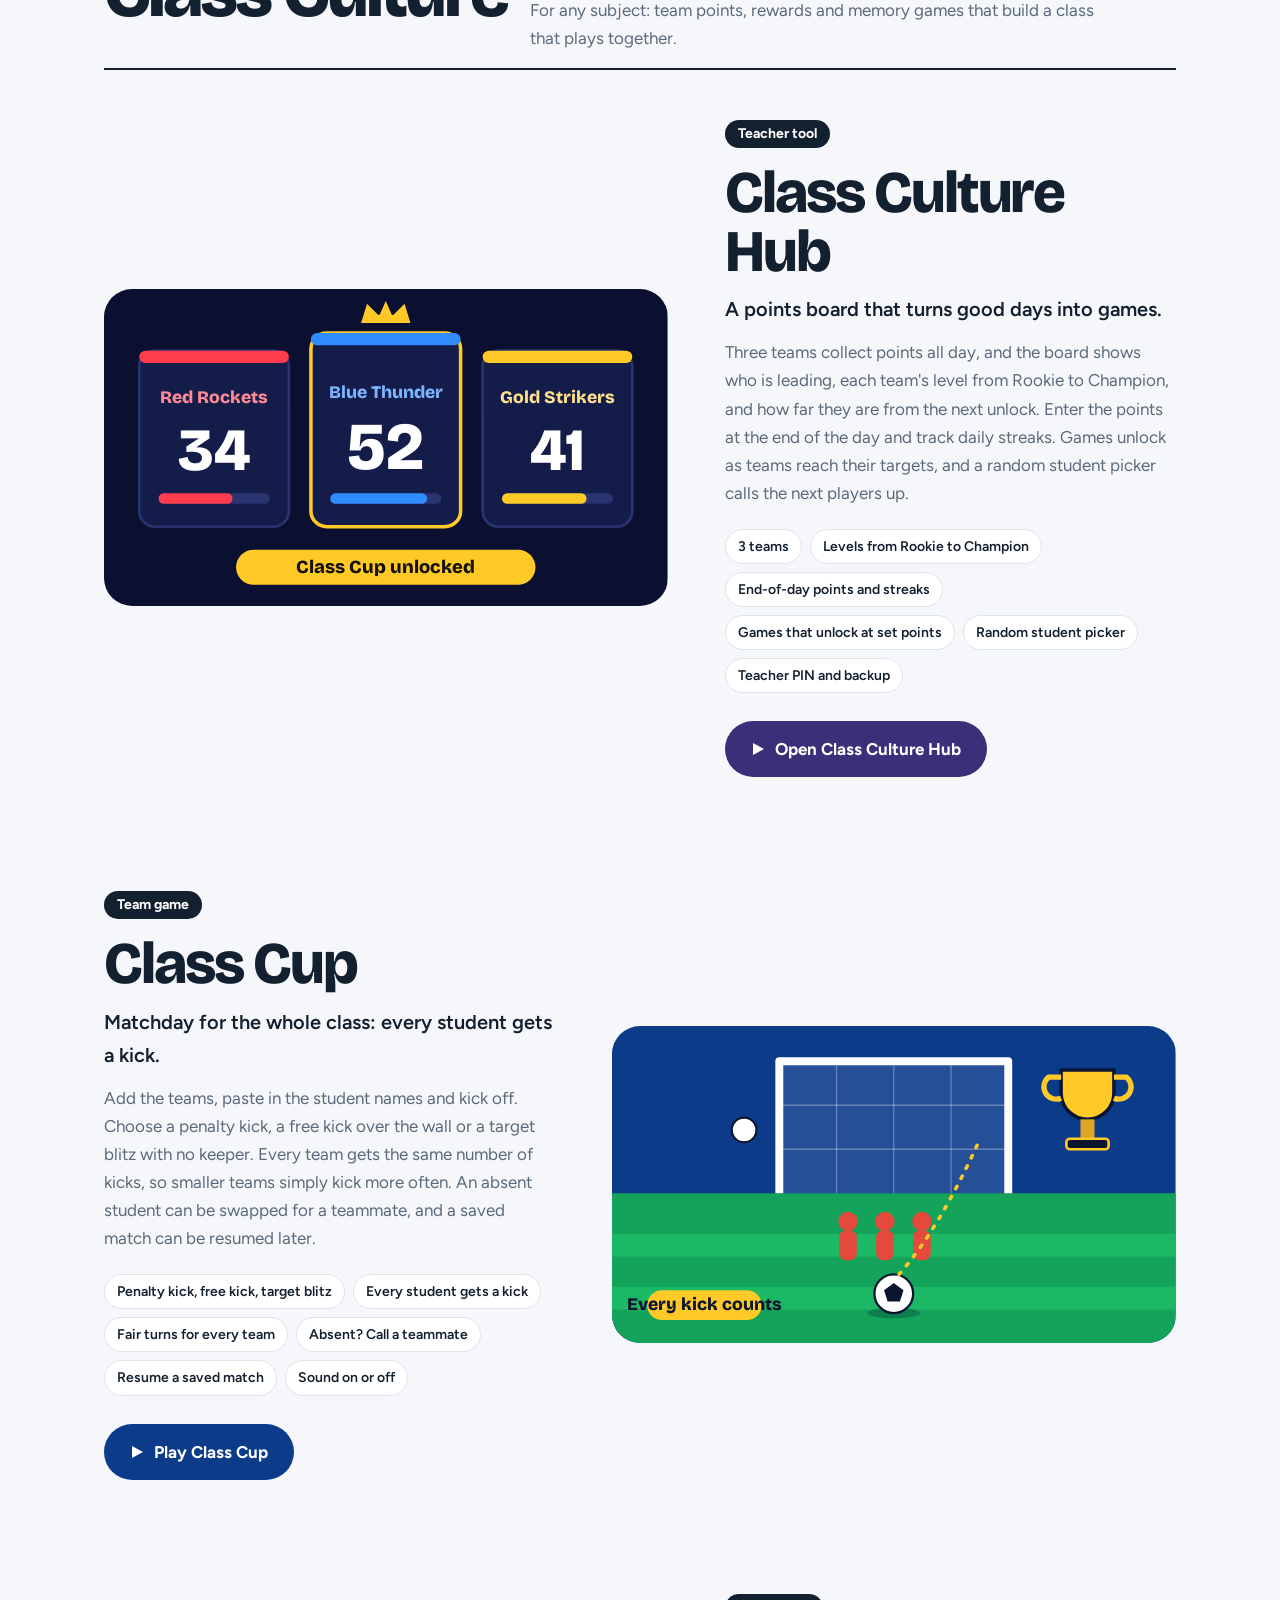
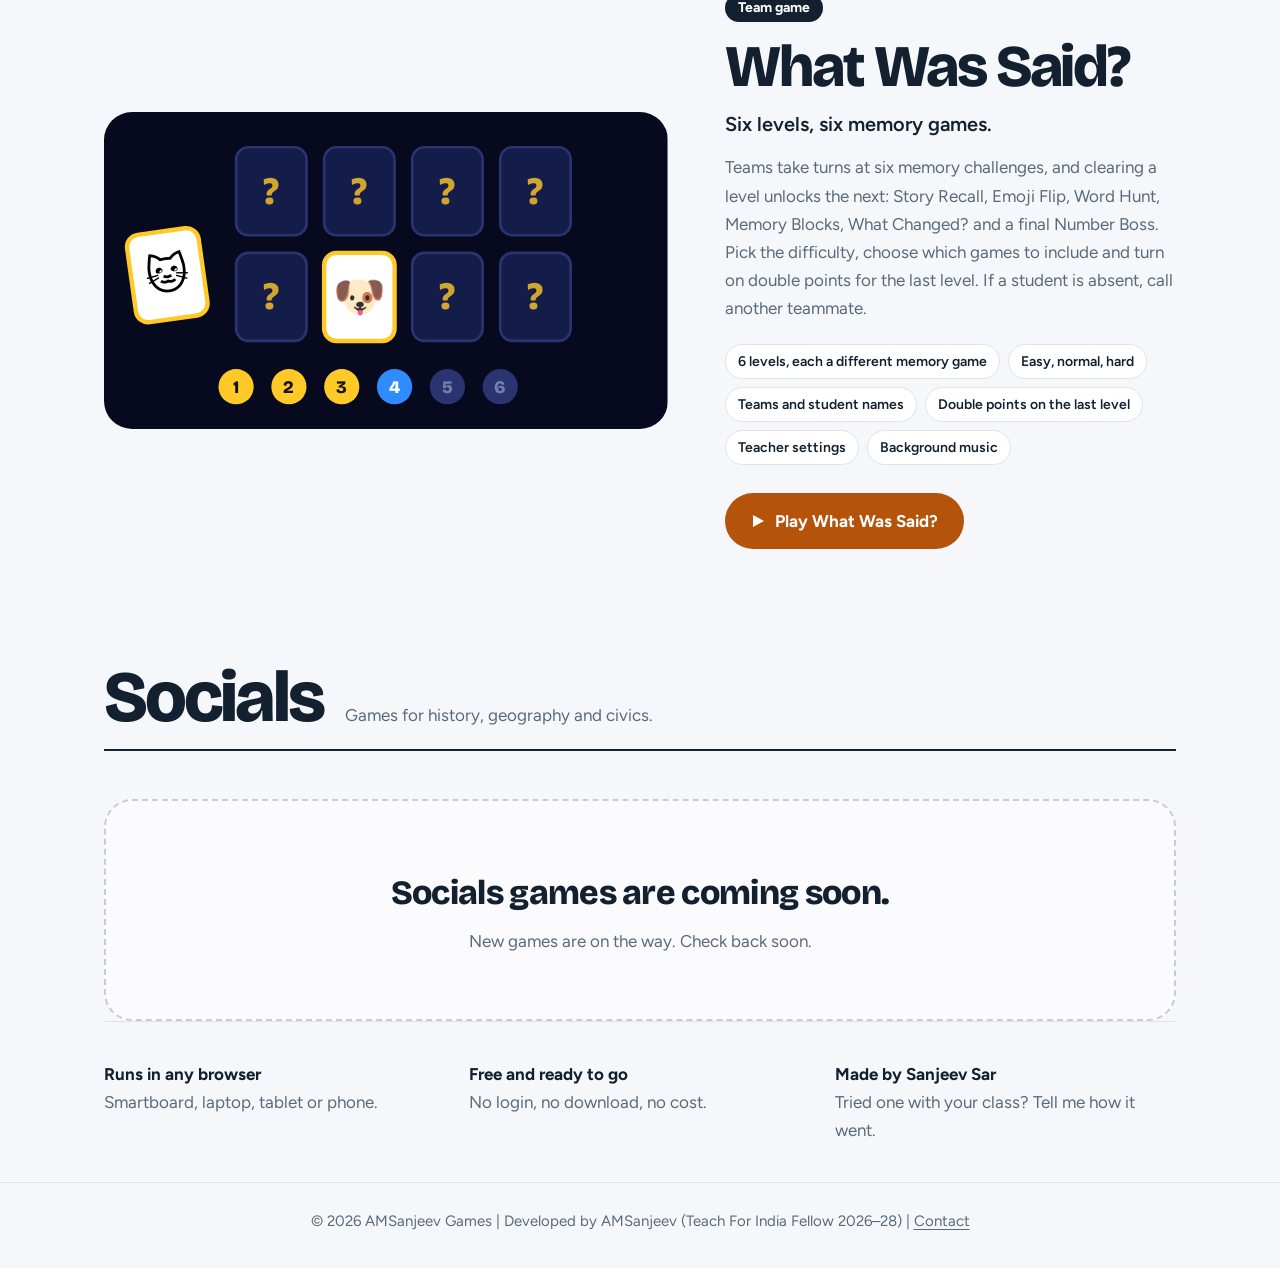
==== commit d66d21de: "Add files via upload" ====
--- a/index.html
+++ b/index.html
@@ -4,7 +4,7 @@
 <meta charset="UTF-8">
 <meta name="viewport" content="width=device-width, initial-scale=1.0">
 <title>AMSanjeev Games | Learning you can play</title>
-<meta name="description" content="Free classroom games for students of every class and age, sorted by subject: maths games including a tug of war for the four operations, a penalty cup, number challenges, square numbers, angles, five-frame number sense and Roman numerals; science games on food, spoilage, preservation, BMI and healthy habits; plus reading fluency (RF) word games, and class culture tools and games: a team points hub, a kicking game and memory challenges. Socials coming soon. No login, plays in any browser.">
+<meta name="description" content="Free classroom games for students of every class and age, sorted by subject: maths games including a tug of war for the four operations, a penalty cup, number challenges, square numbers (including a team kolam game), angles, five-frame number sense and Roman numerals; science games on food, spoilage, preservation, BMI and healthy habits; plus reading fluency (RF) word games, and class culture tools and games: a team points hub, a kicking game and memory challenges. Socials coming soon. No login, plays in any browser.">
 <link rel="preconnect" href="https://fonts.googleapis.com">
 <link rel="preconnect" href="https://fonts.gstatic.com" crossorigin>
 <link href="https://fonts.googleapis.com/css2?family=Bricolage+Grotesque:opsz,wght@12..96,700;12..96,800&family=Figtree:wght@400;500;600;700&display=swap" rel="stylesheet">
@@ -340,6 +340,43 @@
       </div>
     </section>
 
+    <!-- Featured: Square Kolam -->
+    <section class="feature game" id="square-kolam" style="--accent:#b8321f">
+      <a class="art" href="https://amsanjeev-fellow2026.github.io/SQUARE-KOLAM/" target="_blank" rel="noopener" tabindex="-1" aria-hidden="true">
+<svg viewBox="0 0 640 360" role="img" aria-label="A kolam of rice-flour dots forming a square of 16 beside the equation 4 squared equals 16, on a dark floor">
+<rect width="640" height="360" fill="#171329"/>
+<g fill="#f6efdd" opacity=".35"><circle cx="40" cy="40" r="3"/><circle cx="120" cy="320" r="3"/><circle cx="600" cy="50" r="3"/><circle cx="560" cy="310" r="3"/></g>
+<g fill="#f6efdd">
+<circle cx="80" cy="88" r="9"/><circle cx="130" cy="88" r="9"/><circle cx="180" cy="88" r="9"/><circle cx="230" cy="88" r="9"/>
+<circle cx="80" cy="138" r="9"/><circle cx="130" cy="138" r="9"/><circle cx="180" cy="138" r="9"/><circle cx="230" cy="138" r="9"/>
+<circle cx="80" cy="188" r="9"/><circle cx="130" cy="188" r="9"/><circle cx="180" cy="188" r="9"/><circle cx="230" cy="188" r="9"/>
+<circle cx="80" cy="238" r="9"/><circle cx="130" cy="238" r="9"/><circle cx="180" cy="238" r="9"/><circle cx="230" cy="238" r="9"/>
+</g>
+<g font-family="Bricolage Grotesque, Segoe UI, sans-serif" font-weight="800" text-anchor="middle">
+<rect x="330" y="70" width="250" height="56" rx="28" fill="#f2b01e"/><text x="455" y="108" font-size="28" fill="#2b1a12">Bowl of 9</text>
+<text x="455" y="218" font-size="72" fill="#f2b01e">4² = 16</text>
+<text x="455" y="266" font-size="22" fill="#f6efdd">draw a number, make its square</text>
+</g></svg>
+      </a>
+      <div class="copy">
+        <span class="tag">Team game</span>
+        <h2>Square Kolam</h2>
+        <p class="lede">Draw a number. Fill the kolam. Square it!</p>
+        <p class="body">A smartboard game for square numbers. Students are called at random from the class, draw a card from the bowl and work out its square or its root. Every right answer adds rice-flour dots to a growing kolam, and the brass thali keeps each team's score. Choose a bowl of 9 or 12, or go on a root hunt to work backwards from the square.</p>
+        <ul class="facts">
+          <li>Grades 4 to 6</li>
+          <li>3 games: Bowl of 9, Bowl of 12, Root hunt</li>
+          <li>2 to 4 teams</li>
+          <li>Teams load from your class code</li>
+          <li>Every student plays equally</li>
+        </ul>
+        <a class="play" href="https://amsanjeev-fellow2026.github.io/SQUARE-KOLAM/" target="_blank" rel="noopener">
+          <svg viewBox="0 0 14 14" aria-hidden="true"><path d="M2 1l11 6-11 6z"/></svg>
+          Play Square Kolam
+        </a>
+      </div>
+    </section>
+
     <!-- Roman numerals: two games -->
     <div class="series">
       <h3>Roman numerals</h3>
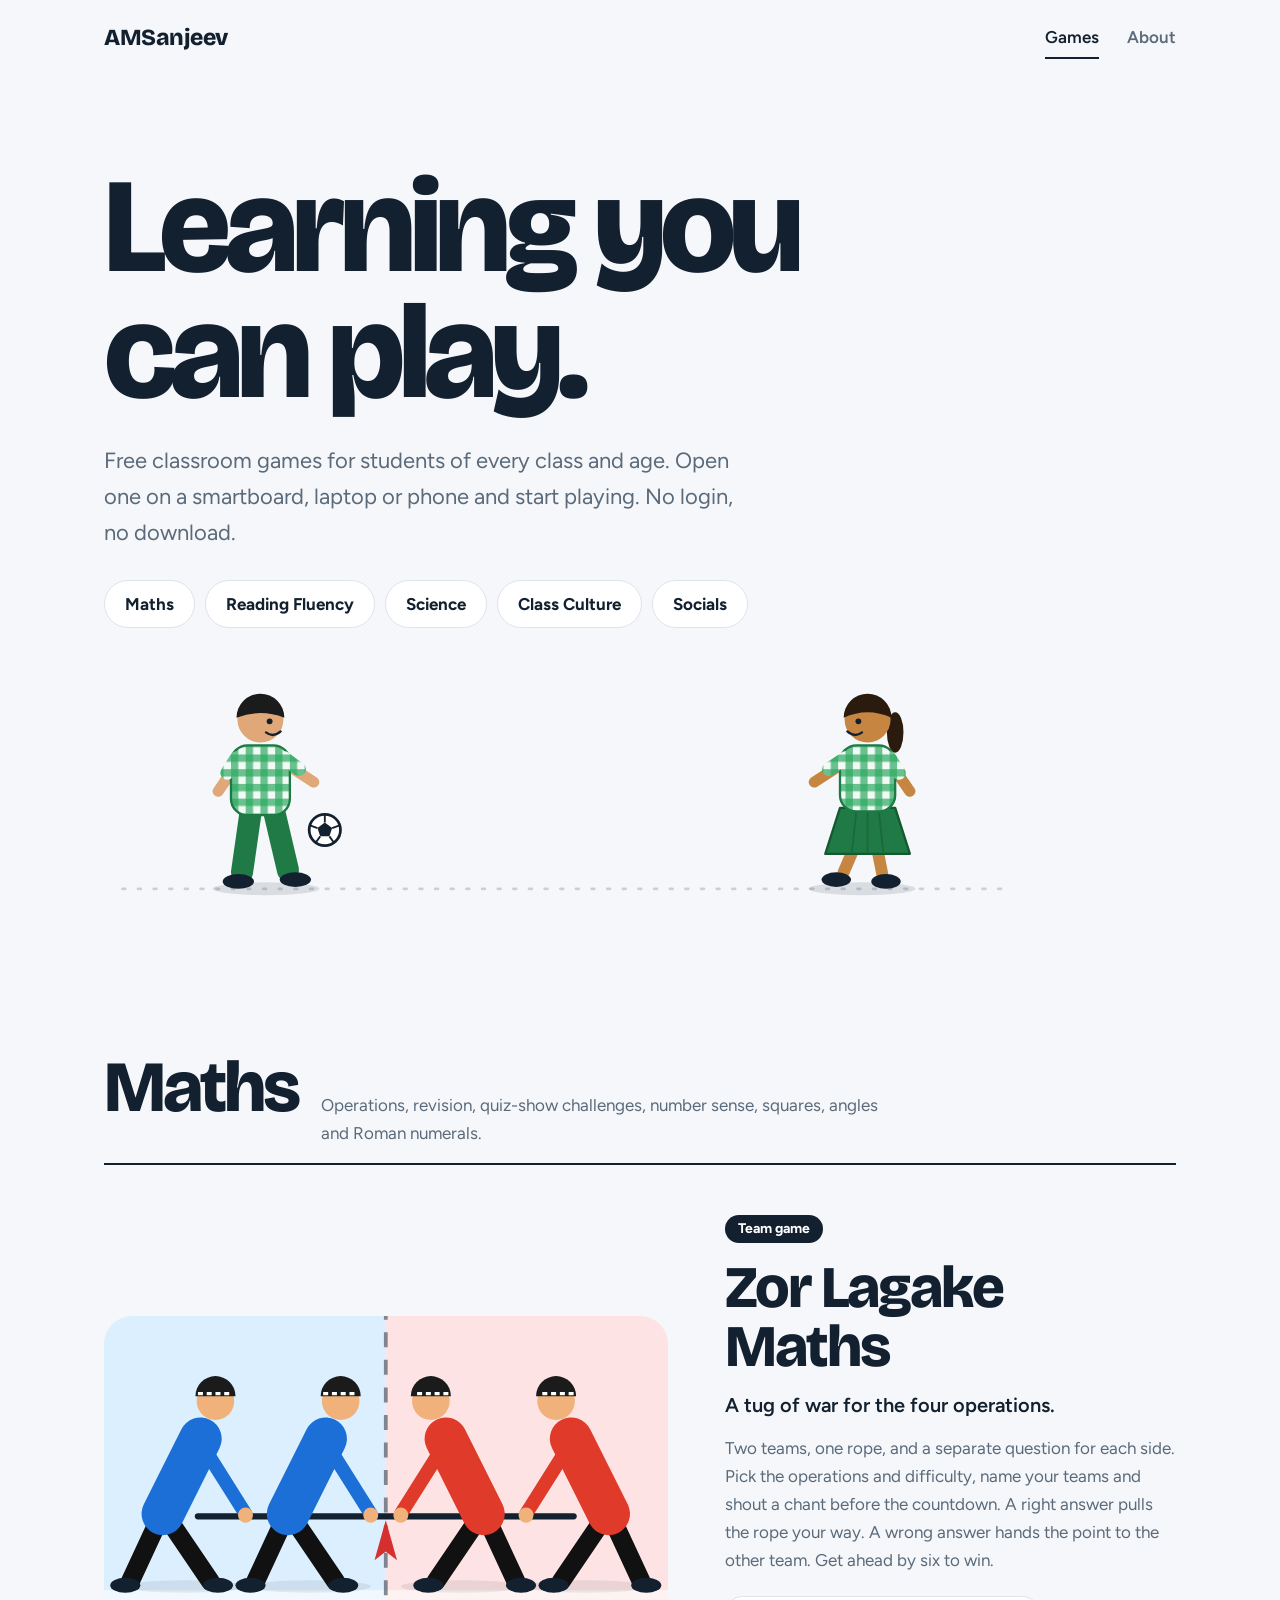
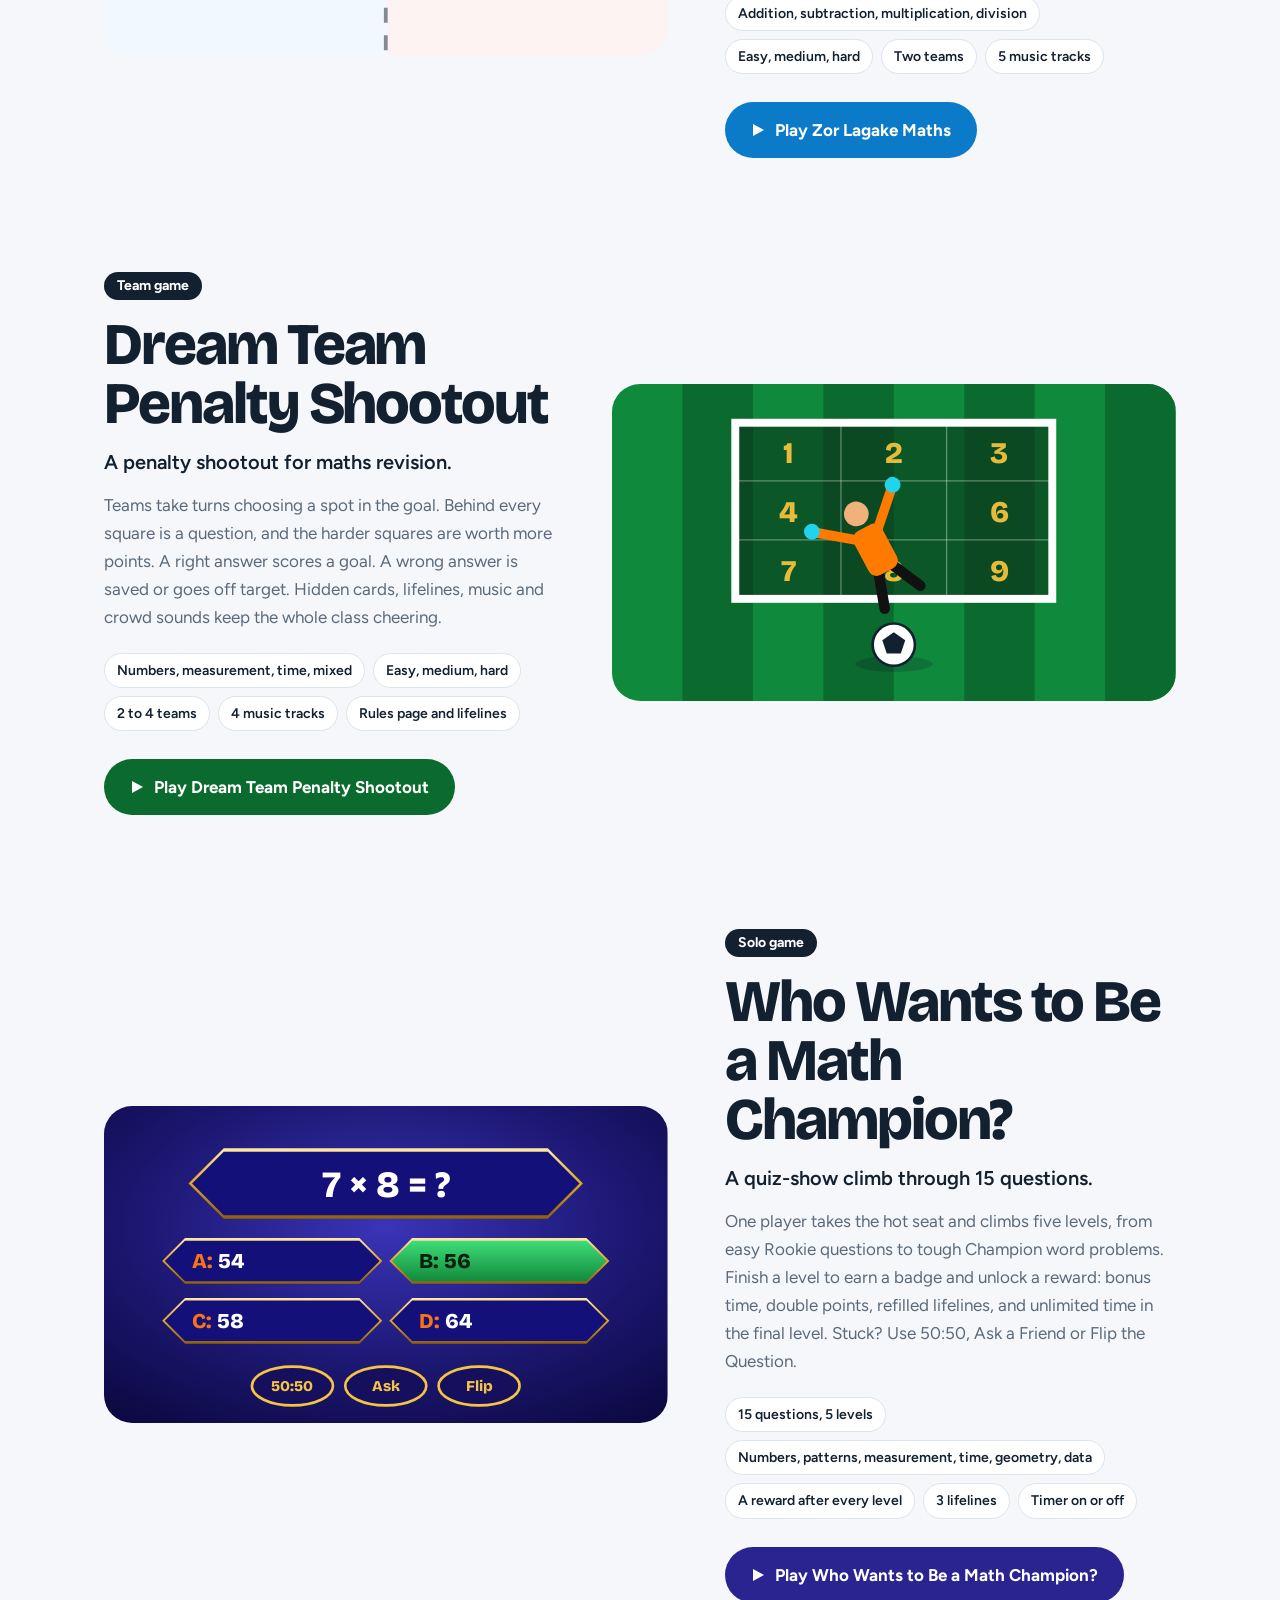
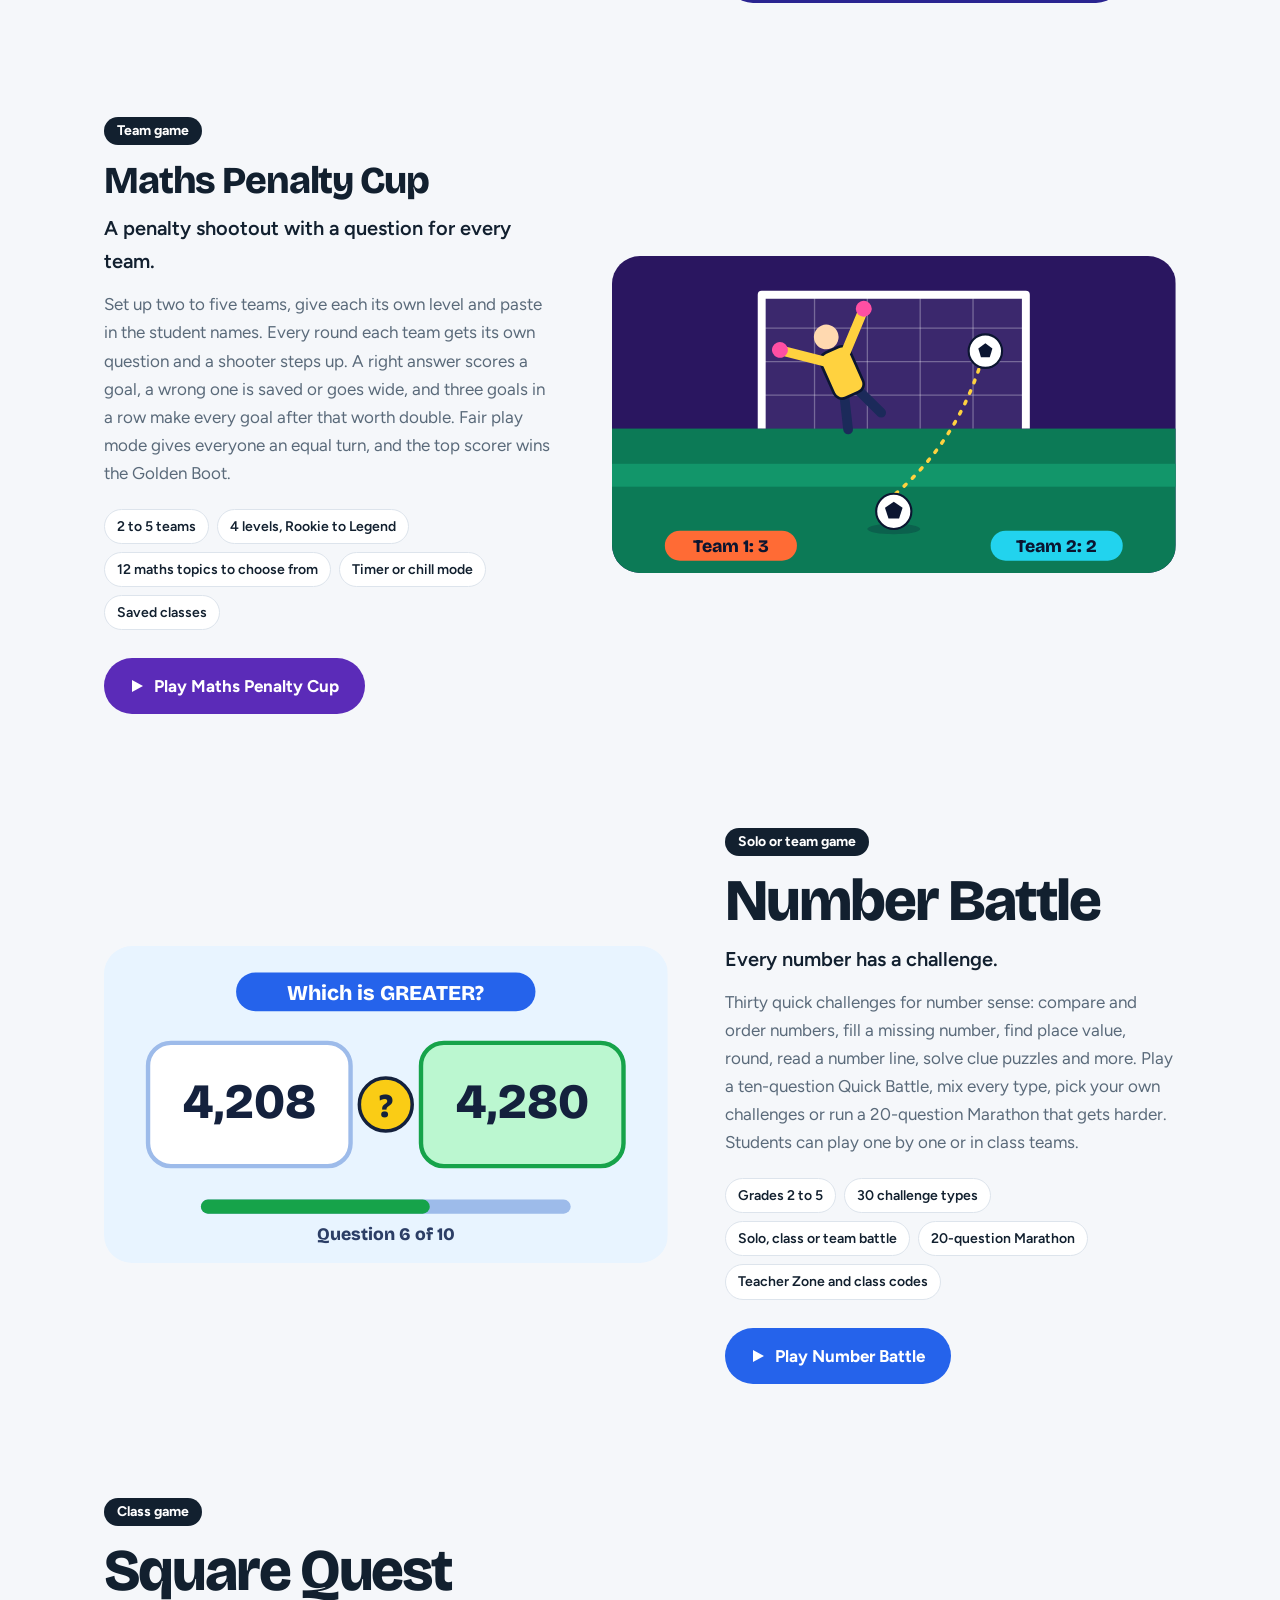
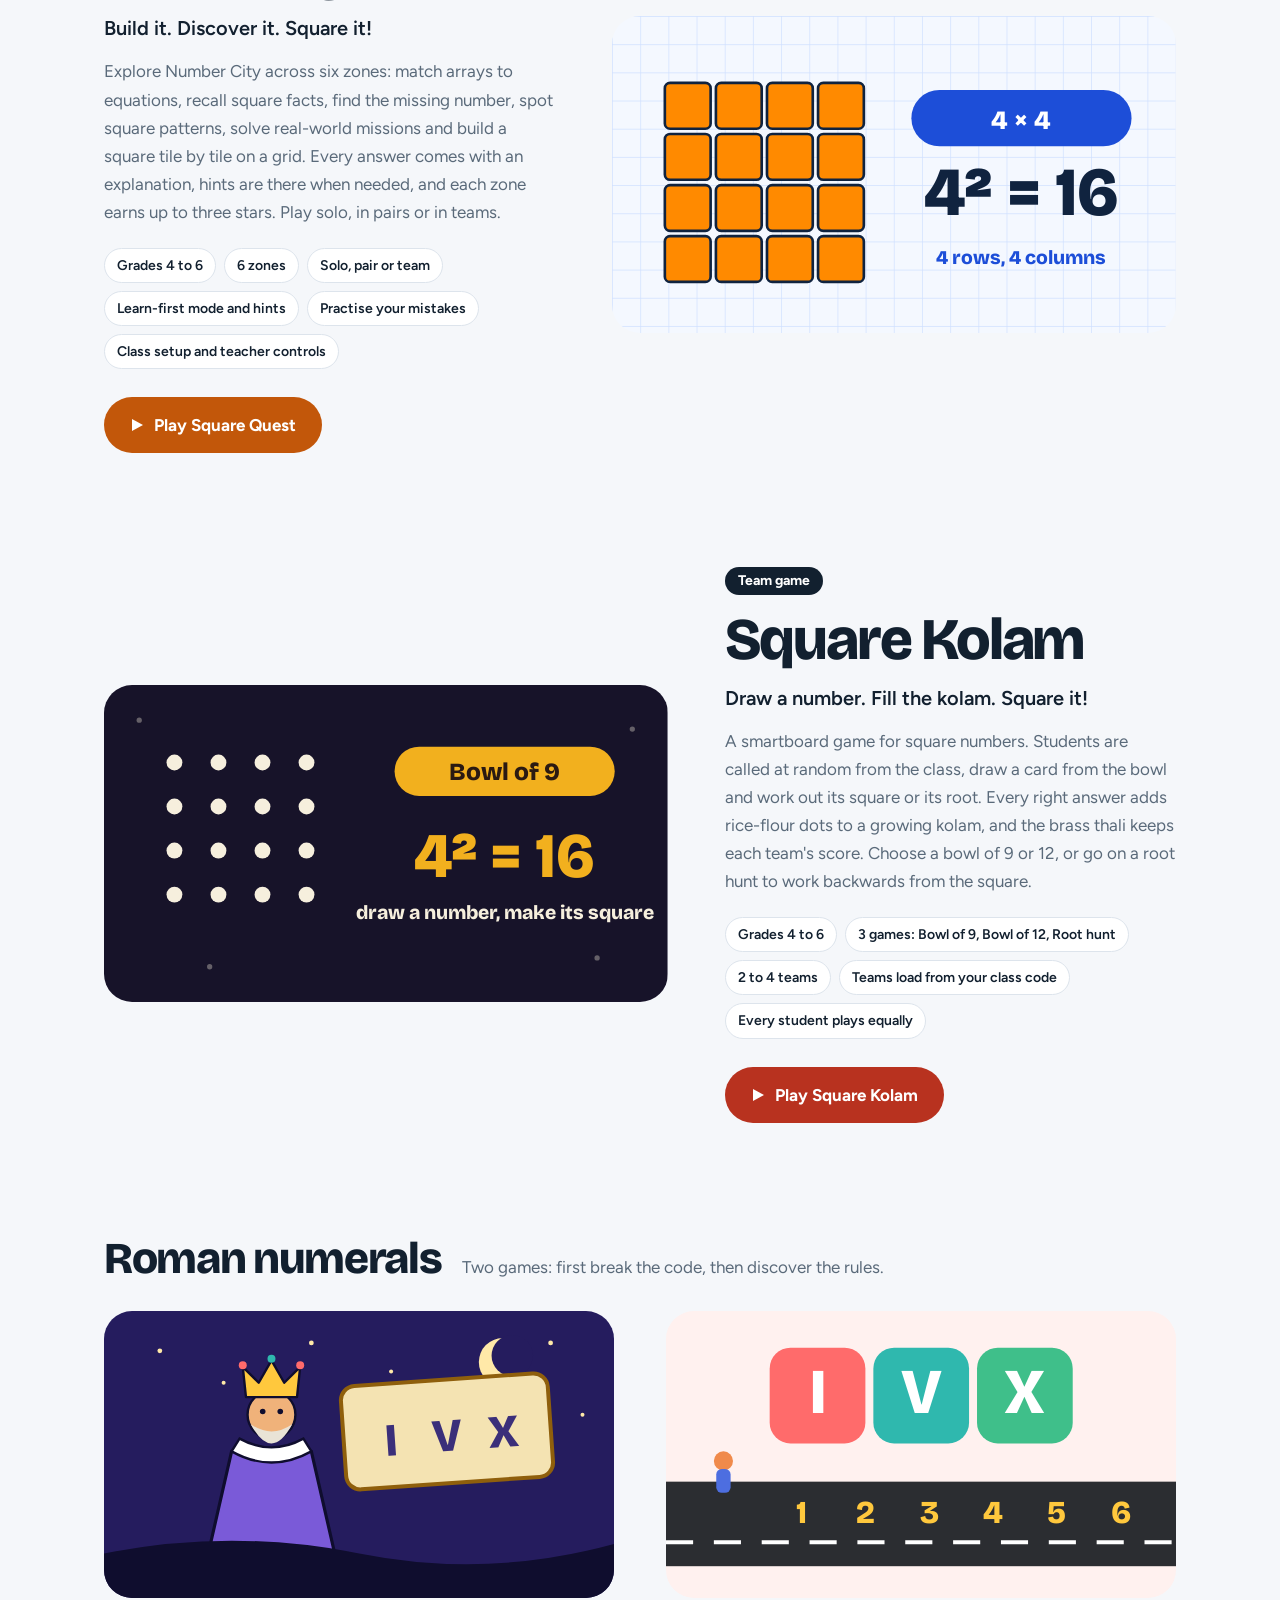
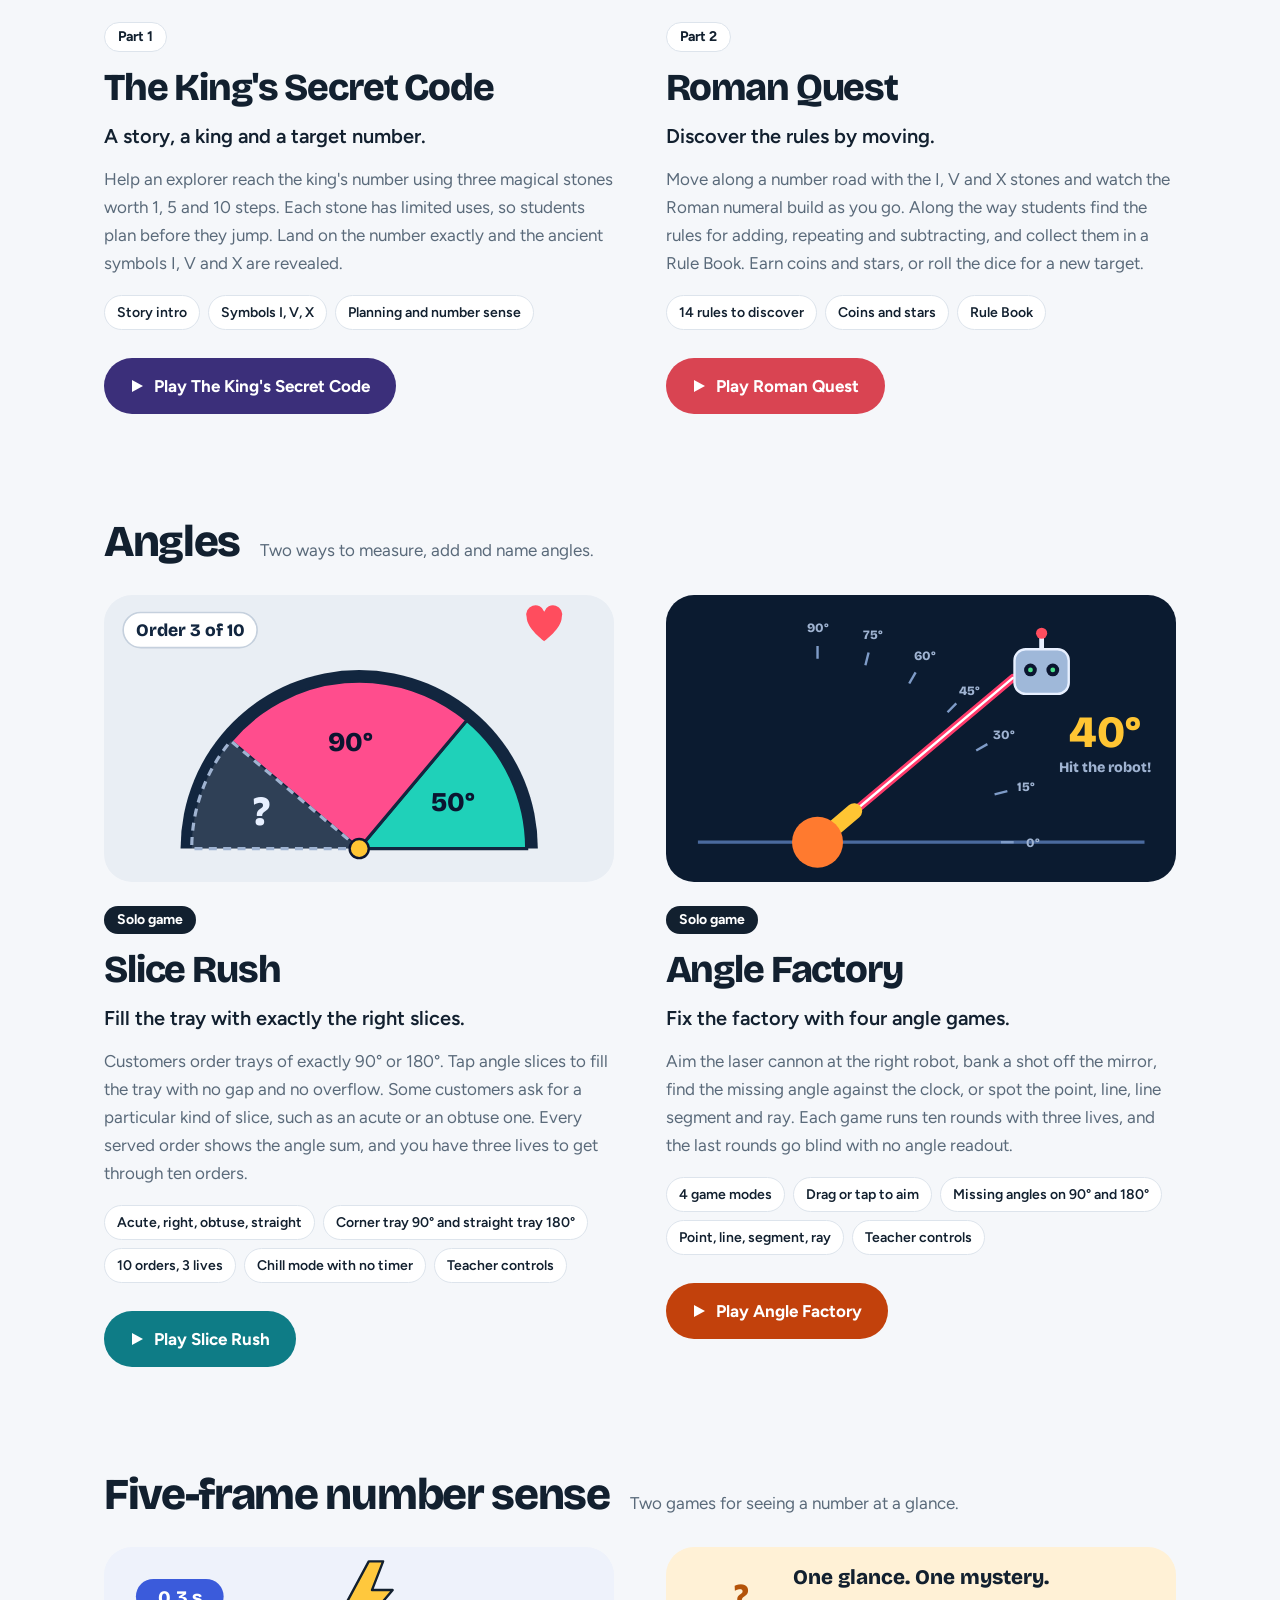
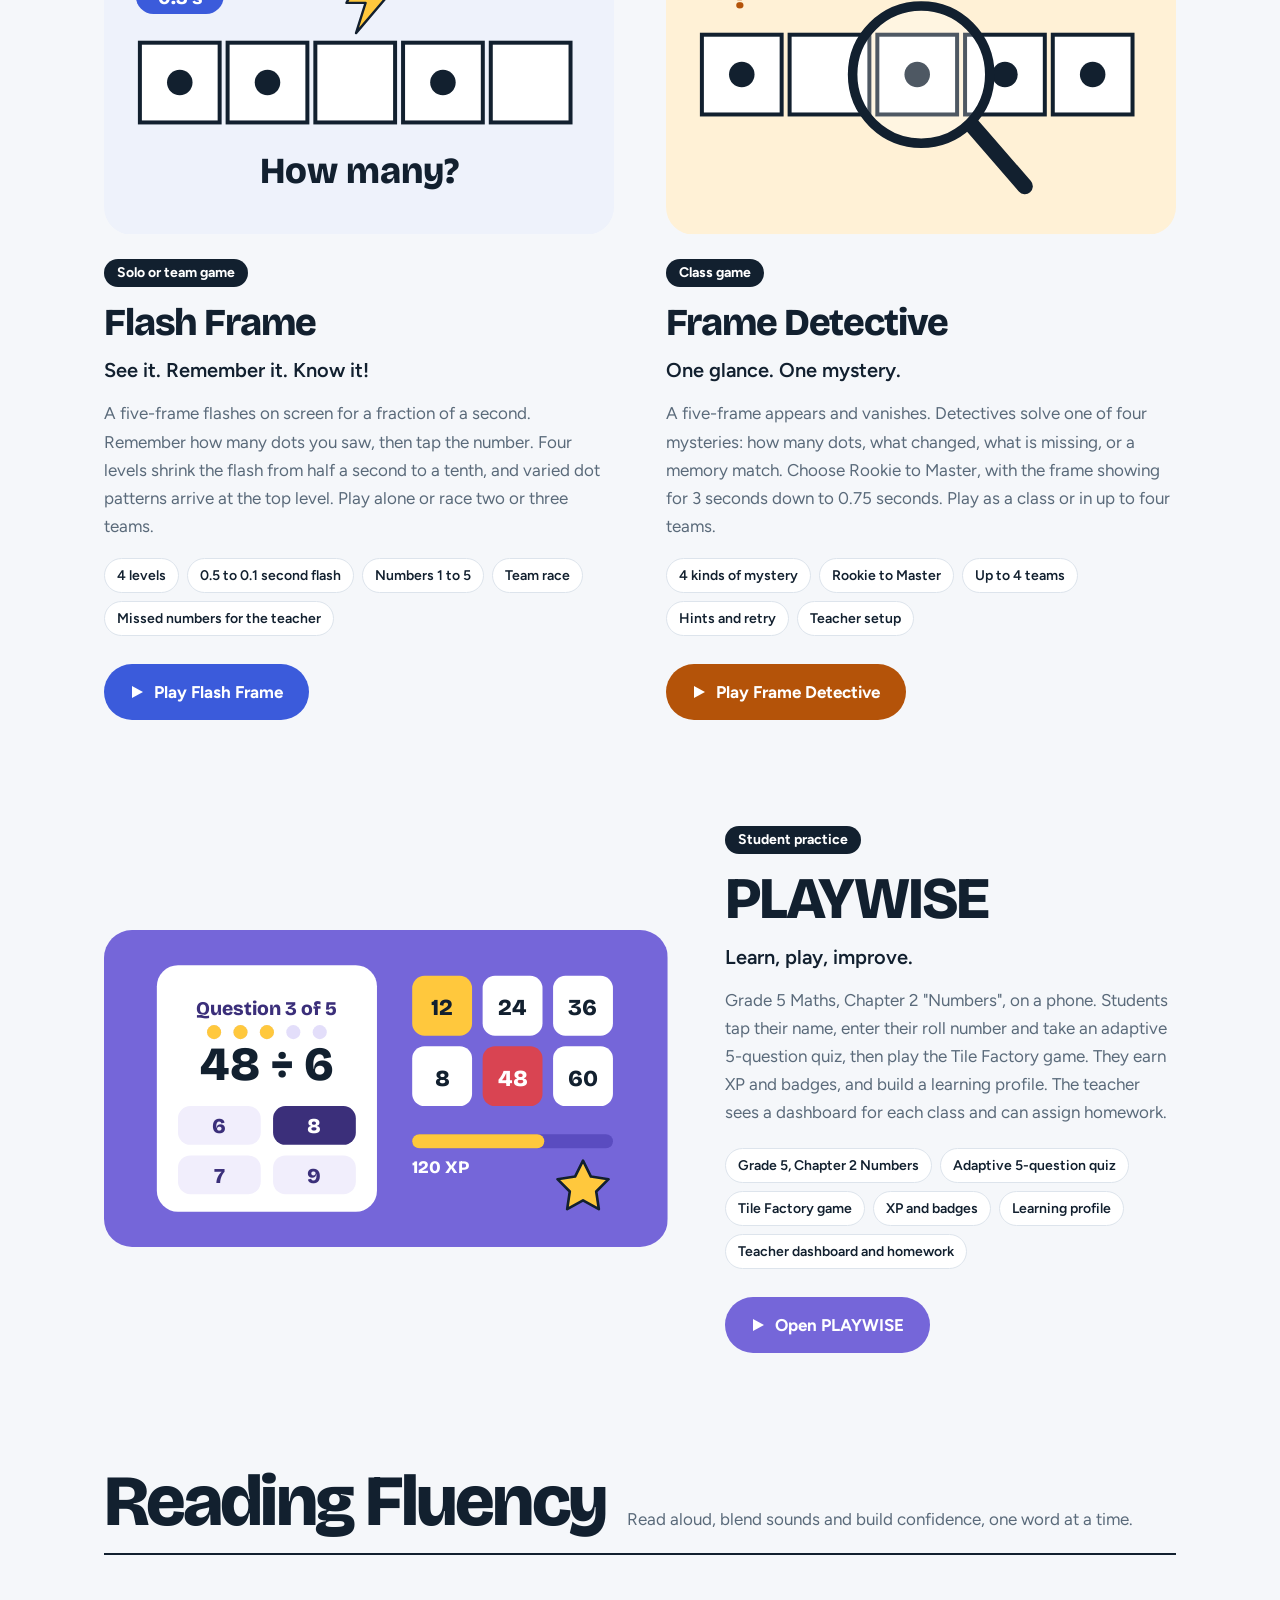
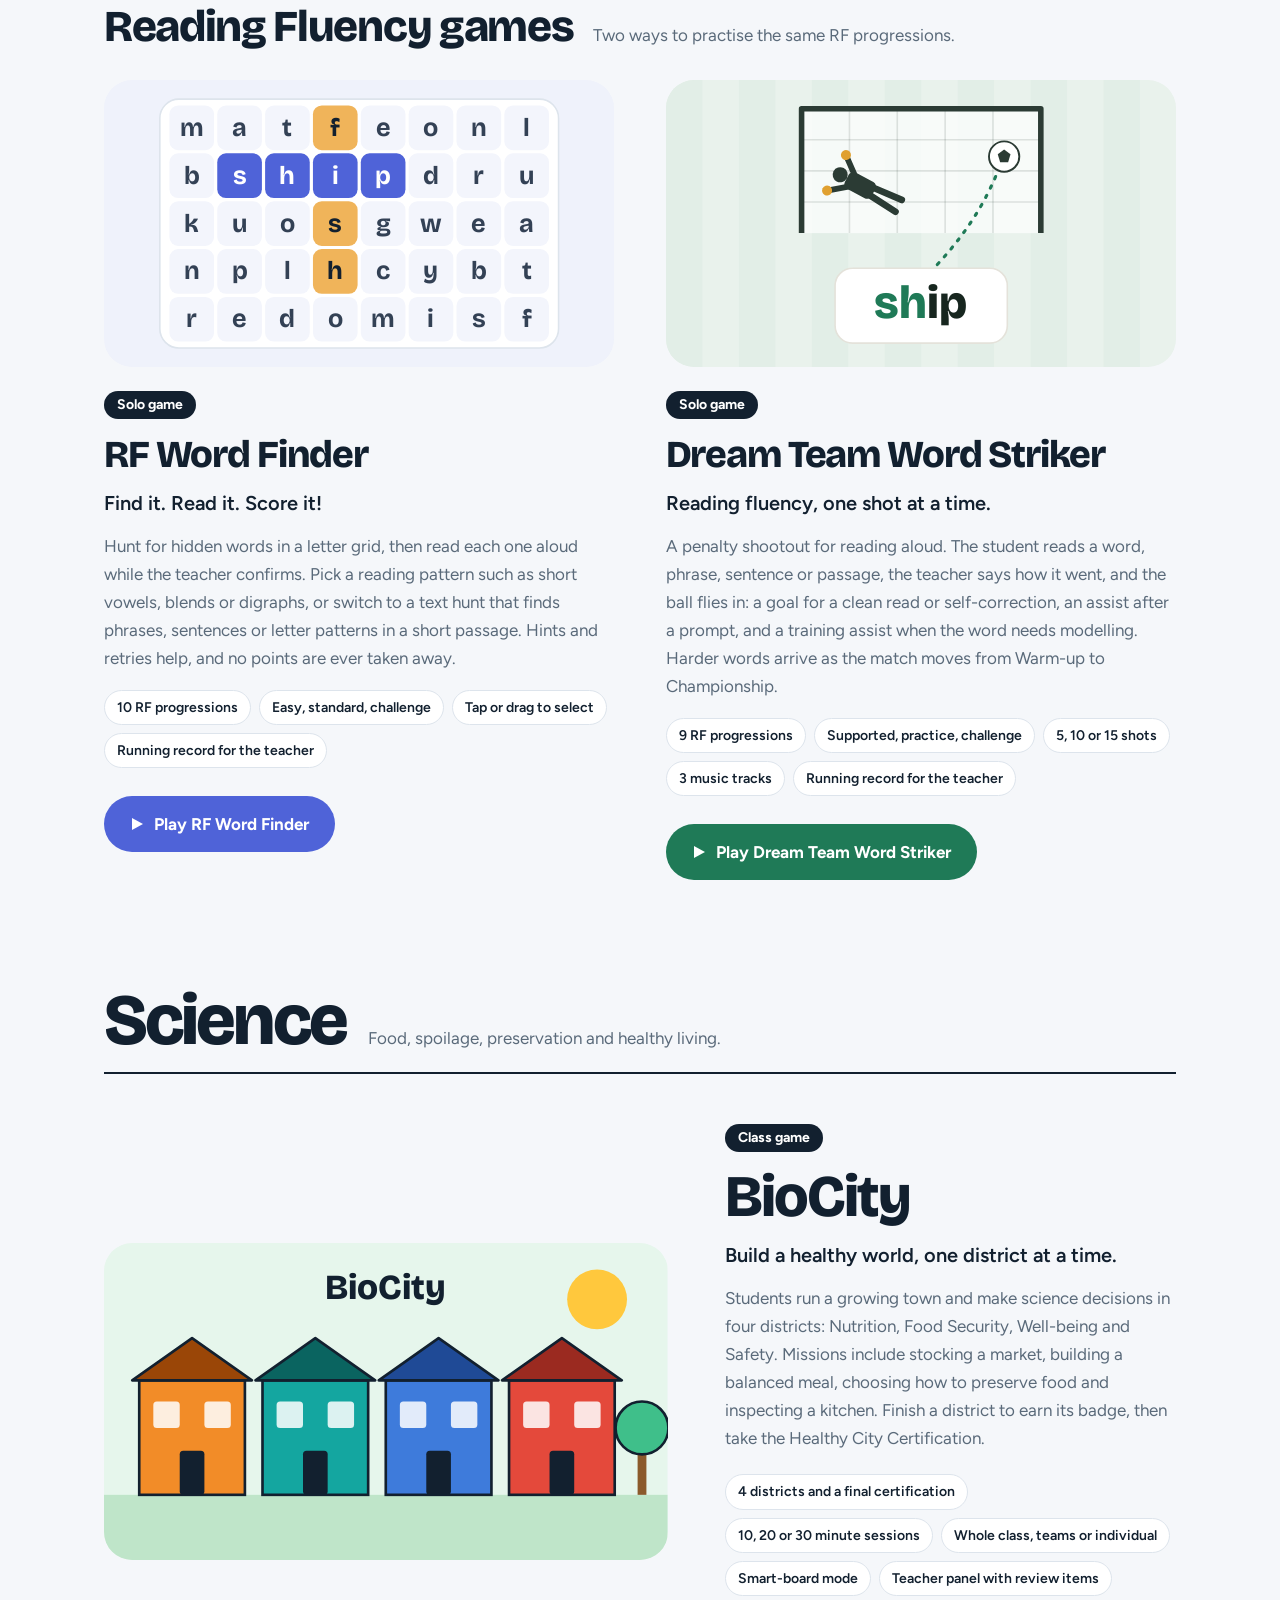
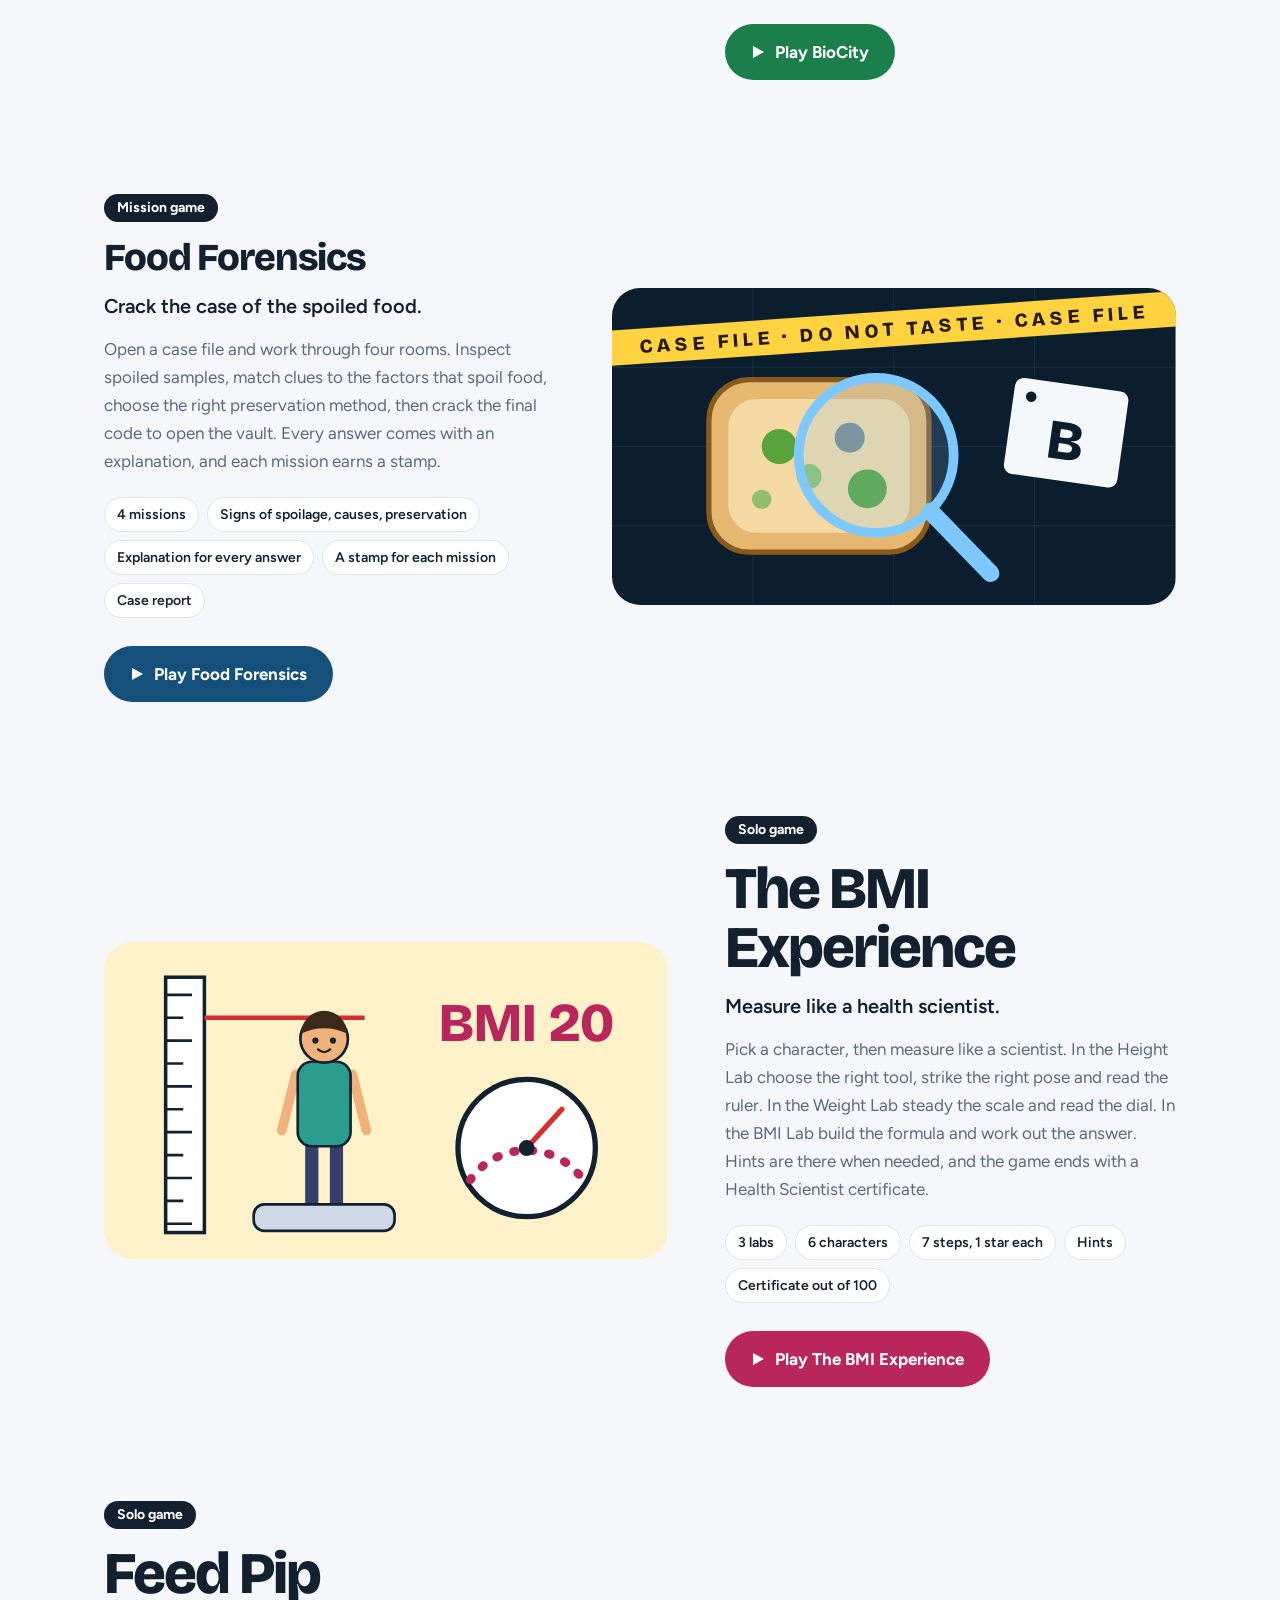
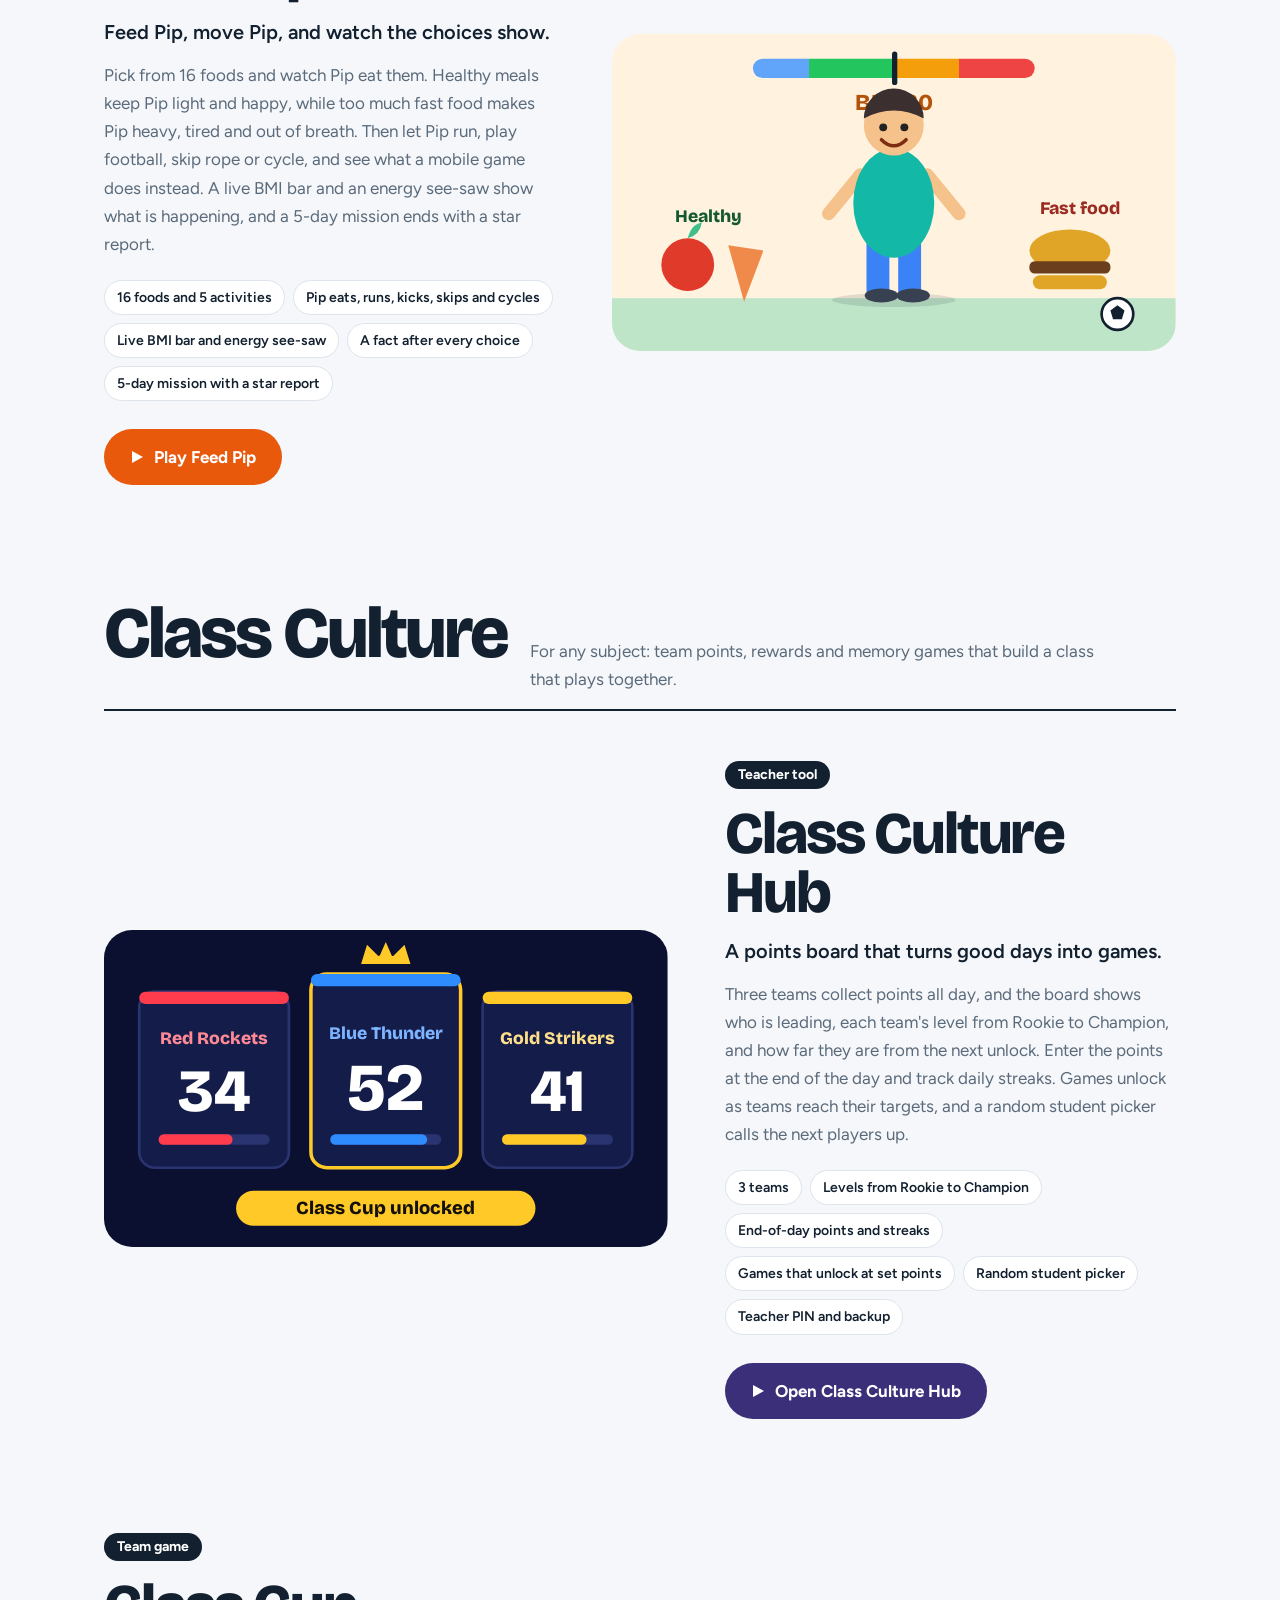
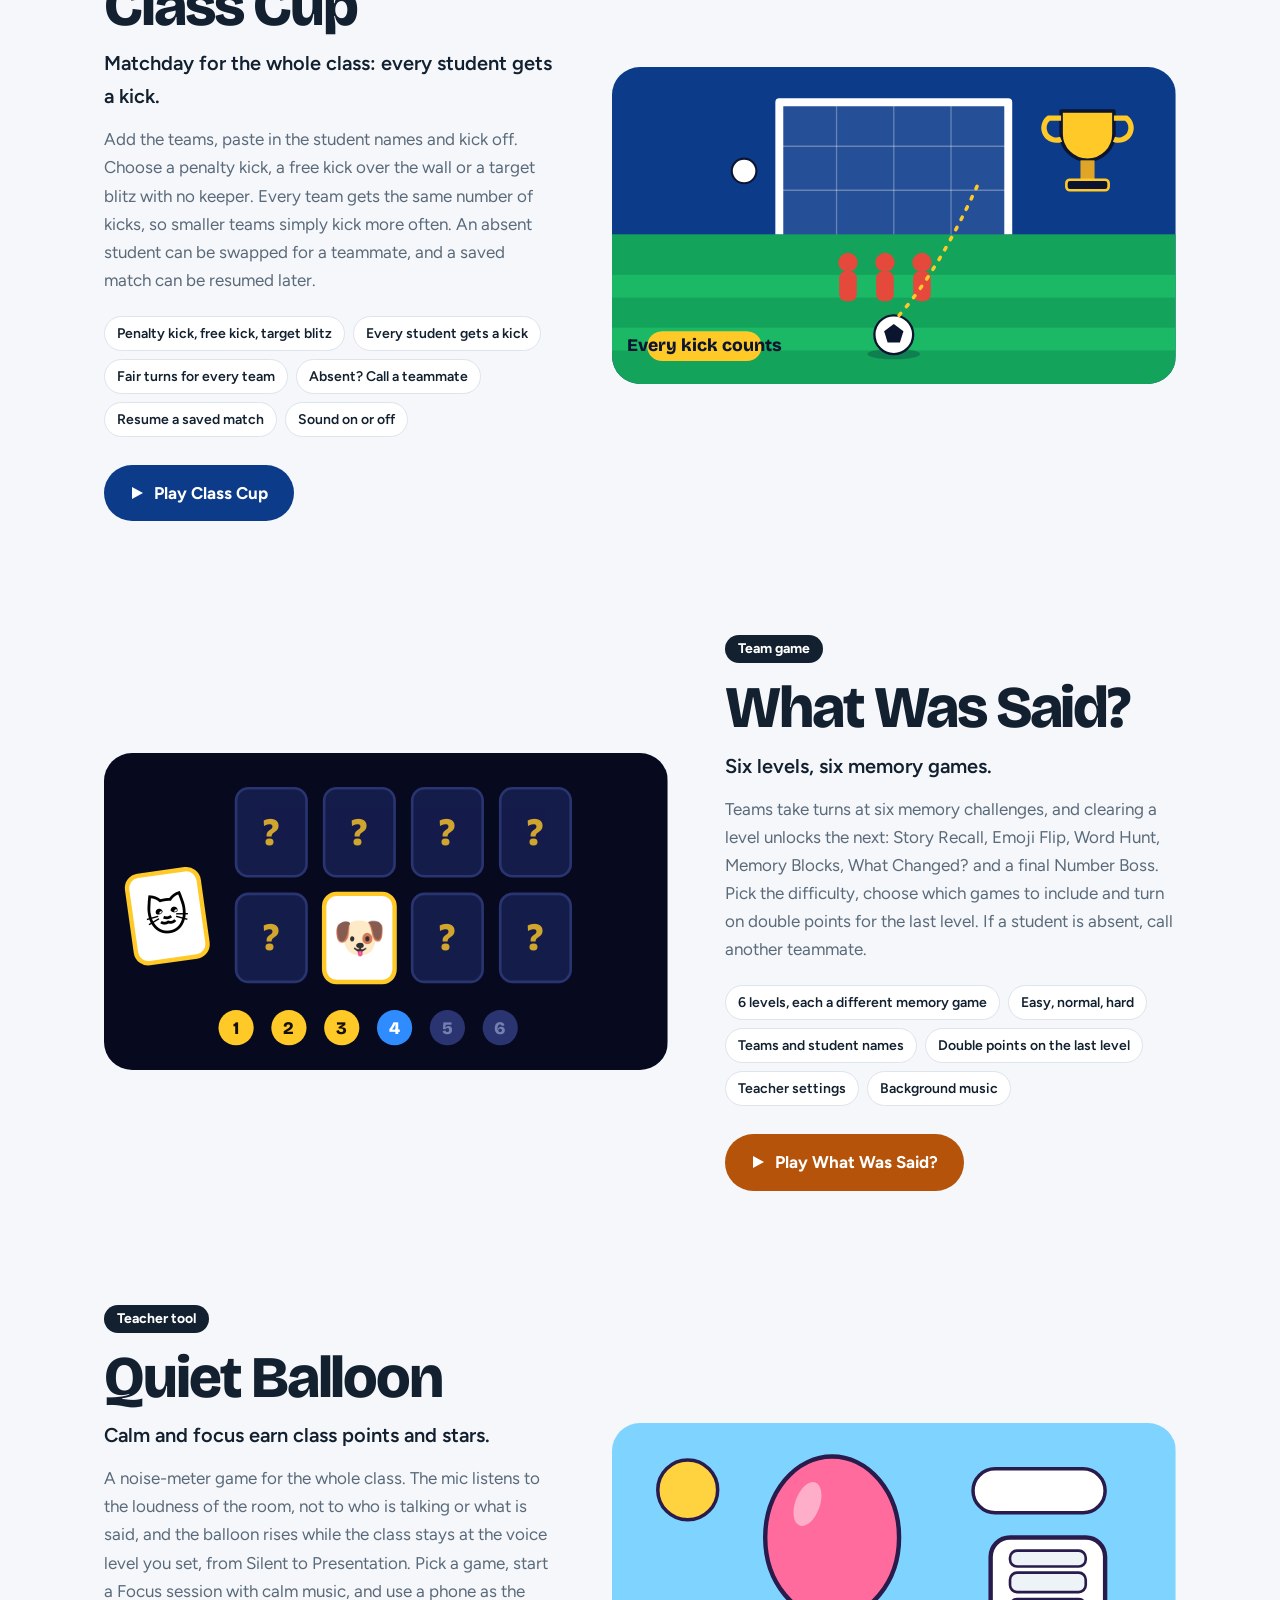
==== commit 7accffe1: "Add files via upload" ====
--- a/index.html
+++ b/index.html
@@ -4,7 +4,7 @@
 <meta charset="UTF-8">
 <meta name="viewport" content="width=device-width, initial-scale=1.0">
 <title>AMSanjeev Games | Learning you can play</title>
-<meta name="description" content="Free classroom games for students of every class and age, sorted by subject: maths games including a tug of war for the four operations, a penalty cup, number challenges, square numbers (including a team kolam game), angles, five-frame number sense and Roman numerals; science games on food, spoilage, preservation, BMI and healthy habits; plus reading fluency (RF) word games, and class culture tools and games: a team points hub, a kicking game and memory challenges. Socials coming soon. No login, plays in any browser.">
+<meta name="description" content="Free classroom games for students of every class and age, sorted by subject: maths games including a tug of war for the four operations, a penalty cup, number challenges, square numbers (including a team kolam game), angles, five-frame number sense and Roman numerals; science games on food, spoilage, preservation, BMI and healthy habits; plus reading fluency (RF) word games, and class culture tools and games: a team points hub, a kicking game and memory challenges. Socials games on history and archaeology. No login, plays in any browser.">
 <link rel="preconnect" href="https://fonts.googleapis.com">
 <link rel="preconnect" href="https://fonts.gstatic.com" crossorigin>
 <link href="https://fonts.googleapis.com/css2?family=Bricolage+Grotesque:opsz,wght@12..96,700;12..96,800&family=Figtree:wght@400;500;600;700&display=swap" rel="stylesheet">
@@ -28,7 +28,7 @@
     <section class="hero">
       <h1>Learning you can play.</h1>
       <p>Free classroom games for students of every class and age. Open one on a smartboard, laptop or phone and start playing. No login, no download.</p>
-      <nav class="subjects" aria-label="Jump to a subject"><a href="#maths">Maths</a><a href="#rf">Reading Fluency</a><a href="#science">Science</a><a href="#class-culture">Class Culture</a><a href="#socials" class="later">Socials</a></nav>
+      <nav class="subjects" aria-label="Jump to a subject"><a href="#maths">Maths</a><a href="#rf">Reading Fluency</a><a href="#science">Science</a><a href="#class-culture">Class Culture</a><a href="#socials">Socials</a></nav>
 
       <div class="buddies">
         <svg viewBox="0 0 1000 260" role="img" aria-label="A boy on the left and a girl on the right, both in green check shirts, passing a football to each other">
@@ -544,6 +544,34 @@
 
 
     </div>
+
+    <section class="feature game" id="playwise" style="--accent:#7566D9">
+      <a class="art" href="https://amsanjeev-fellow2026.github.io/playwise/" target="_blank" rel="noopener" tabindex="-1" aria-hidden="true">
+<svg viewBox="0 0 640 360" role="img" aria-label="A phone-style quiz card with five progress dots, a grid of number tiles, an XP bar and a gold star badge">
+<rect width="640" height="360" fill="#7566D9"/>
+<rect x="60" y="40" width="250" height="280" rx="24" fill="#fff"/>
+<g font-family="Bricolage Grotesque, Segoe UI, sans-serif" font-weight="800" text-anchor="middle"><text x="185" y="96" font-size="22" fill="#3b2f7a">Question 3 of 5</text><text x="185" y="170" font-size="54" fill="#12202f">48 &#247; 6</text></g>
+<g fill="#e3defa"><circle cx="125" cy="116" r="8"/><circle cx="155" cy="116" r="8"/><circle cx="185" cy="116" r="8"/><circle cx="215" cy="116" r="8"/><circle cx="245" cy="116" r="8"/></g>
+<g fill="#ffc83d"><circle cx="125" cy="116" r="8"/><circle cx="155" cy="116" r="8"/><circle cx="185" cy="116" r="8"/></g>
+<g font-family="Bricolage Grotesque, Segoe UI, sans-serif" font-weight="800" font-size="24" text-anchor="middle"><rect x="84" y="200" width="94" height="44" rx="14" fill="#f1eefc"/><text x="131" y="231" fill="#3b2f7a">6</text><rect x="192" y="200" width="94" height="44" rx="14" fill="#3b2f7a"/><text x="239" y="231" fill="#fff">8</text><rect x="84" y="256" width="94" height="44" rx="14" fill="#f1eefc"/><text x="131" y="287" fill="#3b2f7a">7</text><rect x="192" y="256" width="94" height="44" rx="14" fill="#f1eefc"/><text x="239" y="287" fill="#3b2f7a">9</text></g>
+<g font-family="Bricolage Grotesque, Segoe UI, sans-serif" font-weight="800" font-size="26" text-anchor="middle" fill="#12202f"><rect x="350" y="52" width="68" height="68" rx="14" fill="#ffc83d"/><text x="384" y="97">12</text><rect x="430" y="52" width="68" height="68" rx="14" fill="#fff"/><text x="464" y="97">24</text><rect x="510" y="52" width="68" height="68" rx="14" fill="#fff"/><text x="544" y="97">36</text><rect x="350" y="132" width="68" height="68" rx="14" fill="#fff"/><text x="384" y="177">8</text><rect x="430" y="132" width="68" height="68" rx="14" fill="#d94452"/><text x="464" y="177" fill="#fff">48</text><rect x="510" y="132" width="68" height="68" rx="14" fill="#fff"/><text x="544" y="177">60</text></g>
+<rect x="350" y="232" width="228" height="16" rx="8" fill="#5a4cc0"/><rect x="350" y="232" width="150" height="16" rx="8" fill="#ffc83d"/>
+<text x="350" y="276" font-family="Bricolage Grotesque, Segoe UI, sans-serif" font-weight="800" font-size="20" fill="#fff">120 XP</text>
+<path d="M544 262l9 18 20 3-14 14 3 20-18-10-18 10 3-20-14-14 20-3z" fill="#ffc83d" stroke="#12202f" stroke-width="3" stroke-linejoin="round"/>
+</svg>
+      </a>
+      <div class="copy">
+        <span class="tag">Student practice</span>
+        <h2>PLAYWISE</h2>
+        <p class="lede">Learn, play, improve.</p>
+        <p class="body">Grade 5 Maths, Chapter 2 "Numbers", on a phone. Students tap their name, enter their roll number and take an adaptive 5-question quiz, then play the Tile Factory game. They earn XP and badges, and build a learning profile. The teacher sees a dashboard for each class and can assign homework.</p>
+        <ul class="facts"><li>Grade 5, Chapter 2 Numbers</li><li>Adaptive 5-question quiz</li><li>Tile Factory game</li><li>XP and badges</li><li>Learning profile</li><li>Teacher dashboard and homework</li></ul>
+        <a class="play" href="https://amsanjeev-fellow2026.github.io/playwise/" target="_blank" rel="noopener">
+          <svg viewBox="0 0 14 14" aria-hidden="true"><path d="M2 1l11 6-11 6z"/></svg>
+          Open PLAYWISE
+        </a>
+      </div>
+    </section>
     </section>
 
 
@@ -796,12 +824,70 @@
         </a>
       </div>
     </section>
+
+    <section class="feature flip game" id="quiet-balloon" style="--accent:#d94452">
+      <a class="art" href="https://amsanjeev-fellow2026.github.io/QUIET-BALLOON/" target="_blank" rel="noopener" tabindex="-1" aria-hidden="true">
+<svg viewBox="0 0 640 360" role="img" aria-label="A red balloon floating in a calm sky beside a noise meter showing a quiet level">
+<rect width="640" height="360" fill="#7fd4ff"/><rect y="250" width="640" height="110" fill="#e4f7ff"/>
+<circle cx="86" cy="76" r="34" fill="#ffd23f" stroke="#2a1b4d" stroke-width="4"/>
+<g fill="#fff" stroke="#2a1b4d" stroke-width="4"><rect x="410" y="52" width="150" height="50" rx="25"/><rect x="40" y="250" width="130" height="44" rx="22"/></g>
+<path d="M250 296q-16-20 0-44t0-36" fill="none" stroke="#2a1b4d" stroke-width="4" stroke-linecap="round"/>
+<ellipse cx="250" cy="130" rx="76" ry="92" fill="#ff6b9d" stroke="#2a1b4d" stroke-width="5"/>
+<path d="M250 222l-12 16h24z" fill="#ff6b9d" stroke="#2a1b4d" stroke-width="4" stroke-linejoin="round"/>
+<ellipse cx="222" cy="92" rx="14" ry="26" fill="#fff" opacity=".45" transform="rotate(20 222 92)"/>
+<rect x="430" y="130" width="130" height="190" rx="22" fill="#fff" stroke="#2a1b4d" stroke-width="5"/>
+<g stroke="#2a1b4d" stroke-width="3"><rect x="452" y="260" width="86" height="22" rx="8" fill="#3dbb7e"/><rect x="452" y="230" width="86" height="22" rx="8" fill="#3dbb7e"/><rect x="452" y="200" width="86" height="22" rx="8" fill="#eef3f8"/><rect x="452" y="170" width="86" height="22" rx="8" fill="#eef3f8"/><rect x="452" y="145" width="86" height="18" rx="8" fill="#eef3f8"/></g>
+<g font-family="Bricolage Grotesque, Segoe UI, sans-serif" font-weight="800" text-anchor="middle"><rect x="420" y="334" width="150" height="0" fill="none"/></g>
+<g font-family="Bricolage Grotesque, Segoe UI, sans-serif" font-weight="800" text-anchor="middle"><rect x="190" y="300" width="120" height="34" rx="17" fill="#ffd23f" stroke="#2a1b4d" stroke-width="3"/><text x="250" y="323" font-size="18" fill="#2a1b4d">Level 1 &#183; Whisper</text></g>
+</svg>
+      </a>
+      <div class="copy">
+        <span class="tag">Teacher tool</span>
+        <h2>Quiet Balloon</h2>
+        <p class="lede">Calm and focus earn class points and stars.</p>
+        <p class="body">A noise-meter game for the whole class. The mic listens to the loudness of the room, not to who is talking or what is said, and the balloon rises while the class stays at the voice level you set, from Silent to Presentation. Pick a game, start a Focus session with calm music, and use a phone as the class mic by scanning a QR code.</p>
+        <ul class="facts"><li>5 games</li><li>4 voice levels, Silent to Presentation</li><li>Activity presets</li><li>Focus mode with timer</li><li>Phone as mic (QR code)</li><li>Calibrate and settings</li></ul>
+        <a class="play" href="https://amsanjeev-fellow2026.github.io/QUIET-BALLOON/" target="_blank" rel="noopener">
+          <svg viewBox="0 0 14 14" aria-hidden="true"><path d="M2 1l11 6-11 6z"/></svg>
+          Open Quiet Balloon
+        </a>
+      </div>
+    </section>
     </section>
 
     <!-- SOCIALS -->
     <section class="subject" id="socials" aria-labelledby="socials-h">
       <div class="subject-head"><h2 id="socials-h">Socials</h2><p>Games for history, geography and civics.</p></div>
-      <div class="soon"><p>Socials games are coming soon.</p><span>New games are on the way. Check back soon.</span></div>
+
+    <section class="feature game" id="dig-it" style="--accent:#6a3df0">
+      <a class="art" href="https://amsanjeev-fellow2026.github.io/dig-it-excavation-game/" target="_blank" rel="noopener" tabindex="-1" aria-hidden="true">
+<svg viewBox="0 0 640 360" role="img" aria-label="A dig site with layers of soil, a clay pot being uncovered, and a shovel, pickaxe and brush">
+<rect width="640" height="360" fill="#6ed3ff"/>
+<rect y="150" width="640" height="210" fill="#f0cf7a"/><rect y="215" width="640" height="145" fill="#d9a94e"/><rect y="280" width="640" height="80" fill="#a8613a"/>
+<path d="M0 150Q80 128 160 150T320 150T480 150T640 150V170H0z" fill="#f0cf7a"/>
+<circle cx="540" cy="70" r="34" fill="#ffd23f" stroke="#2b1a4a" stroke-width="4"/>
+<g stroke="#2b1a4a" stroke-width="4" stroke-linejoin="round">
+<path d="M250 250c-26 0-34 30-24 52 8 18 22 22 38 22s32-4 38-22c10-24 0-52-26-52z" fill="#c4582a"/>
+<rect x="238" y="236" width="52" height="16" rx="6" fill="#e07a3f"/>
+<path d="M232 276h64M230 296h68" fill="none" stroke="#7c4224"/></g>
+<g stroke="#2b1a4a" stroke-width="4" stroke-linejoin="round" stroke-linecap="round">
+<path d="M110 80l60 90" fill="none" stroke-width="9"/><path d="M160 150l30 26-18 18-28-30z" fill="#9aa5b1"/>
+<path d="M430 100l-40 90" fill="none" stroke-width="9"/><path d="M366 186c14-22 52-26 66-8-26-4-48 4-66 8z" fill="#9aa5b1"/></g>
+<g font-family="Bricolage Grotesque, Segoe UI, sans-serif" font-weight="800" text-anchor="middle"><rect x="44" y="300" width="170" height="40" rx="20" fill="#ffd23f" stroke="#2b1a4a" stroke-width="4"/><text x="129" y="327" font-size="20" fill="#2b1a4a">Dig it up!</text></g>
+</svg>
+      </a>
+      <div class="copy">
+        <span class="tag">Class game</span>
+        <h2>Dig It! Excavation Explorers</h2>
+        <p class="lede">Pick a dig site and uncover the past.</p>
+        <p class="body">Explorers choose a dig site and work through the layers with a shovel, pickaxe, brush and gloves to lift out each find. Every artefact comes with a fact: pyramids in Egypt, Harappan bricks and the Great Bath, Adichanallur urns, Roman lamps at Arikamedu, Keeladi pottery and, in a bonus site, dinosaur eggs at Senthurai. Play alone or in teams, and fill your museum.</p>
+        <ul class="facts"><li>6 dig sites</li><li>4 digging tools</li><li>Solo or up to 5 teams</li><li>My museum and scoreboard</li><li>Teacher settings</li><li>Sound on or off</li></ul>
+        <a class="play" href="https://amsanjeev-fellow2026.github.io/dig-it-excavation-game/" target="_blank" rel="noopener">
+          <svg viewBox="0 0 14 14" aria-hidden="true"><path d="M2 1l11 6-11 6z"/></svg>
+          Play Dig It!
+        </a>
+      </div>
+    </section>
     </section>
 
     <section class="use" aria-label="How to use these games">
